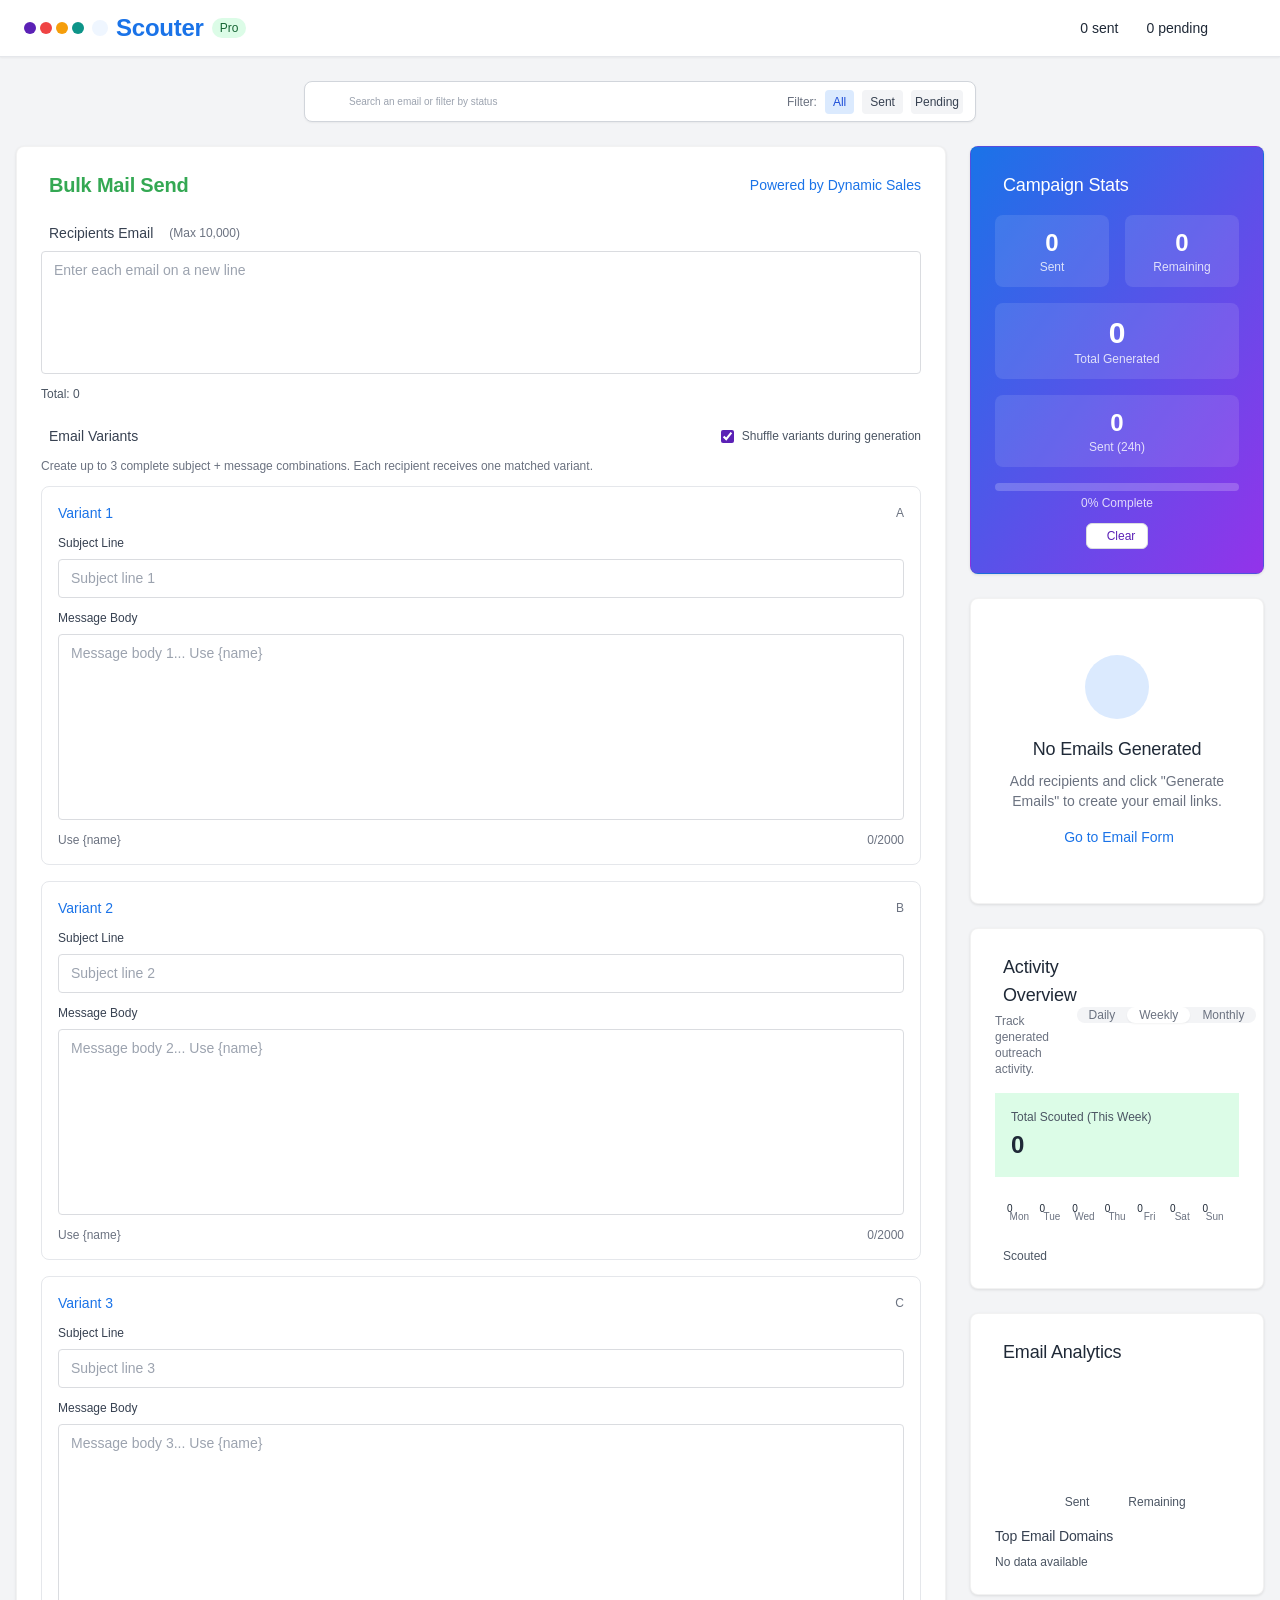
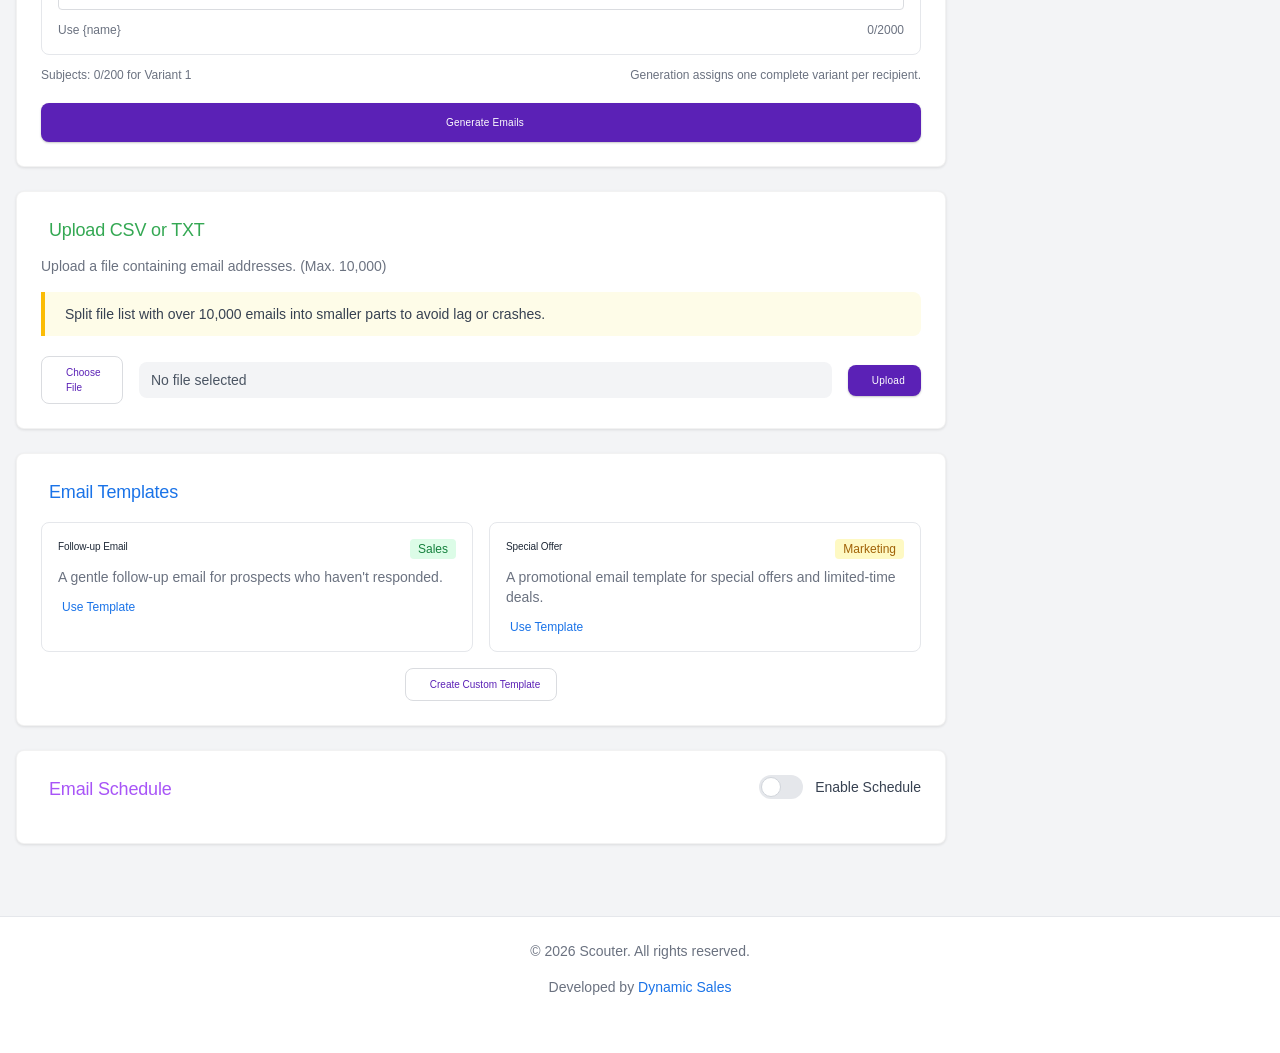
==== index.html @ 5fa35812 "Add files via upload" ====
<!DOCTYPE html>
<!-- saved from url=(0037)https://ecommark01.github.io/scouter/ -->
<html lang="en" class="dark"><!-- Mirrored from www.scoutier.com.ng/ by HTTrack Website Copier/3.x [XR&CO'2014], Tue, 22 Jul 2025 10:55:41 GMT --><!-- Added by HTTrack --><head><meta http-equiv="Content-Type" content="text/html; charset=UTF-8"><!-- /Added by HTTrack -->

    <!-- Meta Tags -->
    
    <meta name="viewport" content="width=device-width, initial-scale=1.0">
    <meta http-equiv="X-UA-Compatible" content="IE=edge">
  
    <!-- Google tag (gtag.js) -->
    <script async="" src="./Scoutier - Advanced Bulk Email Outreach Tool_files/js"></script>
    <script>
        window.dataLayer = window.dataLayer || [];
        function gtag(){dataLayer.push(arguments);}
        gtag('js', new Date());
        gtag('config', 'G-BGZ0365NTS');
    </script>
  
    <!-- Primary Meta Tags -->
    <title>Scoutier - Advanced Bulk Email Outreach Tool</title>
    <meta name="description" content="Scoutier is an easy-to-use email outreach tool that helps you send personalized emails in bulk. Efficient, fast, and user-friendly.">
    <meta name="keywords" content="Scoutier, email outreach, bulk emails, send emails, email tool, email management">
    <meta name="author" content="Scoutier Team">
    <meta name="robots" content="index, follow">
    
    <!-- Open Graph / Facebook Meta Tags -->
    <meta property="og:title" content="Scoutier - Bulk Email Outreach Tool">
    <meta property="og:description" content="Easily compose and send personalized emails in bulk with Scoutier. A tool built for fast and efficient email outreach.">
    <meta property="og:type" content="website">
    <meta property="og:url" content="https://www.scoutier.com.ng">
    <meta property="og:image" content="https://www.scoutier.com.ng/assets/images/scoutier-og-image.png">
    <meta property="og:site_name" content="Scoutier">
    
    <!-- Twitter Cards Meta Tags -->
    <meta name="twitter:card" content="summary_large_image">
    <meta name="twitter:title" content="Scoutier - Email Outreach Made Simple">
    <meta name="twitter:description" content="Manage and send emails to a list of recipients easily with Scoutier, your tool for bulk email outreach.">
    <meta name="twitter:image" content="https://www.scoutier.com.ng/assets/images/scoutier-twitter-image.png">
    <meta name="twitter:site" content="@scoutier">
    <meta name="twitter:creator" content="@scoutier">
    
    <!-- Canonical URL -->
    <link rel="canonical" href="https://ecommark01.github.io/scouter/index.html">

    <!-- Favicon -->
    <link rel="icon" href="https://ecommark01.github.io/res.cloudinary.com/dib5bkbsy/image/upload/v1732499785/icons8-mail-32_z9jaip.png" type="image/x-icon">

<!-- Remixicon -->
    <link href="./Scoutier - Advanced Bulk Email Outreach Tool_files/remixicon.css" rel="stylesheet">

  <!-- BR Cobane Font -->
    <link href="./Scoutier - Advanced Bulk Email Outreach Tool_files/br-cobane" rel="stylesheet">
   
    <!-- Tailwind CSS -->
    <script src="./Scoutier - Advanced Bulk Email Outreach Tool_files/saved_resource"></script>
    <script>
        tailwind.config = {
            darkMode: 'class',
            theme: {
                extend: {
                    colors: {
                        blue: {
                            500: '#1a73e8',
                            600: '#0d62d0'
                        },
                        green: {
                            500: '#34a853'
                        },
                        yellow: {
                            500: '#fbbc05'
                        },
                        red: {
                            500: '#ea4335'
                        }
                    },
                    fontFamily: {
                        ubuntu: ['Ubuntu', 'sans-serif'],
                        lato: ['Ubuntu', 'sans-serif']
                    }
                }
            }
        }
    </script>
    
    
                
    <!-- Structured Data (JSON-LD) -->
    <script type="application/ld+json">
    {
      "@context": "https://schema.org",
      "@type": "WebSite",
      "name": "Scoutier",
      "url": "https://www.scoutier.com.ng",
      "description": "Scoutier is a bulk email outreach tool designed to help users send personalized emails efficiently to multiple recipients.",
      "publisher": {
        "@type": "Organization",
        "name": "Scoutier",
        "logo": {
          "@type": "ImageObject",
          "url": "https://www.scoutier.com.ng/assets/images/scoutier-logo.png"
        }
      },
      "potentialAction": {
        "@type": "SearchAction",
        "target": "https://www.scoutier.com.ng/search?q={search_term_string}",
        "query-input": "required name=search_term_string"
      }
    }
    </script>
   <style>
    :root {
      --primary-500: #5b21b6;       /* Indigo-700 */
      --accent-500: #0d9488;        /* Teal-600 */
      --warning-500: #f59e0b;       /* Amber-500 */
      --error-500: #ef4444;         /* Red-500 */
      --gray-100: #f3f4f6;          /* Light gray */
      --gray-200: #e5e7eb;
      --gray-300: #d1d5db;
      --gray-700: #374151;
      --gray-800: #1f2937;
      --gray-900: #111827;
    }
    
    /* Base styling with optimized fonts */
    body {
      font-family: 'BR Cobane', sans-serif;
      font-size: 10px;
      line-height: 2;
      color: #202124;
      background-color: #f6f8fc;
    }

    h1, h2, h3, h4, h5, h6 {
      font-family: 'BR Cobane', sans-serif;
      letter-spacing: -0.01em;
      font-weight: 700;
    }
  
    .dark-custom-bg {
      background-color: #1a1c23;
    }

    .dark .bg-card {
      background-color: #1a1c23;
    }

    /* Optimized scrollbar */
    ::-webkit-scrollbar {
      width: 8px;
      height: 8px;
    }

    ::-webkit-scrollbar-track {
      background: #f1f1f1;
    }

    .dark ::-webkit-scrollbar-track {
      background: #252731;
    }

    ::-webkit-scrollbar-thumb {
      background: #c7d2fe;  /* Indigo-200 */
      border-radius: 4px;
    }

    ::-webkit-scrollbar-thumb:hover {
      background: #a5b4fc;  /* Indigo-400 */
    }
    
    /* Optimized email link styles */
    .email-link {
      padding: 4px 6px;
      border-radius: 4px;
      margin-bottom: 4px;
    }
      
    /* Optimized button styles */
    .gmail-btn {
      background-color: var(--primary-500); /* Indigo */
      color: white;
      border-radius: 4px;
      font-weight: 500;
      letter-spacing: 0.25px;
      text-transform: none;
      box-shadow: 0 1px 2px rgba(60, 64, 67, 0.3);
      transition: all 0.1s ease;
    }

    .gmail-btn:hover {
      background-color: #4c1d95; /* Darker indigo */
      box-shadow: 0 1px 3px rgba(60, 64, 67, 0.4);
    }
    
    .gmail-btn:disabled {
      background-color: #c7d2fe; /* Indigo-100 */
      cursor: not-allowed;
    }
    
    .gmail-btn-secondary {
      background-color: white;
      color: var(--primary-500); /* Indigo */
      border: 1px solid #dadce0;
      transition: all 0.1s ease;
    }
    
    .gmail-btn-secondary:hover {
      background-color: #f5f7fa;
      border-color: var(--primary-500); /* Indigo */
    }
    
    .dark .gmail-btn-secondary {
      background-color: #333;
      color: #a78bfa; /* Indigo-300 */
      border-color: #5f6368;
    }
    
    .dark .gmail-btn-secondary:hover {
      background-color: #444;
      border-color: #a78bfa;
    }
    
    /* Optimized focus effects */
    .focus-effect:focus {
      border-color: var(--primary-500) !important; /* Indigo */
      box-shadow: 0 0 0 2px rgba(91, 33, 182, 0.2);
    }

    /* Optimized theme switch */
    .slider {
      position: absolute;
      cursor: pointer;
      top: 0;
      left: 0;
      right: 0;
      bottom: 0;
      background-color: #ccc;
      transition: .1s;
      border-radius: 34px;
    }

    .slider:before {
      position: absolute;
      content: "";
      height: 22px;
      width: 22px;
      left: 4px;
      bottom: 4px;
      background-color: white;
      transition: .2s;
      border-radius: 50%;
    }

    input:checked + .slider {
      background-color: var(--accent-500); /* Teal */
    }

    input:checked + .slider:before {
      transform: translateX(30px);
    }

    #themeMenu {
      transition: opacity 0.1s ease-in-out, visibility 0.1s ease-in-out;
    }
   
    /* Optimized textarea scrollbars */
    textarea {
      scrollbar-width: thin;
      scrollbar-color: #dadce0 #f8f9fa;
    }

    .dark textarea {
      scrollbar-color: #5f6368 #202124;
    }
    
    /* Optimized card styling */
    .gmail-card {
      background-color: white;
      border-radius: 8px;
      border: 1px solid rgba(0, 0, 0, 0.05);
      box-shadow: 0 1px 3px rgba(0, 0, 0, 0.1);
      transition: box-shadow 0.1s ease;
    }
    
    .gmail-card:hover {
      box-shadow: 0 3px 6px rgba(0, 0, 0, 0.15);
    }
    
    .dark .gmail-card {
      background-color: #1f2430;
      border-color: rgba(255, 255, 255, 0.08);
    }

    /* Optimized input styling */
    .gmail-input {
      border-radius: 4px;
      border: 1px solid #dadce0;
      padding: 8px 12px;
      font-size: 14px;
      transition: all 0.1s ease;
    }
    
    .gmail-input:focus {
      border-color: var(--primary-500); /* Indigo */
      outline: none;
      box-shadow: 0 0 0 2px rgba(91, 33, 182, 0.2);
    }
    
    .dark .gmail-input {
      border-color: #5f6368;
      background-color: #252a38;
      color: #e8eaed;
    }
    
    .dark .gmail-input:focus {
      border-color: #a78bfa; /* Indigo-300 */
    }
    
    /* Color tags */
    .color-tag-blue {
      background-color: var(--primary-500); /* Indigo */
    }
    
    .color-tag-green {
      background-color: var(--accent-500); /* Teal */
    }
    
    .color-tag-yellow {
      background-color: var(--warning-500); /* Amber */
    }
    
    .color-tag-red {
      background-color: var(--error-500); /* Red */
    }
    
    /* Optimized template chips */
    .template-chip {
      display: inline-flex;
      align-items: center;
      padding: 4px 10px;
      background-color: #eef2ff; /* Indigo-50 */
      color: var(--primary-500); /* Indigo */
      border-radius: 16px;
      font-size: 12px;
      margin-right: 8px;
      margin-bottom: 8px;
      cursor: pointer;
      transition: all 0.1s ease;
      border: 1px solid transparent;
    }
    
    .template-chip:hover {
      background-color: #e0e7ff; /* Indigo-100 */
      border-color: var(--primary-500); /* Indigo */
    }
    
    .dark .template-chip {
      background-color: #312e81; /* Indigo-900 */
      color: #a5b4fc; /* Indigo-300 */
    }
    
    .dark .template-chip:hover {
      background-color: #3730a3; /* Indigo-800 */
      border-color: #818cf8; /* Indigo-400 */
    }
    
    /* Optimized floating button */
    .floating-btn {
      position: fixed;
      bottom: 20px;
      right: 20px;
      width: 50px;
      height: 50px;
      border-radius: 50%;
      background-color: var(--accent-500); /* Teal */
      color: white;
      display: flex;
      align-items: center;
      justify-content: center;
      box-shadow: 0 2px 10px rgba(0, 0, 0, 0.2);
      cursor: pointer;
      transition: all 0.2s ease;
      z-index: 100;
      opacity: 0;
      transform: scale(0);
    }
    
    .floating-btn.visible {
      opacity: 1;
      transform: scale(1);
    }
    
    .floating-btn:hover {
      background-color: #0f766e; /* Darker teal */
      box-shadow: 0 4px 12px rgba(0, 0, 0, 0.3);
      transform: scale(1.05);
    }
    
    /* Email validation indicators */
    .validation-indicator {
      display: inline-flex;
      align-items: center;
      padding: 2px 8px;
      border-radius: 12px;
      font-size: 12px;
      margin-right: 8px;
    }
    
    .validation-good {
      background-color: rgba(13, 148, 136, 0.1);
      color: var(--accent-500); /* Teal */
    }
    
    .validation-bad {
      background-color: rgba(239, 68, 68, 0.1);
      color: var(--error-500); /* Red */
    }
    
    .dark .validation-good {
      background-color: rgba(13, 148, 136, 0.25);
    }
    
    .dark .validation-bad {
      background-color: rgba(239, 68, 68, 0.25);
    }
    
    /* Performance optimized animations */
    @keyframes fadeIn {
      from { opacity: 0; }
      to { opacity: 1; }
    }
    
    .animate-fadeIn {
      animation: fadeIn 0.2s ease forwards;
    }
    
    /* Virtual scrolling optimization */
    .email-container {
      contain: layout style paint;
    }
    
    /* GPU acceleration for smooth scrolling */
    .smooth-scroll {
      transform: translateZ(0);
      will-change: transform;
    }

    #shuffleVariants { accent-color: var(--primary-500); }
    .activity-period { color: #6b7280; border: 0; cursor: pointer; }
    .activity-period:hover { color: #5b21b6; }
    .dark .activity-period { color: #d1d5db; }
</style>
<link rel="me" href="https://www.blogger.com/profile/03086539832299890802">
<meta name="google-adsense-platform-account" content="ca-host-pub-1556223355139109">
<meta name="google-adsense-platform-domain" content="blogspot.com">

<script type="text/javascript" language="javascript">
  // Supply ads personalization default for EEA readers
  // See https://www.blogger.com/go/adspersonalization
  adsbygoogle = window.adsbygoogle || [];
  if (typeof adsbygoogle.requestNonPersonalizedAds === 'undefined') {
    adsbygoogle.requestNonPersonalizedAds = 1;
  }
</script>

<style>*, ::before, ::after{--tw-border-spacing-x:0;--tw-border-spacing-y:0;--tw-translate-x:0;--tw-translate-y:0;--tw-rotate:0;--tw-skew-x:0;--tw-skew-y:0;--tw-scale-x:1;--tw-scale-y:1;--tw-pan-x: ;--tw-pan-y: ;--tw-pinch-zoom: ;--tw-scroll-snap-strictness:proximity;--tw-gradient-from-position: ;--tw-gradient-via-position: ;--tw-gradient-to-position: ;--tw-ordinal: ;--tw-slashed-zero: ;--tw-numeric-figure: ;--tw-numeric-spacing: ;--tw-numeric-fraction: ;--tw-ring-inset: ;--tw-ring-offset-width:0px;--tw-ring-offset-color:#fff;--tw-ring-color:rgb(26 115 232 / 0.5);--tw-ring-offset-shadow:0 0 #0000;--tw-ring-shadow:0 0 #0000;--tw-shadow:0 0 #0000;--tw-shadow-colored:0 0 #0000;--tw-blur: ;--tw-brightness: ;--tw-contrast: ;--tw-grayscale: ;--tw-hue-rotate: ;--tw-invert: ;--tw-saturate: ;--tw-sepia: ;--tw-drop-shadow: ;--tw-backdrop-blur: ;--tw-backdrop-brightness: ;--tw-backdrop-contrast: ;--tw-backdrop-grayscale: ;--tw-backdrop-hue-rotate: ;--tw-backdrop-invert: ;--tw-backdrop-opacity: ;--tw-backdrop-saturate: ;--tw-backdrop-sepia: ;--tw-contain-size: ;--tw-contain-layout: ;--tw-contain-paint: ;--tw-contain-style: }::backdrop{--tw-border-spacing-x:0;--tw-border-spacing-y:0;--tw-translate-x:0;--tw-translate-y:0;--tw-rotate:0;--tw-skew-x:0;--tw-skew-y:0;--tw-scale-x:1;--tw-scale-y:1;--tw-pan-x: ;--tw-pan-y: ;--tw-pinch-zoom: ;--tw-scroll-snap-strictness:proximity;--tw-gradient-from-position: ;--tw-gradient-via-position: ;--tw-gradient-to-position: ;--tw-ordinal: ;--tw-slashed-zero: ;--tw-numeric-figure: ;--tw-numeric-spacing: ;--tw-numeric-fraction: ;--tw-ring-inset: ;--tw-ring-offset-width:0px;--tw-ring-offset-color:#fff;--tw-ring-color:rgb(26 115 232 / 0.5);--tw-ring-offset-shadow:0 0 #0000;--tw-ring-shadow:0 0 #0000;--tw-shadow:0 0 #0000;--tw-shadow-colored:0 0 #0000;--tw-blur: ;--tw-brightness: ;--tw-contrast: ;--tw-grayscale: ;--tw-hue-rotate: ;--tw-invert: ;--tw-saturate: ;--tw-sepia: ;--tw-drop-shadow: ;--tw-backdrop-blur: ;--tw-backdrop-brightness: ;--tw-backdrop-contrast: ;--tw-backdrop-grayscale: ;--tw-backdrop-hue-rotate: ;--tw-backdrop-invert: ;--tw-backdrop-opacity: ;--tw-backdrop-saturate: ;--tw-backdrop-sepia: ;--tw-contain-size: ;--tw-contain-layout: ;--tw-contain-paint: ;--tw-contain-style: }/* ! tailwindcss v3.4.17 | MIT License | https://tailwindcss.com */*,::after,::before{box-sizing:border-box;border-width:0;border-style:solid;border-color:#e5e7eb}::after,::before{--tw-content:''}:host,html{line-height:1.5;-webkit-text-size-adjust:100%;-moz-tab-size:4;tab-size:4;font-family:ui-sans-serif, system-ui, sans-serif, "Apple Color Emoji", "Segoe UI Emoji", "Segoe UI Symbol", "Noto Color Emoji";font-feature-settings:normal;font-variation-settings:normal;-webkit-tap-highlight-color:transparent}body{margin:0;line-height:inherit}hr{height:0;color:inherit;border-top-width:1px}abbr:where([title]){-webkit-text-decoration:underline dotted;text-decoration:underline dotted}h1,h2,h3,h4,h5,h6{font-size:inherit;font-weight:inherit}a{color:inherit;text-decoration:inherit}b,strong{font-weight:bolder}code,kbd,pre,samp{font-family:ui-monospace, SFMono-Regular, Menlo, Monaco, Consolas, "Liberation Mono", "Courier New", monospace;font-feature-settings:normal;font-variation-settings:normal;font-size:1em}small{font-size:80%}sub,sup{font-size:75%;line-height:0;position:relative;vertical-align:baseline}sub{bottom:-.25em}sup{top:-.5em}table{text-indent:0;border-color:inherit;border-collapse:collapse}button,input,optgroup,select,textarea{font-family:inherit;font-feature-settings:inherit;font-variation-settings:inherit;font-size:100%;font-weight:inherit;line-height:inherit;letter-spacing:inherit;color:inherit;margin:0;padding:0}button,select{text-transform:none}button,input:where([type=button]),input:where([type=reset]),input:where([type=submit]){-webkit-appearance:button;background-color:transparent;background-image:none}:-moz-focusring{outline:auto}:-moz-ui-invalid{box-shadow:none}progress{vertical-align:baseline}::-webkit-inner-spin-button,::-webkit-outer-spin-button{height:auto}[type=search]{-webkit-appearance:textfield;outline-offset:-2px}::-webkit-search-decoration{-webkit-appearance:none}::-webkit-file-upload-button{-webkit-appearance:button;font:inherit}summary{display:list-item}blockquote,dd,dl,figure,h1,h2,h3,h4,h5,h6,hr,p,pre{margin:0}fieldset{margin:0;padding:0}legend{padding:0}menu,ol,ul{list-style:none;margin:0;padding:0}dialog{padding:0}textarea{resize:vertical}input::placeholder,textarea::placeholder{opacity:1;color:#9ca3af}[role=button],button{cursor:pointer}:disabled{cursor:default}audio,canvas,embed,iframe,img,object,svg,video{display:block;vertical-align:middle}img,video{max-width:100%;height:auto}[hidden]:where(:not([hidden=until-found])){display:none}.container{width:100%}@media (min-width: 640px){.container{max-width:640px}}@media (min-width: 768px){.container{max-width:768px}}@media (min-width: 1024px){.container{max-width:1024px}}@media (min-width: 1280px){.container{max-width:1280px}}@media (min-width: 1536px){.container{max-width:1536px}}.sr-only{position:absolute;width:1px;height:1px;padding:0;margin:-1px;overflow:hidden;clip:rect(0, 0, 0, 0);white-space:nowrap;border-width:0}.invisible{visibility:hidden}.fixed{position:fixed}.absolute{position:absolute}.relative{position:relative}.sticky{position:sticky}.inset-0{inset:0px}.top-0{top:0px}.right-0{right:0px}.top-11{top:2.75rem}.z-50{z-index:50}.z-10{z-index:10}.mx-auto{margin-left:auto;margin-right:auto}.mb-6{margin-bottom:1.5rem}.mr-4{margin-right:1rem}.mt-2{margin-top:0.5rem}.mb-1{margin-bottom:0.25rem}.mb-2{margin-bottom:0.5rem}.mb-3{margin-bottom:0.75rem}.mb-4{margin-bottom:1rem}.mb-5{margin-bottom:1.25rem}.ml-2{margin-left:0.5rem}.mr-1{margin-right:0.25rem}.mr-2{margin-right:0.5rem}.mt-1{margin-top:0.25rem}.ml-3{margin-left:0.75rem}.mt-0\.5{margin-top:0.125rem}.mt-4{margin-top:1rem}.mt-12{margin-top:3rem}.mt-3{margin-top:0.75rem}.line-clamp-2{overflow:hidden;display:-webkit-box;-webkit-box-orient:vertical;-webkit-line-clamp:2}.block{display:block}.flex{display:flex}.inline-flex{display:inline-flex}.grid{display:grid}.hidden{display:none}.h-3{height:0.75rem}.h-6{height:1.5rem}.h-16{height:4rem}.h-2{height:0.5rem}.h-32{height:8rem}.h-full{height:100%}.min-h-screen{min-height:100vh}.w-3{width:0.75rem}.w-48{width:12rem}.w-full{width:100%}.w-11{width:2.75rem}.w-16{width:4rem}.max-w-2xl{max-width:42rem}.max-w-md{max-width:28rem}.flex-1{flex:1 1 0%}.flex-grow{flex-grow:1}.cursor-pointer{cursor:pointer}.resize-none{resize:none}.list-inside{list-style-position:inside}.list-disc{list-style-type:disc}.grid-cols-1{grid-template-columns:repeat(1, minmax(0, 1fr))}.grid-cols-2{grid-template-columns:repeat(2, minmax(0, 1fr))}.flex-col{flex-direction:column}.flex-wrap{flex-wrap:wrap}.items-start{align-items:flex-start}.items-end{align-items:flex-end}.items-center{align-items:center}.justify-end{justify-content:flex-end}.justify-center{justify-content:center}.justify-between{justify-content:space-between}.gap-4{gap:1rem}.gap-2{gap:0.5rem}.gap-6{gap:1.5rem}.space-x-1 > :not([hidden]) ~ :not([hidden]){--tw-space-x-reverse:0;margin-right:calc(0.25rem * var(--tw-space-x-reverse));margin-left:calc(0.25rem * calc(1 - var(--tw-space-x-reverse)))}.space-x-2 > :not([hidden]) ~ :not([hidden]){--tw-space-x-reverse:0;margin-right:calc(0.5rem * var(--tw-space-x-reverse));margin-left:calc(0.5rem * calc(1 - var(--tw-space-x-reverse)))}.space-x-4 > :not([hidden]) ~ :not([hidden]){--tw-space-x-reverse:0;margin-right:calc(1rem * var(--tw-space-x-reverse));margin-left:calc(1rem * calc(1 - var(--tw-space-x-reverse)))}.space-x-6 > :not([hidden]) ~ :not([hidden]){--tw-space-x-reverse:0;margin-right:calc(1.5rem * var(--tw-space-x-reverse));margin-left:calc(1.5rem * calc(1 - var(--tw-space-x-reverse)))}.space-y-5 > :not([hidden]) ~ :not([hidden]){--tw-space-y-reverse:0;margin-top:calc(1.25rem * calc(1 - var(--tw-space-y-reverse)));margin-bottom:calc(1.25rem * var(--tw-space-y-reverse))}.space-y-6 > :not([hidden]) ~ :not([hidden]){--tw-space-y-reverse:0;margin-top:calc(1.5rem * calc(1 - var(--tw-space-y-reverse)));margin-bottom:calc(1.5rem * var(--tw-space-y-reverse))}.space-x-3 > :not([hidden]) ~ :not([hidden]){--tw-space-x-reverse:0;margin-right:calc(0.75rem * var(--tw-space-x-reverse));margin-left:calc(0.75rem * calc(1 - var(--tw-space-x-reverse)))}.space-y-1 > :not([hidden]) ~ :not([hidden]){--tw-space-y-reverse:0;margin-top:calc(0.25rem * calc(1 - var(--tw-space-y-reverse)));margin-bottom:calc(0.25rem * var(--tw-space-y-reverse))}.space-y-2 > :not([hidden]) ~ :not([hidden]){--tw-space-y-reverse:0;margin-top:calc(0.5rem * calc(1 - var(--tw-space-y-reverse)));margin-bottom:calc(0.5rem * var(--tw-space-y-reverse))}.space-y-4 > :not([hidden]) ~ :not([hidden]){--tw-space-y-reverse:0;margin-top:calc(1rem * calc(1 - var(--tw-space-y-reverse)));margin-bottom:calc(1rem * var(--tw-space-y-reverse))}.overflow-hidden{overflow:hidden}.truncate{overflow:hidden;text-overflow:ellipsis;white-space:nowrap}.rounded-full{border-radius:9999px}.rounded-lg{border-radius:0.5rem}.rounded{border-radius:0.25rem}.rounded-md{border-radius:0.375rem}.rounded-b-lg{border-bottom-right-radius:0.5rem;border-bottom-left-radius:0.5rem}.rounded-t-lg{border-top-left-radius:0.5rem;border-top-right-radius:0.5rem}.rounded-r-lg{border-top-right-radius:0.5rem;border-bottom-right-radius:0.5rem}.border{border-width:1px}.border-b{border-bottom-width:1px}.border-l-4{border-left-width:4px}.border-t{border-top-width:1px}.border-gray-200{--tw-border-opacity:1;border-color:rgb(229 231 235 / var(--tw-border-opacity, 1))}.border-gray-300{--tw-border-opacity:1;border-color:rgb(209 213 219 / var(--tw-border-opacity, 1))}.border-yellow-500{--tw-border-opacity:1;border-color:rgb(251 188 5 / var(--tw-border-opacity, 1))}.border-blue-200{--tw-border-opacity:1;border-color:rgb(191 219 254 / var(--tw-border-opacity, 1))}.bg-blue-50{--tw-bg-opacity:1;background-color:rgb(239 246 255 / var(--tw-bg-opacity, 1))}.bg-gray-100{--tw-bg-opacity:1;background-color:rgb(243 244 246 / var(--tw-bg-opacity, 1))}.bg-green-100{--tw-bg-opacity:1;background-color:rgb(220 252 231 / var(--tw-bg-opacity, 1))}.bg-white{--tw-bg-opacity:1;background-color:rgb(255 255 255 / var(--tw-bg-opacity, 1))}.bg-transparent{background-color:transparent}.bg-blue-100{--tw-bg-opacity:1;background-color:rgb(219 234 254 / var(--tw-bg-opacity, 1))}.bg-yellow-50{--tw-bg-opacity:1;background-color:rgb(254 252 232 / var(--tw-bg-opacity, 1))}.bg-gray-200{--tw-bg-opacity:1;background-color:rgb(229 231 235 / var(--tw-bg-opacity, 1))}.bg-yellow-100{--tw-bg-opacity:1;background-color:rgb(254 249 195 / var(--tw-bg-opacity, 1))}.bg-black{--tw-bg-opacity:1;background-color:rgb(0 0 0 / var(--tw-bg-opacity, 1))}.bg-blue-500{--tw-bg-opacity:1;background-color:rgb(26 115 232 / var(--tw-bg-opacity, 1))}.bg-green-500{--tw-bg-opacity:1;background-color:rgb(52 168 83 / var(--tw-bg-opacity, 1))}.bg-white\/10{background-color:rgb(255 255 255 / 0.1)}.bg-white\/20{background-color:rgb(255 255 255 / 0.2)}.bg-opacity-50{--tw-bg-opacity:0.5}.bg-gradient-to-br{background-image:linear-gradient(to bottom right, var(--tw-gradient-stops))}.from-blue-500{--tw-gradient-from:#1a73e8 var(--tw-gradient-from-position);--tw-gradient-to:rgb(26 115 232 / 0) var(--tw-gradient-to-position);--tw-gradient-stops:var(--tw-gradient-from), var(--tw-gradient-to)}.to-purple-600{--tw-gradient-to:#9333ea var(--tw-gradient-to-position)}.p-2{padding:0.5rem}.p-3{padding:0.75rem}.p-6{padding:1.5rem}.p-4{padding:1rem}.p-1\.5{padding:0.375rem}.px-2{padding-left:0.5rem;padding-right:0.5rem}.px-4{padding-left:1rem;padding-right:1rem}.py-0\.5{padding-top:0.125rem;padding-bottom:0.125rem}.py-3{padding-top:0.75rem;padding-bottom:0.75rem}.px-3{padding-left:0.75rem;padding-right:0.75rem}.py-6{padding-top:1.5rem;padding-bottom:1.5rem}.px-1{padding-left:0.25rem;padding-right:0.25rem}.px-6{padding-left:1.5rem;padding-right:1.5rem}.py-1{padding-top:0.25rem;padding-bottom:0.25rem}.py-2{padding-top:0.5rem;padding-bottom:0.5rem}.py-8{padding-top:2rem;padding-bottom:2rem}.text-left{text-align:left}.text-center{text-align:center}.text-2xl{font-size:1.5rem;line-height:2rem}.text-lg{font-size:1.125rem;line-height:1.75rem}.text-xs{font-size:0.75rem;line-height:1rem}.text-sm{font-size:0.875rem;line-height:1.25rem}.text-xl{font-size:1.25rem;line-height:1.75rem}.text-3xl{font-size:1.875rem;line-height:2.25rem}.font-bold{font-weight:700}.font-medium{font-weight:500}.text-black{--tw-text-opacity:1;color:rgb(0 0 0 / var(--tw-text-opacity, 1))}.text-blue-500{--tw-text-opacity:1;color:rgb(26 115 232 / var(--tw-text-opacity, 1))}.text-blue-600{--tw-text-opacity:1;color:rgb(13 98 208 / var(--tw-text-opacity, 1))}.text-gray-800{--tw-text-opacity:1;color:rgb(31 41 55 / var(--tw-text-opacity, 1))}.text-green-800{--tw-text-opacity:1;color:rgb(22 101 52 / var(--tw-text-opacity, 1))}.text-gray-400{--tw-text-opacity:1;color:rgb(156 163 175 / var(--tw-text-opacity, 1))}.text-gray-700{--tw-text-opacity:1;color:rgb(55 65 81 / var(--tw-text-opacity, 1))}.text-green-500{--tw-text-opacity:1;color:rgb(52 168 83 / var(--tw-text-opacity, 1))}.text-yellow-500{--tw-text-opacity:1;color:rgb(251 188 5 / var(--tw-text-opacity, 1))}.text-blue-700{--tw-text-opacity:1;color:rgb(29 78 216 / var(--tw-text-opacity, 1))}.text-gray-500{--tw-text-opacity:1;color:rgb(107 114 128 / var(--tw-text-opacity, 1))}.text-gray-600{--tw-text-opacity:1;color:rgb(75 85 99 / var(--tw-text-opacity, 1))}.text-red-500{--tw-text-opacity:1;color:rgb(234 67 53 / var(--tw-text-opacity, 1))}.text-green-700{--tw-text-opacity:1;color:rgb(21 128 61 / var(--tw-text-opacity, 1))}.text-purple-500{--tw-text-opacity:1;color:rgb(168 85 247 / var(--tw-text-opacity, 1))}.text-yellow-700{--tw-text-opacity:1;color:rgb(161 98 7 / var(--tw-text-opacity, 1))}.text-red-600{--tw-text-opacity:1;color:rgb(220 38 38 / var(--tw-text-opacity, 1))}.text-white{--tw-text-opacity:1;color:rgb(255 255 255 / var(--tw-text-opacity, 1))}.opacity-0{opacity:0}.opacity-80{opacity:0.8}.shadow-sm{--tw-shadow:0 1px 2px 0 rgb(0 0 0 / 0.05);--tw-shadow-colored:0 1px 2px 0 var(--tw-shadow-color);box-shadow:var(--tw-ring-offset-shadow, 0 0 #0000), var(--tw-ring-shadow, 0 0 #0000), var(--tw-shadow)}.shadow-lg{--tw-shadow:0 10px 15px -3px rgb(0 0 0 / 0.1), 0 4px 6px -4px rgb(0 0 0 / 0.1);--tw-shadow-colored:0 10px 15px -3px var(--tw-shadow-color), 0 4px 6px -4px var(--tw-shadow-color);box-shadow:var(--tw-ring-offset-shadow, 0 0 #0000), var(--tw-ring-shadow, 0 0 #0000), var(--tw-shadow)}.shadow-xl{--tw-shadow:0 20px 25px -5px rgb(0 0 0 / 0.1), 0 8px 10px -6px rgb(0 0 0 / 0.1);--tw-shadow-colored:0 20px 25px -5px var(--tw-shadow-color), 0 8px 10px -6px var(--tw-shadow-color);box-shadow:var(--tw-ring-offset-shadow, 0 0 #0000), var(--tw-ring-shadow, 0 0 #0000), var(--tw-shadow)}.transition-all{transition-property:all;transition-timing-function:cubic-bezier(0.4, 0, 0.2, 1);transition-duration:150ms}.transition-colors{transition-property:color, background-color, border-color, fill, stroke, -webkit-text-decoration-color;transition-property:color, background-color, border-color, text-decoration-color, fill, stroke;transition-property:color, background-color, border-color, text-decoration-color, fill, stroke, -webkit-text-decoration-color;transition-timing-function:cubic-bezier(0.4, 0, 0.2, 1);transition-duration:150ms}.duration-300{transition-duration:300ms}.after\:absolute::after{content:var(--tw-content);position:absolute}.after\:left-\[2px\]::after{content:var(--tw-content);left:2px}.after\:top-\[2px\]::after{content:var(--tw-content);top:2px}.after\:h-5::after{content:var(--tw-content);height:1.25rem}.after\:w-5::after{content:var(--tw-content);width:1.25rem}.after\:rounded-full::after{content:var(--tw-content);border-radius:9999px}.after\:border::after{content:var(--tw-content);border-width:1px}.after\:border-gray-300::after{content:var(--tw-content);--tw-border-opacity:1;border-color:rgb(209 213 219 / var(--tw-border-opacity, 1))}.after\:bg-white::after{content:var(--tw-content);--tw-bg-opacity:1;background-color:rgb(255 255 255 / var(--tw-bg-opacity, 1))}.after\:transition-all::after{content:var(--tw-content);transition-property:all;transition-timing-function:cubic-bezier(0.4, 0, 0.2, 1);transition-duration:150ms}.after\:content-\[\'\'\]::after{--tw-content:'';content:var(--tw-content)}.focus-within\:ring-2:focus-within{--tw-ring-offset-shadow:var(--tw-ring-inset) 0 0 0 var(--tw-ring-offset-width) var(--tw-ring-offset-color);--tw-ring-shadow:var(--tw-ring-inset) 0 0 0 calc(2px + var(--tw-ring-offset-width)) var(--tw-ring-color);box-shadow:var(--tw-ring-offset-shadow), var(--tw-ring-shadow), var(--tw-shadow, 0 0 #0000)}.focus-within\:ring-blue-500:focus-within{--tw-ring-opacity:1;--tw-ring-color:rgb(26 115 232 / var(--tw-ring-opacity, 1))}.hover\:border-blue-300:hover{--tw-border-opacity:1;border-color:rgb(147 197 253 / var(--tw-border-opacity, 1))}.hover\:bg-gray-100:hover{--tw-bg-opacity:1;background-color:rgb(243 244 246 / var(--tw-bg-opacity, 1))}.hover\:text-blue-500:hover{--tw-text-opacity:1;color:rgb(26 115 232 / var(--tw-text-opacity, 1))}.hover\:text-blue-600:hover{--tw-text-opacity:1;color:rgb(13 98 208 / var(--tw-text-opacity, 1))}.hover\:text-blue-700:hover{--tw-text-opacity:1;color:rgb(29 78 216 / var(--tw-text-opacity, 1))}.hover\:text-gray-700:hover{--tw-text-opacity:1;color:rgb(55 65 81 / var(--tw-text-opacity, 1))}.focus\:outline-none:focus{outline:2px solid transparent;outline-offset:2px}.focus\:ring-2:focus{--tw-ring-offset-shadow:var(--tw-ring-inset) 0 0 0 var(--tw-ring-offset-width) var(--tw-ring-offset-color);--tw-ring-shadow:var(--tw-ring-inset) 0 0 0 calc(2px + var(--tw-ring-offset-width)) var(--tw-ring-color);box-shadow:var(--tw-ring-offset-shadow), var(--tw-ring-shadow), var(--tw-shadow, 0 0 #0000)}.focus\:ring-blue-500:focus{--tw-ring-opacity:1;--tw-ring-color:rgb(26 115 232 / var(--tw-ring-opacity, 1))}.focus\:ring-offset-2:focus{--tw-ring-offset-width:2px}.peer:checked ~ .peer-checked\:bg-blue-600{--tw-bg-opacity:1;background-color:rgb(13 98 208 / var(--tw-bg-opacity, 1))}.peer:checked ~ .peer-checked\:after\:translate-x-full::after{content:var(--tw-content);--tw-translate-x:100%;transform:translate(var(--tw-translate-x), var(--tw-translate-y)) rotate(var(--tw-rotate)) skewX(var(--tw-skew-x)) skewY(var(--tw-skew-y)) scaleX(var(--tw-scale-x)) scaleY(var(--tw-scale-y))}.peer:checked ~ .peer-checked\:after\:border-white::after{content:var(--tw-content);--tw-border-opacity:1;border-color:rgb(255 255 255 / var(--tw-border-opacity, 1))}.peer:focus ~ .peer-focus\:outline-none{outline:2px solid transparent;outline-offset:2px}.peer:focus ~ .peer-focus\:ring-4{--tw-ring-offset-shadow:var(--tw-ring-inset) 0 0 0 var(--tw-ring-offset-width) var(--tw-ring-offset-color);--tw-ring-shadow:var(--tw-ring-inset) 0 0 0 calc(4px + var(--tw-ring-offset-width)) var(--tw-ring-color);box-shadow:var(--tw-ring-offset-shadow), var(--tw-ring-shadow), var(--tw-shadow, 0 0 #0000)}.peer:focus ~ .peer-focus\:ring-blue-300{--tw-ring-opacity:1;--tw-ring-color:rgb(147 197 253 / var(--tw-ring-opacity, 1))}.dark\:border-gray-700:is(.dark *){--tw-border-opacity:1;border-color:rgb(55 65 81 / var(--tw-border-opacity, 1))}.dark\:border-gray-600:is(.dark *){--tw-border-opacity:1;border-color:rgb(75 85 99 / var(--tw-border-opacity, 1))}.dark\:border-blue-800:is(.dark *){--tw-border-opacity:1;border-color:rgb(30 64 175 / var(--tw-border-opacity, 1))}.dark\:border-gray-800:is(.dark *){--tw-border-opacity:1;border-color:rgb(31 41 55 / var(--tw-border-opacity, 1))}.dark\:bg-blue-900\/30:is(.dark *){background-color:rgb(30 58 138 / 0.3)}.dark\:bg-gray-800:is(.dark *){--tw-bg-opacity:1;background-color:rgb(31 41 55 / var(--tw-bg-opacity, 1))}.dark\:bg-gray-900:is(.dark *){--tw-bg-opacity:1;background-color:rgb(17 24 39 / var(--tw-bg-opacity, 1))}.dark\:bg-green-900:is(.dark *){--tw-bg-opacity:1;background-color:rgb(20 83 45 / var(--tw-bg-opacity, 1))}.dark\:bg-gray-700:is(.dark *){--tw-bg-opacity:1;background-color:rgb(55 65 81 / var(--tw-bg-opacity, 1))}.dark\:bg-yellow-900\/20:is(.dark *){background-color:rgb(113 63 18 / 0.2)}.dark\:bg-yellow-900:is(.dark *){--tw-bg-opacity:1;background-color:rgb(113 63 18 / var(--tw-bg-opacity, 1))}.dark\:bg-blue-900\/20:is(.dark *){background-color:rgb(30 58 138 / 0.2)}.dark\:text-blue-400:is(.dark *){--tw-text-opacity:1;color:rgb(96 165 250 / var(--tw-text-opacity, 1))}.dark\:text-gray-200:is(.dark *){--tw-text-opacity:1;color:rgb(229 231 235 / var(--tw-text-opacity, 1))}.dark\:text-gray-400:is(.dark *){--tw-text-opacity:1;color:rgb(156 163 175 / var(--tw-text-opacity, 1))}.dark\:text-green-300:is(.dark *){--tw-text-opacity:1;color:rgb(134 239 172 / var(--tw-text-opacity, 1))}.dark\:text-gray-300:is(.dark *){--tw-text-opacity:1;color:rgb(209 213 219 / var(--tw-text-opacity, 1))}.dark\:text-gray-500:is(.dark *){--tw-text-opacity:1;color:rgb(107 114 128 / var(--tw-text-opacity, 1))}.dark\:text-blue-300:is(.dark *){--tw-text-opacity:1;color:rgb(147 197 253 / var(--tw-text-opacity, 1))}.dark\:text-gray-100:is(.dark *){--tw-text-opacity:1;color:rgb(243 244 246 / var(--tw-text-opacity, 1))}.dark\:text-red-400:is(.dark *){--tw-text-opacity:1;color:rgb(248 113 113 / var(--tw-text-opacity, 1))}.dark\:text-yellow-300:is(.dark *){--tw-text-opacity:1;color:rgb(253 224 71 / var(--tw-text-opacity, 1))}.dark\:hover\:border-blue-700:hover:is(.dark *){--tw-border-opacity:1;border-color:rgb(29 78 216 / var(--tw-border-opacity, 1))}.dark\:hover\:bg-gray-700:hover:is(.dark *){--tw-bg-opacity:1;background-color:rgb(55 65 81 / var(--tw-bg-opacity, 1))}.dark\:hover\:text-blue-400:hover:is(.dark *){--tw-text-opacity:1;color:rgb(96 165 250 / var(--tw-text-opacity, 1))}.dark\:hover\:text-blue-300:hover:is(.dark *){--tw-text-opacity:1;color:rgb(147 197 253 / var(--tw-text-opacity, 1))}.dark\:hover\:text-gray-300:hover:is(.dark *){--tw-text-opacity:1;color:rgb(209 213 219 / var(--tw-text-opacity, 1))}.peer:focus ~ .dark\:peer-focus\:ring-blue-800:is(.dark *){--tw-ring-opacity:1;--tw-ring-color:rgb(30 64 175 / var(--tw-ring-opacity, 1))}@media (min-width: 640px){.sm\:w-auto{width:auto}.sm\:flex-row{flex-direction:row}}@media (min-width: 768px){.md\:inline-block{display:inline-block}.md\:inline{display:inline}.md\:flex{display:flex}.md\:grid-cols-2{grid-template-columns:repeat(2, minmax(0, 1fr))}.md\:px-6{padding-left:1.5rem;padding-right:1.5rem}}@media (min-width: 1024px){.lg\:col-span-3{grid-column:span 3 / span 3}.lg\:col-span-1{grid-column:span 1 / span 1}.lg\:grid-cols-4{grid-template-columns:repeat(4, minmax(0, 1fr))}}</style></head>

<body class="bg-gray-100 dark:bg-gray-900 text-gray-800 dark:text-gray-200 min-h-screen flex flex-col dark-custom-bg text-white">

  <!-- Header Section -->
  <header class="bg-white dark:bg-gray-800 py-3 shadow-sm border-b border-gray-200 dark:border-gray-700 sticky top-0 z-50">
    <div class="container mx-auto flex justify-between items-center px-4 md:px-6">

      <!-- Branding Section -->
      <div class="flex items-center space-x-4">
        <div class="flex items-center space-x-2">
          <div class="flex space-x-1">
            <div class="w-3 h-3 rounded-full color-tag-blue"></div>
            <div class="w-3 h-3 rounded-full color-tag-red"></div>
            <div class="w-3 h-3 rounded-full color-tag-yellow"></div>
            <div class="w-3 h-3 rounded-full color-tag-green"></div>
          </div>
          <!-- Mail Icon -->
          <span class="bg-blue-50 dark:bg-blue-900/30 rounded-full p-2">
            <i class="ri-mail-line text-blue-600 dark:text-blue-400 text-lg"></i>
          </span>
          <h1 class="text-2xl font-bold text-blue-500 dark:text-blue-400">
            Scouter
          </h1>
          <span class="md:inline-block text-xs bg-green-100 text-green-800 dark:bg-green-900 dark:text-green-300 px-2 py-0.5 rounded-full">Pro</span>
        </div>
      </div>
 
      <!-- Social Links -->
      <div class="flex justify-center items-center gap-4">
        <a href="https://www.x.com/justeldev" class="text-black dark:text-gray-400 hover:text-blue-500 transition-all p-2 hover:bg-gray-100 dark:hover:bg-gray-700 rounded-full">
          <i class="ri-twitter-x-fill text-xl"></i>
        </a>
      </div>
      
      <!-- Stats & Theme Toggle -->
      <div class="flex items-center space-x-4">
        <!-- Quick Stats (Hidden on mobile) -->
        <div class="hidden md:flex items-center space-x-6 mr-4">
          <div class="flex items-center space-x-1">
            <i class="ri-check-double-line text-green-500"></i>
            <span class="text-sm"><span id="headerSentCount" class="font-medium">0</span> sent</span>
          </div>
          <div class="flex items-center space-x-1">
            <i class="ri-time-line text-blue-500"></i>
            <span class="text-sm"><span id="headerRemainingCount" class="font-medium">0</span> pending</span>
          </div>
        </div>

        <!-- Theme Toggle and Dropdown -->
        <div class="relative">
          <!-- Dark Mode Toggle -->
          <button id="darkModeToggle" class="text-blue-500 dark:text-gray-300 hover:text-blue-600 dark:hover:text-blue-400 transition-all p-2 rounded-full hover:bg-gray-100 dark:hover:bg-gray-700">
            <i class="ri-moon-line ri-lg" id="darkIcon"></i>
            <i class="ri-sun-line ri-lg hidden" id="lightIcon"></i>
          </button>

          <!-- Dropdown Menu -->
          <ul id="themeMenu" class="absolute right-0 top-11 mt-2 w-48 bg-white dark:bg-gray-800 text-gray-700 dark:text-gray-300 shadow-lg rounded-lg opacity-0 invisible transition-all duration-300 z-50 border border-gray-200 dark:border-gray-700">
            <li data-theme="system" class="p-3 hover:bg-gray-100 dark:hover:bg-gray-700 cursor-pointer rounded-t-lg flex items-center gap-2">
              <i class="ri-device-line text-green-500"></i> System
            </li>
            <li data-theme="light" class="p-3 hover:bg-gray-100 dark:hover:bg-gray-700 cursor-pointer flex items-center gap-2">
              <i class="ri-sun-line text-yellow-500"></i> Light
            </li>
            <li data-theme="dark" class="p-3 hover:bg-gray-100 dark:hover:bg-gray-700 cursor-pointer rounded-b-lg flex items-center gap-2">
              <i class="ri-moon-line text-blue-500"></i> Dark
            </li>
          </ul>
        </div>
      </div>
    </div>
  </header>

  <!-- Main Container -->
  <div class="container mx-auto px-4 flex-grow py-6">
    <!-- Search Bar Section -->
    <div id="searchSection" class="mb-6 flex justify-center">
      <div class="relative w-full max-w-2xl">
        <!-- Search Input -->
        <div class="flex items-center border border-gray-300 dark:border-gray-600 rounded-lg overflow-hidden shadow-sm focus-within:ring-2 focus-within:ring-blue-500 transition-all bg-white dark:bg-gray-800">
          <i class="ri-search-line px-4 text-gray-400 dark:text-gray-500 text-xl"></i>
          <input type="text" id="emailSearch" placeholder="Search an email or filter by status" class="flex-1 px-3 py-3 bg-transparent focus:outline-none text-gray-700 dark:text-gray-300 focus-effect">
          <div class="px-3 flex items-center space-x-2">
            <span class="text-xs text-gray-500 dark:text-gray-400 hidden md:inline">Filter:</span>
            <button id="filterAll" class="text-xs px-2 py-1 rounded bg-blue-100 text-blue-700 dark:bg-blue-900/30 dark:text-blue-300">All</button>
            <button id="filterSent" class="text-xs px-2 py-1 rounded bg-gray-100 text-gray-700 dark:bg-gray-700 dark:text-gray-300">Sent</button>
            <button id="filterPending" class="text-xs px-1 py-1 rounded bg-gray-100 text-gray-700 dark:bg-gray-700 dark:text-gray-300">Pending</button>
          </div>
        </div>

        <!-- Search Alert -->
        <small id="searchAlert" class="hidden block mt-2 text-sm text-red-500 dark:text-red-400 text-center">
          <i class="ri-alert-line"></i> Email not found!
        </small>
      </div>
    </div>

    <!-- Main Content Grid -->
    <div class="grid grid-cols-1 lg:grid-cols-4 gap-6">
      
      <!-- Left Column (3/4) -->
      <div class="lg:col-span-3 space-y-6">
        <!-- Main Tool Form -->
        <div class="gmail-card p-6">
          <!-- Bulk Outreach Section -->
          <div class="flex items-center justify-between mb-6">
            <h2 class="text-xl font-bold flex items-center gap-2 text-green-500 dark:text-gray-100">
              <i class="ri-send-plane-fill text-red-500"></i>
              Bulk Mail Send
            </h2>
            <span class="text-sm text-blue-500 dark:text-blue-400 font-medium">Powered by Dynamic Sales </span>
          </div>

          <!-- Form for composing bulk emails -->
          <form id="emailForm" class="space-y-5">
            <!-- Recipients Section -->
            <div>
              <label for="recipients" class="block text-sm font-medium flex items-center gap-2 text-gray-700 dark:text-gray-300 mb-2">
                <i class="ri-mail-line text-blue-500"></i>
                Recipients Email <small class="ml-2 text-xs text-gray-500 dark:text-gray-400">(Max 10,000)</small>
              </label>
              <textarea id="recipients" class="w-full gmail-input resize-none focus-effect" rows="5" placeholder="Enter each email on a new line" required=""></textarea>
              
              <!-- Email Validation Stats -->
              <div class="flex flex-wrap items-center mt-2 text-xs text-gray-600 dark:text-gray-400">
                <div id="validEmailsIndicator" class="validation-indicator validation-good mr-2 mb-1 hidden">
                  <i class="ri-checkbox-circle-line mr-1"></i>
                  <span>Valid: <span id="validEmails" class="font-medium">0</span></span>
                </div>
                <div id="invalidEmailsIndicator" class="validation-indicator validation-bad mr-2 mb-1 hidden">
                  <i class="ri-error-warning-line mr-1"></i>
                  <span>Invalid: <span id="invalidEmails" class="font-medium">0</span></span>
                </div>
                <div class="mr-2 mb-1">
                  <span>Total: <span id="totalEmails" class="font-medium">0</span></span>
                </div>
              </div>
            </div>

            <!-- Three Subject + Message Variants -->
            <div>
              <div class="flex items-center justify-between mb-3">
                <label class="block text-sm font-medium flex items-center gap-2 text-gray-700 dark:text-gray-300">
                  <i class="ri-stack-line text-yellow-500"></i>
                  Email Variants
                </label>
                <label class="inline-flex items-center gap-2 text-xs text-gray-600 dark:text-gray-400 cursor-pointer">
                  <input type="checkbox" id="shuffleVariants" checked>
                  <span>Shuffle variants during generation</span>
                </label>
              </div>
              <p class="text-xs text-gray-500 dark:text-gray-400 mb-3">Create up to 3 complete subject + message combinations. Each recipient receives one matched variant.</p>

              <div class="grid grid-cols-1 md:grid-cols-3 gap-4">
                <div class="border border-gray-200 dark:border-gray-700 rounded-lg p-4 bg-gray-50/50 dark:bg-gray-800/40">
                  <div class="flex justify-between items-center mb-3"><span class="font-semibold text-sm text-blue-500">Variant 1</span><span class="text-xs text-gray-500">A</span></div>
                  <label class="block text-xs font-medium text-gray-700 dark:text-gray-300 mb-2">Subject Line</label>
                  <input type="text" id="subject" class="w-full gmail-input focus-effect mb-3" maxlength="200" placeholder="Subject line 1">
                  <label class="block text-xs font-medium text-gray-700 dark:text-gray-300 mb-2">Message Body</label>
                  <textarea id="body" class="w-full gmail-input resize-none focus-effect" rows="8" maxlength="2000" placeholder="Message body 1... Use {name}"></textarea>
                  <div class="flex justify-between mt-2 text-xs text-gray-500"><span>Use {name}</span><span id="bodyCount">0/2000</span></div>
                </div>

                <div class="border border-gray-200 dark:border-gray-700 rounded-lg p-4 bg-gray-50/50 dark:bg-gray-800/40">
                  <div class="flex justify-between items-center mb-3"><span class="font-semibold text-sm text-blue-500">Variant 2</span><span class="text-xs text-gray-500">B</span></div>
                  <label class="block text-xs font-medium text-gray-700 dark:text-gray-300 mb-2">Subject Line</label>
                  <input type="text" id="subject2" class="w-full gmail-input focus-effect mb-3" maxlength="200" placeholder="Subject line 2">
                  <label class="block text-xs font-medium text-gray-700 dark:text-gray-300 mb-2">Message Body</label>
                  <textarea id="body2" class="w-full gmail-input resize-none focus-effect" rows="8" maxlength="2000" placeholder="Message body 2... Use {name}"></textarea>
                  <div class="flex justify-between mt-2 text-xs text-gray-500"><span>Use {name}</span><span id="bodyCount2">0/2000</span></div>
                </div>

                <div class="border border-gray-200 dark:border-gray-700 rounded-lg p-4 bg-gray-50/50 dark:bg-gray-800/40">
                  <div class="flex justify-between items-center mb-3"><span class="font-semibold text-sm text-blue-500">Variant 3</span><span class="text-xs text-gray-500">C</span></div>
                  <label class="block text-xs font-medium text-gray-700 dark:text-gray-300 mb-2">Subject Line</label>
                  <input type="text" id="subject3" class="w-full gmail-input focus-effect mb-3" maxlength="200" placeholder="Subject line 3">
                  <label class="block text-xs font-medium text-gray-700 dark:text-gray-300 mb-2">Message Body</label>
                  <textarea id="body3" class="w-full gmail-input resize-none focus-effect" rows="8" maxlength="2000" placeholder="Message body 3... Use {name}"></textarea>
                  <div class="flex justify-between mt-2 text-xs text-gray-500"><span>Use {name}</span><span id="bodyCount3">0/2000</span></div>
                </div>
              </div>
              <div class="flex justify-between mt-3 text-xs text-gray-500"><span>Subjects: <span id="subjectCount">0/200</span> for Variant 1</span><span>Generation assigns one complete variant per recipient.</span></div>
            </div>

            <!-- Submit Button -->
            <button type="submit" class="w-full gmail-btn py-3 px-6 rounded-lg focus:outline-none focus:ring-2 focus:ring-blue-500 focus:ring-offset-2 transition-all flex items-center justify-center gap-2">
              <i class="ri-send-plane-2-line"></i>
              Generate Emails
            </button>
          </form>
        </div>

        <!-- File Upload Section -->
        <div class="gmail-card p-6">
          <h4 class="text-lg font-medium flex items-center gap-2 mb-3 text-green-500 dark:text-gray-100">
            <i class="ri-upload-cloud-line text-red-500 text-xl"></i>
            Upload CSV or TXT
          </h4>

          <p class="text-sm text-gray-500 dark:text-gray-400 mb-4">
            Upload a file containing email addresses. (Max. 10,000)
          </p>

          <div class="flex items-start gap-2 text-sm text-gray-700 dark:text-gray-300 bg-yellow-50 dark:bg-yellow-900/20 border-l-4 border-yellow-500 rounded-r-lg p-3 mb-5">
            <i class="ri-lightbulb-flash-line text-lg mt-0.5 text-yellow-500"></i>
            <p>
              Split file list with over 10,000 emails into smaller parts to avoid lag or crashes.
            </p>
          </div>

          <!-- Upload Controls -->
          <div class="flex flex-col sm:flex-row items-center gap-4">
            <!-- File Selector -->
            <label for="csvUpload" class="cursor-pointer gmail-btn-secondary py-2 px-4 rounded-lg transition-all flex items-center gap-2 file-upload-btn w-full sm:w-auto justify-center">
              <i class="ri-file-add-line text-blue-500"></i> Choose File
            </label>
            <input type="file" id="csvUpload" class="hidden" accept=".csv, .txt">

            <!-- File Name Display -->
            <div id="fileName" class="text-sm truncate w-full text-gray-600 dark:text-gray-400 bg-gray-100 dark:bg-gray-700 px-3 py-2 rounded-lg">
              No file selected
            </div>

            <!-- Upload Button -->
            <button id="uploadCSV" class="gmail-btn py-2 px-4 rounded-lg transition-all flex items-center gap-2 w-full sm:w-auto justify-center">
              <i class="ri-upload-cloud-line"></i>
              Upload
            </button>
          </div>
        </div>
        
        <!-- Email Templates Section -->
        <div class="gmail-card p-6">
          <h4 class="text-lg font-medium flex items-center gap-2 mb-4 text-blue-500 dark:text-gray-100">
            <i class="ri-file-list-3-line text-blue-500"></i>
            Email Templates
          </h4>
          
          <div id="templatesContainer" class="grid grid-cols-1 md:grid-cols-2 gap-4">
            <!-- Default Templates -->
            <div class="border border-gray-200 dark:border-gray-700 rounded-lg p-4 hover:border-blue-300 dark:hover:border-blue-700 transition-all cursor-pointer" data-template-subject="Follow-up with {name}" data-template-body="Hello {name},

I hope you're doing well. I'm following up on our previous conversation about [topic].

I wanted to check if you've had a chance to review the information I sent and if you have any questions I can answer.

Looking forward to your response.

Best regards,
[Your Name]">
              <div class="flex justify-between items-start mb-2">
                <h5 class="font-medium text-gray-800 dark:text-gray-200">Follow-up Email</h5>
                <span class="text-xs bg-green-100 text-green-700 dark:bg-green-900 dark:text-green-300 px-2 py-0.5 rounded">Sales</span>
              </div>
              <p class="text-sm text-gray-500 dark:text-gray-400 mb-3 line-clamp-2">A gentle follow-up email for prospects who haven't responded.</p>
              <button class="text-xs text-blue-500 hover:text-blue-700 dark:hover:text-blue-300 flex items-center">
                <i class="ri-add-line mr-1"></i> Use Template
              </button>
            </div>
            
            <div class="border border-gray-200 dark:border-gray-700 rounded-lg p-4 hover:border-blue-300 dark:hover:border-blue-700 transition-all cursor-pointer" data-template-subject="Special offer for {name}" data-template-body="Dear {name},

I'm excited to share an exclusive offer with you!

For a limited time, we're offering [specific offer details] to our valued contacts.

To take advantage of this special offer, simply [action step].

This offer expires on [date], so don't miss out!

Best regards,
[Your Name]">
              <div class="flex justify-between items-start mb-2">
                <h5 class="font-medium text-gray-800 dark:text-gray-200">Special Offer</h5>
                <span class="text-xs bg-yellow-100 text-yellow-700 dark:bg-yellow-900 dark:text-yellow-300 px-2 py-0.5 rounded">Marketing</span>
              </div>
              <p class="text-sm text-gray-500 dark:text-gray-400 mb-3 line-clamp-2">A promotional email template for special offers and limited-time deals.</p>
              <button class="text-xs text-blue-500 hover:text-blue-700 dark:hover:text-blue-300 flex items-center">
                <i class="ri-add-line mr-1"></i> Use Template
              </button>
            </div>
          </div>
          
          <!-- Add Custom Template Button -->
          <div class="mt-4 flex justify-center">
            <button id="addTemplateBtn" class="gmail-btn-secondary py-2 px-4 rounded-lg flex items-center gap-2">
              <i class="ri-add-line"></i>
              Create Custom Template
            </button>
          </div>
        </div>
        
        <!-- Email Scheduling Section -->
        <div class="gmail-card p-6">
          <div class="flex items-center justify-between mb-4">
            <h4 class="text-lg font-medium flex items-center gap-2 text-purple-500 dark:text-gray-100">
              <i class="ri-time-line text-purple-500"></i>
              Email Schedule
            </h4>
            <div class="relative">
              <label class="inline-flex items-center cursor-pointer">
                <input type="checkbox" id="scheduleToggle" class="sr-only peer">
                <div class="w-11 h-6 bg-gray-200 peer-focus:outline-none peer-focus:ring-4 peer-focus:ring-blue-300 dark:peer-focus:ring-blue-800 rounded-full peer dark:bg-gray-700 peer-checked:after:translate-x-full peer-checked:after:border-white after:content-[''] after:absolute after:top-[2px] after:left-[2px] after:bg-white after:border-gray-300 after:border after:rounded-full after:h-5 after:w-5 after:transition-all dark:border-gray-600 peer-checked:bg-blue-600"></div>
                <span class="ml-3 text-sm font-medium text-gray-700 dark:text-gray-300">Enable Schedule</span>
              </label>
            </div>
          </div>
          
          <div id="schedulingOptions" class="hidden">
            <div class="grid grid-cols-1 md:grid-cols-2 gap-4 mb-4">
              <div>
                <label class="block text-sm font-medium text-gray-700 dark:text-gray-300 mb-2">Schedule Date</label>
                <input type="date" id="scheduleDate" class="w-full gmail-input focus-effect" min="2026-10-07">
              </div>
              <div>
                <label class="block text-sm font-medium text-gray-700 dark:text-gray-300 mb-2">Schedule Time</label>
                <input type="time" id="scheduleTime" class="w-full gmail-input focus-effect">
              </div>
            </div>
            
            <div class="bg-blue-50 dark:bg-blue-900/20 border border-blue-200 dark:border-blue-800 rounded-lg p-4">
              <div class="flex items-start space-x-3">
                <i class="ri-information-line text-blue-500 mt-0.5"></i>
                <div>
                  <p class="text-sm text-blue-700 dark:text-blue-300 font-medium">How scheduling works:</p>
                  <ul class="text-xs text-blue-600 dark:text-blue-400 mt-1 space-y-1 list-disc list-inside">
                    <li>Your browser must remain open for scheduled emails to send</li>
                    <li>You'll receive a notification when emails start sending</li>
                    <li>Scheduling is a beta feature and in development mode</li>
                  </ul>
                </div>
              </div>
            </div>
          </div>
        </div>
      </div>

      <!-- Right Column (1/4) -->
      <div class="lg:col-span-1 space-y-6">
        <!-- Campaign Stats Card -->
        <div class="gmail-card p-6 bg-gradient-to-br from-blue-500 to-purple-600 text-white">
          <h3 class="text-lg font-medium flex items-center gap-2 mb-4">
            <i class="ri-bar-chart-box-line"></i>
            Campaign Stats
          </h3>
          
          <div class="grid grid-cols-2 gap-4 mb-4">
            <div class="bg-white/10 rounded-lg p-3 text-center">
              <div class="text-2xl font-bold" id="sentCounter">0</div>
              <div class="text-xs opacity-80">Sent</div>
            </div>
            <div class="bg-white/10 rounded-lg p-3 text-center">
              <div class="text-2xl font-bold" id="remainingCounter">0</div>
              <div class="text-xs opacity-80">Remaining</div>
            </div>
          </div>
          
          <div class="grid grid-cols-1 gap-4 mb-4">
            <div class="bg-white/10 rounded-lg p-3 text-center">
              <div class="text-3xl font-bold" id="totalCounter">0</div>
              <div class="text-xs opacity-80">Total Generated</div>
            </div>
            <div class="bg-white/10 rounded-lg p-3 text-center">
              <div class="text-2xl font-bold" id="sent24hCounter">0</div>
              <div class="text-xs opacity-80">Sent (24h)</div>
            </div>
          </div>
          
          <div class="h-2 bg-white/20 rounded-full overflow-hidden mb-1">
            <div id="campaignProgress" class="h-full bg-white rounded-full" style="width: 0%"></div>
          </div>
          <div class="text-xs text-center opacity-80">
            <span id="campaignProgressText">0% Complete</span>
          </div>
          <div class="flex justify-center mt-3">
            <button id="clearHistoryBtn" title="Clear sent history" class="gmail-btn-secondary py-1 px-3 text-xs rounded-md flex items-center gap-2">
              <i class="ri-refresh-line text-red-500"></i>
              Clear
            </button>
          </div>
        </div>

        <!-- Generated Links Section -->
        <div class="gmail-card p-6">
          <div id="mailtoLinks" class="hidden flex flex-col h-full">
            <div class="flex items-center justify-between mb-3">
              <h3 class="text-lg font-medium flex items-center gap-2 text-gray-800 dark:text-gray-100">
                <i class="ri-links-line text-blue-500"></i>
                Generated Emails
              </h3>
              
              <!-- Action Buttons Dropdown -->
              <div class="relative">
                <button id="emailActionsBtn" class="p-1.5 rounded-full hover:bg-gray-100 dark:hover:bg-gray-700 transition-colors">
                  <i class="ri-more-2-fill text-gray-500 dark:text-gray-400"></i>
                </button>
                <div id="emailActionsMenu" class="absolute right-0 mt-2 w-48 bg-white dark:bg-gray-800 rounded-lg shadow-lg border border-gray-200 dark:border-gray-700 hidden z-10">
                  <button id="copyEmails" class="w-full text-left px-4 py-2 text-sm text-gray-700 dark:text-gray-300 hover:bg-gray-100 dark:hover:bg-gray-700 flex items-center rounded-t-lg">
                    <i class="ri-file-copy-line mr-2"></i> Copy All Emails
                  </button>
                  <button id="exportAll" class="w-full text-left px-4 py-2 text-sm text-gray-700 dark:text-gray-300 hover:bg-gray-100 dark:hover:bg-gray-700 flex items-center">
                    <i class="ri-download-line mr-2"></i> Export All
                  </button>
                  <button id="exportRemaining" class="w-full text-left px-4 py-2 text-sm text-gray-700 dark:text-gray-300 hover:bg-gray-100 dark:hover:bg-gray-700 flex items-center">
                    <i class="ri-download-line mr-2"></i> Export Remaining
                  </button>
                  <button id="clearHistory" class="w-full text-left px-4 py-2 text-sm text-red-600 dark:text-red-400 hover:bg-gray-100 dark:hover:bg-gray-700 flex items-center rounded-b-lg">
                    <i class="ri-refresh-line mr-2"></i> Clear Sent History
                  </button>
                </div>
              </div>
            </div>

            <p class="text-xs text-gray-500 dark:text-gray-400 mb-3">
              Click an email to open your default mail app. Orange emails = already clicked.
            </p>

            <!-- Generated Links Container with Virtual Scrolling -->
            <div id="generatedLinks" class="space-y-1 text-sm text-gray-800 dark:text-gray-200 email-container smooth-scroll"></div>
          </div>
          
          <!-- Empty State -->
          <div id="emptyState" class="flex flex-col items-center justify-center py-8 text-center">
            <div class="w-16 h-16 bg-blue-100 dark:bg-blue-900/30 rounded-full flex items-center justify-center mb-4">
              <i class="ri-mail-open-line text-blue-500 text-2xl"></i>
            </div>
            <h3 class="text-lg font-medium text-gray-800 dark:text-gray-200 mb-2">No Emails Generated</h3>
            <p class="text-sm text-gray-500 dark:text-gray-400 mb-4">
              Add recipients and click "Generate Emails" to create your email links.
            </p>
            <button id="scrollToForm" class="text-sm text-blue-500 hover:text-blue-700 dark:hover:text-blue-300 flex items-center">
              <i class="ri-arrow-up-line mr-1"></i> Go to Email Form
            </button>
          </div>
        </div>
        
        <!-- Activity Overview: Daily / Weekly / Monthly -->
        <div class="gmail-card p-6">
          <div class="flex items-center justify-between mb-4">
            <div>
              <h3 class="text-lg font-medium flex items-center gap-2 text-gray-800 dark:text-gray-100"><i class="ri-bar-chart-2-line text-purple-500"></i> Activity Overview</h3>
              <p class="text-xs text-gray-500 dark:text-gray-400 mt-1">Track generated outreach activity.</p>
            </div>
            <div class="flex rounded-full bg-gray-100 dark:bg-gray-700 p-1 text-xs">
              <button class="activity-period px-3 py-1.5 rounded-full" data-period="day">Daily</button>
              <button class="activity-period px-3 py-1.5 rounded-full bg-white dark:bg-gray-600 shadow-sm" data-period="week">Weekly</button>
              <button class="activity-period px-3 py-1.5 rounded-full" data-period="month">Monthly</button>
            </div>
          </div>
          <div class="bg-green-100 dark:bg-green-900/30 rounded-xl p-4 mb-3">
            <div class="text-xs text-gray-600 dark:text-gray-300" id="activityTotalLabel">Total Scouted (This Week)</div>
            <div class="text-2xl font-bold mt-1" id="activityTotal">0</div>
          </div>
          <div class="bg-gray-50 dark:bg-gray-800/60 rounded-xl p-3">
            <div id="activityChart" class="h-40 flex items-end justify-around gap-2"></div>
            <div id="activityLabels" class="flex justify-around gap-2 mt-2 text-[10px] text-gray-500"></div>
          </div>
          <div class="flex items-center gap-2 mt-3 text-xs text-gray-600 dark:text-gray-400"><span class="w-2.5 h-2.5 rounded-full bg-purple-600"></span>Scouted</div>
        </div>

        <!-- Email Analytics Section -->
        <div class="gmail-card p-6">
          <h3 class="text-lg font-medium flex items-center gap-2 mb-4 text-gray-800 dark:text-gray-100">
            <i class="ri-pie-chart-fill text-green-500"></i>
            Email Analytics
          </h3>
          
          <div class="space-y-4">
            <!-- Sent vs Remaining Chart -->
            <div class="h-32 flex items-end justify-center gap-4">
              <div class="w-16 flex flex-col items-center">
                <div class="bg-green-500 rounded-t-lg w-full" id="sentChart" style="height: 0%"></div>
                <div class="text-xs mt-2 text-gray-600 dark:text-gray-400">Sent</div>
              </div>
              <div class="w-16 flex flex-col items-center">
                <div class="bg-blue-500 rounded-t-lg w-full" id="remainingChart" style="height: 0%"></div>
                <div class="text-xs mt-2 text-gray-600 dark:text-gray-400">Remaining</div>
              </div>
            </div>
            
            <!-- Email Domain Stats -->
            <div>
              <h4 class="text-sm font-medium text-gray-700 dark:text-gray-300 mb-2">Top Email Domains</h4>
              <div id="domainStats" class="space-y-2">
                <div class="flex items-center justify-between text-xs">
                  <span class="text-gray-600 dark:text-gray-400">No data available</span>
                </div>
              </div>
            </div>
          </div>
        </div>
      </div>
    </div>
  </div>

  <!-- Footer Section -->
  <footer class="mt-12 py-6 border-t border-gray-200 dark:border-gray-800 text-center text-sm text-gray-500 dark:text-gray-400 bg-white dark:bg-gray-800">
    <div class="container mx-auto px-4 space-y-4">
      <!-- Copyright -->
      <p>© <span id="currentYear">2026</span> Scouter. All rights reserved.</p>


      <!-- Built with Love -->
      <p class="mt-1">Developed by <span class="font-medium text-blue-500">Dynamic Sales</span></p>

      <!-- Social Links -->
      <div class="flex justify-center items-center gap-4">
        <a href="https://www.x.com/justeldev" class="text-gray-600 dark:text-gray-400 hover:text-blue-500 transition-all p-2 hover:bg-gray-100 dark:hover:bg-gray-700 rounded-full">
          <i class="ri-twitter-x-fill text-xl"></i>
        </a>
      </div>
    </div>
  </footer>

  <!-- Floating Action Button -->
  <div id="scrollTopBtn" class="floating-btn">
    <i class="ri-arrow-up-line"></i>
  </div>

  <!-- Template Modal -->
  <div id="templateModal" class="fixed inset-0 bg-black bg-opacity-50 z-50 flex items-center justify-center hidden">
    <div class="bg-white dark:bg-gray-800 rounded-lg w-full max-w-md p-6 shadow-xl">
      <div class="flex justify-between items-center mb-4">
        <h3 class="text-lg font-medium text-gray-800 dark:text-gray-200">Create Custom Template</h3>
        <button id="closeTemplateModal" class="text-gray-500 hover:text-gray-700 dark:hover:text-gray-300">
          <i class="ri-close-line text-xl"></i>
        </button>
      </div>
      
      <div class="space-y-4">
        <div>
          <label class="block text-sm font-medium text-gray-700 dark:text-gray-300 mb-2">Template Name</label>
          <input type="text" id="templateName" class="w-full gmail-input focus-effect" placeholder="e.g., Follow-up Email">
        </div>
        
        <div>
          <label class="block text-sm font-medium text-gray-700 dark:text-gray-300 mb-2">Subject Line</label>
          <input type="text" id="templateSubject" class="w-full gmail-input focus-effect" placeholder="e.g., Following up with {name}">
        </div>
        
        <div>
          <label class="block text-sm font-medium text-gray-700 dark:text-gray-300 mb-2">Email Body</label>
          <textarea id="templateBody" class="w-full gmail-input resize-none focus-effect" rows="6" placeholder="e.g., Hi {name},

I hope this email finds you well..."></textarea>
        </div>
        
        <div>
          <label class="block text-sm font-medium text-gray-700 dark:text-gray-300 mb-2">Category</label>
          <select id="templateCategory" class="w-full gmail-input focus-effect">
            <option value="business">Business</option>
            <option value="sales">Sales</option>
            <option value="marketing">Marketing</option>
            <option value="relationship">Relationship</option>
            <option value="other">Other</option>
          </select>
        </div>
        
        <button id="saveTemplate" class="w-full gmail-btn py-2 px-4 rounded-lg flex items-center justify-center gap-2">
          <i class="ri-save-line"></i>
          Save Template
        </button>
      </div>
    </div>
  </div>

  <script src="./Scoutier - Advanced Bulk Email Outreach Tool_files/confetti.browser.min.js.download"></script>
  
  <script>
    // Performance optimized JavaScript
    document.getElementById("currentYear").textContent = new Date().getFullYear();

    // Cached DOM Elements for better performance
    const elements = {
      recipientsInput: document.getElementById('recipients'),
      subjectInput: document.getElementById('subject'),
      bodyInput: document.getElementById('body'),
      subjectInput2: document.getElementById('subject2'),
      bodyInput2: document.getElementById('body2'),
      subjectInput3: document.getElementById('subject3'),
      bodyInput3: document.getElementById('body3'),
      shuffleVariants: document.getElementById('shuffleVariants'),
      subjectCount: document.getElementById('subjectCount'),
      bodyCount: document.getElementById('bodyCount'),
      emailForm: document.getElementById('emailForm'),
      mailtoLinks: document.getElementById('mailtoLinks'),
      emptyState: document.getElementById('emptyState'),
      emailSearch: document.getElementById('emailSearch'),
      searchAlert: document.getElementById('searchAlert'),
      scrollTopBtn: document.getElementById('scrollTopBtn'),
      emailActionsBtn: document.getElementById('emailActionsBtn'),
      emailActionsMenu: document.getElementById('emailActionsMenu'),
      scheduleToggle: document.getElementById('scheduleToggle'),
      schedulingOptions: document.getElementById('schedulingOptions'),
      scheduleDate: document.getElementById('scheduleDate'),
      scheduleTime: document.getElementById('scheduleTime'),
      templateModal: document.getElementById('templateModal'),
      addTemplateBtn: document.getElementById('addTemplateBtn'),
      closeTemplateModal: document.getElementById('closeTemplateModal'),
      saveTemplate: document.getElementById('saveTemplate'),
      filterAll: document.getElementById('filterAll'),
      filterSent: document.getElementById('filterSent'),
      filterPending: document.getElementById('filterPending'),
      templatesContainer: document.getElementById('templatesContainer')
    };

    // Performance optimized data storage
    let emailData = JSON.parse(localStorage.getItem('scouterEmailData') || 'null') || {
      recipients: localStorage.getItem('recipients') || '',
      variants: [
        { subject: localStorage.getItem('subject') || '', body: localStorage.getItem('body') || '' },
        { subject: '', body: '' },
        { subject: '', body: '' }
      ]
    };
    emailData.variants = emailData.variants || [
      {subject: emailData.subject || '', body: emailData.body || ''}, {subject:'',body:''}, {subject:'',body:''}
    ];

    // Set initial values
    elements.recipientsInput.value = emailData.recipients || '';
    elements.subjectInput.value = emailData.variants[0].subject || '';
    elements.bodyInput.value = emailData.variants[0].body || '';
    elements.subjectInput2.value = emailData.variants[1].subject || '';
    elements.bodyInput2.value = emailData.variants[1].body || '';
    elements.subjectInput3.value = emailData.variants[2].subject || '';
    elements.bodyInput3.value = emailData.variants[2].body || '';

    // Set scheduling defaults
    const today = new Date().toISOString().split('T')[0];
    elements.scheduleDate.min = today;
    elements.scheduleDate.value = today;
    
    const now = new Date();
    now.setHours(now.getHours() + 1);
    const hours = String(now.getHours()).padStart(2, '0');
    const minutes = String(now.getMinutes()).padStart(2, '0');
    elements.scheduleTime.value = `${hours}:${minutes}`;

    // Global variables with performance optimization
    let clickedEmails = new Set(JSON.parse(localStorage.getItem('clickedEmails') || '[]'));
    let domainStats = {};
    let allGeneratedEmails = JSON.parse(localStorage.getItem('scouterGeneratedEmails') || '[]');
    if (!Array.isArray(allGeneratedEmails)) allGeneratedEmails = [];
    // Sent history for 24-hour metric: array of { email, ts }
    let sentHistory = JSON.parse(localStorage.getItem('sentHistory') || '[]');
    let isScheduled = false;
    let scheduleTimeout = null;
    let currentFilter = 'all';

    // Optimized character count function
    function updateCharacterCount() {
      const subjectLength = elements.subjectInput.value.length;
      const bodyLength = elements.bodyInput.value.length;

      elements.subjectCount.innerText = `${subjectLength}/200`;
      elements.bodyCount.innerText = `${bodyLength}/2000`;

      if (subjectLength > 200) elements.subjectInput.value = elements.subjectInput.value.slice(0, 200);
      if (bodyLength > 2000) elements.bodyInput.value = elements.bodyInput.value.slice(0, 2000);
    }

    elements.subjectInput.addEventListener('input', updateCharacterCount);
    elements.bodyInput.addEventListener('input', updateCharacterCount);
    updateCharacterCount();

    // Optimized email validation
    function isValidEmail(email) {
      const emailRegex = /^[a-zA-Z0-9._-]+@[a-zA-Z0-9.-]+\.[a-zA-Z]{2,}$/;
      return emailRegex.test(email);
    }

    // Throttled email validation for better performance
    let validationTimeout;
    elements.recipientsInput.addEventListener('input', function () {
      clearTimeout(validationTimeout);
      validationTimeout = setTimeout(() => {
        const emails = this.value.split('\n');
        let validEmailsCount = 0;
        let invalidEmailsCount = 0;

        emails.forEach(email => {
          email = email.trim();
          if (email && isValidEmail(email)) {
            validEmailsCount++;
          } else if (email) {
            invalidEmailsCount++;
          }
        });

        document.getElementById('invalidEmails').innerText = invalidEmailsCount;
        document.getElementById('validEmails').innerText = validEmailsCount;
        document.getElementById('totalEmails').innerText = emails.filter(email => email.trim()).length;
        
        const validIndicator = document.getElementById('validEmailsIndicator');
        const invalidIndicator = document.getElementById('invalidEmailsIndicator');
        
        validIndicator.classList.toggle('hidden', validEmailsCount === 0);
        invalidIndicator.classList.toggle('hidden', invalidEmailsCount === 0);
      }, 300);
    });

    // Optimized auto-save with throttling
    let saveTimeout;
    function autoSave() {
      clearTimeout(saveTimeout);
      saveTimeout = setTimeout(() => {
        localStorage.setItem('recipients', elements.recipientsInput.value);
        localStorage.setItem('subject', elements.subjectInput.value);
        localStorage.setItem('body', elements.bodyInput.value);
      }, 5000);
    }

    elements.recipientsInput.addEventListener('input', autoSave);
    elements.subjectInput.addEventListener('input', autoSave);
    elements.bodyInput.addEventListener('input', autoSave);

    // Template functionality with event delegation
    document.addEventListener('click', function(e) {
      if (e.target.closest('.template-chip')) {
        const chip = e.target.closest('.template-chip');
        const target = chip.dataset.target;
        const template = chip.dataset.template;
        
        if (target === 'subject') {
          elements.subjectInput.value = template;
        } else if (target === 'body') {
          elements.bodyInput.value = template.replace(/&#10;/g, '\n');
        }
        updateCharacterCount();
      }
      
      if (e.target.closest('[data-template-subject]')) {
        const template = e.target.closest('[data-template-subject]');
        const subject = template.dataset.templateSubject;
        const body = template.dataset.templateBody.replace(/&#10;/g, '\n');
        
        elements.subjectInput.value = subject;
        elements.bodyInput.value = body;
        updateCharacterCount();
        
        showAlert('Template applied successfully!');
      }
    });

    // Custom template management with localStorage persistence
    function loadCustomTemplates() {
      const customTemplates = JSON.parse(localStorage.getItem('customTemplates') || '[]');
      
      // Remove existing custom templates from DOM
      const existingCustom = elements.templatesContainer.querySelectorAll('.custom-template');
      existingCustom.forEach(template => template.remove());
      
      // Add custom templates (limit to 2)
      customTemplates.slice(0, 2).forEach(template => {
        const templateElement = document.createElement('div');
        templateElement.className = 'border border-gray-200 dark:border-gray-700 rounded-lg p-4 hover:border-blue-300 dark:hover:border-blue-700 transition-all cursor-pointer custom-template';
        templateElement.setAttribute('data-template-subject', template.subject);
        templateElement.setAttribute('data-template-body', template.body);
        
        templateElement.innerHTML = `
          <div class="flex justify-between items-start mb-2">
            <h5 class="font-medium text-gray-800 dark:text-gray-200">${template.name}</h5>
            <div class="flex items-center gap-2">
              <span class="text-xs bg-purple-100 text-purple-700 dark:bg-purple-900 dark:text-purple-300 px-2 py-0.5 rounded">${template.category}</span>
              <button class="delete-template text-red-500 hover:text-red-700 text-xs" data-template-id="${template.id}">
                <i class="ri-delete-bin-line"></i>
              </button>
            </div>
          </div>
          <p class="text-sm text-gray-500 dark:text-gray-400 mb-3 line-clamp-2">Custom template created by you</p>
          <button class="text-xs text-blue-500 hover:text-blue-700 dark:hover:text-blue-300 flex items-center">
            <i class="ri-add-line mr-1"></i> Use Template
          </button>
        `;
        
        elements.templatesContainer.appendChild(templateElement);
      });
    }

    // Delete custom template functionality
    document.addEventListener('click', function(e) {
      if (e.target.closest('.delete-template')) {
        e.stopPropagation();
        const templateId = e.target.closest('.delete-template').dataset.templateId;
        
        if (confirm('Are you sure you want to delete this template?')) {
          let customTemplates = JSON.parse(localStorage.getItem('customTemplates') || '[]');
          customTemplates = customTemplates.filter(template => template.id != templateId);
          localStorage.setItem('customTemplates', JSON.stringify(customTemplates));
          
          loadCustomTemplates();
          showAlert('Template deleted successfully!');
        }
      }
    });

    // Load custom templates on page load
    loadCustomTemplates();

    // Scheduling functionality
    elements.scheduleToggle.addEventListener('change', function() {
      if (this.checked) {
        elements.schedulingOptions.classList.remove('hidden');
        isScheduled = true;
      } else {
        elements.schedulingOptions.classList.add('hidden');
        isScheduled = false;
        if (scheduleTimeout) {
          clearTimeout(scheduleTimeout);
          scheduleTimeout = null;
        }
      }
    });

    // Optimized filter functionality
    function setActiveFilter(filter) {
      currentFilter = filter;
      
      // Update button styles efficiently
      [elements.filterAll, elements.filterSent, elements.filterPending].forEach(btn => {
        btn.classList.remove('bg-blue-100', 'text-blue-700', 'dark:bg-blue-900/30', 'dark:text-blue-300');
        btn.classList.add('bg-gray-100', 'text-gray-700', 'dark:bg-gray-700', 'dark:text-gray-300');
      });
      
      const activeBtn = filter === 'all' ? elements.filterAll : filter === 'sent' ? elements.filterSent : elements.filterPending;
      activeBtn.classList.remove('bg-gray-100', 'text-gray-700', 'dark:bg-gray-700', 'dark:text-gray-300');
      activeBtn.classList.add('bg-blue-100', 'text-blue-700', 'dark:bg-blue-900/30', 'dark:text-blue-300');
      
      applyEmailFilter();
    }

    elements.filterAll.addEventListener('click', () => setActiveFilter('all'));
    elements.filterSent.addEventListener('click', () => setActiveFilter('sent'));
    elements.filterPending.addEventListener('click', () => setActiveFilter('pending'));

    function applyEmailFilter() {
      const emailLinks = document.querySelectorAll('#generatedLinks a');
      
      emailLinks.forEach(link => {
        const email = link.textContent.split('. ')[1];
        const isSent = clickedEmails.has(email);
        
        let shouldShow = true;
        if (currentFilter === 'sent' && !isSent) shouldShow = false;
        if (currentFilter === 'pending' && isSent) shouldShow = false;
        
        link.style.display = shouldShow ? 'block' : 'none';
      });
    }

    // Variant-aware generation with optional shuffle.
    function getVariants() {
      return [
        { subject: elements.subjectInput.value.trim(), body: elements.bodyInput.value },
        { subject: elements.subjectInput2.value.trim(), body: elements.bodyInput2.value },
        { subject: elements.subjectInput3.value.trim(), body: elements.bodyInput3.value }
      ].filter(v => v.subject || v.body);
    }

    function persistComposer() {
      emailData = {
        recipients: elements.recipientsInput.value,
        variants: [
          {subject: elements.subjectInput.value, body: elements.bodyInput.value},
          {subject: elements.subjectInput2.value, body: elements.bodyInput2.value},
          {subject: elements.subjectInput3.value, body: elements.bodyInput3.value}
        ]
      };
      localStorage.setItem('scouterEmailData', JSON.stringify(emailData));
      localStorage.setItem('recipients', emailData.recipients);
      localStorage.setItem('subject', emailData.variants[0].subject);
      localStorage.setItem('body', emailData.variants[0].body);
    }

    [elements.subjectInput, elements.bodyInput, elements.subjectInput2, elements.bodyInput2, elements.subjectInput3, elements.bodyInput3].forEach(el => {
      el.addEventListener('input', () => { persistComposer(); updateVariantCounts(); });
    });

    function updateVariantCounts() {
      if (elements.subjectCount) elements.subjectCount.textContent = `${elements.subjectInput.value.length}/200`;
      const c2 = document.getElementById('bodyCount2');
      const c3 = document.getElementById('bodyCount3');
      if (elements.bodyCount) elements.bodyCount.textContent = `${elements.bodyInput.value.length}/2000`;
      if (c2) c2.textContent = `${elements.bodyInput2.value.length}/2000`;
      if (c3) c3.textContent = `${elements.bodyInput3.value.length}/2000`;
    }

    elements.emailForm.addEventListener('submit', function (event) {
      event.preventDefault();
      persistComposer();
      const recipients = elements.recipientsInput.value.split('\n').map(x => x.trim()).filter(Boolean);
      const variants = getVariants();
      if (!recipients.length) { showAlert('Please enter at least one recipient.', 'error'); return; }
      if (!variants.length || variants.some(v => !v.subject || !v.body)) {
        showAlert('Each enabled variant must have both a subject line and message body.', 'error'); return;
      }
      if (isScheduled) {
        const scheduleDateTime = new Date(`${elements.scheduleDate.value}T${elements.scheduleTime.value}`);
        if (scheduleDateTime <= new Date()) { showAlert('Please select a future date and time for scheduling.', 'error'); return; }
        showAlert(`Emails scheduled for ${scheduleDateTime.toLocaleString()}`, 'success');
        scheduleTimeout = setTimeout(() => processEmailsWithVariants(recipients, variants), scheduleDateTime.getTime() - Date.now());
      } else processEmailsWithVariants(recipients, variants);
    });

    function chooseVariant(variants, index) {
      if (elements.shuffleVariants.checked) return variants[Math.floor(Math.random() * variants.length)];
      return variants[index % variants.length];
    }

    function extractName(email) {
      const prefix = email.split('@')[0].replace(/[._-]+/g, ' ').trim();
      const ignored = ['info','contact','support','hello','sales','admin','team','shop','store','orders','noreply','newsletter','marketing','service','help','office','business','general'];
      const first = prefix.split(' ')[0];
      if (!first || ignored.includes(first.toLowerCase())) {
        const domain = (email.split('@')[1] || '').split('.')[0];
        return domain ? domain.charAt(0).toUpperCase()+domain.slice(1) : 'there';
      }
      return first.charAt(0).toUpperCase()+first.slice(1);
    }

    function personalize(text, name) {
      const email = arguments[2] || '';
      const domain = email.split('@')[1] || '';
      return text.replace(/{name}/gi,name).replace(/{email}/gi,email).replace(/{domain}/gi,domain);
    }

    function processEmailsWithVariants(recipients, variants) {
      const submitBtn = elements.emailForm.querySelector('button[type="submit"]');
      const originalBtnText = submitBtn.innerHTML;
      submitBtn.innerHTML = '<i class="ri-loader-4-line animate-spin"></i> Generating...';
      submitBtn.disabled = true;
      const mailtoLinksDiv = document.getElementById('generatedLinks');
      mailtoLinksDiv.innerHTML = '';
      allGeneratedEmails = [];
      domainStats = {};
      elements.mailtoLinks.classList.remove('hidden');
      elements.emptyState.classList.add('hidden');

      const validRecipients = recipients.filter(r => /^[^\s@]+@[^\s@]+\.[^\s@]+$/.test(r));
      const generated = validRecipients.map((email, index) => {
        const v = chooseVariant(variants, index);
        const name = extractName(email);
        const subject = personalize(v.subject, name, email);
        const body = personalize(v.body, name, email);
        const subjectEncoded = encodeURIComponent(subject);
        const bodyEncoded = encodeURIComponent(body);
        const result = {
          email, name, subject, body,
          mailto: `mailto:${email}?subject=${subjectEncoded}&body=${bodyEncoded}`,
          gmailWeb: `https://mail.google.com/mail/?view=cm&to=${encodeURIComponent(email)}&su=${subjectEncoded}&body=${bodyEncoded}`,
          gmailApp: `googlegmail://co?to=${encodeURIComponent(email)}&subject=${subjectEncoded}&body=${bodyEncoded}`,
          variant: variants.indexOf(v) + 1,
          generatedAt: Date.now()
        };
        const domain = email.split('@')[1] || 'unknown'; domainStats[domain]=(domainStats[domain]||0)+1;
        return result;
      });

      allGeneratedEmails = generated;
      localStorage.setItem('scouterGeneratedEmails', JSON.stringify(generated));
      updateCounters(); updateAnalytics(); updateDomainStats(); update24hSentCount();
      renderGeneratedLinks();
      recordActivity(generated.length);
      submitBtn.innerHTML = originalBtnText; submitBtn.disabled = false;
      showAlert(`Successfully generated ${generated.length} email links with ${variants.length} variant${variants.length===1?'':'s'}!`);
    }

    function openEmail(result) {
      const ua = navigator.userAgent || '';
      const isAndroid = /Android/i.test(ua);
      const isIOS = /iPhone|iPad|iPod/i.test(ua);
      const isChrome = /Chrome/i.test(ua) && !/Edg|OPR|SamsungBrowser/i.test(ua);
      const fallbackMailto = result.mailto;
      let fallbackTimer = null;
      const cleanup = () => {
        if (fallbackTimer) clearTimeout(fallbackTimer);
        document.removeEventListener('visibilitychange', onVisibility);
        window.removeEventListener('pagehide', cleanup);
        window.removeEventListener('blur', cleanup);
      };
      const onVisibility = () => { if (document.hidden) cleanup(); };
      const fallback = () => {
        fallbackTimer = setTimeout(() => {
          try { window.location.href = fallbackMailto; } catch(e) { window.open(fallbackMailto, '_blank'); }
        }, 900);
        document.addEventListener('visibilitychange', onVisibility);
        window.addEventListener('pagehide', cleanup);
        window.addEventListener('blur', cleanup);
      };
      if (isAndroid && isChrome) {
        const intentUri = `intent://compose?to=${encodeURIComponent(result.email)}&subject=${encodeURIComponent(result.subject)}&body=${encodeURIComponent(result.body)}#Intent;package=com.google.android.gm;scheme=mailto;end`;
        try { window.location.href = intentUri; } catch(e) {}
        fallback();
      } else if (isIOS || isAndroid) {
        try { window.location.href = result.gmailApp || fallbackMailto; } catch(e) {}
        fallback();
      } else {
        try { window.open(result.gmailWeb || fallbackMailto, '_blank'); } catch(e) { window.location.href = fallbackMailto; }
      }
    }

    function renderGeneratedLinks() {
      const container = document.getElementById('generatedLinks');
      const fragment = document.createDocumentFragment();
      allGeneratedEmails.forEach((result, index) => {
        const a=document.createElement('a');
        a.href=result.mailto; a.className='email-link block hover:bg-gray-100 dark:hover:bg-gray-700 transition-colors';
        a.dataset.email=result.email;
        a.innerHTML=`<div class="flex items-center justify-between gap-2"><span><span class="font-medium">${index+1}. ${result.email}</span><span class="ml-2 text-xs text-blue-500">V${result.variant}</span></span><span class="text-xs ${clickedEmails.has(result.email)?'text-orange-500':'text-gray-500'}">${clickedEmails.has(result.email)?'Clicked':'Pending'}</span></div><div class="text-xs text-gray-500 truncate">${result.subject}</div>`;
        a.addEventListener('click',e=>{e.preventDefault(); clickedEmails.add(result.email); sentHistory.push({email:result.email,ts:Date.now()}); localStorage.setItem('clickedEmails',JSON.stringify([...clickedEmails])); localStorage.setItem('sentHistory',JSON.stringify(sentHistory)); updateCounters();updateAnalytics();update24hSentCount();recordActivity(0,1);openEmail(result);});
        fragment.appendChild(a);
      });
      container.innerHTML=''; container.appendChild(fragment);
    }

    function recordActivity(generated, sent=0) {
      const today=new Date().toISOString().slice(0,10);
      const data=JSON.parse(localStorage.getItem('scouterActivity')||'{}');
      if(!data[today]) data[today]={generated:0,sent:0};
      data[today].generated += generated; data[today].sent += sent;
      localStorage.setItem('scouterActivity',JSON.stringify(data));
      renderActivityOverview();
    }

    function renderActivityOverview(period='week') {
      const data=JSON.parse(localStorage.getItem('scouterActivity')||'{}');
      const now=new Date(); let labels=[],values=[],total=0,label='';
      if(period==='day'){
        const d=now.toISOString().slice(0,10); total=(data[d]?.generated||0); labels=['Today']; values=[total]; label='Total Scouted (Today)';
      } else if(period==='month'){
        const y=now.getFullYear(),m=now.getMonth(),days=new Date(y,m+1,0).getDate(); const weeks=Math.ceil(days/7);
        for(let w=0;w<weeks;w++){let v=0;for(let day=w*7+1;day<=Math.min((w+1)*7,days);day++){const d=new Date(y,m,day).toISOString().slice(0,10);v+=data[d]?.generated||0}labels.push(`W${w+1}`);values.push(v);total+=v}label='Total Scouted (This Month)';
      } else {
        const monday=new Date(now); const dow=monday.getDay()||7; monday.setDate(monday.getDate()-dow+1); const names=['Mon','Tue','Wed','Thu','Fri','Sat','Sun'];
        for(let i=0;i<7;i++){const d=new Date(monday);d.setDate(monday.getDate()+i);const key=d.toISOString().slice(0,10);const v=data[key]?.generated||0;labels.push(names[i]);values.push(v);total+=v}label='Total Scouted (This Week)';
      }
      document.getElementById('activityTotalLabel').textContent=label;document.getElementById('activityTotal').textContent=total;
      const max=Math.max(...values,1);document.getElementById('activityChart').innerHTML=values.map(v=>`<div class="flex-1 max-w-[50px] h-full flex items-end justify-center"><div class="relative w-full bg-purple-600 rounded-t-md" style="height:${Math.max(v?8:2,(v/max)*100)}%" title="${v}"><span class="absolute -top-4 left-1/2 -translate-x-1/2 text-[9px]">${v}</span></div></div>`).join('');document.getElementById('activityLabels').innerHTML=labels.map(l=>`<span class="flex-1 text-center">${l}</span>`).join('');
    }
    document.querySelectorAll('.activity-period').forEach(btn=>btn.addEventListener('click',()=>{document.querySelectorAll('.activity-period').forEach(x=>x.classList.remove('bg-white','dark:bg-gray-600','shadow-sm'));btn.classList.add('bg-white','dark:bg-gray-600','shadow-sm');renderActivityOverview(btn.dataset.period)}));
    renderActivityOverview('week');

    // Optimized counter updates
    function updateCounters() {
      const total = allGeneratedEmails.length;
      const sent = clickedEmails.size;
      const remaining = total - sent;
      
      // Batch DOM updates
      requestAnimationFrame(() => {
        document.getElementById('totalCounter').textContent = total;
        document.getElementById('sentCounter').textContent = sent;
        document.getElementById('remainingCounter').textContent = remaining;
        document.getElementById('headerSentCount').textContent = sent;
        document.getElementById('headerRemainingCount').textContent = remaining;
        
        const progress = total > 0 ? (sent / total) * 100 : 0;
        document.getElementById('campaignProgress').style.width = `${progress}%`;
        document.getElementById('campaignProgressText').textContent = `${Math.round(progress)}% Complete`;
      });
    }

    // Optimized analytics updates
    function updateAnalytics() {
      const total = allGeneratedEmails.length;
      const sent = clickedEmails.size;
      const remaining = total - sent;
      
      if (total > 0) {
        const sentPercent = (sent / total) * 100;
        const remainingPercent = (remaining / total) * 100;
        
        requestAnimationFrame(() => {
          document.getElementById('sentChart').style.height = `${sentPercent}%`;
          document.getElementById('remainingChart').style.height = `${remainingPercent}%`;
        });
      }
    }

    // Optimized domain stats
    function updateDomainStats() {
      const domainStatsContainer = document.getElementById('domainStats');
      
      const sortedDomains = Object.entries(domainStats)
        .sort(([,a], [,b]) => b - a)
        .slice(0, 5);
      
      if (sortedDomains.length === 0) {
        domainStatsContainer.innerHTML = '<div class="flex items-center justify-between text-xs"><span class="text-gray-600 dark:text-gray-400">No data available</span></div>';
        return;
      }
      
      const fragment = document.createDocumentFragment();
      sortedDomains.forEach(([domain, count]) => {
        const domainElement = document.createElement('div');
        domainElement.className = 'flex items-center justify-between text-xs';
        domainElement.innerHTML = `
          <span class="text-gray-700 dark:text-gray-300">${domain}</span>
          <span class="font-medium text-blue-500">${count}</span>
        `;
        fragment.appendChild(domainElement);
      });
      
      domainStatsContainer.innerHTML = '';
      domainStatsContainer.appendChild(fragment);
    }

    // Update and prune sentHistory for 24-hour sent metric
    function update24hSentCount() {
      try {
        sentHistory = JSON.parse(localStorage.getItem('sentHistory') || '[]');
      } catch (err) {
        sentHistory = [];
      }

      const now = Date.now();
      const threshold = now - 24 * 60 * 60 * 1000; // 24 hours

      // Keep only entries within last 24 hours
      const recent = sentHistory.filter(item => item && item.ts && item.ts >= threshold);
      // Persist pruned list
      localStorage.setItem('sentHistory', JSON.stringify(recent));
      sentHistory = recent;

      // Update UI
      const el = document.getElementById('sent24hCounter');
      if (el) el.textContent = String(recent.length || 0);
    }

    // Periodically prune and update 24h count every minute
    setInterval(update24hSentCount, 60 * 1000);

    // Optimized search with better debouncing
    function debounce(func, delay) {
      let timeout;
      return function (...args) {
        clearTimeout(timeout);
        timeout = setTimeout(() => func.apply(this, args), delay);
      };
    }

    const performSearch = debounce(function (query) {
      const emailLinks = document.querySelectorAll('#generatedLinks a');
      const lowerQuery = query.toLowerCase();
      let foundAny = false;

      emailLinks.forEach(link => {
        const text = link.innerText.toLowerCase();
        const match = text.includes(lowerQuery);
        foundAny = foundAny || match;
        
        const email = link.textContent.split('. ')[1];
        const isSent = clickedEmails.has(email);
        
        let shouldShow = match;
        if (currentFilter === 'sent' && !isSent) shouldShow = false;
        if (currentFilter === 'pending' && isSent) shouldShow = false;
        
        link.style.display = shouldShow ? 'block' : 'none';
        link.style.backgroundColor = match && lowerQuery ? 'rgba(74, 222, 128, 0.1)' : '';
      });

      elements.searchAlert.classList.toggle('hidden', foundAny || !lowerQuery);
    }, 150); // Reduced debounce time

    elements.emailSearch.addEventListener('input', function () {
      performSearch(this.value);
    });

    // Optimized notification system
    function showAlert(message, type = 'success') {
      const alertBox = document.createElement('div');
      
      let bgColor = 'bg-green-500';
      let icon = 'ri-check-line';
      
      if (type === 'error') {
        bgColor = 'bg-red-500';
        icon = 'ri-error-warning-line';
      } else if (type === 'warning') {
        bgColor = 'bg-yellow-500';
        icon = 'ri-alert-line';
      }
      
      alertBox.className = `alert-box fixed top-5 right-5 left-5 ${bgColor} text-white py-3 px-4 rounded-lg shadow-lg transform transition-all opacity-0 animate-fadeIn z-50`;
      alertBox.innerHTML = `
        <div class="flex items-center space-x-2">
          <i class="${icon}"></i>
          <span>${message}</span>
        </div>
      `;

      document.body.appendChild(alertBox);

      // Faster animations
      requestAnimationFrame(() => {
        alertBox.classList.remove('opacity-0');
        alertBox.classList.add('opacity-100');
      });

      setTimeout(() => {
        alertBox.classList.add('opacity-0');
        setTimeout(() => {
          if (alertBox.parentNode) {
            alertBox.remove();
          }
        }, 200);
      }, 2500); // Reduced display time
    }

    // Optimized file upload
    document.getElementById('csvUpload').addEventListener('change', function () {
      const fileInput = this;
      const fileNameDisplay = document.getElementById('fileName');
      
      if (fileInput.files.length > 0) {
        fileNameDisplay.textContent = fileInput.files[0].name;
      } else {
        fileNameDisplay.textContent = "No file selected";
      }
    });

    document.getElementById('uploadCSV').addEventListener('click', function() {
      const fileInput = document.getElementById('csvUpload');
      const file = fileInput.files[0];
      
      if (!file) {
        showAlert('Please select a file to upload.', 'error');
        return;
      }
      
      const fileExtension = file.name.split('.').pop().toLowerCase();
      if (fileExtension !== 'csv' && fileExtension !== 'txt') {
        showAlert('Please upload a valid .csv or .txt file.', 'error');
        return;
      }
      
      const uploadBtn = this;
      const originalBtnText = uploadBtn.innerHTML;
      uploadBtn.innerHTML = '<i class="ri-loader-4-line animate-spin"></i> Processing...';
      uploadBtn.disabled = true;
      
      const progressContainer = document.createElement('div');
      progressContainer.className = 'mt-4 bg-gray-200 dark:bg-gray-700 rounded-full h-2.5 overflow-hidden';
      progressContainer.innerHTML = '<div id="uploadProgress" class="bg-green-500 h-2.5 rounded-full transition-all duration-100" style="width: 0%"></div>';
      uploadBtn.parentNode.appendChild(progressContainer);
      
      const progressBar = document.getElementById('uploadProgress');
      
      const reader = new FileReader();
      reader.onload = function(event) {
        const contents = event.target.result;
        
        const worker = new Worker(URL.createObjectURL(new Blob([`
          self.onmessage = function(e) {
            const contents = e.data;
            const emailPattern = /([a-zA-Z0-9._%+-]+@[a-zA-Z0-9.-]+\\.[a-zA-Z]{2,})/g;
            const emailList = [];
            let match;
            
            while ((match = emailPattern.exec(contents)) !== null) {
              emailList.push(match[0]);
              
              if (emailList.length % 1000 === 0) {
                self.postMessage({
                  type: 'progress',
                  count: emailList.length
                });
              }
            }
            
            self.postMessage({
              type: 'complete',
              emailList: emailList
            });
          }
        `], {type: 'text/javascript'})));
        
        worker.onmessage = function(e) {
          const data = e.data;
          
          if (data.type === 'progress') {
            const progressPercent = Math.min((data.count / 10000) * 100, 90);
            progressBar.style.width = `${progressPercent}%`;
          } else if (data.type === 'complete') {
            const emailList = data.emailList;
            
            if (emailList.length > 0) {
              elements.recipientsInput.value = emailList.slice(0, 20000).join('\n');
              elements.recipientsInput.dispatchEvent(new Event('input'));
              showAlert(`Successfully extracted ${emailList.length} email addresses.`);
            } else {
              showAlert('No valid email addresses found in the file.', 'error');
            }
            
            progressBar.style.width = '100%';
            
            setTimeout(() => {
              uploadBtn.innerHTML = originalBtnText;
              uploadBtn.disabled = false;
              progressContainer.remove();
              worker.terminate();
            }, 300); // Faster cleanup
          }
        };
        
        worker.postMessage(contents);
      };
      
      reader.readAsText(file);
    });

    // Optimized theme management
    const darkModeToggle = document.getElementById('darkModeToggle');
    const themeMenu = document.getElementById('themeMenu');
    const darkIcon = document.getElementById('darkIcon');
    const lightIcon = document.getElementById('lightIcon');

    function applyTheme(theme) {
      if (theme === 'dark') {
        document.documentElement.classList.add('dark');
        document.body.classList.add('dark-custom-bg', 'text-white');
        darkIcon.classList.remove('hidden');
        lightIcon.classList.add('hidden');
      } else if (theme === 'light') {
        document.documentElement.classList.remove('dark');
        document.body.classList.remove('dark-custom-bg', 'text-white');
        darkIcon.classList.add('hidden');
        lightIcon.classList.remove('hidden');
      } else {
        const prefersDark = window.matchMedia('(prefers-color-scheme: dark)').matches;
        applyTheme(prefersDark ? 'dark' : 'light');
      }
    }

    function saveTheme(theme) {
      localStorage.setItem('theme', theme);
    }

    function loadTheme() {
      const savedTheme = localStorage.getItem('theme') || 'system';
      applyTheme(savedTheme);
    }

    darkModeToggle.addEventListener('click', () => {
      const isVisible = themeMenu.classList.contains('opacity-100');
      themeMenu.classList.toggle('opacity-100', !isVisible);
      themeMenu.classList.toggle('invisible', isVisible);
    });

    themeMenu.addEventListener('click', (e) => {
      const selectedTheme = e.target.closest('[data-theme]')?.getAttribute('data-theme');
      if (selectedTheme) {
        saveTheme(selectedTheme);
        applyTheme(selectedTheme);
        themeMenu.classList.add('invisible');
        themeMenu.classList.remove('opacity-100');
      }
    });

    loadTheme();

    window.matchMedia('(prefers-color-scheme: dark)').addEventListener('change', () => {
      const savedTheme = localStorage.getItem('theme');
      if (savedTheme === 'system') {
        applyTheme('system');
      }
    });

    document.addEventListener('click', (e) => {
      if (!e.target.closest('#darkModeToggle') && !e.target.closest('#themeMenu')) {
        themeMenu.classList.add('invisible');
        themeMenu.classList.remove('opacity-100');
      }
    });

    // Email actions menu
    elements.emailActionsBtn.addEventListener('click', function() {
      elements.emailActionsMenu.classList.toggle('hidden');
    });

    document.addEventListener('click', function(e) {
      if (!elements.emailActionsBtn.contains(e.target) && !elements.emailActionsMenu.contains(e.target)) {
        elements.emailActionsMenu.classList.add('hidden');
      }
    });

    // Wire visible clear button to the same clear history handler (delegates to dropdown clear)
    const visibleClearBtn = document.getElementById('clearHistoryBtn');
    if (visibleClearBtn) {
      visibleClearBtn.addEventListener('click', function() {
        const hiddenClear = document.getElementById('clearHistory');
        if (hiddenClear) hiddenClear.click();
      });
    }

    // Optimized action button functionality
    document.getElementById('clearHistory').addEventListener('click', function() {
      if (confirm('Are you sure you want to clear your sent email history?')) {
        localStorage.removeItem('clickedEmails');
        clickedEmails.clear();
        // Also clear 24-hour sent history and reset metric
        localStorage.removeItem('sentHistory');
        sentHistory = [];
        update24hSentCount();
        
        const emailLinks = document.querySelectorAll('#generatedLinks a');
        emailLinks.forEach(link => {
          link.style.color = '';
        });
        
        updateCounters();
        updateAnalytics();
        showAlert('Sent email history has been cleared!');
        elements.emailActionsMenu.classList.add('hidden');
      }
    });

    document.getElementById('copyEmails').addEventListener('click', function() {
      const emailLinks = document.querySelectorAll('#generatedLinks a');
      const emails = Array.from(emailLinks).map(link => {
        return link.innerText.split('. ')[1];
      });
      
      if (emails.length > 0) {
        navigator.clipboard.writeText(emails.join('\n'))
          .then(() => {
            showAlert(`Copied ${emails.length} email addresses to clipboard!`);
          })
          .catch(err => {
            showAlert('Failed to copy emails. Please try again.', 'error');
          });
      } else {
        showAlert('No emails to copy!', 'warning');
      }
      elements.emailActionsMenu.classList.add('hidden');
    });

    function exportEmails(onlySent) {
      const emailLinks = document.querySelectorAll('#generatedLinks a');
      const emails = [];
      
      emailLinks.forEach(link => {
        const email = link.innerText.split('. ')[1];
        const isSent = link.style.color === 'orange';
        
        if ((onlySent && isSent) || (!onlySent && !isSent) || onlySent === null) {
          emails.push(email);
        }
      });
      
      if (emails.length > 0) {
        const blob = new Blob([emails.join('\n')], { type: 'text/plain' });
        const url = URL.createObjectURL(blob);
        const a = document.createElement('a');
        a.href = url;
        a.download = onlySent === null ? 'all-emails.txt' : 
                    onlySent ? 'sent-emails.txt' : 'remaining-emails.txt';
        document.body.appendChild(a);
        a.click();
        document.body.removeChild(a);
        URL.revokeObjectURL(url);
        
        showAlert(`Exported ${emails.length} email addresses!`);
      } else {
        showAlert('No emails to export!', 'warning');
      }
      elements.emailActionsMenu.classList.add('hidden');
    }

    document.getElementById('exportAll').addEventListener('click', function() {
      exportEmails(null);
    });

    document.getElementById('exportRemaining').addEventListener('click', function() {
      exportEmails(false);
    });

    // Optimized scroll functionality
    let scrollTimeout;
    window.addEventListener('scroll', function() {
      clearTimeout(scrollTimeout);
      scrollTimeout = setTimeout(() => {
        elements.scrollTopBtn.classList.toggle('visible', window.pageYOffset > 300);
      }, 100);
    });

    elements.scrollTopBtn.addEventListener('click', function() {
      window.scrollTo({ top: 0, behavior: 'smooth' });
    });

    document.getElementById('scrollToForm').addEventListener('click', function() {
      elements.emailForm.scrollIntoView({ behavior: 'smooth' });
    });

    // Template modal functionality
    elements.addTemplateBtn.addEventListener('click', function() {
      const customTemplates = JSON.parse(localStorage.getItem('customTemplates') || '[]');
      if (customTemplates.length >= 2) {
        showAlert('You can only create up to 2 custom templates. Delete an existing template to create a new one.', 'warning');
        return;
      }
      elements.templateModal.classList.remove('hidden');
    });

    elements.closeTemplateModal.addEventListener('click', function() {
      elements.templateModal.classList.add('hidden');
    });

    elements.templateModal.addEventListener('click', function(e) {
      if (e.target === elements.templateModal) {
        elements.templateModal.classList.add('hidden');
      }
    });

    // Fixed custom template saving functionality
    elements.saveTemplate.addEventListener('click', function() {
      const name = document.getElementById('templateName').value;
      const subject = document.getElementById('templateSubject').value;
      const body = document.getElementById('templateBody').value;
      const category = document.getElementById('templateCategory').value;
      
      if (!name || !subject || !body) {
        showAlert('Please fill in all template fields.', 'error');
        return;
      }
      
      // Get existing templates and check limit
      const templates = JSON.parse(localStorage.getItem('customTemplates') || '[]');
      if (templates.length >= 2) {
        showAlert('Maximum of 2 custom templates allowed. Delete an existing template first.', 'error');
        return;
      }
      
      // Save new template
      templates.push({ name, subject, body, category, id: Date.now() });
      localStorage.setItem('customTemplates', JSON.stringify(templates));
      
      // Reload templates display
      loadCustomTemplates();
      
      showAlert('Template saved successfully!');
      elements.templateModal.classList.add('hidden');
      
      // Clear form
      document.getElementById('templateName').value = '';
      document.getElementById('templateSubject').value = '';
      document.getElementById('templateBody').value = '';
    });

    // Initialize everything
    updateCounters();
    updateAnalytics();
    update24hSentCount();
    elements.recipientsInput.dispatchEvent(new Event('input'));
  </script>


<!-- 'It is your responsibility to notify your visitors about cookies used and data collected on your blog. Blogger makes a standard notification available for you to use on your blog, and you can customise it or replace it with your own notice. See http://www.blogger.com/go/cookiechoices for more details.' -->
<script src="./Scoutier - Advanced Bulk Email Outreach Tool_files/cookienotice.js.download" defer=""></script>
<script>
  document.addEventListener('DOMContentLoaded', function(event) {
    window.cookieChoices && cookieChoices.showCookieConsentBar && cookieChoices.showCookieConsentBar(
        (window.cookieOptions && cookieOptions.msg) || 'This site uses cookies from Google to deliver its services and to analyse traffic. Your IP address and user agent are shared with Google, together with performance and security metrics, to ensure quality of service, generate usage statistics and to detect and address abuse.',
        (window.cookieOptions && cookieOptions.close) || 'Got it',
        (window.cookieOptions && cookieOptions.learn) || 'Learn more',
        (window.cookieOptions && cookieOptions.link) || 'https://www.blogger.com/go/blogspot-cookies');
  });
</script>

<script defer="" src="./Scoutier - Advanced Bulk Email Outreach Tool_files/vcd15cbe7772f49c399c6a5babf22c1241717689176015" integrity="sha512-ZpsOmlRQV6y907TI0dKBHq9Md29nnaEIPlkf84rnaERnq6zvWvPUqr2ft8M1aS28oN72PdrCzSjY4U6VaAw1EQ==" data-cf-beacon="{&quot;version&quot;:&quot;2024.11.0&quot;,&quot;token&quot;:&quot;3c444da3cd804f848f99706ed426dbf6&quot;,&quot;r&quot;:1,&quot;server_timing&quot;:{&quot;name&quot;:{&quot;cfCacheStatus&quot;:true,&quot;cfEdge&quot;:true,&quot;cfExtPri&quot;:true,&quot;cfL4&quot;:true,&quot;cfOrigin&quot;:true,&quot;cfSpeedBrain&quot;:true},&quot;location_startswith&quot;:null}}" crossorigin="anonymous"></script>




</body><!-- Mirrored from www.scoutier.com.ng/ by HTTrack Website Copier/3.x [XR&CO'2014], Tue, 22 Jul 2025 10:55:45 GMT --></html>
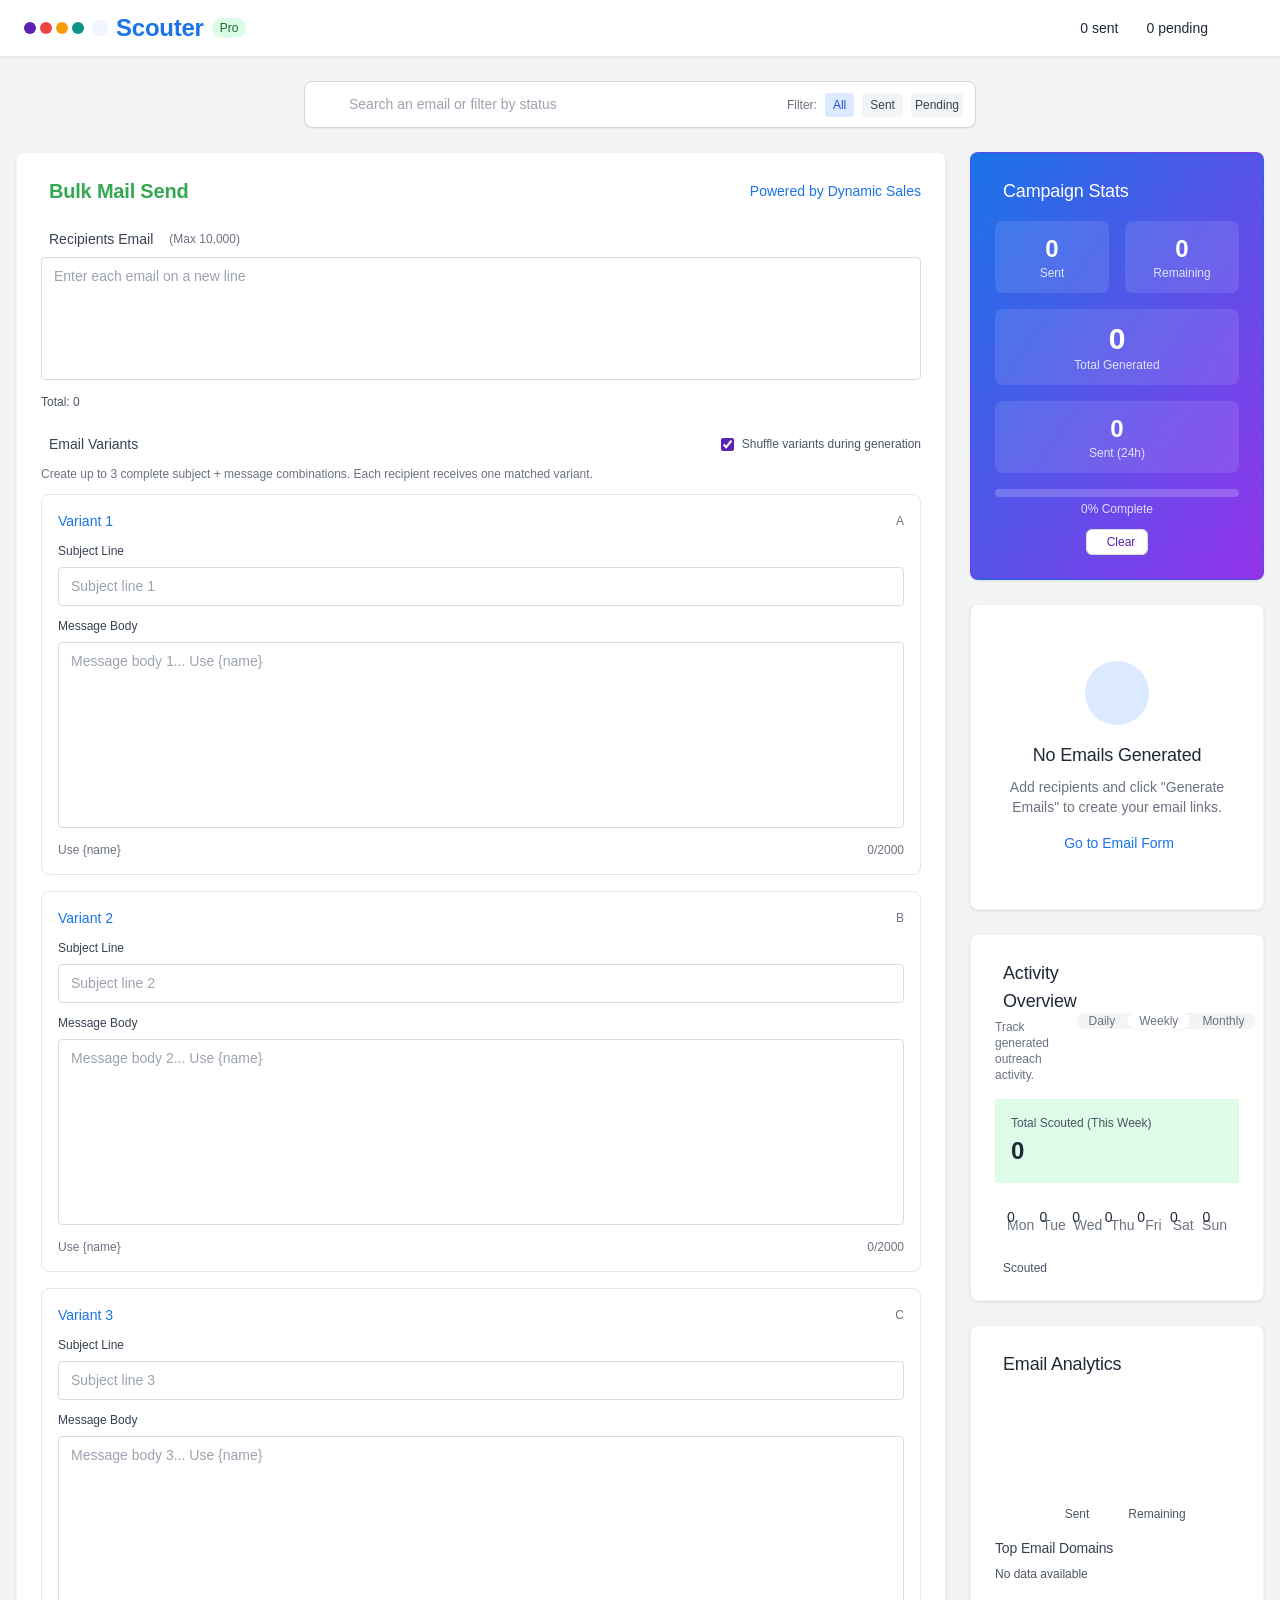
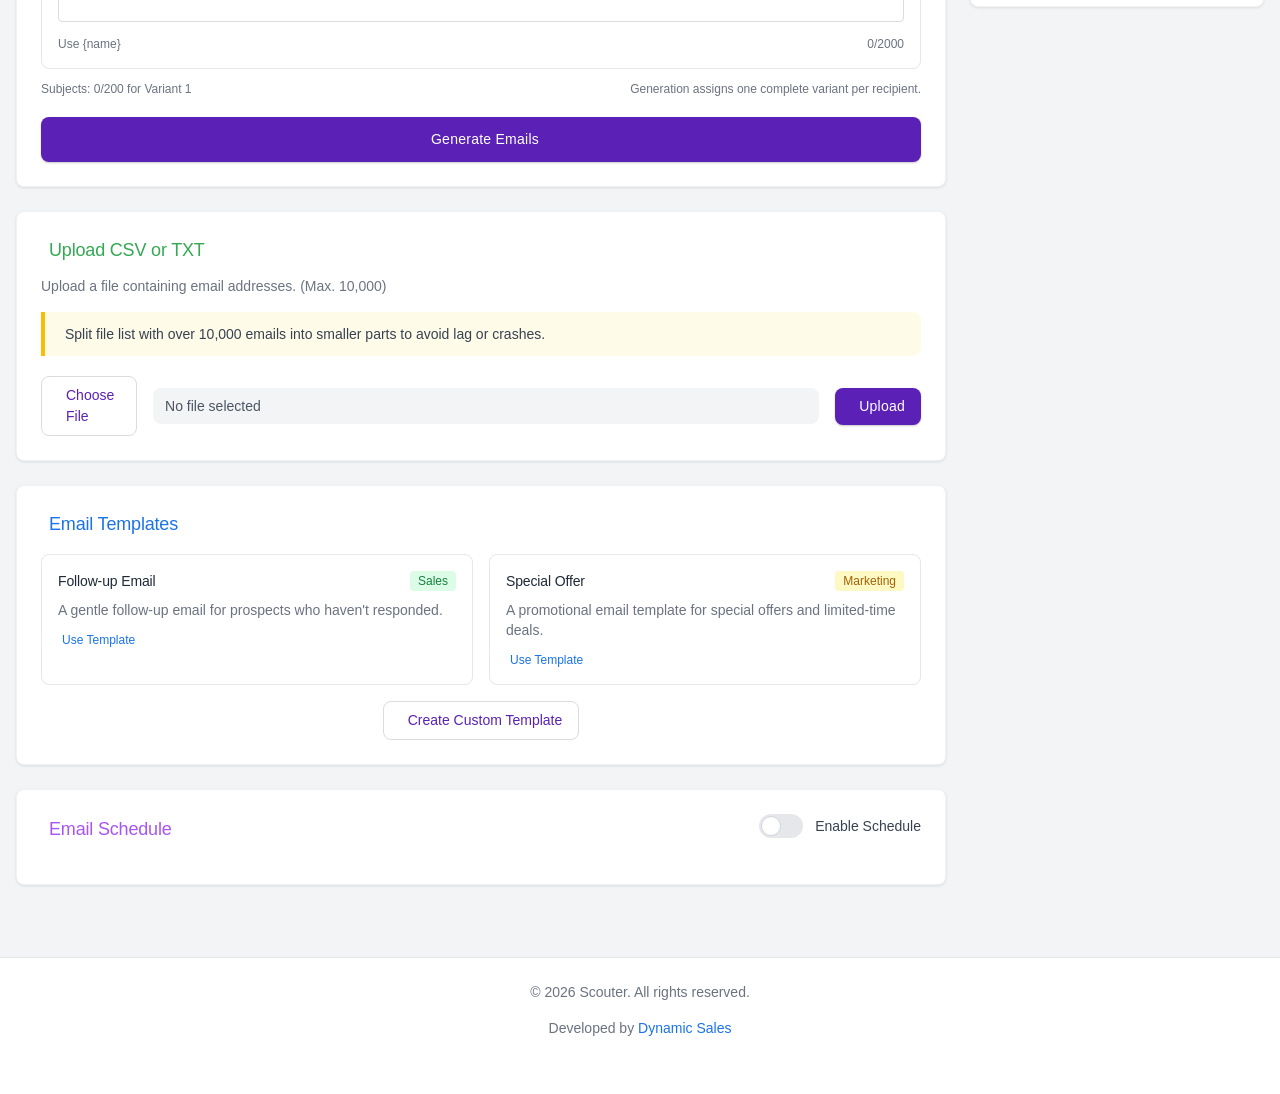
==== commit b625d4ea: "Add files via upload" ====
--- a/index.html
+++ b/index.html
@@ -448,6 +448,79 @@
     .activity-period { color: #6b7280; border: 0; cursor: pointer; }
     .activity-period:hover { color: #5b21b6; }
     .dark .activity-period { color: #d1d5db; }
+
+    /* Scoutier workspace layout improvements */
+    body {
+      font-size: 14px;
+      line-height: 1.6;
+    }
+
+    .scoutier-main-grid {
+      grid-template-columns: minmax(0, 1.8fr) minmax(320px, 1fr);
+      align-items: start;
+    }
+
+    .scoutier-main-grid > * {
+      min-width: 0;
+    }
+
+    .scoutier-output-card {
+      min-width: 0;
+    }
+
+    .scoutier-output-card #generatedLinks {
+      min-height: 180px;
+      max-height: 420px;
+      overflow-y: auto;
+      padding-right: 4px;
+    }
+
+    .scoutier-output-card #emailPreview {
+      min-width: 0;
+    }
+
+    .scoutier-output-card #previewBody {
+      max-height: 330px;
+      overflow-y: auto;
+    }
+
+    @media (min-width: 1100px) {
+      .scoutier-output-card:has(#mailtoLinks:not(.hidden)) {
+        display: grid;
+        grid-template-columns: minmax(0, 0.9fr) minmax(0, 1.1fr);
+        gap: 20px;
+        align-items: start;
+      }
+
+      .scoutier-output-card:has(#mailtoLinks:not(.hidden)) #mailtoLinks {
+        min-width: 0;
+      }
+
+      .scoutier-output-card:has(#mailtoLinks:not(.hidden)) #emailPreview {
+        grid-column: 2;
+        grid-row: 1;
+        margin-top: 0;
+      }
+
+      .scoutier-output-card:has(#mailtoLinks:not(.hidden)) #emptyState {
+        grid-column: 1 / -1;
+      }
+    }
+
+    @media (max-width: 1099px) {
+      .scoutier-main-grid {
+        grid-template-columns: 1fr;
+      }
+    }
+
+    @media (max-width: 640px) {
+      .gmail-card {
+        border-radius: 10px;
+      }
+      .scoutier-output-card #generatedLinks {
+        max-height: 320px;
+      }
+    }
 </style>
 <link rel="me" href="https://www.blogger.com/profile/03086539832299890802">
 <meta name="google-adsense-platform-account" content="ca-host-pub-1556223355139109">
@@ -561,9 +634,9 @@
     </div>
 
     <!-- Main Content Grid -->
-    <div class="grid grid-cols-1 lg:grid-cols-4 gap-6">
-      
-      <!-- Left Column (3/4) -->
+    <div class="scoutier-main-grid grid grid-cols-1 lg:grid-cols-4 gap-6">
+      
+      <!-- Primary Workspace -->
       <div class="lg:col-span-3 space-y-6">
         <!-- Main Tool Form -->
         <div class="gmail-card p-6">
@@ -800,7 +873,7 @@
         </div>
       </div>
 
-      <!-- Right Column (1/4) -->
+      <!-- Insights & Results -->
       <div class="lg:col-span-1 space-y-6">
         <!-- Campaign Stats Card -->
         <div class="gmail-card p-6 bg-gradient-to-br from-blue-500 to-purple-600 text-white">
@@ -845,8 +918,8 @@
           </div>
         </div>
 
-        <!-- Generated Links Section -->
-        <div class="gmail-card p-6">
+        <!-- Generated Links + Email Preview Workspace -->
+        <div class="gmail-card p-6 scoutier-output-card">
           <div id="mailtoLinks" class="hidden flex flex-col h-full">
             <div class="flex items-center justify-between mb-3">
               <h3 class="text-lg font-medium flex items-center gap-2 text-gray-800 dark:text-gray-100">
@@ -884,6 +957,19 @@
             <div id="generatedLinks" class="space-y-1 text-sm text-gray-800 dark:text-gray-200 email-container smooth-scroll"></div>
           </div>
           
+          <!-- Email Preview -->
+          <div id="emailPreview" class="hidden mt-5 border border-gray-200 dark:border-gray-700 rounded-lg overflow-hidden bg-white dark:bg-gray-800">
+            <div class="flex items-center justify-between px-4 py-3 border-b border-gray-200 dark:border-gray-700">
+              <div class="flex items-center gap-2"><i class="ri-eye-line text-purple-500"></i><h3 class="text-sm font-semibold text-gray-800 dark:text-gray-100">Email Preview</h3></div>
+              <span id="previewVariant" class="text-xs text-blue-500"></span>
+            </div>
+            <div class="p-4 space-y-3">
+              <div class="text-xs text-gray-500 dark:text-gray-400">To</div><div id="previewTo" class="text-sm text-gray-800 dark:text-gray-200 break-all"></div>
+              <div class="text-xs text-gray-500 dark:text-gray-400">Subject</div><div id="previewSubject" class="text-sm font-medium text-gray-900 dark:text-gray-100"></div>
+              <div class="text-xs text-gray-500 dark:text-gray-400">Message</div><div id="previewBody" class="text-sm leading-6 text-gray-700 dark:text-gray-300 whitespace-pre-wrap bg-gray-50 dark:bg-gray-900/50 rounded-lg p-4 min-h-[120px]"></div>
+            </div>
+          </div>
+
           <!-- Empty State -->
           <div id="emptyState" class="flex flex-col items-center justify-center py-8 text-center">
             <div class="w-16 h-16 bg-blue-100 dark:bg-blue-900/30 rounded-full flex items-center justify-center mb-4">
@@ -1033,7 +1119,8 @@
   
   <script>
     // Performance optimized JavaScript
-    document.getElementById("currentYear").textContent = new Date().getFullYear();
+    const currentYearEl = document.getElementById("currentYear");
+    if (currentYearEl) currentYearEl.textContent = new Date().getFullYear();
 
     // Cached DOM Elements for better performance
     const elements = {
@@ -1050,6 +1137,11 @@
       emailForm: document.getElementById('emailForm'),
       mailtoLinks: document.getElementById('mailtoLinks'),
       emptyState: document.getElementById('emptyState'),
+      emailPreview: document.getElementById('emailPreview'),
+      previewTo: document.getElementById('previewTo'),
+      previewSubject: document.getElementById('previewSubject'),
+      previewBody: document.getElementById('previewBody'),
+      previewVariant: document.getElementById('previewVariant'),
       emailSearch: document.getElementById('emailSearch'),
       searchAlert: document.getElementById('searchAlert'),
       scrollTopBtn: document.getElementById('scrollTopBtn'),
@@ -1401,6 +1493,7 @@
       domainStats = {};
       elements.mailtoLinks.classList.remove('hidden');
       elements.emptyState.classList.add('hidden');
+      if (elements.emailPreview) elements.emailPreview.classList.remove('hidden');
 
       const validRecipients = recipients.filter(r => /^[^\s@]+@[^\s@]+\.[^\s@]+$/.test(r));
       const generated = validRecipients.map((email, index) => {
@@ -1465,18 +1558,29 @@
       }
     }
 
+    function renderEmailPreview(result) {
+      if (!result || !elements.emailPreview) return;
+      elements.previewTo.textContent = result.email || '';
+      elements.previewSubject.textContent = result.subject || '';
+      elements.previewBody.textContent = result.body || '';
+      elements.previewVariant.textContent = result.variant ? `Variant ${result.variant}` : '';
+      elements.emailPreview.classList.remove('hidden');
+    }
+
     function renderGeneratedLinks() {
       const container = document.getElementById('generatedLinks');
+      if (!container) return;
       const fragment = document.createDocumentFragment();
       allGeneratedEmails.forEach((result, index) => {
         const a=document.createElement('a');
         a.href=result.mailto; a.className='email-link block hover:bg-gray-100 dark:hover:bg-gray-700 transition-colors';
         a.dataset.email=result.email;
         a.innerHTML=`<div class="flex items-center justify-between gap-2"><span><span class="font-medium">${index+1}. ${result.email}</span><span class="ml-2 text-xs text-blue-500">V${result.variant}</span></span><span class="text-xs ${clickedEmails.has(result.email)?'text-orange-500':'text-gray-500'}">${clickedEmails.has(result.email)?'Clicked':'Pending'}</span></div><div class="text-xs text-gray-500 truncate">${result.subject}</div>`;
-        a.addEventListener('click',e=>{e.preventDefault(); clickedEmails.add(result.email); sentHistory.push({email:result.email,ts:Date.now()}); localStorage.setItem('clickedEmails',JSON.stringify([...clickedEmails])); localStorage.setItem('sentHistory',JSON.stringify(sentHistory)); updateCounters();updateAnalytics();update24hSentCount();recordActivity(0,1);openEmail(result);});
+        a.addEventListener('click',e=>{e.preventDefault(); renderEmailPreview(result); clickedEmails.add(result.email); sentHistory.push({email:result.email,ts:Date.now()}); localStorage.setItem('clickedEmails',JSON.stringify([...clickedEmails])); localStorage.setItem('sentHistory',JSON.stringify(sentHistory)); updateCounters();updateAnalytics();update24hSentCount();recordActivity(0,1);openEmail(result);});
         fragment.appendChild(a);
       });
       container.innerHTML=''; container.appendChild(fragment);
+      if (allGeneratedEmails.length) renderEmailPreview(allGeneratedEmails[0]);
     }
 
     function recordActivity(generated, sent=0) {
@@ -2014,6 +2118,17 @@
       document.getElementById('templateBody').value = '';
     });
 
+    // Restore generated results and preview after refresh
+    if (allGeneratedEmails.length > 0) {
+      elements.mailtoLinks.classList.remove('hidden');
+      elements.emptyState.classList.add('hidden');
+      renderGeneratedLinks();
+    } else {
+      elements.mailtoLinks.classList.add('hidden');
+      elements.emptyState.classList.remove('hidden');
+      if (elements.emailPreview) elements.emailPreview.classList.add('hidden');
+    }
+
     // Initialize everything
     updateCounters();
     updateAnalytics();
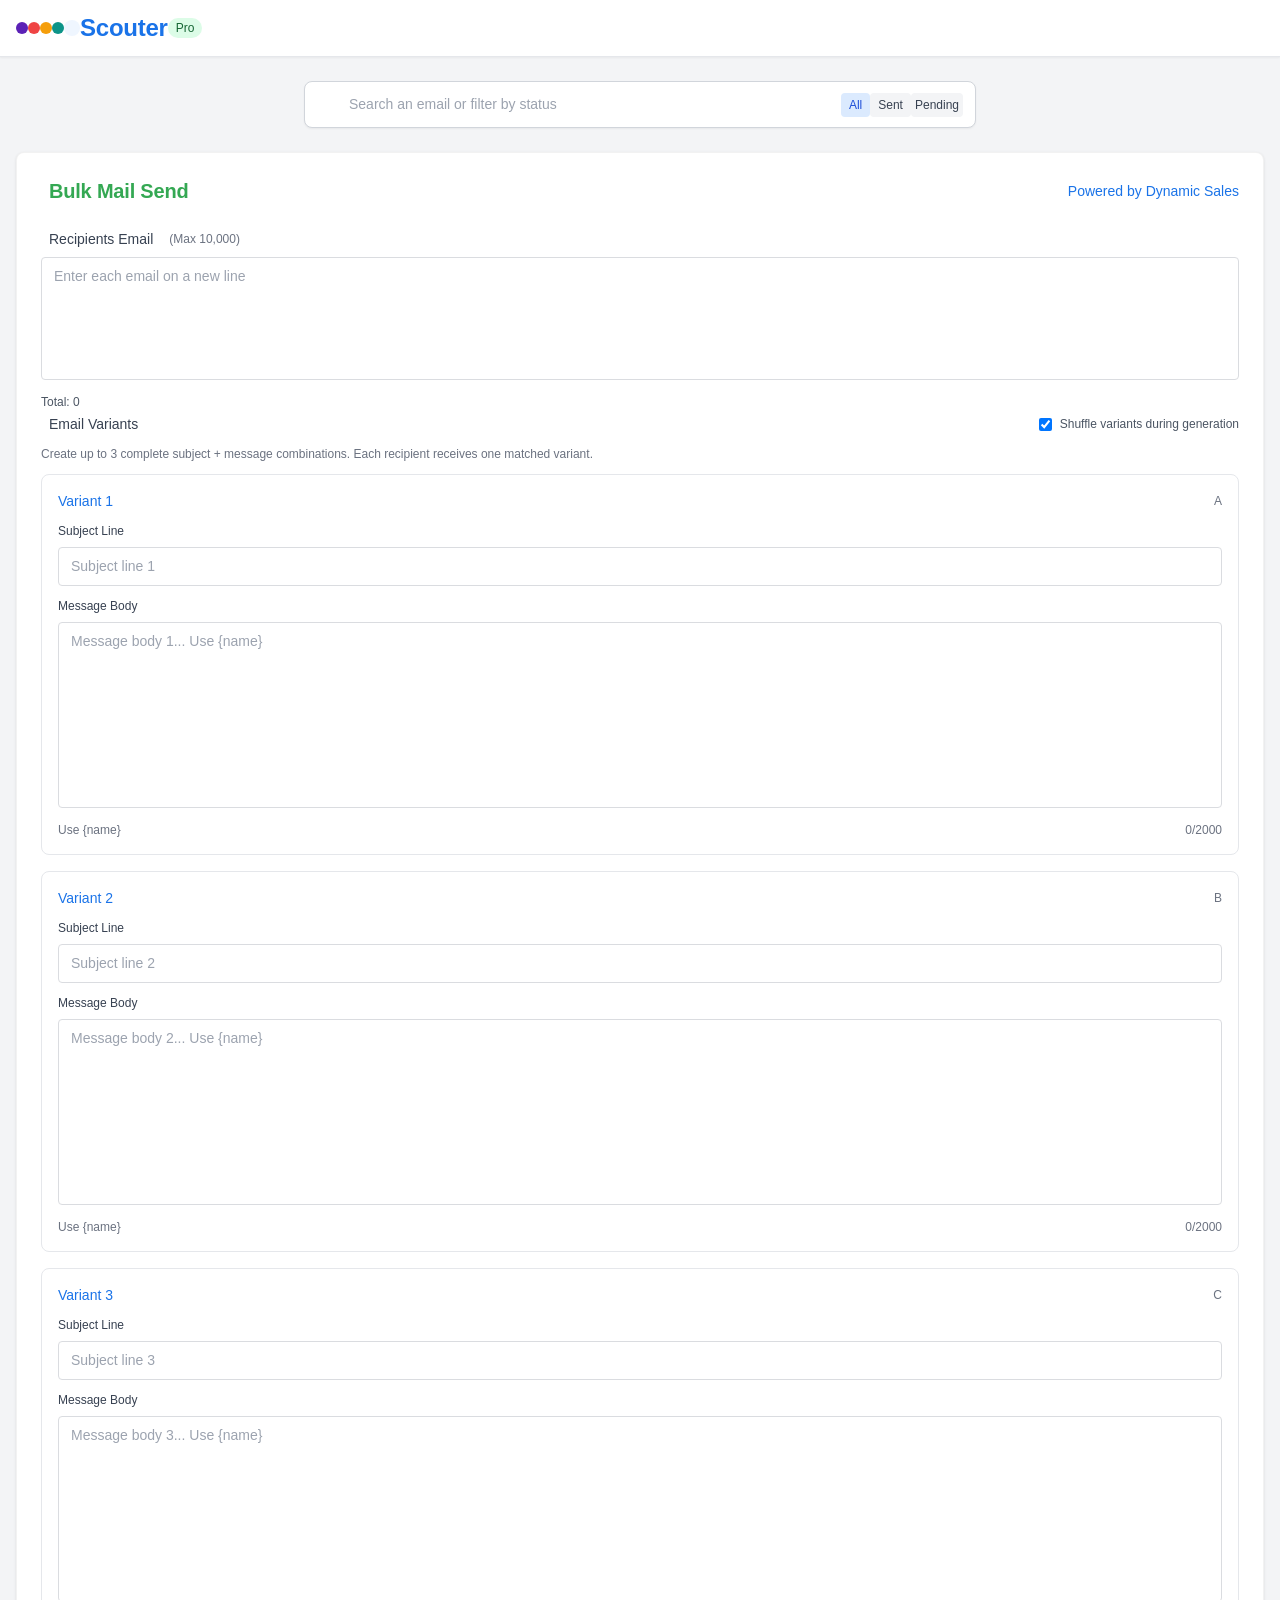
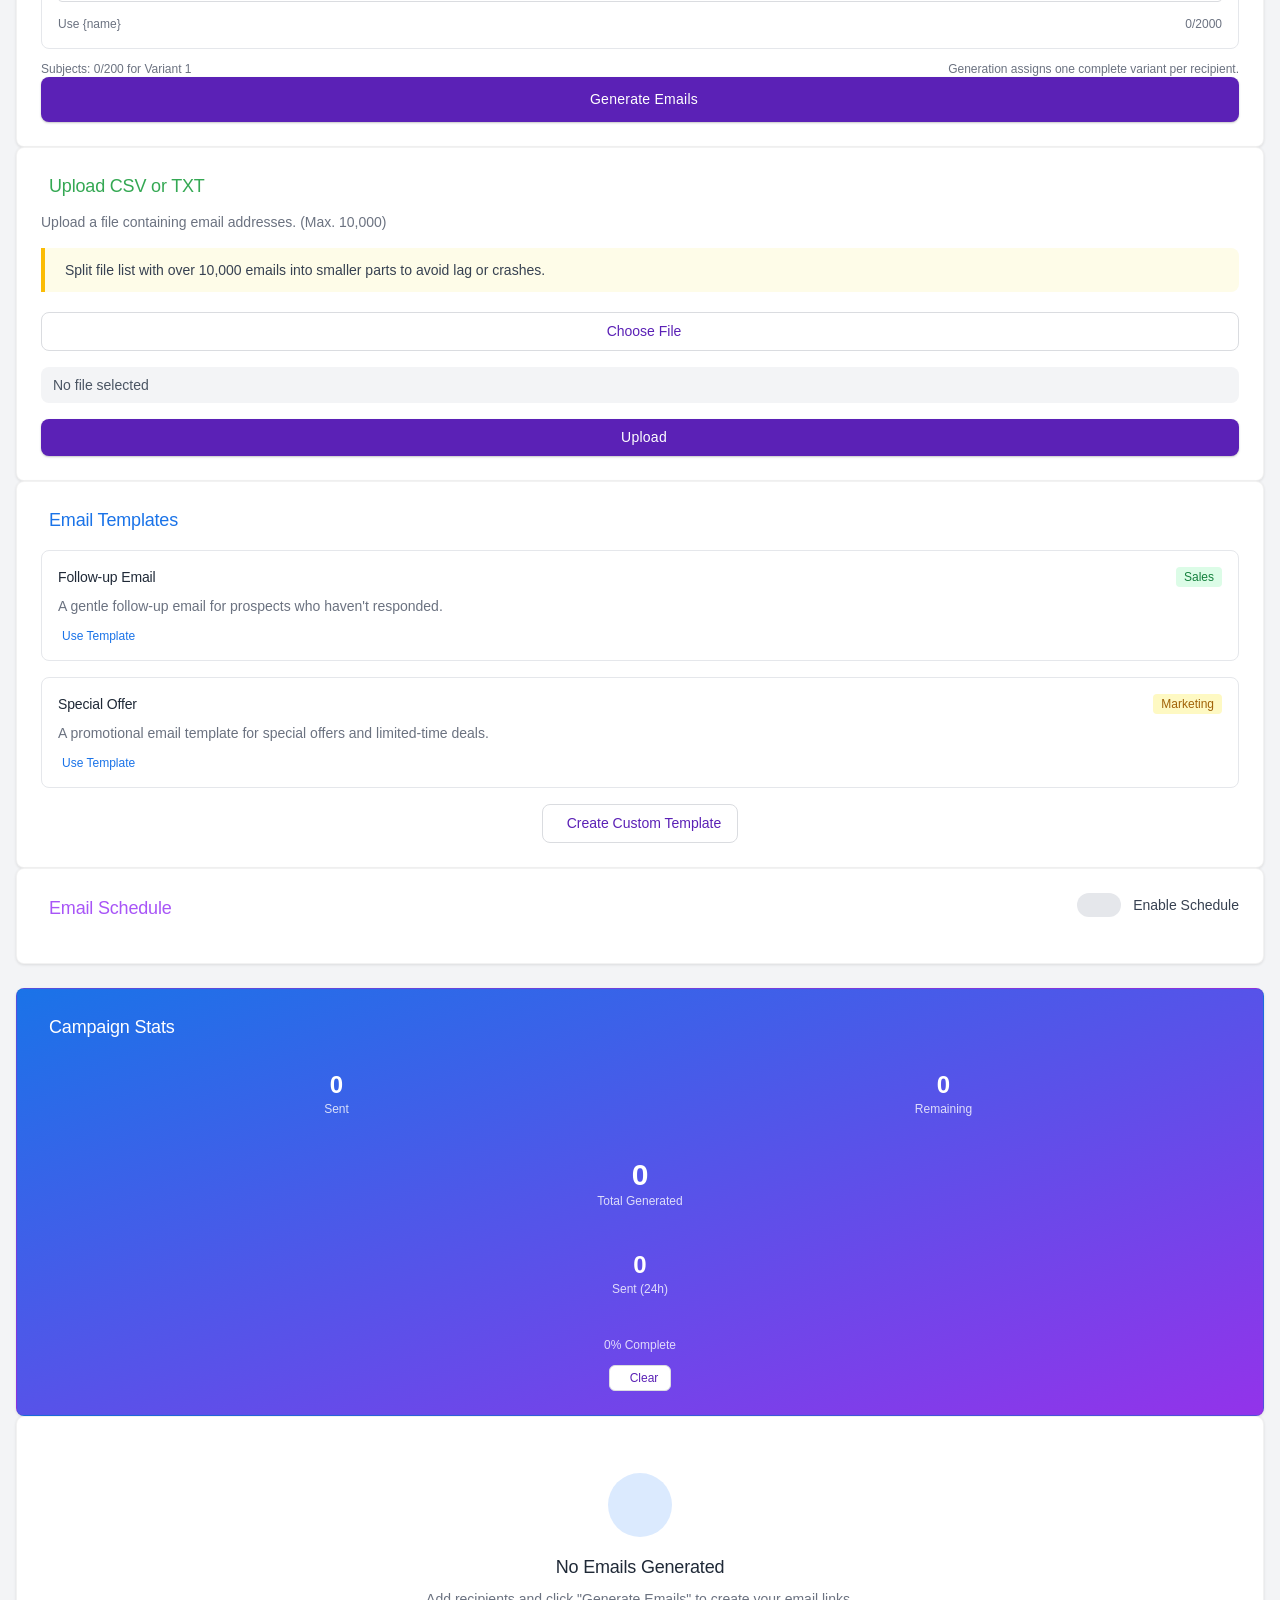
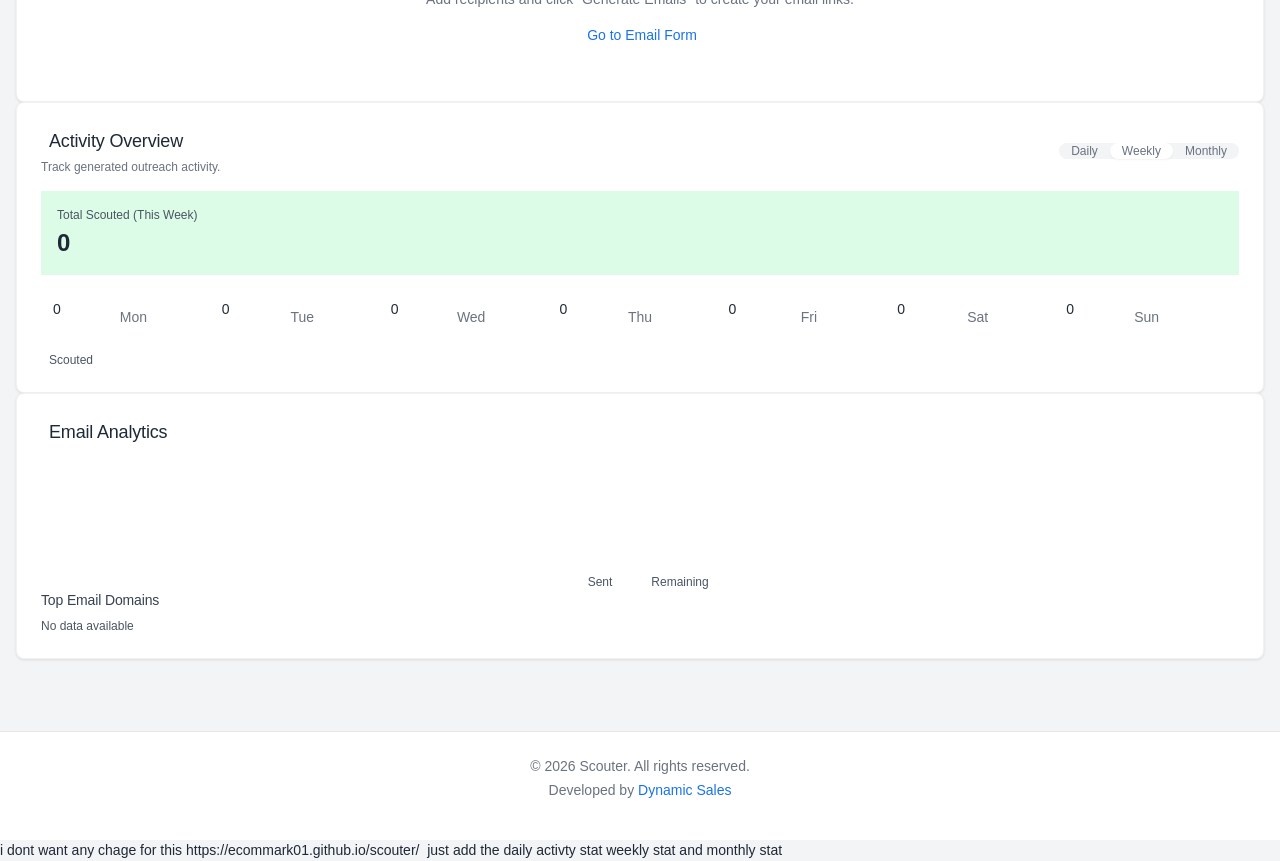
==== commit 7eccb274: "index.html" ====
--- a/index.html
+++ b/index.html
@@ -1,7 +1,6 @@
 <!DOCTYPE html>
 <!-- saved from url=(0037)https://ecommark01.github.io/scouter/ -->
 <html lang="en" class="dark"><!-- Mirrored from www.scoutier.com.ng/ by HTTrack Website Copier/3.x [XR&CO'2014], Tue, 22 Jul 2025 10:55:41 GMT --><!-- Added by HTTrack --><head><meta http-equiv="Content-Type" content="text/html; charset=UTF-8"><!-- /Added by HTTrack -->
-
     <!-- Meta Tags -->
     
     <meta name="viewport" content="width=device-width, initial-scale=1.0">
@@ -41,13 +40,10 @@
     
     <!-- Canonical URL -->
     <link rel="canonical" href="https://ecommark01.github.io/scouter/index.html">
-
     <!-- Favicon -->
     <link rel="icon" href="https://ecommark01.github.io/res.cloudinary.com/dib5bkbsy/image/upload/v1732499785/icons8-mail-32_z9jaip.png" type="image/x-icon">
-
 <!-- Remixicon -->
     <link href="./Scoutier - Advanced Bulk Email Outreach Tool_files/remixicon.css" rel="stylesheet">
-
   <!-- BR Cobane Font -->
     <link href="./Scoutier - Advanced Bulk Email Outreach Tool_files/br-cobane" rel="stylesheet">
    
@@ -109,16 +105,16 @@
     </script>
    <style>
     :root {
-      --primary-500: #5b21b6;       /* Indigo-700 */
-      --accent-500: #0d9488;        /* Teal-600 */
-      --warning-500: #f59e0b;       /* Amber-500 */
-      --error-500: #ef4444;         /* Red-500 */
-      --gray-100: #f3f4f6;          /* Light gray */
-      --gray-200: #e5e7eb;
-      --gray-300: #d1d5db;
-      --gray-700: #374151;
-      --gray-800: #1f2937;
-      --gray-900: #111827;
+      \--primary-500: #5b21b6;       /* Indigo-700 */
+      \--accent-500: #0d9488;        /* Teal-600 */
+      \--warning-500: #f59e0b;       /* Amber-500 */
+      \--error-500: #ef4444;         /* Red-500 */
+      \--gray-100: #f3f4f6;          /* Light gray */
+      \--gray-200: #e5e7eb;
+      \--gray-300: #d1d5db;
+      \--gray-700: #374151;
+      \--gray-800: #1f2937;
+      \--gray-900: #111827;
     }
     
     /* Base styling with optimized fonts */
@@ -129,7 +125,6 @@
       color: #202124;
       background-color: #f6f8fc;
     }
-
     h1, h2, h3, h4, h5, h6 {
       font-family: 'BR Cobane', sans-serif;
       letter-spacing: -0.01em;
@@ -139,30 +134,24 @@
     .dark-custom-bg {
       background-color: #1a1c23;
     }
-
     .dark .bg-card {
       background-color: #1a1c23;
     }
-
     /* Optimized scrollbar */
     ::-webkit-scrollbar {
       width: 8px;
       height: 8px;
     }
-
     ::-webkit-scrollbar-track {
       background: #f1f1f1;
     }
-
     .dark ::-webkit-scrollbar-track {
       background: #252731;
     }
-
     ::-webkit-scrollbar-thumb {
       background: #c7d2fe;  /* Indigo-200 */
       border-radius: 4px;
     }
-
     ::-webkit-scrollbar-thumb:hover {
       background: #a5b4fc;  /* Indigo-400 */
     }
@@ -185,7 +174,6 @@
       box-shadow: 0 1px 2px rgba(60, 64, 67, 0.3);
       transition: all 0.1s ease;
     }
-
     .gmail-btn:hover {
       background-color: #4c1d95; /* Darker indigo */
       box-shadow: 0 1px 3px rgba(60, 64, 67, 0.4);
@@ -224,7 +212,6 @@
       border-color: var(--primary-500) !important; /* Indigo */
       box-shadow: 0 0 0 2px rgba(91, 33, 182, 0.2);
     }
-
     /* Optimized theme switch */
     .slider {
       position: absolute;
@@ -237,7 +224,6 @@
       transition: .1s;
       border-radius: 34px;
     }
-
     .slider:before {
       position: absolute;
       content: "";
@@ -249,16 +235,13 @@
       transition: .2s;
       border-radius: 50%;
     }
-
     input:checked + .slider {
       background-color: var(--accent-500); /* Teal */
     }
-
     input:checked + .slider:before {
       transform: translateX(30px);
     }
-
-    #themeMenu {
+    \#themeMenu {
       transition: opacity 0.1s ease-in-out, visibility 0.1s ease-in-out;
     }
    
@@ -267,7 +250,6 @@
       scrollbar-width: thin;
       scrollbar-color: #dadce0 #f8f9fa;
     }
-
     .dark textarea {
       scrollbar-color: #5f6368 #202124;
     }
@@ -289,7 +271,6 @@
       background-color: #1f2430;
       border-color: rgba(255, 255, 255, 0.08);
     }
-
     /* Optimized input styling */
     .gmail-input {
       border-radius: 4px;
@@ -443,47 +424,38 @@
       transform: translateZ(0);
       will-change: transform;
     }
-
-    #shuffleVariants { accent-color: var(--primary-500); }
+    \#shuffleVariants { accent-color: var(--primary-500); }
     .activity-period { color: #6b7280; border: 0; cursor: pointer; }
     .activity-period:hover { color: #5b21b6; }
     .dark .activity-period { color: #d1d5db; }
-
     /* Scoutier workspace layout improvements */
     body {
       font-size: 14px;
       line-height: 1.6;
     }
-
     .scoutier-main-grid {
       grid-template-columns: minmax(0, 1.8fr) minmax(320px, 1fr);
       align-items: start;
     }
-
     .scoutier-main-grid > * {
       min-width: 0;
     }
-
     .scoutier-output-card {
       min-width: 0;
     }
-
     .scoutier-output-card #generatedLinks {
       min-height: 180px;
       max-height: 420px;
       overflow-y: auto;
       padding-right: 4px;
     }
-
     .scoutier-output-card #emailPreview {
       min-width: 0;
     }
-
     .scoutier-output-card #previewBody {
       max-height: 330px;
       overflow-y: auto;
     }
-
     @media (min-width: 1100px) {
       .scoutier-output-card:has(#mailtoLinks:not(.hidden)) {
         display: grid;
@@ -491,28 +463,23 @@
         gap: 20px;
         align-items: start;
       }
-
       .scoutier-output-card:has(#mailtoLinks:not(.hidden)) #mailtoLinks {
         min-width: 0;
       }
-
       .scoutier-output-card:has(#mailtoLinks:not(.hidden)) #emailPreview {
         grid-column: 2;
         grid-row: 1;
         margin-top: 0;
       }
-
       .scoutier-output-card:has(#mailtoLinks:not(.hidden)) #emptyState {
         grid-column: 1 / -1;
       }
     }
-
     @media (max-width: 1099px) {
       .scoutier-main-grid {
         grid-template-columns: 1fr;
       }
     }
-
     @media (max-width: 640px) {
       .gmail-card {
         border-radius: 10px;
@@ -525,7 +492,6 @@
 <link rel="me" href="https://www.blogger.com/profile/03086539832299890802">
 <meta name="google-adsense-platform-account" content="ca-host-pub-1556223355139109">
 <meta name="google-adsense-platform-domain" content="blogspot.com">
-
 <script type="text/javascript" language="javascript">
   // Supply ads personalization default for EEA readers
   // See https://www.blogger.com/go/adspersonalization
@@ -534,15 +500,11 @@
     adsbygoogle.requestNonPersonalizedAds = 1;
   }
 </script>
-
-<style>*, ::before, ::after{--tw-border-spacing-x:0;--tw-border-spacing-y:0;--tw-translate-x:0;--tw-translate-y:0;--tw-rotate:0;--tw-skew-x:0;--tw-skew-y:0;--tw-scale-x:1;--tw-scale-y:1;--tw-pan-x: ;--tw-pan-y: ;--tw-pinch-zoom: ;--tw-scroll-snap-strictness:proximity;--tw-gradient-from-position: ;--tw-gradient-via-position: ;--tw-gradient-to-position: ;--tw-ordinal: ;--tw-slashed-zero: ;--tw-numeric-figure: ;--tw-numeric-spacing: ;--tw-numeric-fraction: ;--tw-ring-inset: ;--tw-ring-offset-width:0px;--tw-ring-offset-color:#fff;--tw-ring-color:rgb(26 115 232 / 0.5);--tw-ring-offset-shadow:0 0 #0000;--tw-ring-shadow:0 0 #0000;--tw-shadow:0 0 #0000;--tw-shadow-colored:0 0 #0000;--tw-blur: ;--tw-brightness: ;--tw-contrast: ;--tw-grayscale: ;--tw-hue-rotate: ;--tw-invert: ;--tw-saturate: ;--tw-sepia: ;--tw-drop-shadow: ;--tw-backdrop-blur: ;--tw-backdrop-brightness: ;--tw-backdrop-contrast: ;--tw-backdrop-grayscale: ;--tw-backdrop-hue-rotate: ;--tw-backdrop-invert: ;--tw-backdrop-opacity: ;--tw-backdrop-saturate: ;--tw-backdrop-sepia: ;--tw-contain-size: ;--tw-contain-layout: ;--tw-contain-paint: ;--tw-contain-style: }::backdrop{--tw-border-spacing-x:0;--tw-border-spacing-y:0;--tw-translate-x:0;--tw-translate-y:0;--tw-rotate:0;--tw-skew-x:0;--tw-skew-y:0;--tw-scale-x:1;--tw-scale-y:1;--tw-pan-x: ;--tw-pan-y: ;--tw-pinch-zoom: ;--tw-scroll-snap-strictness:proximity;--tw-gradient-from-position: ;--tw-gradient-via-position: ;--tw-gradient-to-position: ;--tw-ordinal: ;--tw-slashed-zero: ;--tw-numeric-figure: ;--tw-numeric-spacing: ;--tw-numeric-fraction: ;--tw-ring-inset: ;--tw-ring-offset-width:0px;--tw-ring-offset-color:#fff;--tw-ring-color:rgb(26 115 232 / 0.5);--tw-ring-offset-shadow:0 0 #0000;--tw-ring-shadow:0 0 #0000;--tw-shadow:0 0 #0000;--tw-shadow-colored:0 0 #0000;--tw-blur: ;--tw-brightness: ;--tw-contrast: ;--tw-grayscale: ;--tw-hue-rotate: ;--tw-invert: ;--tw-saturate: ;--tw-sepia: ;--tw-drop-shadow: ;--tw-backdrop-blur: ;--tw-backdrop-brightness: ;--tw-backdrop-contrast: ;--tw-backdrop-grayscale: ;--tw-backdrop-hue-rotate: ;--tw-backdrop-invert: ;--tw-backdrop-opacity: ;--tw-backdrop-saturate: ;--tw-backdrop-sepia: ;--tw-contain-size: ;--tw-contain-layout: ;--tw-contain-paint: ;--tw-contain-style: }/* ! tailwindcss v3.4.17 | MIT License | https://tailwindcss.com */*,::after,::before{box-sizing:border-box;border-width:0;border-style:solid;border-color:#e5e7eb}::after,::before{--tw-content:''}:host,html{line-height:1.5;-webkit-text-size-adjust:100%;-moz-tab-size:4;tab-size:4;font-family:ui-sans-serif, system-ui, sans-serif, "Apple Color Emoji", "Segoe UI Emoji", "Segoe UI Symbol", "Noto Color Emoji";font-feature-settings:normal;font-variation-settings:normal;-webkit-tap-highlight-color:transparent}body{margin:0;line-height:inherit}hr{height:0;color:inherit;border-top-width:1px}abbr:where([title]){-webkit-text-decoration:underline dotted;text-decoration:underline dotted}h1,h2,h3,h4,h5,h6{font-size:inherit;font-weight:inherit}a{color:inherit;text-decoration:inherit}b,strong{font-weight:bolder}code,kbd,pre,samp{font-family:ui-monospace, SFMono-Regular, Menlo, Monaco, Consolas, "Liberation Mono", "Courier New", monospace;font-feature-settings:normal;font-variation-settings:normal;font-size:1em}small{font-size:80%}sub,sup{font-size:75%;line-height:0;position:relative;vertical-align:baseline}sub{bottom:-.25em}sup{top:-.5em}table{text-indent:0;border-color:inherit;border-collapse:collapse}button,input,optgroup,select,textarea{font-family:inherit;font-feature-settings:inherit;font-variation-settings:inherit;font-size:100%;font-weight:inherit;line-height:inherit;letter-spacing:inherit;color:inherit;margin:0;padding:0}button,select{text-transform:none}button,input:where([type=button]),input:where([type=reset]),input:where([type=submit]){-webkit-appearance:button;background-color:transparent;background-image:none}:-moz-focusring{outline:auto}:-moz-ui-invalid{box-shadow:none}progress{vertical-align:baseline}::-webkit-inner-spin-button,::-webkit-outer-spin-button{height:auto}[type=search]{-webkit-appearance:textfield;outline-offset:-2px}::-webkit-search-decoration{-webkit-appearance:none}::-webkit-file-upload-button{-webkit-appearance:button;font:inherit}summary{display:list-item}blockquote,dd,dl,figure,h1,h2,h3,h4,h5,h6,hr,p,pre{margin:0}fieldset{margin:0;padding:0}legend{padding:0}menu,ol,ul{list-style:none;margin:0;padding:0}dialog{padding:0}textarea{resize:vertical}input::placeholder,textarea::placeholder{opacity:1;color:#9ca3af}[role=button],button{cursor:pointer}:disabled{cursor:default}audio,canvas,embed,iframe,img,object,svg,video{display:block;vertical-align:middle}img,video{max-width:100%;height:auto}[hidden]:where(:not([hidden=until-found])){display:none}.container{width:100%}@media (min-width: 640px){.container{max-width:640px}}@media (min-width: 768px){.container{max-width:768px}}@media (min-width: 1024px){.container{max-width:1024px}}@media (min-width: 1280px){.container{max-width:1280px}}@media (min-width: 1536px){.container{max-width:1536px}}.sr-only{position:absolute;width:1px;height:1px;padding:0;margin:-1px;overflow:hidden;clip:rect(0, 0, 0, 0);white-space:nowrap;border-width:0}.invisible{visibility:hidden}.fixed{position:fixed}.absolute{position:absolute}.relative{position:relative}.sticky{position:sticky}.inset-0{inset:0px}.top-0{top:0px}.right-0{right:0px}.top-11{top:2.75rem}.z-50{z-index:50}.z-10{z-index:10}.mx-auto{margin-left:auto;margin-right:auto}.mb-6{margin-bottom:1.5rem}.mr-4{margin-right:1rem}.mt-2{margin-top:0.5rem}.mb-1{margin-bottom:0.25rem}.mb-2{margin-bottom:0.5rem}.mb-3{margin-bottom:0.75rem}.mb-4{margin-bottom:1rem}.mb-5{margin-bottom:1.25rem}.ml-2{margin-left:0.5rem}.mr-1{margin-right:0.25rem}.mr-2{margin-right:0.5rem}.mt-1{margin-top:0.25rem}.ml-3{margin-left:0.75rem}.mt-0\.5{margin-top:0.125rem}.mt-4{margin-top:1rem}.mt-12{margin-top:3rem}.mt-3{margin-top:0.75rem}.line-clamp-2{overflow:hidden;display:-webkit-box;-webkit-box-orient:vertical;-webkit-line-clamp:2}.block{display:block}.flex{display:flex}.inline-flex{display:inline-flex}.grid{display:grid}.hidden{display:none}.h-3{height:0.75rem}.h-6{height:1.5rem}.h-16{height:4rem}.h-2{height:0.5rem}.h-32{height:8rem}.h-full{height:100%}.min-h-screen{min-height:100vh}.w-3{width:0.75rem}.w-48{width:12rem}.w-full{width:100%}.w-11{width:2.75rem}.w-16{width:4rem}.max-w-2xl{max-width:42rem}.max-w-md{max-width:28rem}.flex-1{flex:1 1 0%}.flex-grow{flex-grow:1}.cursor-pointer{cursor:pointer}.resize-none{resize:none}.list-inside{list-style-position:inside}.list-disc{list-style-type:disc}.grid-cols-1{grid-template-columns:repeat(1, minmax(0, 1fr))}.grid-cols-2{grid-template-columns:repeat(2, minmax(0, 1fr))}.flex-col{flex-direction:column}.flex-wrap{flex-wrap:wrap}.items-start{align-items:flex-start}.items-end{align-items:flex-end}.items-center{align-items:center}.justify-end{justify-content:flex-end}.justify-center{justify-content:center}.justify-between{justify-content:space-between}.gap-4{gap:1rem}.gap-2{gap:0.5rem}.gap-6{gap:1.5rem}.space-x-1 > :not([hidden]) ~ :not([hidden]){--tw-space-x-reverse:0;margin-right:calc(0.25rem * var(--tw-space-x-reverse));margin-left:calc(0.25rem * calc(1 - var(--tw-space-x-reverse)))}.space-x-2 > :not([hidden]) ~ :not([hidden]){--tw-space-x-reverse:0;margin-right:calc(0.5rem * var(--tw-space-x-reverse));margin-left:calc(0.5rem * calc(1 - var(--tw-space-x-reverse)))}.space-x-4 > :not([hidden]) ~ :not([hidden]){--tw-space-x-reverse:0;margin-right:calc(1rem * var(--tw-space-x-reverse));margin-left:calc(1rem * calc(1 - var(--tw-space-x-reverse)))}.space-x-6 > :not([hidden]) ~ :not([hidden]){--tw-space-x-reverse:0;margin-right:calc(1.5rem * var(--tw-space-x-reverse));margin-left:calc(1.5rem * calc(1 - var(--tw-space-x-reverse)))}.space-y-5 > :not([hidden]) ~ :not([hidden]){--tw-space-y-reverse:0;margin-top:calc(1.25rem * calc(1 - var(--tw-space-y-reverse)));margin-bottom:calc(1.25rem * var(--tw-space-y-reverse))}.space-y-6 > :not([hidden]) ~ :not([hidden]){--tw-space-y-reverse:0;margin-top:calc(1.5rem * calc(1 - var(--tw-space-y-reverse)));margin-bottom:calc(1.5rem * var(--tw-space-y-reverse))}.space-x-3 > :not([hidden]) ~ :not([hidden]){--tw-space-x-reverse:0;margin-right:calc(0.75rem * var(--tw-space-x-reverse));margin-left:calc(0.75rem * calc(1 - var(--tw-space-x-reverse)))}.space-y-1 > :not([hidden]) ~ :not([hidden]){--tw-space-y-reverse:0;margin-top:calc(0.25rem * calc(1 - var(--tw-space-y-reverse)));margin-bottom:calc(0.25rem * var(--tw-space-y-reverse))}.space-y-2 > :not([hidden]) ~ :not([hidden]){--tw-space-y-reverse:0;margin-top:calc(0.5rem * calc(1 - var(--tw-space-y-reverse)));margin-bottom:calc(0.5rem * var(--tw-space-y-reverse))}.space-y-4 > :not([hidden]) ~ :not([hidden]){--tw-space-y-reverse:0;margin-top:calc(1rem * calc(1 - var(--tw-space-y-reverse)));margin-bottom:calc(1rem * var(--tw-space-y-reverse))}.overflow-hidden{overflow:hidden}.truncate{overflow:hidden;text-overflow:ellipsis;white-space:nowrap}.rounded-full{border-radius:9999px}.rounded-lg{border-radius:0.5rem}.rounded{border-radius:0.25rem}.rounded-md{border-radius:0.375rem}.rounded-b-lg{border-bottom-right-radius:0.5rem;border-bottom-left-radius:0.5rem}.rounded-t-lg{border-top-left-radius:0.5rem;border-top-right-radius:0.5rem}.rounded-r-lg{border-top-right-radius:0.5rem;border-bottom-right-radius:0.5rem}.border{border-width:1px}.border-b{border-bottom-width:1px}.border-l-4{border-left-width:4px}.border-t{border-top-width:1px}.border-gray-200{--tw-border-opacity:1;border-color:rgb(229 231 235 / var(--tw-border-opacity, 1))}.border-gray-300{--tw-border-opacity:1;border-color:rgb(209 213 219 / var(--tw-border-opacity, 1))}.border-yellow-500{--tw-border-opacity:1;border-color:rgb(251 188 5 / var(--tw-border-opacity, 1))}.border-blue-200{--tw-border-opacity:1;border-color:rgb(191 219 254 / var(--tw-border-opacity, 1))}.bg-blue-50{--tw-bg-opacity:1;background-color:rgb(239 246 255 / var(--tw-bg-opacity, 1))}.bg-gray-100{--tw-bg-opacity:1;background-color:rgb(243 244 246 / var(--tw-bg-opacity, 1))}.bg-green-100{--tw-bg-opacity:1;background-color:rgb(220 252 231 / var(--tw-bg-opacity, 1))}.bg-white{--tw-bg-opacity:1;background-color:rgb(255 255 255 / var(--tw-bg-opacity, 1))}.bg-transparent{background-color:transparent}.bg-blue-100{--tw-bg-opacity:1;background-color:rgb(219 234 254 / var(--tw-bg-opacity, 1))}.bg-yellow-50{--tw-bg-opacity:1;background-color:rgb(254 252 232 / var(--tw-bg-opacity, 1))}.bg-gray-200{--tw-bg-opacity:1;background-color:rgb(229 231 235 / var(--tw-bg-opacity, 1))}.bg-yellow-100{--tw-bg-opacity:1;background-color:rgb(254 249 195 / var(--tw-bg-opacity, 1))}.bg-black{--tw-bg-opacity:1;background-color:rgb(0 0 0 / var(--tw-bg-opacity, 1))}.bg-blue-500{--tw-bg-opacity:1;background-color:rgb(26 115 232 / var(--tw-bg-opacity, 1))}.bg-green-500{--tw-bg-opacity:1;background-color:rgb(52 168 83 / var(--tw-bg-opacity, 1))}.bg-white\/10{background-color:rgb(255 255 255 / 0.1)}.bg-white\/20{background-color:rgb(255 255 255 / 0.2)}.bg-opacity-50{--tw-bg-opacity:0.5}.bg-gradient-to-br{background-image:linear-gradient(to bottom right, var(--tw-gradient-stops))}.from-blue-500{--tw-gradient-from:#1a73e8 var(--tw-gradient-from-position);--tw-gradient-to:rgb(26 115 232 / 0) var(--tw-gradient-to-position);--tw-gradient-stops:var(--tw-gradient-from), var(--tw-gradient-to)}.to-purple-600{--tw-gradient-to:#9333ea var(--tw-gradient-to-position)}.p-2{padding:0.5rem}.p-3{padding:0.75rem}.p-6{padding:1.5rem}.p-4{padding:1rem}.p-1\.5{padding:0.375rem}.px-2{padding-left:0.5rem;padding-right:0.5rem}.px-4{padding-left:1rem;padding-right:1rem}.py-0\.5{padding-top:0.125rem;padding-bottom:0.125rem}.py-3{padding-top:0.75rem;padding-bottom:0.75rem}.px-3{padding-left:0.75rem;padding-right:0.75rem}.py-6{padding-top:1.5rem;padding-bottom:1.5rem}.px-1{padding-left:0.25rem;padding-right:0.25rem}.px-6{padding-left:1.5rem;padding-right:1.5rem}.py-1{padding-top:0.25rem;padding-bottom:0.25rem}.py-2{padding-top:0.5rem;padding-bottom:0.5rem}.py-8{padding-top:2rem;padding-bottom:2rem}.text-left{text-align:left}.text-center{text-align:center}.text-2xl{font-size:1.5rem;line-height:2rem}.text-lg{font-size:1.125rem;line-height:1.75rem}.text-xs{font-size:0.75rem;line-height:1rem}.text-sm{font-size:0.875rem;line-height:1.25rem}.text-xl{font-size:1.25rem;line-height:1.75rem}.text-3xl{font-size:1.875rem;line-height:2.25rem}.font-bold{font-weight:700}.font-medium{font-weight:500}.text-black{--tw-text-opacity:1;color:rgb(0 0 0 / var(--tw-text-opacity, 1))}.text-blue-500{--tw-text-opacity:1;color:rgb(26 115 232 / var(--tw-text-opacity, 1))}.text-blue-600{--tw-text-opacity:1;color:rgb(13 98 208 / var(--tw-text-opacity, 1))}.text-gray-800{--tw-text-opacity:1;color:rgb(31 41 55 / var(--tw-text-opacity, 1))}.text-green-800{--tw-text-opacity:1;color:rgb(22 101 52 / var(--tw-text-opacity, 1))}.text-gray-400{--tw-text-opacity:1;color:rgb(156 163 175 / var(--tw-text-opacity, 1))}.text-gray-700{--tw-text-opacity:1;color:rgb(55 65 81 / var(--tw-text-opacity, 1))}.text-green-500{--tw-text-opacity:1;color:rgb(52 168 83 / var(--tw-text-opacity, 1))}.text-yellow-500{--tw-text-opacity:1;color:rgb(251 188 5 / var(--tw-text-opacity, 1))}.text-blue-700{--tw-text-opacity:1;color:rgb(29 78 216 / var(--tw-text-opacity, 1))}.text-gray-500{--tw-text-opacity:1;color:rgb(107 114 128 / var(--tw-text-opacity, 1))}.text-gray-600{--tw-text-opacity:1;color:rgb(75 85 99 / var(--tw-text-opacity, 1))}.text-red-500{--tw-text-opacity:1;color:rgb(234 67 53 / var(--tw-text-opacity, 1))}.text-green-700{--tw-text-opacity:1;color:rgb(21 128 61 / var(--tw-text-opacity, 1))}.text-purple-500{--tw-text-opacity:1;color:rgb(168 85 247 / var(--tw-text-opacity, 1))}.text-yellow-700{--tw-text-opacity:1;color:rgb(161 98 7 / var(--tw-text-opacity, 1))}.text-red-600{--tw-text-opacity:1;color:rgb(220 38 38 / var(--tw-text-opacity, 1))}.text-white{--tw-text-opacity:1;color:rgb(255 255 255 / var(--tw-text-opacity, 1))}.opacity-0{opacity:0}.opacity-80{opacity:0.8}.shadow-sm{--tw-shadow:0 1px 2px 0 rgb(0 0 0 / 0.05);--tw-shadow-colored:0 1px 2px 0 var(--tw-shadow-color);box-shadow:var(--tw-ring-offset-shadow, 0 0 #0000), var(--tw-ring-shadow, 0 0 #0000), var(--tw-shadow)}.shadow-lg{--tw-shadow:0 10px 15px -3px rgb(0 0 0 / 0.1), 0 4px 6px -4px rgb(0 0 0 / 0.1);--tw-shadow-colored:0 10px 15px -3px var(--tw-shadow-color), 0 4px 6px -4px var(--tw-shadow-color);box-shadow:var(--tw-ring-offset-shadow, 0 0 #0000), var(--tw-ring-shadow, 0 0 #0000), var(--tw-shadow)}.shadow-xl{--tw-shadow:0 20px 25px -5px rgb(0 0 0 / 0.1), 0 8px 10px -6px rgb(0 0 0 / 0.1);--tw-shadow-colored:0 20px 25px -5px var(--tw-shadow-color), 0 8px 10px -6px var(--tw-shadow-color);box-shadow:var(--tw-ring-offset-shadow, 0 0 #0000), var(--tw-ring-shadow, 0 0 #0000), var(--tw-shadow)}.transition-all{transition-property:all;transition-timing-function:cubic-bezier(0.4, 0, 0.2, 1);transition-duration:150ms}.transition-colors{transition-property:color, background-color, border-color, fill, stroke, -webkit-text-decoration-color;transition-property:color, background-color, border-color, text-decoration-color, fill, stroke;transition-property:color, background-color, border-color, text-decoration-color, fill, stroke, -webkit-text-decoration-color;transition-timing-function:cubic-bezier(0.4, 0, 0.2, 1);transition-duration:150ms}.duration-300{transition-duration:300ms}.after\:absolute::after{content:var(--tw-content);position:absolute}.after\:left-\[2px\]::after{content:var(--tw-content);left:2px}.after\:top-\[2px\]::after{content:var(--tw-content);top:2px}.after\:h-5::after{content:var(--tw-content);height:1.25rem}.after\:w-5::after{content:var(--tw-content);width:1.25rem}.after\:rounded-full::after{content:var(--tw-content);border-radius:9999px}.after\:border::after{content:var(--tw-content);border-width:1px}.after\:border-gray-300::after{content:var(--tw-content);--tw-border-opacity:1;border-color:rgb(209 213 219 / var(--tw-border-opacity, 1))}.after\:bg-white::after{content:var(--tw-content);--tw-bg-opacity:1;background-color:rgb(255 255 255 / var(--tw-bg-opacity, 1))}.after\:transition-all::after{content:var(--tw-content);transition-property:all;transition-timing-function:cubic-bezier(0.4, 0, 0.2, 1);transition-duration:150ms}.after\:content-\[\'\'\]::after{--tw-content:'';content:var(--tw-content)}.focus-within\:ring-2:focus-within{--tw-ring-offset-shadow:var(--tw-ring-inset) 0 0 0 var(--tw-ring-offset-width) var(--tw-ring-offset-color);--tw-ring-shadow:var(--tw-ring-inset) 0 0 0 calc(2px + var(--tw-ring-offset-width)) var(--tw-ring-color);box-shadow:var(--tw-ring-offset-shadow), var(--tw-ring-shadow), var(--tw-shadow, 0 0 #0000)}.focus-within\:ring-blue-500:focus-within{--tw-ring-opacity:1;--tw-ring-color:rgb(26 115 232 / var(--tw-ring-opacity, 1))}.hover\:border-blue-300:hover{--tw-border-opacity:1;border-color:rgb(147 197 253 / var(--tw-border-opacity, 1))}.hover\:bg-gray-100:hover{--tw-bg-opacity:1;background-color:rgb(243 244 246 / var(--tw-bg-opacity, 1))}.hover\:text-blue-500:hover{--tw-text-opacity:1;color:rgb(26 115 232 / var(--tw-text-opacity, 1))}.hover\:text-blue-600:hover{--tw-text-opacity:1;color:rgb(13 98 208 / var(--tw-text-opacity, 1))}.hover\:text-blue-700:hover{--tw-text-opacity:1;color:rgb(29 78 216 / var(--tw-text-opacity, 1))}.hover\:text-gray-700:hover{--tw-text-opacity:1;color:rgb(55 65 81 / var(--tw-text-opacity, 1))}.focus\:outline-none:focus{outline:2px solid transparent;outline-offset:2px}.focus\:ring-2:focus{--tw-ring-offset-shadow:var(--tw-ring-inset) 0 0 0 var(--tw-ring-offset-width) var(--tw-ring-offset-color);--tw-ring-shadow:var(--tw-ring-inset) 0 0 0 calc(2px + var(--tw-ring-offset-width)) var(--tw-ring-color);box-shadow:var(--tw-ring-offset-shadow), var(--tw-ring-shadow), var(--tw-shadow, 0 0 #0000)}.focus\:ring-blue-500:focus{--tw-ring-opacity:1;--tw-ring-color:rgb(26 115 232 / var(--tw-ring-opacity, 1))}.focus\:ring-offset-2:focus{--tw-ring-offset-width:2px}.peer:checked ~ .peer-checked\:bg-blue-600{--tw-bg-opacity:1;background-color:rgb(13 98 208 / var(--tw-bg-opacity, 1))}.peer:checked ~ .peer-checked\:after\:translate-x-full::after{content:var(--tw-content);--tw-translate-x:100%;transform:translate(var(--tw-translate-x), var(--tw-translate-y)) rotate(var(--tw-rotate)) skewX(var(--tw-skew-x)) skewY(var(--tw-skew-y)) scaleX(var(--tw-scale-x)) scaleY(var(--tw-scale-y))}.peer:checked ~ .peer-checked\:after\:border-white::after{content:var(--tw-content);--tw-border-opacity:1;border-color:rgb(255 255 255 / var(--tw-border-opacity, 1))}.peer:focus ~ .peer-focus\:outline-none{outline:2px solid transparent;outline-offset:2px}.peer:focus ~ .peer-focus\:ring-4{--tw-ring-offset-shadow:var(--tw-ring-inset) 0 0 0 var(--tw-ring-offset-width) var(--tw-ring-offset-color);--tw-ring-shadow:var(--tw-ring-inset) 0 0 0 calc(4px + var(--tw-ring-offset-width)) var(--tw-ring-color);box-shadow:var(--tw-ring-offset-shadow), var(--tw-ring-shadow), var(--tw-shadow, 0 0 #0000)}.peer:focus ~ .peer-focus\:ring-blue-300{--tw-ring-opacity:1;--tw-ring-color:rgb(147 197 253 / var(--tw-ring-opacity, 1))}.dark\:border-gray-700:is(.dark *){--tw-border-opacity:1;border-color:rgb(55 65 81 / var(--tw-border-opacity, 1))}.dark\:border-gray-600:is(.dark *){--tw-border-opacity:1;border-color:rgb(75 85 99 / var(--tw-border-opacity, 1))}.dark\:border-blue-800:is(.dark *){--tw-border-opacity:1;border-color:rgb(30 64 175 / var(--tw-border-opacity, 1))}.dark\:border-gray-800:is(.dark *){--tw-border-opacity:1;border-color:rgb(31 41 55 / var(--tw-border-opacity, 1))}.dark\:bg-blue-900\/30:is(.dark *){background-color:rgb(30 58 138 / 0.3)}.dark\:bg-gray-800:is(.dark *){--tw-bg-opacity:1;background-color:rgb(31 41 55 / var(--tw-bg-opacity, 1))}.dark\:bg-gray-900:is(.dark *){--tw-bg-opacity:1;background-color:rgb(17 24 39 / var(--tw-bg-opacity, 1))}.dark\:bg-green-900:is(.dark *){--tw-bg-opacity:1;background-color:rgb(20 83 45 / var(--tw-bg-opacity, 1))}.dark\:bg-gray-700:is(.dark *){--tw-bg-opacity:1;background-color:rgb(55 65 81 / var(--tw-bg-opacity, 1))}.dark\:bg-yellow-900\/20:is(.dark *){background-color:rgb(113 63 18 / 0.2)}.dark\:bg-yellow-900:is(.dark *){--tw-bg-opacity:1;background-color:rgb(113 63 18 / var(--tw-bg-opacity, 1))}.dark\:bg-blue-900\/20:is(.dark *){background-color:rgb(30 58 138 / 0.2)}.dark\:text-blue-400:is(.dark *){--tw-text-opacity:1;color:rgb(96 165 250 / var(--tw-text-opacity, 1))}.dark\:text-gray-200:is(.dark *){--tw-text-opacity:1;color:rgb(229 231 235 / var(--tw-text-opacity, 1))}.dark\:text-gray-400:is(.dark *){--tw-text-opacity:1;color:rgb(156 163 175 / var(--tw-text-opacity, 1))}.dark\:text-green-300:is(.dark *){--tw-text-opacity:1;color:rgb(134 239 172 / var(--tw-text-opacity, 1))}.dark\:text-gray-300:is(.dark *){--tw-text-opacity:1;color:rgb(209 213 219 / var(--tw-text-opacity, 1))}.dark\:text-gray-500:is(.dark *){--tw-text-opacity:1;color:rgb(107 114 128 / var(--tw-text-opacity, 1))}.dark\:text-blue-300:is(.dark *){--tw-text-opacity:1;color:rgb(147 197 253 / var(--tw-text-opacity, 1))}.dark\:text-gray-100:is(.dark *){--tw-text-opacity:1;color:rgb(243 244 246 / var(--tw-text-opacity, 1))}.dark\:text-red-400:is(.dark *){--tw-text-opacity:1;color:rgb(248 113 113 / var(--tw-text-opacity, 1))}.dark\:text-yellow-300:is(.dark *){--tw-text-opacity:1;color:rgb(253 224 71 / var(--tw-text-opacity, 1))}.dark\:hover\:border-blue-700:hover:is(.dark *){--tw-border-opacity:1;border-color:rgb(29 78 216 / var(--tw-border-opacity, 1))}.dark\:hover\:bg-gray-700:hover:is(.dark *){--tw-bg-opacity:1;background-color:rgb(55 65 81 / var(--tw-bg-opacity, 1))}.dark\:hover\:text-blue-400:hover:is(.dark *){--tw-text-opacity:1;color:rgb(96 165 250 / var(--tw-text-opacity, 1))}.dark\:hover\:text-blue-300:hover:is(.dark *){--tw-text-opacity:1;color:rgb(147 197 253 / var(--tw-text-opacity, 1))}.dark\:hover\:text-gray-300:hover:is(.dark *){--tw-text-opacity:1;color:rgb(209 213 219 / var(--tw-text-opacity, 1))}.peer:focus ~ .dark\:peer-focus\:ring-blue-800:is(.dark *){--tw-ring-opacity:1;--tw-ring-color:rgb(30 64 175 / var(--tw-ring-opacity, 1))}@media (min-width: 640px){.sm\:w-auto{width:auto}.sm\:flex-row{flex-direction:row}}@media (min-width: 768px){.md\:inline-block{display:inline-block}.md\:inline{display:inline}.md\:flex{display:flex}.md\:grid-cols-2{grid-template-columns:repeat(2, minmax(0, 1fr))}.md\:px-6{padding-left:1.5rem;padding-right:1.5rem}}@media (min-width: 1024px){.lg\:col-span-3{grid-column:span 3 / span 3}.lg\:col-span-1{grid-column:span 1 / span 1}.lg\:grid-cols-4{grid-template-columns:repeat(4, minmax(0, 1fr))}}</style></head>
-
+<style>*, ::before, ::after{--tw-border-spacing-x:0;--tw-border-spacing-y:0;--tw-translate-x:0;--tw-translate-y:0;--tw-rotate:0;--tw-skew-x:0;--tw-skew-y:0;--tw-scale-x:1;--tw-scale-y:1;--tw-pan-x: ;--tw-pan-y: ;--tw-pinch-zoom: ;--tw-scroll-snap-strictness:proximity;--tw-gradient-from-position: ;--tw-gradient-via-position: ;--tw-gradient-to-position: ;--tw-ordinal: ;--tw-slashed-zero: ;--tw-numeric-figure: ;--tw-numeric-spacing: ;--tw-numeric-fraction: ;--tw-ring-inset: ;--tw-ring-offset-width:0px;--tw-ring-offset-color:#fff;--tw-ring-color:rgb(26 115 232 / 0.5);--tw-ring-offset-shadow:0 0 #0000;--tw-ring-shadow:0 0 #0000;--tw-shadow:0 0 #0000;--tw-shadow-colored:0 0 #0000;--tw-blur: ;--tw-brightness: ;--tw-contrast: ;--tw-grayscale: ;--tw-hue-rotate: ;--tw-invert: ;--tw-saturate: ;--tw-sepia: ;--tw-drop-shadow: ;--tw-backdrop-blur: ;--tw-backdrop-brightness: ;--tw-backdrop-contrast: ;--tw-backdrop-grayscale: ;--tw-backdrop-hue-rotate: ;--tw-backdrop-invert: ;--tw-backdrop-opacity: ;--tw-backdrop-saturate: ;--tw-backdrop-sepia: ;--tw-contain-size: ;--tw-contain-layout: ;--tw-contain-paint: ;--tw-contain-style: }::backdrop{--tw-border-spacing-x:0;--tw-border-spacing-y:0;--tw-translate-x:0;--tw-translate-y:0;--tw-rotate:0;--tw-skew-x:0;--tw-skew-y:0;--tw-scale-x:1;--tw-scale-y:1;--tw-pan-x: ;--tw-pan-y: ;--tw-pinch-zoom: ;--tw-scroll-snap-strictness:proximity;--tw-gradient-from-position: ;--tw-gradient-via-position: ;--tw-gradient-to-position: ;--tw-ordinal: ;--tw-slashed-zero: ;--tw-numeric-figure: ;--tw-numeric-spacing: ;--tw-numeric-fraction: ;--tw-ring-inset: ;--tw-ring-offset-width:0px;--tw-ring-offset-color:#fff;--tw-ring-color:rgb(26 115 232 / 0.5);--tw-ring-offset-shadow:0 0 #0000;--tw-ring-shadow:0 0 #0000;--tw-shadow:0 0 #0000;--tw-shadow-colored:0 0 #0000;--tw-blur: ;--tw-brightness: ;--tw-contrast: ;--tw-grayscale: ;--tw-hue-rotate: ;--tw-invert: ;--tw-saturate: ;--tw-sepia: ;--tw-drop-shadow: ;--tw-backdrop-blur: ;--tw-backdrop-brightness: ;--tw-backdrop-contrast: ;--tw-backdrop-grayscale: ;--tw-backdrop-hue-rotate: ;--tw-backdrop-invert: ;--tw-backdrop-opacity: ;--tw-backdrop-saturate: ;--tw-backdrop-sepia: ;--tw-contain-size: ;--tw-contain-layout: ;--tw-contain-paint: ;--tw-contain-style: }/* ! tailwindcss v3.4.17 | MIT License | https://tailwindcss.com */*,::after,::before{box-sizing:border-box;border-width:0;border-style:solid;border-color:#e5e7eb}::after,::before{--tw-content:''}:host,html{line-height:1.5;-webkit-text-size-adjust:100%;-moz-tab-size:4;tab-size:4;font-family:ui-sans-serif, system-ui, sans-serif, "Apple Color Emoji", "Segoe UI Emoji", "Segoe UI Symbol", "Noto Color Emoji";font-feature-settings:normal;font-variation-settings:normal;-webkit-tap-highlight-color:transparent}body{margin:0;line-height:inherit}hr{height:0;color:inherit;border-top-width:1px}abbr:where([title]){-webkit-text-decoration:underline dotted;text-decoration:underline dotted}h1,h2,h3,h4,h5,h6{font-size:inherit;font-weight:inherit}a{color:inherit;text-decoration:inherit}b,strong{font-weight:bolder}code,kbd,pre,samp{font-family:ui-monospace, SFMono-Regular, Menlo, Monaco, Consolas, "Liberation Mono", "Courier New", monospace;font-feature-settings:normal;font-variation-settings:normal;font-size:1em}small{font-size:80%}sub,sup{font-size:75%;line-height:0;position:relative;vertical-align:baseline}sub{bottom:-.25em}sup{top:-.5em}table{text-indent:0;border-color:inherit;border-collapse:collapse}button,input,optgroup,select,textarea{font-family:inherit;font-feature-settings:inherit;font-variation-settings:inherit;font-size:100%;font-weight:inherit;line-height:inherit;letter-spacing:inherit;color:inherit;margin:0;padding:0}button,select{text-transform:none}button,input:where([type=button]),input:where([type=reset]),input:where([type=submit]){-webkit-appearance:button;background-color:transparent;background-image:none}:-moz-focusring{outline:auto}:-moz-ui-invalid{box-shadow:none}progress{vertical-align:baseline}::-webkit-inner-spin-button,::-webkit-outer-spin-button{height:auto}[type=search]{-webkit-appearance:textfield;outline-offset:-2px}::-webkit-search-decoration{-webkit-appearance:none}::-webkit-file-upload-button{-webkit-appearance:button;font:inherit}summary{display:list-item}blockquote,dd,dl,figure,h1,h2,h3,h4,h5,h6,hr,p,pre{margin:0}fieldset{margin:0;padding:0}legend{padding:0}menu,ol,ul{list-style:none;margin:0;padding:0}dialog{padding:0}textarea{resize:vertical}input::placeholder,textarea::placeholder{opacity:1;color:#9ca3af}[role=button],button{cursor:pointer}:disabled{cursor:default}audio,canvas,embed,iframe,img,object,svg,video{display:block;vertical-align:middle}img,video{max-width:100%;height:auto}[hidden]:where(:not([hidden=until-found])){display:none}.container{width:100%}@media (min-width: 640px){.container{max-width:640px}}@media (min-width: 768px){.container{max-width:768px}}@media (min-width: 1024px){.container{max-width:1024px}}@media (min-width: 1280px){.container{max-width:1280px}}@media (min-width: 1536px){.container{max-width:1536px}}.sr-only{position:absolute;width:1px;height:1px;padding:0;margin:-1px;overflow:hidden;clip:rect(0, 0, 0, 0);white-space:nowrap;border-width:0}.invisible{visibility:hidden}.fixed{position:fixed}.absolute{position:absolute}.relative{position:relative}.sticky{position:sticky}.inset-0{inset:0px}.top-0{top:0px}.right-0{right:0px}.top-11{top:2.75rem}.z-50{z-index:50}.z-10{z-index:10}.mx-auto{margin-left:auto;margin-right:auto}.mb-6{margin-bottom:1.5rem}.mr-4{margin-right:1rem}.mt-2{margin-top:0.5rem}.mb-1{margin-bottom:0.25rem}.mb-2{margin-bottom:0.5rem}.mb-3{margin-bottom:0.75rem}.mb-4{margin-bottom:1rem}.mb-5{margin-bottom:1.25rem}.ml-2{margin-left:0.5rem}.mr-1{margin-right:0.25rem}.mr-2{margin-right:0.5rem}.mt-1{margin-top:0.25rem}.ml-3{margin-left:0.75rem}.mt-0\.5{margin-top:0.125rem}.mt-4{margin-top:1rem}.mt-12{margin-top:3rem}.mt-3{margin-top:0.75rem}.line-clamp-2{overflow:hidden;display:-webkit-box;-webkit-box-orient:vertical;-webkit-line-clamp:2}.block{display:block}.flex{display:flex}.inline-flex{display:inline-flex}.grid{display:grid}.hidden{display:none}.h-3{height:0.75rem}.h-6{height:1.5rem}.h-16{height:4rem}.h-2{height:0.5rem}.h-32{height:8rem}.h-full{height:100%}.min-h-screen{min-height:100vh}.w-3{width:0.75rem}.w-48{width:12rem}.w-full{width:100%}.w-11{width:2.75rem}.w-16{width:4rem}.max-w-2xl{max-width:42rem}.max-w-md{max-width:28rem}.flex-1{flex:1 1 0%}.flex-grow{flex-grow:1}.cursor-pointer{cursor:pointer}.resize-none{resize:none}.list-inside{list-style-position:inside}.list-disc{list-style-type:disc}.grid-cols-1{grid-template-columns:repeat(1, minmax(0, 1fr))}.grid-cols-2{grid-template-columns:repeat(2, minmax(0, 1fr))}.flex-col{flex-direction:column}.flex-wrap{flex-wrap:wrap}.items-start{align-items:flex-start}.items-end{align-items:flex-end}.items-center{align-items:center}.justify-end{justify-content:flex-end}.justify-center{justify-content:center}.justify-between{justify-content:space-between}.gap-4{gap:1rem}.gap-2{gap:0.5rem}.gap-6{gap:1.5rem}.space-x-1 > :not([hidden]) \~ :not([hidden]){--tw-space-x-reverse:0;margin-right:calc(0.25rem * var(--tw-space-x-reverse));margin-left:calc(0.25rem * calc(1 - var(--tw-space-x-reverse)))}.space-x-2 > :not([hidden]) \~ :not([hidden]){--tw-space-x-reverse:0;margin-right:calc(0.5rem * var(--tw-space-x-reverse));margin-left:calc(0.5rem * calc(1 - var(--tw-space-x-reverse)))}.space-x-4 > :not([hidden]) \~ :not([hidden]){--tw-space-x-reverse:0;margin-right:calc(1rem * var(--tw-space-x-reverse));margin-left:calc(1rem * calc(1 - var(--tw-space-x-reverse)))}.space-x-6 > :not([hidden]) \~ :not([hidden]){--tw-space-x-reverse:0;margin-right:calc(1.5rem * var(--tw-space-x-reverse));margin-left:calc(1.5rem * calc(1 - var(--tw-space-x-reverse)))}.space-y-5 > :not([hidden]) \~ :not([hidden]){--tw-space-y-reverse:0;margin-top:calc(1.25rem * calc(1 - var(--tw-space-y-reverse)));margin-bottom:calc(1.25rem * var(--tw-space-y-reverse))}.space-y-6 > :not([hidden]) \~ :not([hidden]){--tw-space-y-reverse:0;margin-top:calc(1.5rem * calc(1 - var(--tw-space-y-reverse)));margin-bottom:calc(1.5rem * var(--tw-space-y-reverse))}.space-x-3 > :not([hidden]) \~ :not([hidden]){--tw-space-x-reverse:0;margin-right:calc(0.75rem * var(--tw-space-x-reverse));margin-left:calc(0.75rem * calc(1 - var(--tw-space-x-reverse)))}.space-y-1 > :not([hidden]) \~ :not([hidden]){--tw-space-y-reverse:0;margin-top:calc(0.25rem * calc(1 - var(--tw-space-y-reverse)));margin-bottom:calc(0.25rem * var(--tw-space-y-reverse))}.space-y-2 > :not([hidden]) \~ :not([hidden]){--tw-space-y-reverse:0;margin-top:calc(0.5rem * calc(1 - var(--tw-space-y-reverse)));margin-bottom:calc(0.5rem * var(--tw-space-y-reverse))}.space-y-4 > :not([hidden]) \~ :not([hidden]){--tw-space-y-reverse:0;margin-top:calc(1rem * calc(1 - var(--tw-space-y-reverse)));margin-bottom:calc(1rem * var(--tw-space-y-reverse))}.overflow-hidden{overflow:hidden}.truncate{overflow:hidden;text-overflow:ellipsis;white-space:nowrap}.rounded-full{border-radius:9999px}.rounded-lg{border-radius:0.5rem}.rounded{border-radius:0.25rem}.rounded-md{border-radius:0.375rem}.rounded-b-lg{border-bottom-right-radius:0.5rem;border-bottom-left-radius:0.5rem}.rounded-t-lg{border-top-left-radius:0.5rem;border-top-right-radius:0.5rem}.rounded-r-lg{border-top-right-radius:0.5rem;border-bottom-right-radius:0.5rem}.border{border-width:1px}.border-b{border-bottom-width:1px}.border-l-4{border-left-width:4px}.border-t{border-top-width:1px}.border-gray-200{--tw-border-opacity:1;border-color:rgb(229 231 235 / var(--tw-border-opacity, 1))}.border-gray-300{--tw-border-opacity:1;border-color:rgb(209 213 219 / var(--tw-border-opacity, 1))}.border-yellow-500{--tw-border-opacity:1;border-color:rgb(251 188 5 / var(--tw-border-opacity, 1))}.border-blue-200{--tw-border-opacity:1;border-color:rgb(191 219 254 / var(--tw-border-opacity, 1))}.bg-blue-50{--tw-bg-opacity:1;background-color:rgb(239 246 255 / var(--tw-bg-opacity, 1))}.bg-gray-100{--tw-bg-opacity:1;background-color:rgb(243 244 246 / var(--tw-bg-opacity, 1))}.bg-green-100{--tw-bg-opacity:1;background-color:rgb(220 252 231 / var(--tw-bg-opacity, 1))}.bg-white{--tw-bg-opacity:1;background-color:rgb(255 255 255 / var(--tw-bg-opacity, 1))}.bg-transparent{background-color:transparent}.bg-blue-100{--tw-bg-opacity:1;background-color:rgb(219 234 254 / var(--tw-bg-opacity, 1))}.bg-yellow-50{--tw-bg-opacity:1;background-color:rgb(254 252 232 / var(--tw-bg-opacity, 1))}.bg-gray-200{--tw-bg-opacity:1;background-color:rgb(229 231 235 / var(--tw-bg-opacity, 1))}.bg-yellow-100{--tw-bg-opacity:1;background-color:rgb(254 249 195 / var(--tw-bg-opacity, 1))}.bg-black{--tw-bg-opacity:1;background-color:rgb(0 0 0 / var(--tw-bg-opacity, 1))}.bg-blue-500{--tw-bg-opacity:1;background-color:rgb(26 115 232 / var(--tw-bg-opacity, 1))}.bg-green-500{--tw-bg-opacity:1;background-color:rgb(52 168 83 / var(--tw-bg-opacity, 1))}.bg-white\\/10{background-color:rgb(255 255 255 / 0.1)}.bg-white\\/20{background-color:rgb(255 255 255 / 0.2)}.bg-opacity-50{--tw-bg-opacity:0.5}.bg-gradient-to-br{background-image:linear-gradient(to bottom right, var(--tw-gradient-stops))}.from-blue-500{--tw-gradient-from:#1a73e8 var(--tw-gradient-from-position);--tw-gradient-to:rgb(26 115 232 / 0) var(--tw-gradient-to-position);--tw-gradient-stops:var(--tw-gradient-from), var(--tw-gradient-to)}.to-purple-600{--tw-gradient-to:#9333ea var(--tw-gradient-to-position)}.p-2{padding:0.5rem}.p-3{padding:0.75rem}.p-6{padding:1.5rem}.p-4{padding:1rem}.p-1\.5{padding:0.375rem}.px-2{padding-left:0.5rem;padding-right:0.5rem}.px-4{padding-left:1rem;padding-right:1rem}.py-0\.5{padding-top:0.125rem;padding-bottom:0.125rem}.py-3{padding-top:0.75rem;padding-bottom:0.75rem}.px-3{padding-left:0.75rem;padding-right:0.75rem}.py-6{padding-top:1.5rem;padding-bottom:1.5rem}.px-1{padding-left:0.25rem;padding-right:0.25rem}.px-6{padding-left:1.5rem;padding-right:1.5rem}.py-1{padding-top:0.25rem;padding-bottom:0.25rem}.py-2{padding-top:0.5rem;padding-bottom:0.5rem}.py-8{padding-top:2rem;padding-bottom:2rem}.text-left{text-align:left}.text-center{text-align:center}.text-2xl{font-size:1.5rem;line-height:2rem}.text-lg{font-size:1.125rem;line-height:1.75rem}.text-xs{font-size:0.75rem;line-height:1rem}.text-sm{font-size:0.875rem;line-height:1.25rem}.text-xl{font-size:1.25rem;line-height:1.75rem}.text-3xl{font-size:1.875rem;line-height:2.25rem}.font-bold{font-weight:700}.font-medium{font-weight:500}.text-black{--tw-text-opacity:1;color:rgb(0 0 0 / var(--tw-text-opacity, 1))}.text-blue-500{--tw-text-opacity:1;color:rgb(26 115 232 / var(--tw-text-opacity, 1))}.text-blue-600{--tw-text-opacity:1;color:rgb(13 98 208 / var(--tw-text-opacity, 1))}.text-gray-800{--tw-text-opacity:1;color:rgb(31 41 55 / var(--tw-text-opacity, 1))}.text-green-800{--tw-text-opacity:1;color:rgb(22 101 52 / var(--tw-text-opacity, 1))}.text-gray-400{--tw-text-opacity:1;color:rgb(156 163 175 / var(--tw-text-opacity, 1))}.text-gray-700{--tw-text-opacity:1;color:rgb(55 65 81 / var(--tw-text-opacity, 1))}.text-green-500{--tw-text-opacity:1;color:rgb(52 168 83 / var(--tw-text-opacity, 1))}.text-yellow-500{--tw-text-opacity:1;color:rgb(251 188 5 / var(--tw-text-opacity, 1))}.text-blue-700{--tw-text-opacity:1;color:rgb(29 78 216 / var(--tw-text-opacity, 1))}.text-gray-500{--tw-text-opacity:1;color:rgb(107 114 128 / var(--tw-text-opacity, 1))}.text-gray-600{--tw-text-opacity:1;color:rgb(75 85 99 / var(--tw-text-opacity, 1))}.text-red-500{--tw-text-opacity:1;color:rgb(234 67 53 / var(--tw-text-opacity, 1))}.text-green-700{--tw-text-opacity:1;color:rgb(21 128 61 / var(--tw-text-opacity, 1))}.text-purple-500{--tw-text-opacity:1;color:rgb(168 85 247 / var(--tw-text-opacity, 1))}.text-yellow-700{--tw-text-opacity:1;color:rgb(161 98 7 / var(--tw-text-opacity, 1))}.text-red-600{--tw-text-opacity:1;color:rgb(220 38 38 / var(--tw-text-opacity, 1))}.text-white{--tw-text-opacity:1;color:rgb(255 255 255 / var(--tw-text-opacity, 1))}.opacity-0{opacity:0}.opacity-80{opacity:0.8}.shadow-sm{--tw-shadow:0 1px 2px 0 rgb(0 0 0 / 0.05);--tw-shadow-colored:0 1px 2px 0 var(--tw-shadow-color);box-shadow:var(--tw-ring-offset-shadow, 0 0 #0000), var(--tw-ring-shadow, 0 0 #0000), var(--tw-shadow)}.shadow-lg{--tw-shadow:0 10px 15px -3px rgb(0 0 0 / 0.1), 0 4px 6px -4px rgb(0 0 0 / 0.1);--tw-shadow-colored:0 10px 15px -3px var(--tw-shadow-color), 0 4px 6px -4px var(--tw-shadow-color);box-shadow:var(--tw-ring-offset-shadow, 0 0 #0000), var(--tw-ring-shadow, 0 0 #0000), var(--tw-shadow)}.shadow-xl{--tw-shadow:0 20px 25px -5px rgb(0 0 0 / 0.1), 0 8px 10px -6px rgb(0 0 0 / 0.1);--tw-shadow-colored:0 20px 25px -5px var(--tw-shadow-color), 0 8px 10px -6px var(--tw-shadow-color);box-shadow:var(--tw-ring-offset-shadow, 0 0 #0000), var(--tw-ring-shadow, 0 0 #0000), var(--tw-shadow)}.transition-all{transition-property:all;transition-timing-function:cubic-bezier(0.4, 0, 0.2, 1);transition-duration:150ms}.transition-colors{transition-property:color, background-color, border-color, fill, stroke, -webkit-text-decoration-color;transition-property:color, background-color, border-color, text-decoration-color, fill, stroke;transition-property:color, background-color, border-color, text-decoration-color, fill, stroke, -webkit-text-decoration-color;transition-timing-function:cubic-bezier(0.4, 0, 0.2, 1);transition-duration:150ms}.duration-300{transition-duration:300ms}.after\\:absolute::after{content:var(--tw-content);position:absolute}.after\\:left-\\[2px\\]::after{content:var(--tw-content);left:2px}.after\\:top-\\[2px\\]::after{content:var(--tw-content);top:2px}.after\\:h-5::after{content:var(--tw-content);height:1.25rem}.after\\:w-5::after{content:var(--tw-content);width:1.25rem}.after\\:rounded-full::after{content:var(--tw-content);border-radius:9999px}.after\\:border::after{content:var(--tw-content);border-width:1px}.after\\:border-gray-300::after{content:var(--tw-content);--tw-border-opacity:1;border-color:rgb(209 213 219 / var(--tw-border-opacity, 1))}.after\\:bg-white::after{content:var(--tw-content);--tw-bg-opacity:1;background-color:rgb(255 255 255 / var(--tw-bg-opacity, 1))}.after\\:transition-all::after{content:var(--tw-content);transition-property:all;transition-timing-function:cubic-bezier(0.4, 0, 0.2, 1);transition-duration:150ms}.after\\:content-\\[\\'\\'\\]::after{--tw-content:'';content:var(--tw-content)}.focus-within\\:ring-2:focus-within{--tw-ring-offset-shadow:var(--tw-ring-inset) 0 0 0 var(--tw-ring-offset-width) var(--tw-ring-offset-color);--tw-ring-shadow:var(--tw-ring-inset) 0 0 0 calc(2px + var(--tw-ring-offset-width)) var(--tw-ring-color);box-shadow:var(--tw-ring-offset-shadow), var(--tw-ring-shadow), var(--tw-shadow, 0 0 #0000)}.focus-within\\:ring-blue-500:focus-within{--tw-ring-opacity:1;--tw-ring-color:rgb(26 115 232 / var(--tw-ring-opacity, 1))}.hover\\:border-blue-300:hover{--tw-border-opacity:1;border-color:rgb(147 197 253 / var(--tw-border-opacity, 1))}.hover\\:bg-gray-100:hover{--tw-bg-opacity:1;background-color:rgb(243 244 246 / var(--tw-bg-opacity, 1))}.hover\\:text-blue-500:hover{--tw-text-opacity:1;color:rgb(26 115 232 / var(--tw-text-opacity, 1))}.hover\\:text-blue-600:hover{--tw-text-opacity:1;color:rgb(13 98 208 / var(--tw-text-opacity, 1))}.hover\\:text-blue-700:hover{--tw-text-opacity:1;color:rgb(29 78 216 / var(--tw-text-opacity, 1))}.hover\\:text-gray-700:hover{--tw-text-opacity:1;color:rgb(55 65 81 / var(--tw-text-opacity, 1))}.focus\\:outline-none:focus{outline:2px solid transparent;outline-offset:2px}.focus\\:ring-2:focus{--tw-ring-offset-shadow:var(--tw-ring-inset) 0 0 0 var(--tw-ring-offset-width) var(--tw-ring-offset-color);--tw-ring-shadow:var(--tw-ring-inset) 0 0 0 calc(2px + var(--tw-ring-offset-width)) var(--tw-ring-color);box-shadow:var(--tw-ring-offset-shadow), var(--tw-ring-shadow), var(--tw-shadow, 0 0 #0000)}.focus\\:ring-blue-500:focus{--tw-ring-opacity:1;--tw-ring-color:rgb(26 115 232 / var(--tw-ring-opacity, 1))}.focus\\:ring-offset-2:focus{--tw-ring-offset-width:2px}.peer:checked \~ .peer-checked\\:bg-blue-600{--tw-bg-opacity:1;background-color:rgb(13 98 208 / var(--tw-bg-opacity, 1))}.peer:checked \~ .peer-checked\\:after\\:translate-x-full::after{content:var(--tw-content);--tw-translate-x:100%;transform:translate(var(--tw-translate-x), var(--tw-translate-y)) rotate(var(--tw-rotate)) skewX(var(--tw-skew-x)) skewY(var(--tw-skew-y)) scaleX(var(--tw-scale-x)) scaleY(var(--tw-scale-y))}.peer:checked \~ .peer-checked\\:after\\:border-white::after{content:var(--tw-content);--tw-border-opacity:1;border-color:rgb(255 255 255 / var(--tw-border-opacity, 1))}.peer:focus \~ .peer-focus\\:outline-none{outline:2px solid transparent;outline-offset:2px}.peer:focus \~ .peer-focus\\:ring-4{--tw-ring-offset-shadow:var(--tw-ring-inset) 0 0 0 var(--tw-ring-offset-width) var(--tw-ring-offset-color);--tw-ring-shadow:var(--tw-ring-inset) 0 0 0 calc(4px + var(--tw-ring-offset-width)) var(--tw-ring-color);box-shadow:var(--tw-ring-offset-shadow), var(--tw-ring-shadow), var(--tw-shadow, 0 0 #0000)}.peer:focus \~ .peer-focus\\:ring-blue-300{--tw-ring-opacity:1;--tw-ring-color:rgb(147 197 253 / var(--tw-ring-opacity, 1))}.dark\\:border-gray-700:is(.dark *){--tw-border-opacity:1;border-color:rgb(55 65 81 / var(--tw-border-opacity, 1))}.dark\\:border-gray-600:is(.dark *){--tw-border-opacity:1;border-color:rgb(75 85 99 / var(--tw-border-opacity, 1))}.dark\\:border-blue-800:is(.dark *){--tw-border-opacity:1;border-color:rgb(30 64 175 / var(--tw-border-opacity, 1))}.dark\\:border-gray-800:is(.dark *){--tw-border-opacity:1;border-color:rgb(31 41 55 / var(--tw-border-opacity, 1))}.dark\\:bg-blue-900\\/30:is(.dark *){background-color:rgb(30 58 138 / 0.3)}.dark\\:bg-gray-800:is(.dark *){--tw-bg-opacity:1;background-color:rgb(31 41 55 / var(--tw-bg-opacity, 1))}.dark\\:bg-gray-900:is(.dark *){--tw-bg-opacity:1;background-color:rgb(17 24 39 / var(--tw-bg-opacity, 1))}.dark\\:bg-green-900:is(.dark *){--tw-bg-opacity:1;background-color:rgb(20 83 45 / var(--tw-bg-opacity, 1))}.dark\\:bg-gray-700:is(.dark *){--tw-bg-opacity:1;background-color:rgb(55 65 81 / var(--tw-bg-opacity, 1))}.dark\\:bg-yellow-900\\/20:is(.dark *){background-color:rgb(113 63 18 / 0.2)}.dark\\:bg-yellow-900:is(.dark *){--tw-bg-opacity:1;background-color:rgb(113 63 18 / var(--tw-bg-opacity, 1))}.dark\\:bg-blue-900\\/20:is(.dark *){background-color:rgb(30 58 138 / 0.2)}.dark\\:text-blue-400:is(.dark *){--tw-text-opacity:1;color:rgb(96 165 250 / var(--tw-text-opacity, 1))}.dark\\:text-gray-200:is(.dark *){--tw-text-opacity:1;color:rgb(229 231 235 / var(--tw-text-opacity, 1))}.dark\\:text-gray-400:is(.dark *){--tw-text-opacity:1;color:rgb(156 163 175 / var(--tw-text-opacity, 1))}.dark\\:text-green-300:is(.dark *){--tw-text-opacity:1;color:rgb(134 239 172 / var(--tw-text-opacity, 1))}.dark\\:text-gray-300:is(.dark *){--tw-text-opacity:1;color:rgb(209 213 219 / var(--tw-text-opacity, 1))}.dark\\:text-gray-500:is(.dark *){--tw-text-opacity:1;color:rgb(107 114 128 / var(--tw-text-opacity, 1))}.dark\\:text-blue-300:is(.dark *){--tw-text-opacity:1;color:rgb(147 197 253 / var(--tw-text-opacity, 1))}.dark\\:text-gray-100:is(.dark *){--tw-text-opacity:1;color:rgb(243 244 246 / var(--tw-text-opacity, 1))}.dark\\:text-red-400:is(.dark *){--tw-text-opacity:1;color:rgb(248 113 113 / var(--tw-text-opacity, 1))}.dark\\:text-yellow-300:is(.dark *){--tw-text-opacity:1;color:rgb(253 224 71 / var(--tw-text-opacity, 1))}.dark\\:hover\\:border-blue-700:hover:is(.dark *){--tw-border-opacity:1;border-color:rgb(29 78 216 / var(--tw-border-opacity, 1))}.dark\\:hover\\:bg-gray-700:hover:is(.dark *){--tw-bg-opacity:1;background-color:rgb(55 65 81 / var(--tw-bg-opacity, 1))}.dark\\:hover\\:text-blue-400:hover:is(.dark *){--tw-text-opacity:1;color:rgb(96 165 250 / var(--tw-text-opacity, 1))}.dark\\:hover\\:text-blue-300:hover:is(.dark *){--tw-text-opacity:1;color:rgb(147 197 253 / var(--tw-text-opacity, 1))}.dark\\:hover\\:text-gray-300:hover:is(.dark *){--tw-text-opacity:1;color:rgb(209 213 219 / var(--tw-text-opacity, 1))}.peer:focus \~ .dark\\:peer-focus\\:ring-blue-800:is(.dark *){--tw-ring-opacity:1;--tw-ring-color:rgb(30 64 175 / var(--tw-ring-opacity, 1))}@media (min-width: 640px){.sm\\:w-auto{width:auto}.sm\\:flex-row{flex-direction:row}}@media (min-width: 768px){.md\\:inline-block{display:inline-block}.md\\:inline{display:inline}.md\\:flex{display:flex}.md\\:grid-cols-2{grid-template-columns:repeat(2, minmax(0, 1fr))}.md\\:px-6{padding-left:1.5rem;padding-right:1.5rem}}@media (min-width: 1024px){.lg\\:col-span-3{grid-column:span 3 / span 3}.lg\\:col-span-1{grid-column:span 1 / span 1}.lg\\:grid-cols-4{grid-template-columns:repeat(4, minmax(0, 1fr))}}</style></head>
 <body class="bg-gray-100 dark:bg-gray-900 text-gray-800 dark:text-gray-200 min-h-screen flex flex-col dark-custom-bg text-white">
-
   <!-- Header Section -->
   <header class="bg-white dark:bg-gray-800 py-3 shadow-sm border-b border-gray-200 dark:border-gray-700 sticky top-0 z-50">
     <div class="container mx-auto flex justify-between items-center px-4 md:px-6">
-
       <!-- Branding Section -->
       <div class="flex items-center space-x-4">
         <div class="flex items-center space-x-2">
@@ -583,7 +545,6 @@
             <span class="text-sm"><span id="headerRemainingCount" class="font-medium">0</span> pending</span>
           </div>
         </div>
-
         <!-- Theme Toggle and Dropdown -->
         <div class="relative">
           <!-- Dark Mode Toggle -->
@@ -591,7 +552,6 @@
             <i class="ri-moon-line ri-lg" id="darkIcon"></i>
             <i class="ri-sun-line ri-lg hidden" id="lightIcon"></i>
           </button>
-
           <!-- Dropdown Menu -->
           <ul id="themeMenu" class="absolute right-0 top-11 mt-2 w-48 bg-white dark:bg-gray-800 text-gray-700 dark:text-gray-300 shadow-lg rounded-lg opacity-0 invisible transition-all duration-300 z-50 border border-gray-200 dark:border-gray-700">
             <li data-theme="system" class="p-3 hover:bg-gray-100 dark:hover:bg-gray-700 cursor-pointer rounded-t-lg flex items-center gap-2">
@@ -608,7 +568,6 @@
       </div>
     </div>
   </header>
-
   <!-- Main Container -->
   <div class="container mx-auto px-4 flex-grow py-6">
     <!-- Search Bar Section -->
@@ -625,14 +584,12 @@
             <button id="filterPending" class="text-xs px-1 py-1 rounded bg-gray-100 text-gray-700 dark:bg-gray-700 dark:text-gray-300">Pending</button>
           </div>
         </div>
-
         <!-- Search Alert -->
         <small id="searchAlert" class="hidden block mt-2 text-sm text-red-500 dark:text-red-400 text-center">
           <i class="ri-alert-line"></i> Email not found!
         </small>
       </div>
     </div>
-
     <!-- Main Content Grid -->
     <div class="scoutier-main-grid grid grid-cols-1 lg:grid-cols-4 gap-6">
       
@@ -648,7 +605,6 @@
             </h2>
             <span class="text-sm text-blue-500 dark:text-blue-400 font-medium">Powered by Dynamic Sales </span>
           </div>
-
           <!-- Form for composing bulk emails -->
           <form id="emailForm" class="space-y-5">
             <!-- Recipients Section -->
@@ -674,7 +630,6 @@
                 </div>
               </div>
             </div>
-
             <!-- Three Subject + Message Variants -->
             <div>
               <div class="flex items-center justify-between mb-3">
@@ -688,7 +643,6 @@
                 </label>
               </div>
               <p class="text-xs text-gray-500 dark:text-gray-400 mb-3">Create up to 3 complete subject + message combinations. Each recipient receives one matched variant.</p>
-
               <div class="grid grid-cols-1 md:grid-cols-3 gap-4">
                 <div class="border border-gray-200 dark:border-gray-700 rounded-lg p-4 bg-gray-50/50 dark:bg-gray-800/40">
                   <div class="flex justify-between items-center mb-3"><span class="font-semibold text-sm text-blue-500">Variant 1</span><span class="text-xs text-gray-500">A</span></div>
@@ -698,7 +652,6 @@
                   <textarea id="body" class="w-full gmail-input resize-none focus-effect" rows="8" maxlength="2000" placeholder="Message body 1... Use {name}"></textarea>
                   <div class="flex justify-between mt-2 text-xs text-gray-500"><span>Use {name}</span><span id="bodyCount">0/2000</span></div>
                 </div>
-
                 <div class="border border-gray-200 dark:border-gray-700 rounded-lg p-4 bg-gray-50/50 dark:bg-gray-800/40">
                   <div class="flex justify-between items-center mb-3"><span class="font-semibold text-sm text-blue-500">Variant 2</span><span class="text-xs text-gray-500">B</span></div>
                   <label class="block text-xs font-medium text-gray-700 dark:text-gray-300 mb-2">Subject Line</label>
@@ -707,7 +660,6 @@
                   <textarea id="body2" class="w-full gmail-input resize-none focus-effect" rows="8" maxlength="2000" placeholder="Message body 2... Use {name}"></textarea>
                   <div class="flex justify-between mt-2 text-xs text-gray-500"><span>Use {name}</span><span id="bodyCount2">0/2000</span></div>
                 </div>
-
                 <div class="border border-gray-200 dark:border-gray-700 rounded-lg p-4 bg-gray-50/50 dark:bg-gray-800/40">
                   <div class="flex justify-between items-center mb-3"><span class="font-semibold text-sm text-blue-500">Variant 3</span><span class="text-xs text-gray-500">C</span></div>
                   <label class="block text-xs font-medium text-gray-700 dark:text-gray-300 mb-2">Subject Line</label>
@@ -719,7 +671,6 @@
               </div>
               <div class="flex justify-between mt-3 text-xs text-gray-500"><span>Subjects: <span id="subjectCount">0/200</span> for Variant 1</span><span>Generation assigns one complete variant per recipient.</span></div>
             </div>
-
             <!-- Submit Button -->
             <button type="submit" class="w-full gmail-btn py-3 px-6 rounded-lg focus:outline-none focus:ring-2 focus:ring-blue-500 focus:ring-offset-2 transition-all flex items-center justify-center gap-2">
               <i class="ri-send-plane-2-line"></i>
@@ -727,25 +678,21 @@
             </button>
           </form>
         </div>
-
         <!-- File Upload Section -->
         <div class="gmail-card p-6">
           <h4 class="text-lg font-medium flex items-center gap-2 mb-3 text-green-500 dark:text-gray-100">
             <i class="ri-upload-cloud-line text-red-500 text-xl"></i>
             Upload CSV or TXT
           </h4>
-
           <p class="text-sm text-gray-500 dark:text-gray-400 mb-4">
             Upload a file containing email addresses. (Max. 10,000)
           </p>
-
           <div class="flex items-start gap-2 text-sm text-gray-700 dark:text-gray-300 bg-yellow-50 dark:bg-yellow-900/20 border-l-4 border-yellow-500 rounded-r-lg p-3 mb-5">
             <i class="ri-lightbulb-flash-line text-lg mt-0.5 text-yellow-500"></i>
             <p>
               Split file list with over 10,000 emails into smaller parts to avoid lag or crashes.
             </p>
           </div>
-
           <!-- Upload Controls -->
           <div class="flex flex-col sm:flex-row items-center gap-4">
             <!-- File Selector -->
@@ -753,12 +700,10 @@
               <i class="ri-file-add-line text-blue-500"></i> Choose File
             </label>
             <input type="file" id="csvUpload" class="hidden" accept=".csv, .txt">
-
             <!-- File Name Display -->
             <div id="fileName" class="text-sm truncate w-full text-gray-600 dark:text-gray-400 bg-gray-100 dark:bg-gray-700 px-3 py-2 rounded-lg">
               No file selected
             </div>
-
             <!-- Upload Button -->
             <button id="uploadCSV" class="gmail-btn py-2 px-4 rounded-lg transition-all flex items-center gap-2 w-full sm:w-auto justify-center">
               <i class="ri-upload-cloud-line"></i>
@@ -777,13 +722,9 @@
           <div id="templatesContainer" class="grid grid-cols-1 md:grid-cols-2 gap-4">
             <!-- Default Templates -->
             <div class="border border-gray-200 dark:border-gray-700 rounded-lg p-4 hover:border-blue-300 dark:hover:border-blue-700 transition-all cursor-pointer" data-template-subject="Follow-up with {name}" data-template-body="Hello {name},
-
 I hope you're doing well. I'm following up on our previous conversation about [topic].
-
 I wanted to check if you've had a chance to review the information I sent and if you have any questions I can answer.
-
 Looking forward to your response.
-
 Best regards,
 [Your Name]">
               <div class="flex justify-between items-start mb-2">
@@ -797,15 +738,10 @@
             </div>
             
             <div class="border border-gray-200 dark:border-gray-700 rounded-lg p-4 hover:border-blue-300 dark:hover:border-blue-700 transition-all cursor-pointer" data-template-subject="Special offer for {name}" data-template-body="Dear {name},
-
 I'm excited to share an exclusive offer with you!
-
 For a limited time, we're offering [specific offer details] to our valued contacts.
-
 To take advantage of this special offer, simply [action step].
-
 This offer expires on [date], so don't miss out!
-
 Best regards,
 [Your Name]">
               <div class="flex justify-between items-start mb-2">
@@ -872,7 +808,6 @@
           </div>
         </div>
       </div>
-
       <!-- Insights & Results -->
       <div class="lg:col-span-1 space-y-6">
         <!-- Campaign Stats Card -->
@@ -917,7 +852,6 @@
             </button>
           </div>
         </div>
-
         <!-- Generated Links + Email Preview Workspace -->
         <div class="gmail-card p-6 scoutier-output-card">
           <div id="mailtoLinks" class="hidden flex flex-col h-full">
@@ -948,11 +882,9 @@
                 </div>
               </div>
             </div>
-
             <p class="text-xs text-gray-500 dark:text-gray-400 mb-3">
               Click an email to open your default mail app. Orange emails = already clicked.
             </p>
-
             <!-- Generated Links Container with Virtual Scrolling -->
             <div id="generatedLinks" class="space-y-1 text-sm text-gray-800 dark:text-gray-200 email-container smooth-scroll"></div>
           </div>
@@ -969,7 +901,6 @@
               <div class="text-xs text-gray-500 dark:text-gray-400">Message</div><div id="previewBody" class="text-sm leading-6 text-gray-700 dark:text-gray-300 whitespace-pre-wrap bg-gray-50 dark:bg-gray-900/50 rounded-lg p-4 min-h-[120px]"></div>
             </div>
           </div>
-
           <!-- Empty State -->
           <div id="emptyState" class="flex flex-col items-center justify-center py-8 text-center">
             <div class="w-16 h-16 bg-blue-100 dark:bg-blue-900/30 rounded-full flex items-center justify-center mb-4">
@@ -1008,7 +939,6 @@
           </div>
           <div class="flex items-center gap-2 mt-3 text-xs text-gray-600 dark:text-gray-400"><span class="w-2.5 h-2.5 rounded-full bg-purple-600"></span>Scouted</div>
         </div>
-
         <!-- Email Analytics Section -->
         <div class="gmail-card p-6">
           <h3 class="text-lg font-medium flex items-center gap-2 mb-4 text-gray-800 dark:text-gray-100">
@@ -1043,17 +973,13 @@
       </div>
     </div>
   </div>
-
   <!-- Footer Section -->
   <footer class="mt-12 py-6 border-t border-gray-200 dark:border-gray-800 text-center text-sm text-gray-500 dark:text-gray-400 bg-white dark:bg-gray-800">
     <div class="container mx-auto px-4 space-y-4">
       <!-- Copyright -->
       <p>© <span id="currentYear">2026</span> Scouter. All rights reserved.</p>
-
-
       <!-- Built with Love -->
       <p class="mt-1">Developed by <span class="font-medium text-blue-500">Dynamic Sales</span></p>
-
       <!-- Social Links -->
       <div class="flex justify-center items-center gap-4">
         <a href="https://www.x.com/justeldev" class="text-gray-600 dark:text-gray-400 hover:text-blue-500 transition-all p-2 hover:bg-gray-100 dark:hover:bg-gray-700 rounded-full">
@@ -1062,12 +988,10 @@
       </div>
     </div>
   </footer>
-
   <!-- Floating Action Button -->
   <div id="scrollTopBtn" class="floating-btn">
     <i class="ri-arrow-up-line"></i>
   </div>
-
   <!-- Template Modal -->
   <div id="templateModal" class="fixed inset-0 bg-black bg-opacity-50 z-50 flex items-center justify-center hidden">
     <div class="bg-white dark:bg-gray-800 rounded-lg w-full max-w-md p-6 shadow-xl">
@@ -1092,7 +1016,6 @@
         <div>
           <label class="block text-sm font-medium text-gray-700 dark:text-gray-300 mb-2">Email Body</label>
           <textarea id="templateBody" class="w-full gmail-input resize-none focus-effect" rows="6" placeholder="e.g., Hi {name},
-
 I hope this email finds you well..."></textarea>
         </div>
         
@@ -1114,14 +1037,12 @@
       </div>
     </div>
   </div>
-
   <script src="./Scoutier - Advanced Bulk Email Outreach Tool_files/confetti.browser.min.js.download"></script>
   
   <script>
     // Performance optimized JavaScript
     const currentYearEl = document.getElementById("currentYear");
     if (currentYearEl) currentYearEl.textContent = new Date().getFullYear();
-
     // Cached DOM Elements for better performance
     const elements = {
       recipientsInput: document.getElementById('recipients'),
@@ -1160,7 +1081,6 @@
       filterPending: document.getElementById('filterPending'),
       templatesContainer: document.getElementById('templatesContainer')
     };
-
     // Performance optimized data storage
     let emailData = JSON.parse(localStorage.getItem('scouterEmailData') || 'null') || {
       recipients: localStorage.getItem('recipients') || '',
@@ -1173,7 +1093,6 @@
     emailData.variants = emailData.variants || [
       {subject: emailData.subject || '', body: emailData.body || ''}, {subject:'',body:''}, {subject:'',body:''}
     ];
-
     // Set initial values
     elements.recipientsInput.value = emailData.recipients || '';
     elements.subjectInput.value = emailData.variants[0].subject || '';
@@ -1182,7 +1101,6 @@
     elements.bodyInput2.value = emailData.variants[1].body || '';
     elements.subjectInput3.value = emailData.variants[2].subject || '';
     elements.bodyInput3.value = emailData.variants[2].body || '';
-
     // Set scheduling defaults
     const today = new Date().toISOString().split('T')[0];
     elements.scheduleDate.min = today;
@@ -1193,7 +1111,6 @@
     const hours = String(now.getHours()).padStart(2, '0');
     const minutes = String(now.getMinutes()).padStart(2, '0');
     elements.scheduleTime.value = `${hours}:${minutes}`;
-
     // Global variables with performance optimization
     let clickedEmails = new Set(JSON.parse(localStorage.getItem('clickedEmails') || '[]'));
     let domainStats = {};
@@ -1204,29 +1121,23 @@
     let isScheduled = false;
     let scheduleTimeout = null;
     let currentFilter = 'all';
-
     // Optimized character count function
     function updateCharacterCount() {
       const subjectLength = elements.subjectInput.value.length;
       const bodyLength = elements.bodyInput.value.length;
-
       elements.subjectCount.innerText = `${subjectLength}/200`;
       elements.bodyCount.innerText = `${bodyLength}/2000`;
-
       if (subjectLength > 200) elements.subjectInput.value = elements.subjectInput.value.slice(0, 200);
       if (bodyLength > 2000) elements.bodyInput.value = elements.bodyInput.value.slice(0, 2000);
     }
-
     elements.subjectInput.addEventListener('input', updateCharacterCount);
     elements.bodyInput.addEventListener('input', updateCharacterCount);
     updateCharacterCount();
-
     // Optimized email validation
     function isValidEmail(email) {
-      const emailRegex = /^[a-zA-Z0-9._-]+@[a-zA-Z0-9.-]+\.[a-zA-Z]{2,}$/;
+      const emailRegex = /^[a-zA-Z0-9.\_-]+@[a-zA-Z0-9.-]+\.[a-zA-Z]{2,}$/;
       return emailRegex.test(email);
     }
-
     // Throttled email validation for better performance
     let validationTimeout;
     elements.recipientsInput.addEventListener('input', function () {
@@ -1235,7 +1146,6 @@
         const emails = this.value.split('\n');
         let validEmailsCount = 0;
         let invalidEmailsCount = 0;
-
         emails.forEach(email => {
           email = email.trim();
           if (email && isValidEmail(email)) {
@@ -1244,7 +1154,6 @@
             invalidEmailsCount++;
           }
         });
-
         document.getElementById('invalidEmails').innerText = invalidEmailsCount;
         document.getElementById('validEmails').innerText = validEmailsCount;
         document.getElementById('totalEmails').innerText = emails.filter(email => email.trim()).length;
@@ -1256,7 +1165,6 @@
         invalidIndicator.classList.toggle('hidden', invalidEmailsCount === 0);
       }, 300);
     });
-
     // Optimized auto-save with throttling
     let saveTimeout;
     function autoSave() {
@@ -1267,11 +1175,9 @@
         localStorage.setItem('body', elements.bodyInput.value);
       }, 5000);
     }
-
     elements.recipientsInput.addEventListener('input', autoSave);
     elements.subjectInput.addEventListener('input', autoSave);
     elements.bodyInput.addEventListener('input', autoSave);
-
     // Template functionality with event delegation
     document.addEventListener('click', function(e) {
       if (e.target.closest('.template-chip')) {
@@ -1282,7 +1188,7 @@
         if (target === 'subject') {
           elements.subjectInput.value = template;
         } else if (target === 'body') {
-          elements.bodyInput.value = template.replace(/&#10;/g, '\n');
+          elements.bodyInput.value = template.replace(/\n/g, '\n');
         }
         updateCharacterCount();
       }
@@ -1290,7 +1196,7 @@
       if (e.target.closest('[data-template-subject]')) {
         const template = e.target.closest('[data-template-subject]');
         const subject = template.dataset.templateSubject;
-        const body = template.dataset.templateBody.replace(/&#10;/g, '\n');
+        const body = template.dataset.templateBody.replace(/\n/g, '\n');
         
         elements.subjectInput.value = subject;
         elements.bodyInput.value = body;
@@ -1299,7 +1205,6 @@
         showAlert('Template applied successfully!');
       }
     });
-
     // Custom template management with localStorage persistence
     function loadCustomTemplates() {
       const customTemplates = JSON.parse(localStorage.getItem('customTemplates') || '[]');
@@ -1334,7 +1239,6 @@
         elements.templatesContainer.appendChild(templateElement);
       });
     }
-
     // Delete custom template functionality
     document.addEventListener('click', function(e) {
       if (e.target.closest('.delete-template')) {
@@ -1351,10 +1255,8 @@
         }
       }
     });
-
     // Load custom templates on page load
     loadCustomTemplates();
-
     // Scheduling functionality
     elements.scheduleToggle.addEventListener('change', function() {
       if (this.checked) {
@@ -1369,7 +1271,6 @@
         }
       }
     });
-
     // Optimized filter functionality
     function setActiveFilter(filter) {
       currentFilter = filter;
@@ -1386,11 +1287,9 @@
       
       applyEmailFilter();
     }
-
     elements.filterAll.addEventListener('click', () => setActiveFilter('all'));
     elements.filterSent.addEventListener('click', () => setActiveFilter('sent'));
     elements.filterPending.addEventListener('click', () => setActiveFilter('pending'));
-
     function applyEmailFilter() {
       const emailLinks = document.querySelectorAll('#generatedLinks a');
       
@@ -1405,7 +1304,6 @@
         link.style.display = shouldShow ? 'block' : 'none';
       });
     }
-
     // Variant-aware generation with optional shuffle.
     function getVariants() {
       return [
@@ -1414,7 +1312,6 @@
         { subject: elements.subjectInput3.value.trim(), body: elements.bodyInput3.value }
       ].filter(v => v.subject || v.body);
     }
-
     function persistComposer() {
       emailData = {
         recipients: elements.recipientsInput.value,
@@ -1429,11 +1326,9 @@
       localStorage.setItem('subject', emailData.variants[0].subject);
       localStorage.setItem('body', emailData.variants[0].body);
     }
-
     [elements.subjectInput, elements.bodyInput, elements.subjectInput2, elements.bodyInput2, elements.subjectInput3, elements.bodyInput3].forEach(el => {
       el.addEventListener('input', () => { persistComposer(); updateVariantCounts(); });
     });
-
     function updateVariantCounts() {
       if (elements.subjectCount) elements.subjectCount.textContent = `${elements.subjectInput.value.length}/200`;
       const c2 = document.getElementById('bodyCount2');
@@ -1442,7 +1337,6 @@
       if (c2) c2.textContent = `${elements.bodyInput2.value.length}/2000`;
       if (c3) c3.textContent = `${elements.bodyInput3.value.length}/2000`;
     }
-
     elements.emailForm.addEventListener('submit', function (event) {
       event.preventDefault();
       persistComposer();
@@ -1459,14 +1353,12 @@
         scheduleTimeout = setTimeout(() => processEmailsWithVariants(recipients, variants), scheduleDateTime.getTime() - Date.now());
       } else processEmailsWithVariants(recipients, variants);
     });
-
     function chooseVariant(variants, index) {
       if (elements.shuffleVariants.checked) return variants[Math.floor(Math.random() * variants.length)];
       return variants[index % variants.length];
     }
-
     function extractName(email) {
-      const prefix = email.split('@')[0].replace(/[._-]+/g, ' ').trim();
+      const prefix = email.split('@')[0].replace(/[.\_-]+/g, ' ').trim();
       const ignored = ['info','contact','support','hello','sales','admin','team','shop','store','orders','noreply','newsletter','marketing','service','help','office','business','general'];
       const first = prefix.split(' ')[0];
       if (!first || ignored.includes(first.toLowerCase())) {
@@ -1475,13 +1367,11 @@
       }
       return first.charAt(0).toUpperCase()+first.slice(1);
     }
-
     function personalize(text, name) {
       const email = arguments[2] || '';
       const domain = email.split('@')[1] || '';
       return text.replace(/{name}/gi,name).replace(/{email}/gi,email).replace(/{domain}/gi,domain);
     }
-
     function processEmailsWithVariants(recipients, variants) {
       const submitBtn = elements.emailForm.querySelector('button[type="submit"]');
       const originalBtnText = submitBtn.innerHTML;
@@ -1494,7 +1384,6 @@
       elements.mailtoLinks.classList.remove('hidden');
       elements.emptyState.classList.add('hidden');
       if (elements.emailPreview) elements.emailPreview.classList.remove('hidden');
-
       const validRecipients = recipients.filter(r => /^[^\s@]+@[^\s@]+\.[^\s@]+$/.test(r));
       const generated = validRecipients.map((email, index) => {
         const v = chooseVariant(variants, index);
@@ -1514,7 +1403,6 @@
         const domain = email.split('@')[1] || 'unknown'; domainStats[domain]=(domainStats[domain]||0)+1;
         return result;
       });
-
       allGeneratedEmails = generated;
       localStorage.setItem('scouterGeneratedEmails', JSON.stringify(generated));
       updateCounters(); updateAnalytics(); updateDomainStats(); update24hSentCount();
@@ -1523,7 +1411,6 @@
       submitBtn.innerHTML = originalBtnText; submitBtn.disabled = false;
       showAlert(`Successfully generated ${generated.length} email links with ${variants.length} variant${variants.length===1?'':'s'}!`);
     }
-
     function openEmail(result) {
       const ua = navigator.userAgent || '';
       const isAndroid = /Android/i.test(ua);
@@ -1540,7 +1427,7 @@
       const onVisibility = () => { if (document.hidden) cleanup(); };
       const fallback = () => {
         fallbackTimer = setTimeout(() => {
-          try { window.location.href = fallbackMailto; } catch(e) { window.open(fallbackMailto, '_blank'); }
+          try { window.location.href = fallbackMailto; } catch(e) { window.open(fallbackMailto, '\_blank'); }
         }, 900);
         document.addEventListener('visibilitychange', onVisibility);
         window.addEventListener('pagehide', cleanup);
@@ -1554,10 +1441,9 @@
         try { window.location.href = result.gmailApp || fallbackMailto; } catch(e) {}
         fallback();
       } else {
-        try { window.open(result.gmailWeb || fallbackMailto, '_blank'); } catch(e) { window.location.href = fallbackMailto; }
-      }
-    }
-
+        try { window.open(result.gmailWeb || fallbackMailto, '\_blank'); } catch(e) { window.location.href = fallbackMailto; }
+      }
+    }
     function renderEmailPreview(result) {
       if (!result || !elements.emailPreview) return;
       elements.previewTo.textContent = result.email || '';
@@ -1566,7 +1452,6 @@
       elements.previewVariant.textContent = result.variant ? `Variant ${result.variant}` : '';
       elements.emailPreview.classList.remove('hidden');
     }
-
     function renderGeneratedLinks() {
       const container = document.getElementById('generatedLinks');
       if (!container) return;
@@ -1582,34 +1467,76 @@
       container.innerHTML=''; container.appendChild(fragment);
       if (allGeneratedEmails.length) renderEmailPreview(allGeneratedEmails[0]);
     }
-
-    function recordActivity(generated, sent=0) {
-      const today=new Date().toISOString().slice(0,10);
-      const data=JSON.parse(localStorage.getItem('scouterActivity')||'{}');
-      if(!data[today]) data[today]={generated:0,sent:0};
-      data[today].generated += generated; data[today].sent += sent;
-      localStorage.setItem('scouterActivity',JSON.stringify(data));
-      renderActivityOverview();
-    }
-
-    function renderActivityOverview(period='week') {
-      const data=JSON.parse(localStorage.getItem('scouterActivity')||'{}');
-      const now=new Date(); let labels=[],values=[],total=0,label='';
-      if(period==='day'){
-        const d=now.toISOString().slice(0,10); total=(data[d]?.generated||0); labels=['Today']; values=[total]; label='Total Scouted (Today)';
-      } else if(period==='month'){
-        const y=now.getFullYear(),m=now.getMonth(),days=new Date(y,m+1,0).getDate(); const weeks=Math.ceil(days/7);
-        for(let w=0;w<weeks;w++){let v=0;for(let day=w*7+1;day<=Math.min((w+1)*7,days);day++){const d=new Date(y,m,day).toISOString().slice(0,10);v+=data[d]?.generated||0}labels.push(`W${w+1}`);values.push(v);total+=v}label='Total Scouted (This Month)';
-      } else {
-        const monday=new Date(now); const dow=monday.getDay()||7; monday.setDate(monday.getDate()-dow+1); const names=['Mon','Tue','Wed','Thu','Fri','Sat','Sun'];
-        for(let i=0;i<7;i++){const d=new Date(monday);d.setDate(monday.getDate()+i);const key=d.toISOString().slice(0,10);const v=data[key]?.generated||0;labels.push(names[i]);values.push(v);total+=v}label='Total Scouted (This Week)';
-      }
-      document.getElementById('activityTotalLabel').textContent=label;document.getElementById('activityTotal').textContent=total;
-      const max=Math.max(...values,1);document.getElementById('activityChart').innerHTML=values.map(v=>`<div class="flex-1 max-w-[50px] h-full flex items-end justify-center"><div class="relative w-full bg-purple-600 rounded-t-md" style="height:${Math.max(v?8:2,(v/max)*100)}%" title="${v}"><span class="absolute -top-4 left-1/2 -translate-x-1/2 text-[9px]">${v}</span></div></div>`).join('');document.getElementById('activityLabels').innerHTML=labels.map(l=>`<span class="flex-1 text-center">${l}</span>`).join('');
-    }
-    document.querySelectorAll('.activity-period').forEach(btn=>btn.addEventListener('click',()=>{document.querySelectorAll('.activity-period').forEach(x=>x.classList.remove('bg-white','dark:bg-gray-600','shadow-sm'));btn.classList.add('bg-white','dark:bg-gray-600','shadow-sm');renderActivityOverview(btn.dataset.period)}));
+    function localDateKey(date) {
+     const y = date.getFullYear();
+     const m = String(date.getMonth() + 1).padStart(2, '0');
+     const d = String(date.getDate()).padStart(2, '0');
+     return `${y}-${m}-${d}`;
+   }
+   function recordActivity(generated, sent=0) {
+     const today = localDateKey(new Date());
+     const data = JSON.parse(localStorage.getItem('scouterActivity') || '{}');
+     if (!data[today] || typeof data[today] !== 'object') data[today] = { generated: 0, sent: 0 };
+     data[today].generated = (Number(data[today].generated) || 0) + (Number(generated) || 0);
+     data[today].sent = (Number(data[today].sent) || 0) + (Number(sent) || 0);
+     localStorage.setItem('scouterActivity', JSON.stringify(data));
+     renderActivityOverview();
+   }
+   function renderActivityOverview(period='week') {
+     const data = JSON.parse(localStorage.getItem('scouterActivity') || '{}');
+     const now = new Date();
+     let labels = [], values = [], total = 0, label = '';
+     const countFor = date => {
+       const entry = data[localDateKey(date)];
+       return entry && Number.isFinite(Number(entry.generated)) ? Number(entry.generated) : 0;
+     };
+     if (period === 'day') {
+       total = countFor(now);
+       labels = ['Today'];
+       values = [total];
+       label = 'Total Scouted (Today)';
+     } else if (period === 'month') {
+       const year = now.getFullYear(), month = now.getMonth();
+       const days = new Date(year, month + 1, 0).getDate();
+       const buckets = Math.ceil(days / 7);
+       for (let w = 0; w < buckets; w++) {
+         let value = 0;
+         const firstDay = w * 7 + 1;
+         const lastDay = Math.min((w + 1) * 7, days);
+         for (let day = firstDay; day <= lastDay; day++) value += countFor(new Date(year, month, day));
+         labels.push(`W${w + 1}`);
+         values.push(value);
+         total += value;
+       }
+       label = 'Total Scouted (This Month)';
+     } else {
+       const monday = new Date(now.getFullYear(), now.getMonth(), now.getDate());
+       const dayOfWeek = monday.getDay() || 7;
+       monday.setDate(monday.getDate() - dayOfWeek + 1);
+       const names = ['Mon', 'Tue', 'Wed', 'Thu', 'Fri', 'Sat', 'Sun'];
+       for (let i = 0; i < 7; i++) {
+         const date = new Date(monday);
+         date.setDate(monday.getDate() + i);
+         const value = countFor(date);
+         labels.push(names[i]);
+         values.push(value);
+         total += value;
+       }
+       label = 'Total Scouted (This Week)';
+     }
+     const totalLabel = document.getElementById('activityTotalLabel');
+     const totalValue = document.getElementById('activityTotal');
+     const chart = document.getElementById('activityChart');
+     const chartLabels = document.getElementById('activityLabels');
+     if (!totalLabel || !totalValue || !chart || !chartLabels) return;
+     totalLabel.textContent = label;
+     totalValue.textContent = total.toLocaleString();
+     const max = Math.max(...values, 1);
+     chart.innerHTML = values.map(value => `<div class="flex-1 max-w-[50px] h-full flex items-end justify-center"><div class="relative w-full bg-purple-600 rounded-t-md" style="height:${Math.max(value ? 8 : 2, (value / max) * 100)}%" title="${value}"><span class="absolute -top-4 left-1/2 -translate-x-1/2 text-[9px]">${value}</span></div></div>`).join('');
+     chartLabels.innerHTML = labels.map(item => `<span class="flex-1 text-center">${item}</span>`).join('');
+   }
+   document.querySelectorAll('.activity-period').forEach(btn=>btn.addEventListener('click',()=>{document.querySelectorAll('.activity-period').forEach(x=>x.classList.remove('bg-white','dark:bg-gray-600','shadow-sm'));btn.classList.add('bg-white','dark:bg-gray-600','shadow-sm');renderActivityOverview(btn.dataset.period)}));
     renderActivityOverview('week');
-
     // Optimized counter updates
     function updateCounters() {
       const total = allGeneratedEmails.length;
@@ -1629,7 +1556,6 @@
         document.getElementById('campaignProgressText').textContent = `${Math.round(progress)}% Complete`;
       });
     }
-
     // Optimized analytics updates
     function updateAnalytics() {
       const total = allGeneratedEmails.length;
@@ -1646,7 +1572,6 @@
         });
       }
     }
-
     // Optimized domain stats
     function updateDomainStats() {
       const domainStatsContainer = document.getElementById('domainStats');
@@ -1674,7 +1599,6 @@
       domainStatsContainer.innerHTML = '';
       domainStatsContainer.appendChild(fragment);
     }
-
     // Update and prune sentHistory for 24-hour sent metric
     function update24hSentCount() {
       try {
@@ -1682,24 +1606,19 @@
       } catch (err) {
         sentHistory = [];
       }
-
       const now = Date.now();
       const threshold = now - 24 * 60 * 60 * 1000; // 24 hours
-
       // Keep only entries within last 24 hours
       const recent = sentHistory.filter(item => item && item.ts && item.ts >= threshold);
       // Persist pruned list
       localStorage.setItem('sentHistory', JSON.stringify(recent));
       sentHistory = recent;
-
       // Update UI
       const el = document.getElementById('sent24hCounter');
       if (el) el.textContent = String(recent.length || 0);
     }
-
     // Periodically prune and update 24h count every minute
     setInterval(update24hSentCount, 60 * 1000);
-
     // Optimized search with better debouncing
     function debounce(func, delay) {
       let timeout;
@@ -1708,12 +1627,10 @@
         timeout = setTimeout(() => func.apply(this, args), delay);
       };
     }
-
     const performSearch = debounce(function (query) {
       const emailLinks = document.querySelectorAll('#generatedLinks a');
       const lowerQuery = query.toLowerCase();
       let foundAny = false;
-
       emailLinks.forEach(link => {
         const text = link.innerText.toLowerCase();
         const match = text.includes(lowerQuery);
@@ -1729,14 +1646,11 @@
         link.style.display = shouldShow ? 'block' : 'none';
         link.style.backgroundColor = match && lowerQuery ? 'rgba(74, 222, 128, 0.1)' : '';
       });
-
       elements.searchAlert.classList.toggle('hidden', foundAny || !lowerQuery);
     }, 150); // Reduced debounce time
-
     elements.emailSearch.addEventListener('input', function () {
       performSearch(this.value);
     });
-
     // Optimized notification system
     function showAlert(message, type = 'success') {
       const alertBox = document.createElement('div');
@@ -1759,15 +1673,12 @@
           <span>${message}</span>
         </div>
       `;
-
       document.body.appendChild(alertBox);
-
       // Faster animations
       requestAnimationFrame(() => {
         alertBox.classList.remove('opacity-0');
         alertBox.classList.add('opacity-100');
       });
-
       setTimeout(() => {
         alertBox.classList.add('opacity-0');
         setTimeout(() => {
@@ -1777,7 +1688,6 @@
         }, 200);
       }, 2500); // Reduced display time
     }
-
     // Optimized file upload
     document.getElementById('csvUpload').addEventListener('change', function () {
       const fileInput = this;
@@ -1789,7 +1699,6 @@
         fileNameDisplay.textContent = "No file selected";
       }
     });
-
     document.getElementById('uploadCSV').addEventListener('click', function() {
       const fileInput = document.getElementById('csvUpload');
       const file = fileInput.files[0];
@@ -1824,7 +1733,7 @@
         const worker = new Worker(URL.createObjectURL(new Blob([`
           self.onmessage = function(e) {
             const contents = e.data;
-            const emailPattern = /([a-zA-Z0-9._%+-]+@[a-zA-Z0-9.-]+\\.[a-zA-Z]{2,})/g;
+            const emailPattern = /([a-zA-Z0-9.\_%+-]+@[a-zA-Z0-9.-]+\\\.[a-zA-Z]{2,})/g;
             const emailList = [];
             let match;
             
@@ -1879,13 +1788,11 @@
       
       reader.readAsText(file);
     });
-
     // Optimized theme management
     const darkModeToggle = document.getElementById('darkModeToggle');
     const themeMenu = document.getElementById('themeMenu');
     const darkIcon = document.getElementById('darkIcon');
     const lightIcon = document.getElementById('lightIcon');
-
     function applyTheme(theme) {
       if (theme === 'dark') {
         document.documentElement.classList.add('dark');
@@ -1902,22 +1809,18 @@
         applyTheme(prefersDark ? 'dark' : 'light');
       }
     }
-
     function saveTheme(theme) {
       localStorage.setItem('theme', theme);
     }
-
     function loadTheme() {
       const savedTheme = localStorage.getItem('theme') || 'system';
       applyTheme(savedTheme);
     }
-
     darkModeToggle.addEventListener('click', () => {
       const isVisible = themeMenu.classList.contains('opacity-100');
       themeMenu.classList.toggle('opacity-100', !isVisible);
       themeMenu.classList.toggle('invisible', isVisible);
     });
-
     themeMenu.addEventListener('click', (e) => {
       const selectedTheme = e.target.closest('[data-theme]')?.getAttribute('data-theme');
       if (selectedTheme) {
@@ -1927,34 +1830,28 @@
         themeMenu.classList.remove('opacity-100');
       }
     });
-
     loadTheme();
-
     window.matchMedia('(prefers-color-scheme: dark)').addEventListener('change', () => {
       const savedTheme = localStorage.getItem('theme');
       if (savedTheme === 'system') {
         applyTheme('system');
       }
     });
-
     document.addEventListener('click', (e) => {
       if (!e.target.closest('#darkModeToggle') && !e.target.closest('#themeMenu')) {
         themeMenu.classList.add('invisible');
         themeMenu.classList.remove('opacity-100');
       }
     });
-
     // Email actions menu
     elements.emailActionsBtn.addEventListener('click', function() {
       elements.emailActionsMenu.classList.toggle('hidden');
     });
-
     document.addEventListener('click', function(e) {
       if (!elements.emailActionsBtn.contains(e.target) && !elements.emailActionsMenu.contains(e.target)) {
         elements.emailActionsMenu.classList.add('hidden');
       }
     });
-
     // Wire visible clear button to the same clear history handler (delegates to dropdown clear)
     const visibleClearBtn = document.getElementById('clearHistoryBtn');
     if (visibleClearBtn) {
@@ -1963,7 +1860,6 @@
         if (hiddenClear) hiddenClear.click();
       });
     }
-
     // Optimized action button functionality
     document.getElementById('clearHistory').addEventListener('click', function() {
       if (confirm('Are you sure you want to clear your sent email history?')) {
@@ -1985,7 +1881,6 @@
         elements.emailActionsMenu.classList.add('hidden');
       }
     });
-
     document.getElementById('copyEmails').addEventListener('click', function() {
       const emailLinks = document.querySelectorAll('#generatedLinks a');
       const emails = Array.from(emailLinks).map(link => {
@@ -2005,7 +1900,6 @@
       }
       elements.emailActionsMenu.classList.add('hidden');
     });
-
     function exportEmails(onlySent) {
       const emailLinks = document.querySelectorAll('#generatedLinks a');
       const emails = [];
@@ -2037,15 +1931,12 @@
       }
       elements.emailActionsMenu.classList.add('hidden');
     }
-
     document.getElementById('exportAll').addEventListener('click', function() {
       exportEmails(null);
     });
-
     document.getElementById('exportRemaining').addEventListener('click', function() {
       exportEmails(false);
     });
-
     // Optimized scroll functionality
     let scrollTimeout;
     window.addEventListener('scroll', function() {
@@ -2054,15 +1945,12 @@
         elements.scrollTopBtn.classList.toggle('visible', window.pageYOffset > 300);
       }, 100);
     });
-
     elements.scrollTopBtn.addEventListener('click', function() {
       window.scrollTo({ top: 0, behavior: 'smooth' });
     });
-
     document.getElementById('scrollToForm').addEventListener('click', function() {
       elements.emailForm.scrollIntoView({ behavior: 'smooth' });
     });
-
     // Template modal functionality
     elements.addTemplateBtn.addEventListener('click', function() {
       const customTemplates = JSON.parse(localStorage.getItem('customTemplates') || '[]');
@@ -2072,17 +1960,14 @@
       }
       elements.templateModal.classList.remove('hidden');
     });
-
     elements.closeTemplateModal.addEventListener('click', function() {
       elements.templateModal.classList.add('hidden');
     });
-
     elements.templateModal.addEventListener('click', function(e) {
       if (e.target === elements.templateModal) {
         elements.templateModal.classList.add('hidden');
       }
     });
-
     // Fixed custom template saving functionality
     elements.saveTemplate.addEventListener('click', function() {
       const name = document.getElementById('templateName').value;
@@ -2117,7 +2002,6 @@
       document.getElementById('templateSubject').value = '';
       document.getElementById('templateBody').value = '';
     });
-
     // Restore generated results and preview after refresh
     if (allGeneratedEmails.length > 0) {
       elements.mailtoLinks.classList.remove('hidden');
@@ -2128,15 +2012,12 @@
       elements.emptyState.classList.remove('hidden');
       if (elements.emailPreview) elements.emailPreview.classList.add('hidden');
     }
-
     // Initialize everything
     updateCounters();
     updateAnalytics();
     update24hSentCount();
     elements.recipientsInput.dispatchEvent(new Event('input'));
   </script>
-
-
 <!-- 'It is your responsibility to notify your visitors about cookies used and data collected on your blog. Blogger makes a standard notification available for you to use on your blog, and you can customise it or replace it with your own notice. See http://www.blogger.com/go/cookiechoices for more details.' -->
 <script src="./Scoutier - Advanced Bulk Email Outreach Tool_files/cookienotice.js.download" defer=""></script>
 <script>
@@ -2148,10 +2029,7 @@
         (window.cookieOptions && cookieOptions.link) || 'https://www.blogger.com/go/blogspot-cookies');
   });
 </script>
+<script defer="" src="./Scoutier - Advanced Bulk Email Outreach Tool_files/vcd15cbe7772f49c399c6a5babf22c1241717689176015" integrity="sha512-ZpsOmlRQV6y907TI0dKBHq9Md29nnaEIPlkf84rnaERnq6zvWvPUqr2ft8M1aS28oN72PdrCzSjY4U6VaAw1EQ==" data-cf-beacon="{"version":"2024.11.0","token":"3c444da3cd804f848f99706ed426dbf6","r":1,"server_timing":{"name":{"cfCacheStatus":true,"cfEdge":true,"cfExtPri":true,"cfL4":true,"cfOrigin":true,"cfSpeedBrain":true},"location_startswith":null}}" crossorigin="anonymous"></script>
 
-<script defer="" src="./Scoutier - Advanced Bulk Email Outreach Tool_files/vcd15cbe7772f49c399c6a5babf22c1241717689176015" integrity="sha512-ZpsOmlRQV6y907TI0dKBHq9Md29nnaEIPlkf84rnaERnq6zvWvPUqr2ft8M1aS28oN72PdrCzSjY4U6VaAw1EQ==" data-cf-beacon="{&quot;version&quot;:&quot;2024.11.0&quot;,&quot;token&quot;:&quot;3c444da3cd804f848f99706ed426dbf6&quot;,&quot;r&quot;:1,&quot;server_timing&quot;:{&quot;name&quot;:{&quot;cfCacheStatus&quot;:true,&quot;cfEdge&quot;:true,&quot;cfExtPri&quot;:true,&quot;cfL4&quot;:true,&quot;cfOrigin&quot;:true,&quot;cfSpeedBrain&quot;:true},&quot;location_startswith&quot;:null}}" crossorigin="anonymous"></script>
-
-
-
-
-</body><!-- Mirrored from www.scoutier.com.ng/ by HTTrack Website Copier/3.x [XR&CO'2014], Tue, 22 Jul 2025 10:55:45 GMT --></html>+</body><!-- Mirrored from www.scoutier.com.ng/ by HTTrack Website Copier/3.x [XR&CO'2014], Tue, 22 Jul 2025 10:55:45 GMT --></html>
+i dont want any chage for  this https://ecommark01.github.io/scouter/   just add the daily activty stat weekly stat and  monthly stat
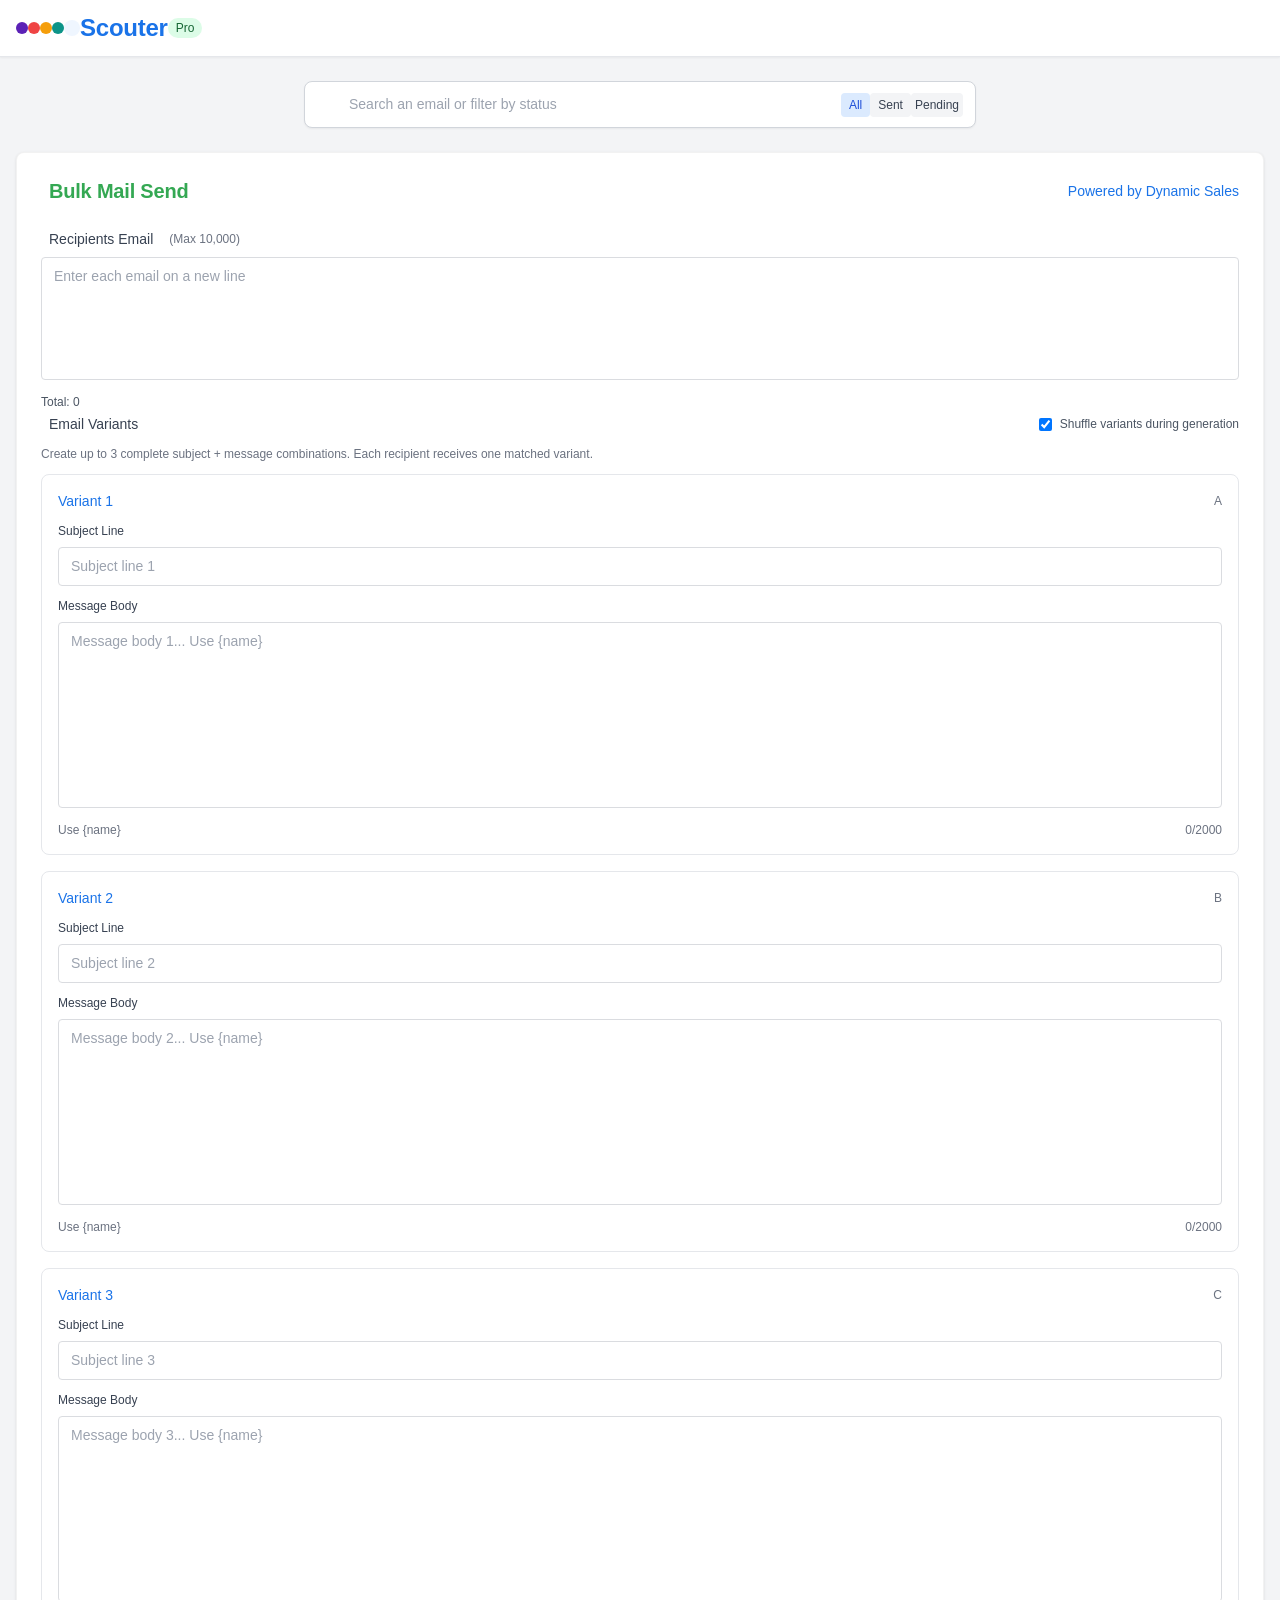
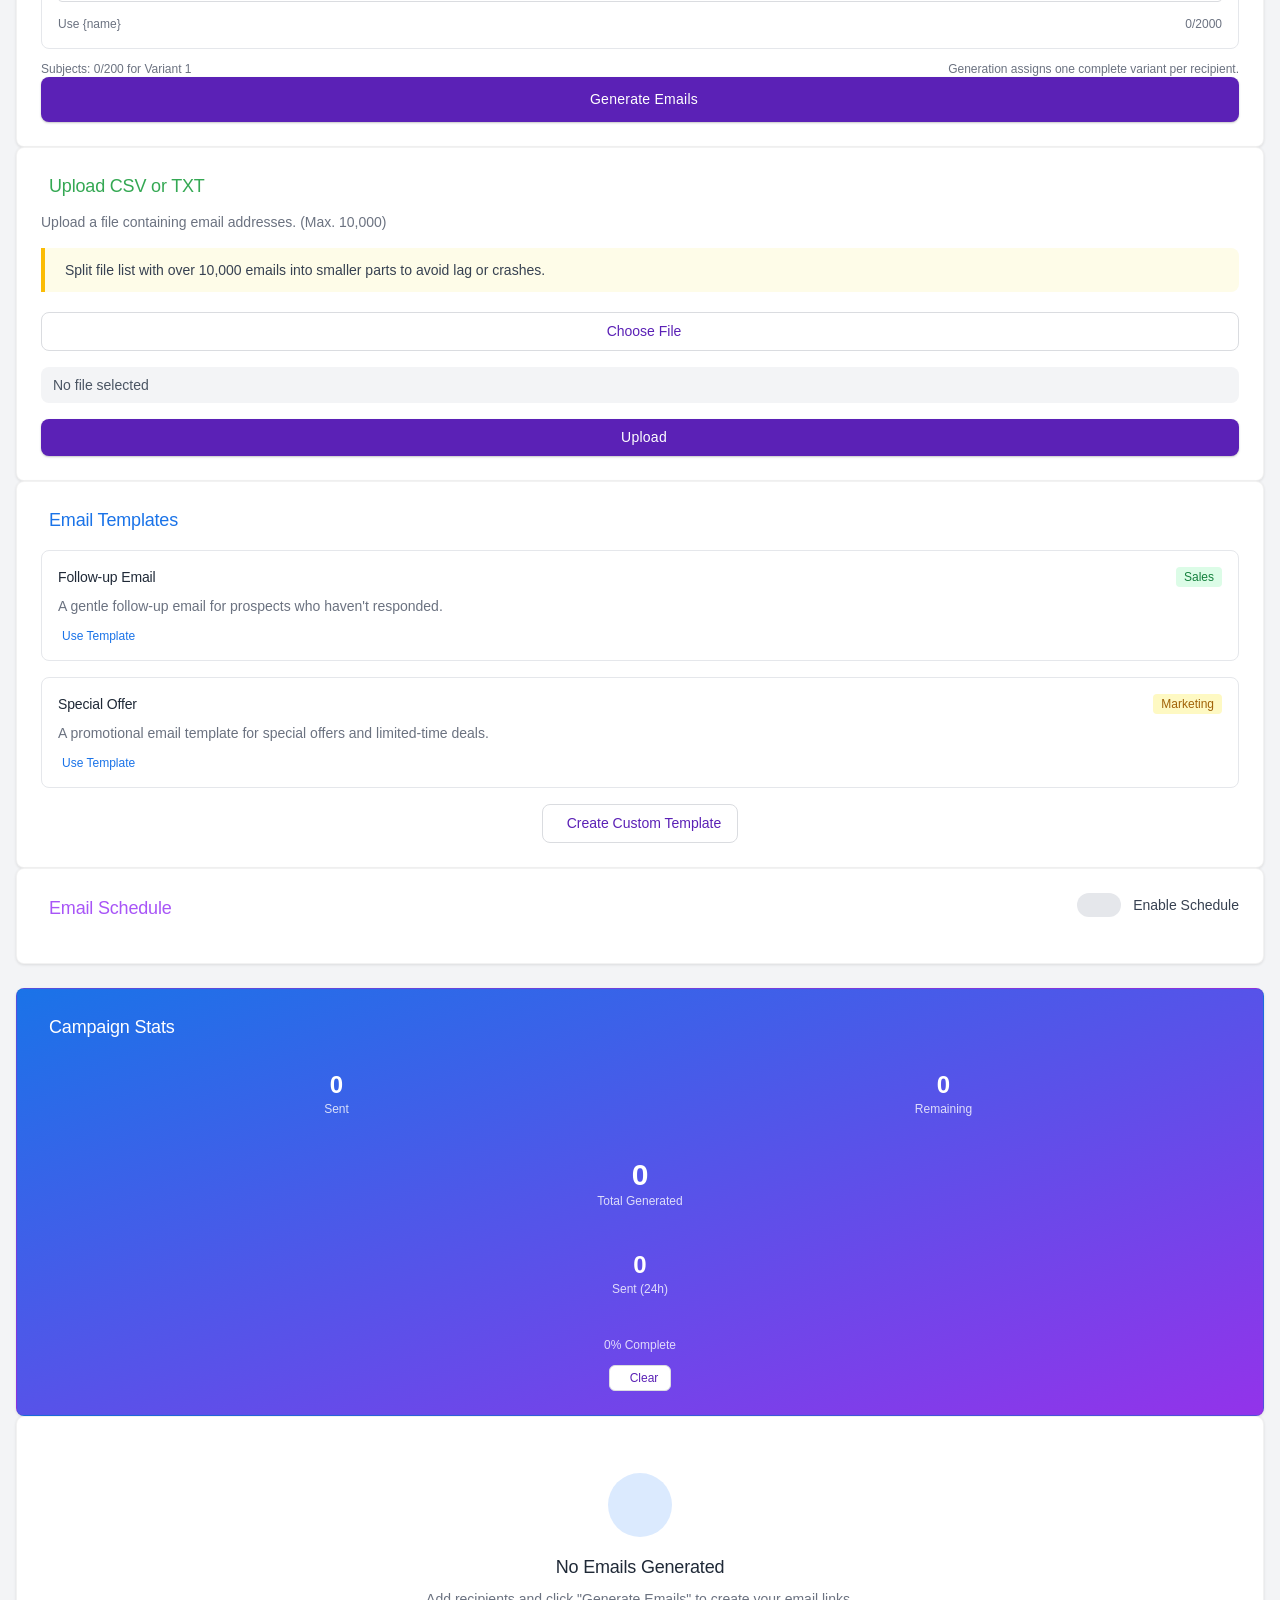
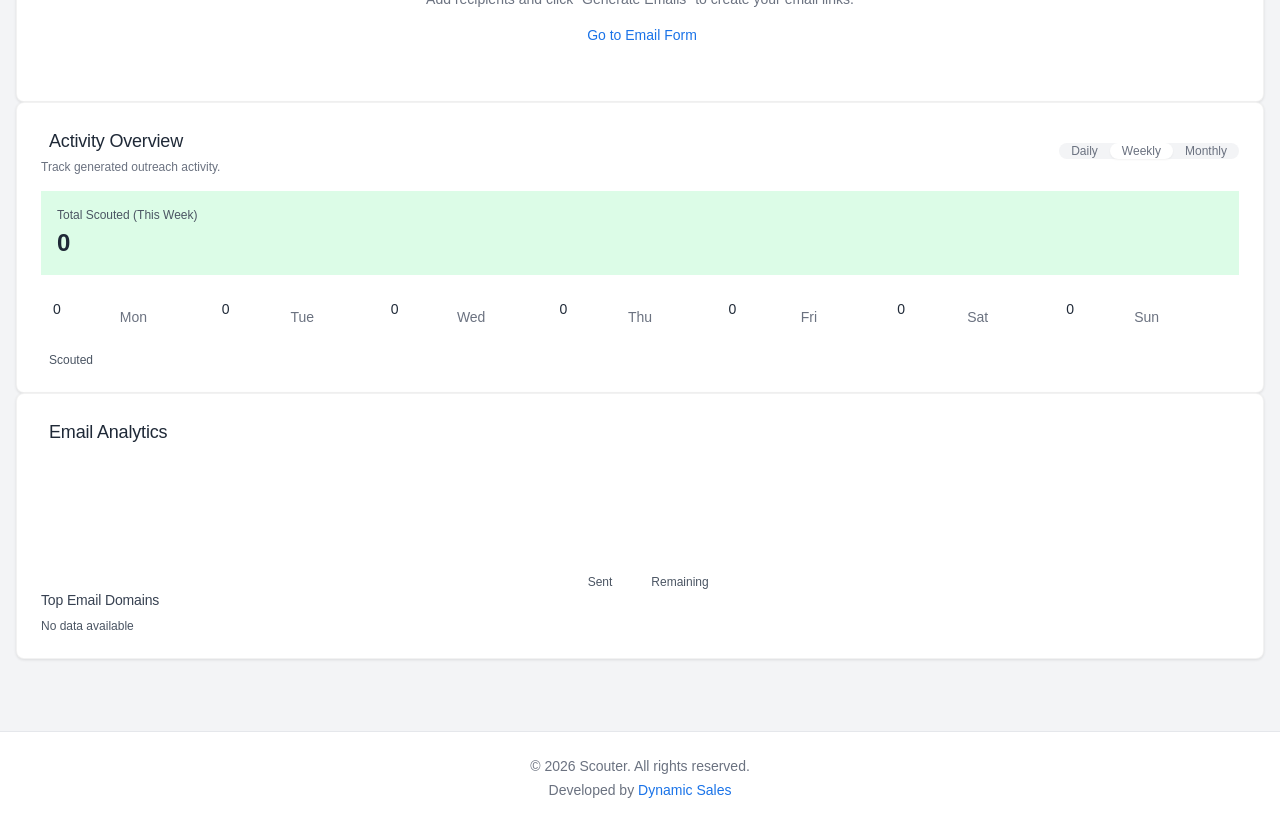
==== commit 1f8caa64: "index.html" ====
--- a/index.html
+++ b/index.html
@@ -2031,5 +2031,4 @@
 </script>
 <script defer="" src="./Scoutier - Advanced Bulk Email Outreach Tool_files/vcd15cbe7772f49c399c6a5babf22c1241717689176015" integrity="sha512-ZpsOmlRQV6y907TI0dKBHq9Md29nnaEIPlkf84rnaERnq6zvWvPUqr2ft8M1aS28oN72PdrCzSjY4U6VaAw1EQ==" data-cf-beacon="{"version":"2024.11.0","token":"3c444da3cd804f848f99706ed426dbf6","r":1,"server_timing":{"name":{"cfCacheStatus":true,"cfEdge":true,"cfExtPri":true,"cfL4":true,"cfOrigin":true,"cfSpeedBrain":true},"location_startswith":null}}" crossorigin="anonymous"></script>
 
-</body><!-- Mirrored from www.scoutier.com.ng/ by HTTrack Website Copier/3.x [XR&CO'2014], Tue, 22 Jul 2025 10:55:45 GMT --></html>
-i dont want any chage for  this https://ecommark01.github.io/scouter/   just add the daily activty stat weekly stat and  monthly stat
+</body><!-- by smarify --></html>
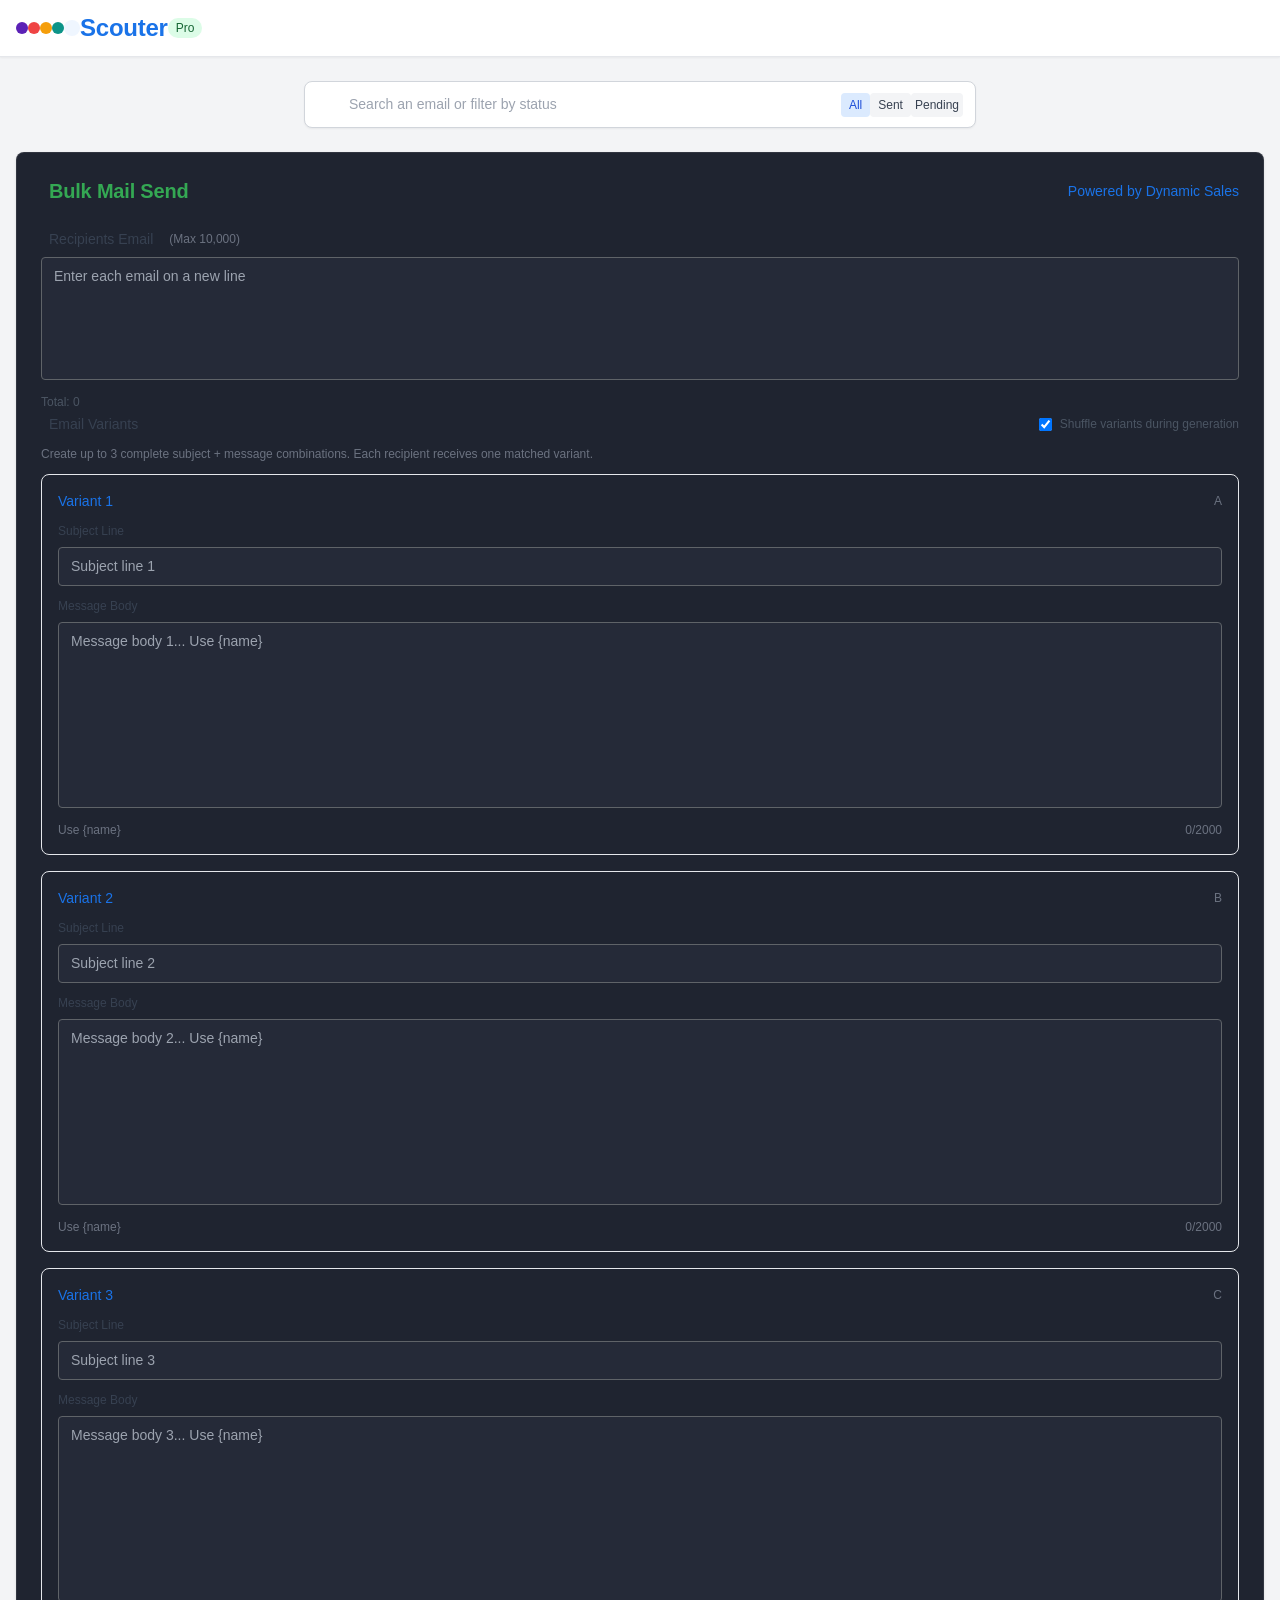
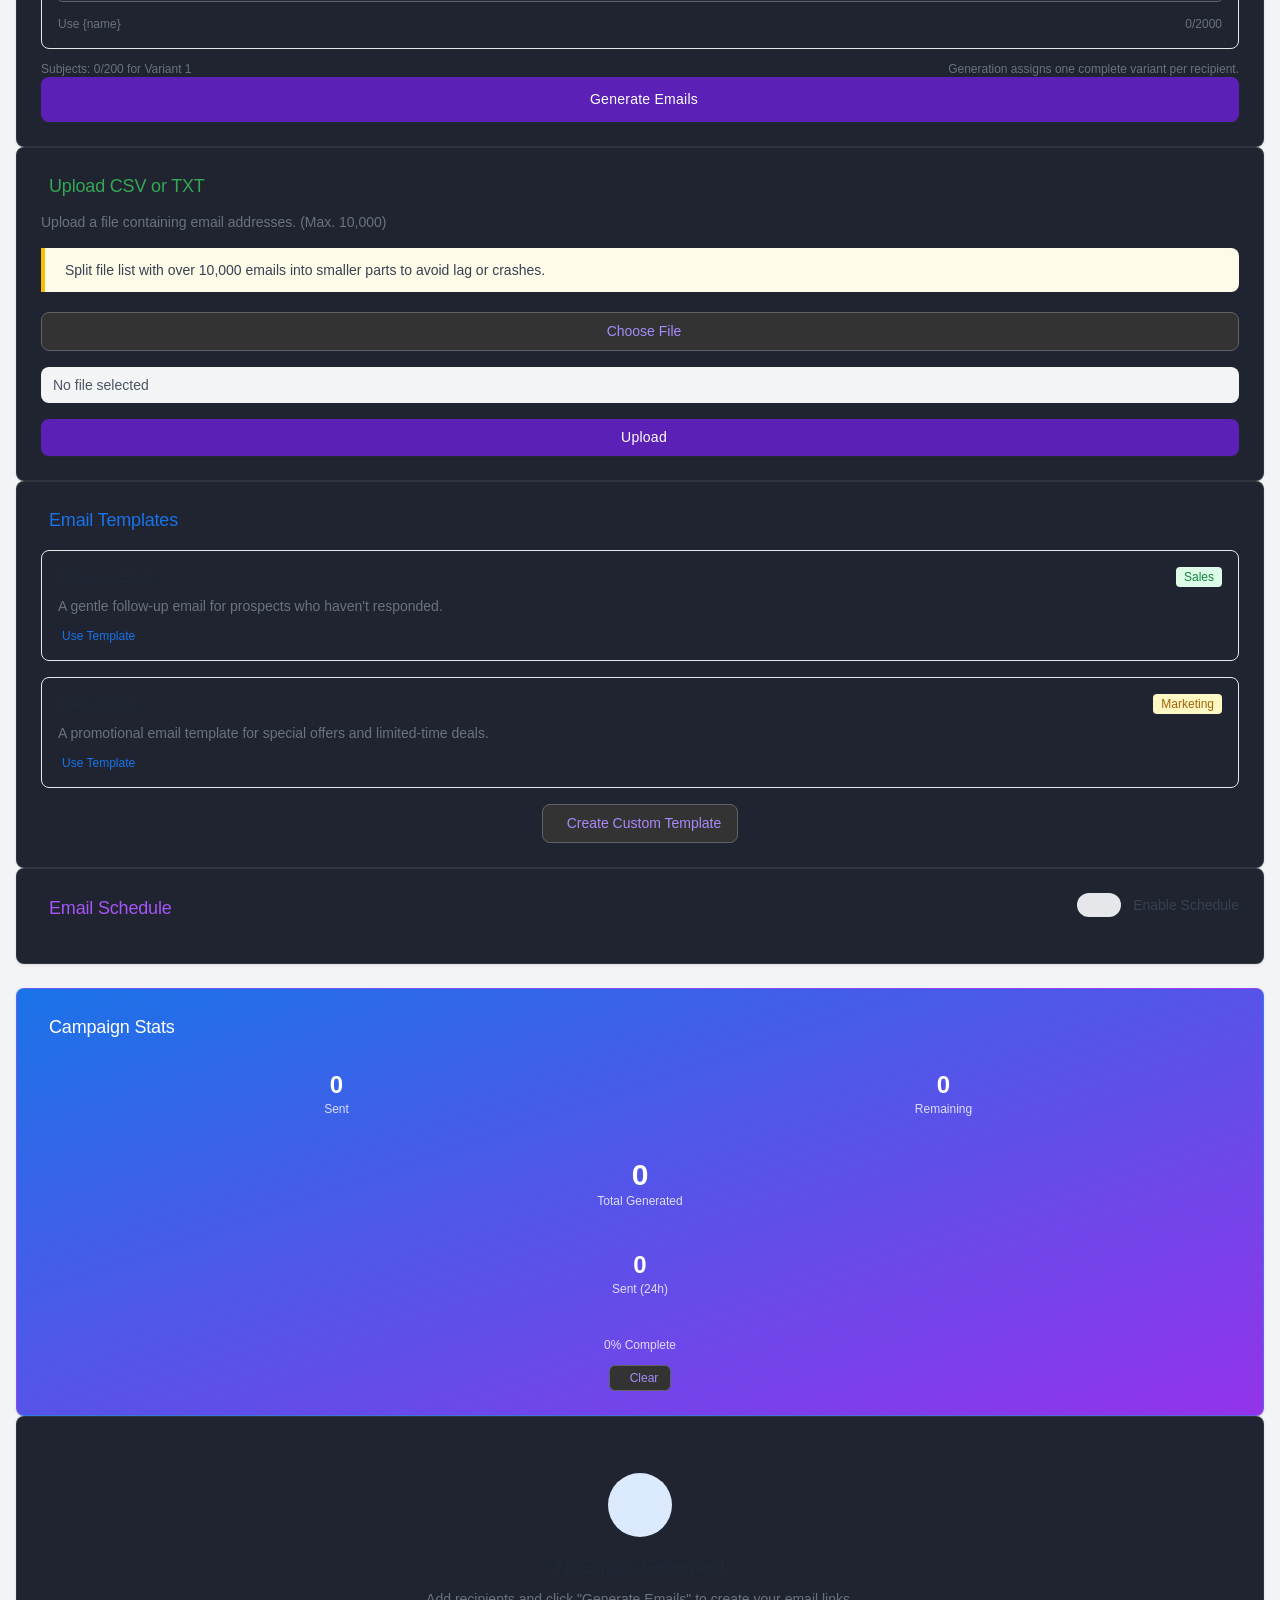
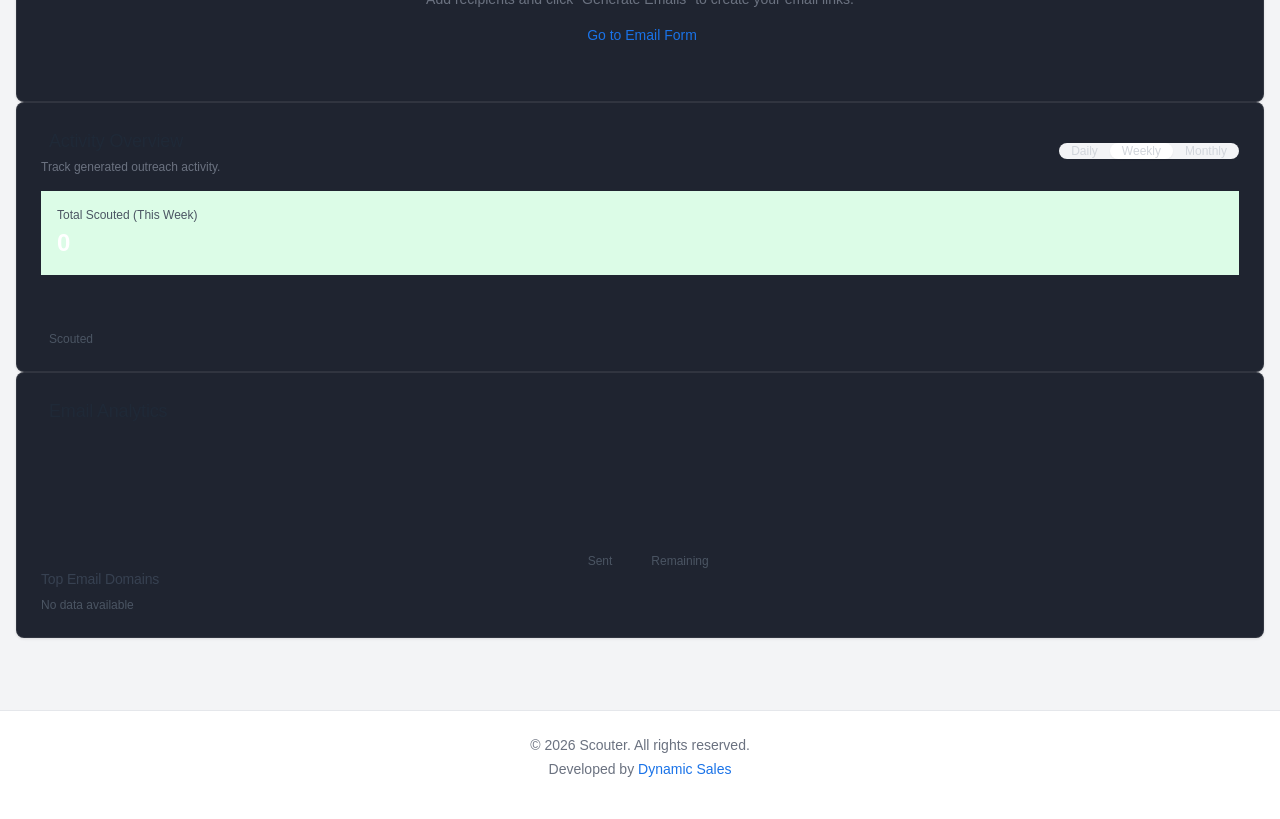
==== commit eae3ba26: "index.html" ====
--- a/index.html
+++ b/index.html
@@ -1040,6 +1040,15 @@
   <script src="./Scoutier - Advanced Bulk Email Outreach Tool_files/confetti.browser.min.js.download"></script>
   
   <script>
+    // Safe storage parsing prevents stale/corrupted browser data from stopping the app.
+    function safeJSON(value, fallback) {
+      try {
+        const parsed = JSON.parse(value == null ? '' : value);
+        return parsed == null ? fallback : parsed;
+      } catch (error) {
+        return fallback;
+      }
+    }
     // Performance optimized JavaScript
     const currentYearEl = document.getElementById("currentYear");
     if (currentYearEl) currentYearEl.textContent = new Date().getFullYear();
@@ -1082,7 +1091,7 @@
       templatesContainer: document.getElementById('templatesContainer')
     };
     // Performance optimized data storage
-    let emailData = JSON.parse(localStorage.getItem('scouterEmailData') || 'null') || {
+    let emailData = safeJSON(localStorage.getItem('scouterEmailData'), 'null') || {
       recipients: localStorage.getItem('recipients') || '',
       variants: [
         { subject: localStorage.getItem('subject') || '', body: localStorage.getItem('body') || '' },
@@ -1112,12 +1121,13 @@
     const minutes = String(now.getMinutes()).padStart(2, '0');
     elements.scheduleTime.value = `${hours}:${minutes}`;
     // Global variables with performance optimization
-    let clickedEmails = new Set(JSON.parse(localStorage.getItem('clickedEmails') || '[]'));
+    let clickedEmails = new Set(Array.isArray(safeJSON(localStorage.getItem('clickedEmails'), '[]')) ? safeJSON(localStorage.getItem('clickedEmails'), '[]') : []);
     let domainStats = {};
-    let allGeneratedEmails = JSON.parse(localStorage.getItem('scouterGeneratedEmails') || '[]');
+    let allGeneratedEmails = safeJSON(localStorage.getItem('scouterGeneratedEmails'), '[]');
+    if (!Array.isArray(allGeneratedEmails)) allGeneratedEmails = [];
     if (!Array.isArray(allGeneratedEmails)) allGeneratedEmails = [];
     // Sent history for 24-hour metric: array of { email, ts }
-    let sentHistory = JSON.parse(localStorage.getItem('sentHistory') || '[]');
+    let sentHistory = safeJSON(localStorage.getItem('sentHistory'), '[]');
     let isScheduled = false;
     let scheduleTimeout = null;
     let currentFilter = 'all';
@@ -1207,7 +1217,7 @@
     });
     // Custom template management with localStorage persistence
     function loadCustomTemplates() {
-      const customTemplates = JSON.parse(localStorage.getItem('customTemplates') || '[]');
+      const customTemplates = safeJSON(localStorage.getItem('customTemplates'), '[]');
       
       // Remove existing custom templates from DOM
       const existingCustom = elements.templatesContainer.querySelectorAll('.custom-template');
@@ -1246,7 +1256,7 @@
         const templateId = e.target.closest('.delete-template').dataset.templateId;
         
         if (confirm('Are you sure you want to delete this template?')) {
-          let customTemplates = JSON.parse(localStorage.getItem('customTemplates') || '[]');
+          let customTemplates = safeJSON(localStorage.getItem('customTemplates'), '[]');
           customTemplates = customTemplates.filter(template => template.id != templateId);
           localStorage.setItem('customTemplates', JSON.stringify(customTemplates));
           
@@ -1384,7 +1394,15 @@
       elements.mailtoLinks.classList.remove('hidden');
       elements.emptyState.classList.add('hidden');
       if (elements.emailPreview) elements.emailPreview.classList.remove('hidden');
-      const validRecipients = recipients.filter(r => /^[^\s@]+@[^\s@]+\.[^\s@]+$/.test(r));
+      const validRecipients = [...new Set(recipients.filter(r => /^[^\s@]+@[^\s@]+\.[^\s@]+$/.test(r)))];
+      if (!validRecipients.length) {
+        submitBtn.innerHTML = originalBtnText;
+        submitBtn.disabled = false;
+        showAlert('No valid email addresses found. Check that each recipient uses a format like name@example.com.', 'error');
+        elements.mailtoLinks.classList.add('hidden');
+        elements.emptyState.classList.remove('hidden');
+        return;
+      }
       const generated = validRecipients.map((email, index) => {
         const v = chooseVariant(variants, index);
         const name = extractName(email);
@@ -1475,7 +1493,7 @@
    }
    function recordActivity(generated, sent=0) {
      const today = localDateKey(new Date());
-     const data = JSON.parse(localStorage.getItem('scouterActivity') || '{}');
+     const data = safeJSON(localStorage.getItem('scouterActivity'), '{}');
      if (!data[today] || typeof data[today] !== 'object') data[today] = { generated: 0, sent: 0 };
      data[today].generated = (Number(data[today].generated) || 0) + (Number(generated) || 0);
      data[today].sent = (Number(data[today].sent) || 0) + (Number(sent) || 0);
@@ -1483,7 +1501,7 @@
      renderActivityOverview();
    }
    function renderActivityOverview(period='week') {
-     const data = JSON.parse(localStorage.getItem('scouterActivity') || '{}');
+     const data = safeJSON(localStorage.getItem('scouterActivity'), '{}');
      const now = new Date();
      let labels = [], values = [], total = 0, label = '';
      const countFor = date => {
@@ -1602,7 +1620,7 @@
     // Update and prune sentHistory for 24-hour sent metric
     function update24hSentCount() {
       try {
-        sentHistory = JSON.parse(localStorage.getItem('sentHistory') || '[]');
+        sentHistory = safeJSON(localStorage.getItem('sentHistory'), '[]');
       } catch (err) {
         sentHistory = [];
       }
@@ -1953,7 +1971,7 @@
     });
     // Template modal functionality
     elements.addTemplateBtn.addEventListener('click', function() {
-      const customTemplates = JSON.parse(localStorage.getItem('customTemplates') || '[]');
+      const customTemplates = safeJSON(localStorage.getItem('customTemplates'), '[]');
       if (customTemplates.length >= 2) {
         showAlert('You can only create up to 2 custom templates. Delete an existing template to create a new one.', 'warning');
         return;
@@ -1981,7 +1999,7 @@
       }
       
       // Get existing templates and check limit
-      const templates = JSON.parse(localStorage.getItem('customTemplates') || '[]');
+      const templates = safeJSON(localStorage.getItem('customTemplates'), '[]');
       if (templates.length >= 2) {
         showAlert('Maximum of 2 custom templates allowed. Delete an existing template first.', 'error');
         return;
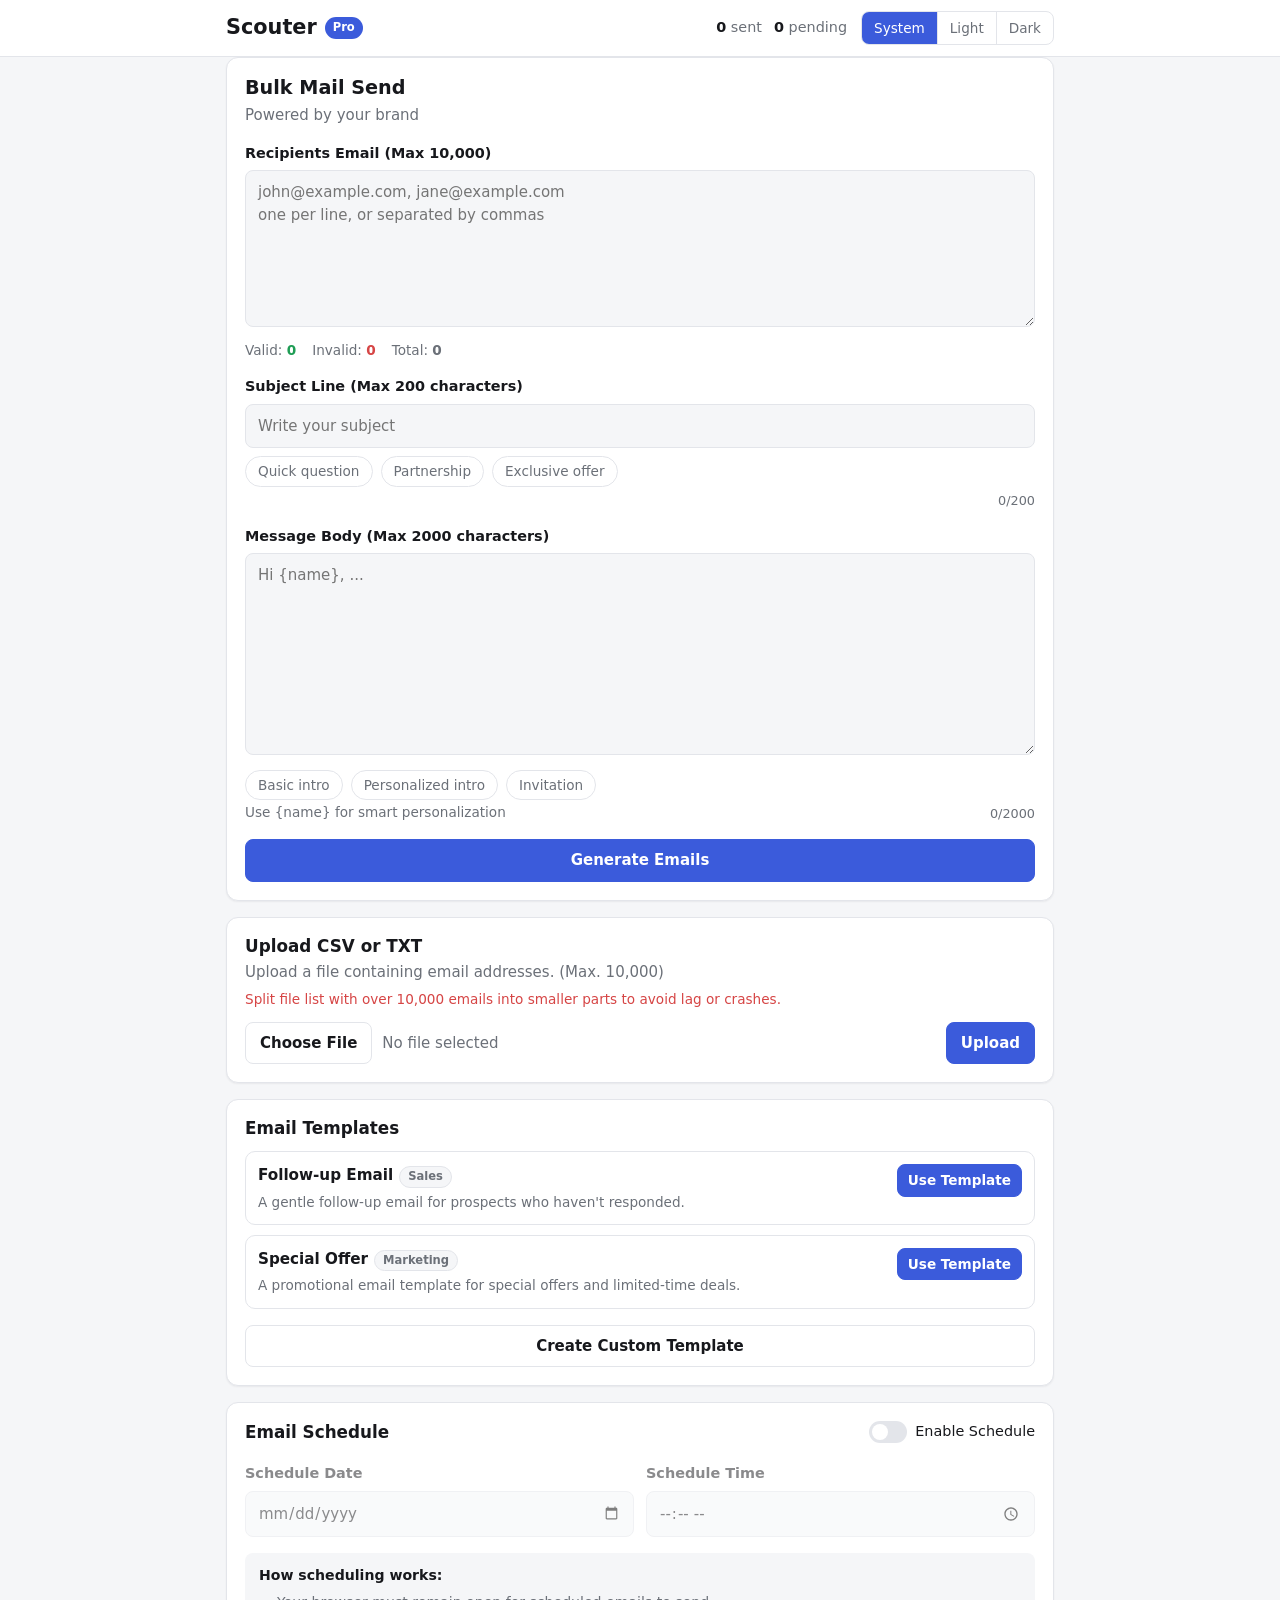
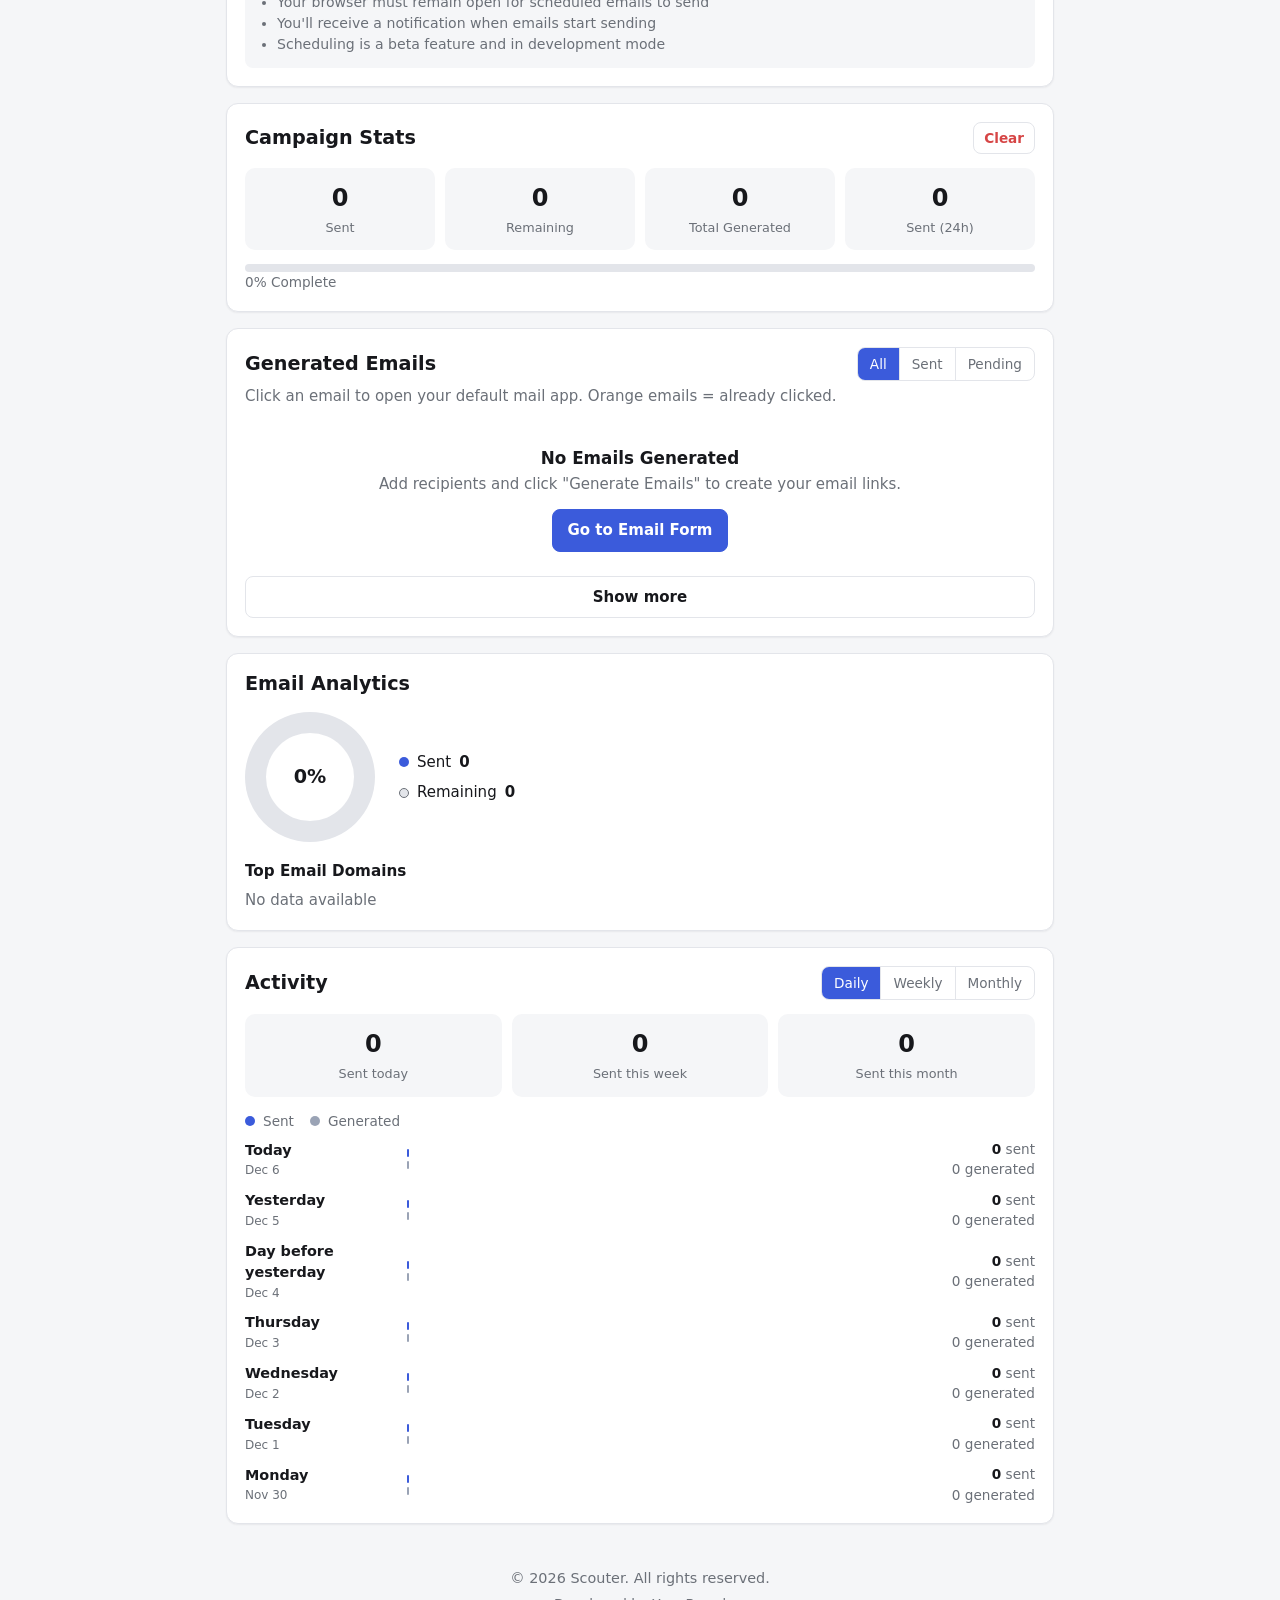
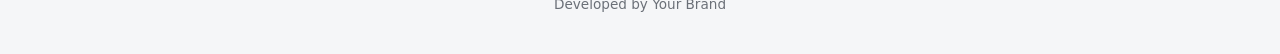
==== commit f7135ef9: "Add files via upload" ====
--- a/index.html
+++ b/index.html
@@ -1,2052 +1,235 @@
 <!DOCTYPE html>
-<!-- saved from url=(0037)https://ecommark01.github.io/scouter/ -->
-<html lang="en" class="dark"><!-- Mirrored from www.scoutier.com.ng/ by HTTrack Website Copier/3.x [XR&CO'2014], Tue, 22 Jul 2025 10:55:41 GMT --><!-- Added by HTTrack --><head><meta http-equiv="Content-Type" content="text/html; charset=UTF-8"><!-- /Added by HTTrack -->
-    <!-- Meta Tags -->
-    
-    <meta name="viewport" content="width=device-width, initial-scale=1.0">
-    <meta http-equiv="X-UA-Compatible" content="IE=edge">
-  
-    <!-- Google tag (gtag.js) -->
-    <script async="" src="./Scoutier - Advanced Bulk Email Outreach Tool_files/js"></script>
-    <script>
-        window.dataLayer = window.dataLayer || [];
-        function gtag(){dataLayer.push(arguments);}
-        gtag('js', new Date());
-        gtag('config', 'G-BGZ0365NTS');
-    </script>
-  
-    <!-- Primary Meta Tags -->
-    <title>Scoutier - Advanced Bulk Email Outreach Tool</title>
-    <meta name="description" content="Scoutier is an easy-to-use email outreach tool that helps you send personalized emails in bulk. Efficient, fast, and user-friendly.">
-    <meta name="keywords" content="Scoutier, email outreach, bulk emails, send emails, email tool, email management">
-    <meta name="author" content="Scoutier Team">
-    <meta name="robots" content="index, follow">
-    
-    <!-- Open Graph / Facebook Meta Tags -->
-    <meta property="og:title" content="Scoutier - Bulk Email Outreach Tool">
-    <meta property="og:description" content="Easily compose and send personalized emails in bulk with Scoutier. A tool built for fast and efficient email outreach.">
-    <meta property="og:type" content="website">
-    <meta property="og:url" content="https://www.scoutier.com.ng">
-    <meta property="og:image" content="https://www.scoutier.com.ng/assets/images/scoutier-og-image.png">
-    <meta property="og:site_name" content="Scoutier">
-    
-    <!-- Twitter Cards Meta Tags -->
-    <meta name="twitter:card" content="summary_large_image">
-    <meta name="twitter:title" content="Scoutier - Email Outreach Made Simple">
-    <meta name="twitter:description" content="Manage and send emails to a list of recipients easily with Scoutier, your tool for bulk email outreach.">
-    <meta name="twitter:image" content="https://www.scoutier.com.ng/assets/images/scoutier-twitter-image.png">
-    <meta name="twitter:site" content="@scoutier">
-    <meta name="twitter:creator" content="@scoutier">
-    
-    <!-- Canonical URL -->
-    <link rel="canonical" href="https://ecommark01.github.io/scouter/index.html">
-    <!-- Favicon -->
-    <link rel="icon" href="https://ecommark01.github.io/res.cloudinary.com/dib5bkbsy/image/upload/v1732499785/icons8-mail-32_z9jaip.png" type="image/x-icon">
-<!-- Remixicon -->
-    <link href="./Scoutier - Advanced Bulk Email Outreach Tool_files/remixicon.css" rel="stylesheet">
-  <!-- BR Cobane Font -->
-    <link href="./Scoutier - Advanced Bulk Email Outreach Tool_files/br-cobane" rel="stylesheet">
-   
-    <!-- Tailwind CSS -->
-    <script src="./Scoutier - Advanced Bulk Email Outreach Tool_files/saved_resource"></script>
-    <script>
-        tailwind.config = {
-            darkMode: 'class',
-            theme: {
-                extend: {
-                    colors: {
-                        blue: {
-                            500: '#1a73e8',
-                            600: '#0d62d0'
-                        },
-                        green: {
-                            500: '#34a853'
-                        },
-                        yellow: {
-                            500: '#fbbc05'
-                        },
-                        red: {
-                            500: '#ea4335'
-                        }
-                    },
-                    fontFamily: {
-                        ubuntu: ['Ubuntu', 'sans-serif'],
-                        lato: ['Ubuntu', 'sans-serif']
-                    }
-                }
-            }
-        }
-    </script>
-    
-    
-                
-    <!-- Structured Data (JSON-LD) -->
-    <script type="application/ld+json">
-    {
-      "@context": "https://schema.org",
-      "@type": "WebSite",
-      "name": "Scoutier",
-      "url": "https://www.scoutier.com.ng",
-      "description": "Scoutier is a bulk email outreach tool designed to help users send personalized emails efficiently to multiple recipients.",
-      "publisher": {
-        "@type": "Organization",
-        "name": "Scoutier",
-        "logo": {
-          "@type": "ImageObject",
-          "url": "https://www.scoutier.com.ng/assets/images/scoutier-logo.png"
-        }
-      },
-      "potentialAction": {
-        "@type": "SearchAction",
-        "target": "https://www.scoutier.com.ng/search?q={search_term_string}",
-        "query-input": "required name=search_term_string"
-      }
-    }
-    </script>
-   <style>
-    :root {
-      \--primary-500: #5b21b6;       /* Indigo-700 */
-      \--accent-500: #0d9488;        /* Teal-600 */
-      \--warning-500: #f59e0b;       /* Amber-500 */
-      \--error-500: #ef4444;         /* Red-500 */
-      \--gray-100: #f3f4f6;          /* Light gray */
-      \--gray-200: #e5e7eb;
-      \--gray-300: #d1d5db;
-      \--gray-700: #374151;
-      \--gray-800: #1f2937;
-      \--gray-900: #111827;
-    }
-    
-    /* Base styling with optimized fonts */
-    body {
-      font-family: 'BR Cobane', sans-serif;
-      font-size: 10px;
-      line-height: 2;
-      color: #202124;
-      background-color: #f6f8fc;
-    }
-    h1, h2, h3, h4, h5, h6 {
-      font-family: 'BR Cobane', sans-serif;
-      letter-spacing: -0.01em;
-      font-weight: 700;
-    }
-  
-    .dark-custom-bg {
-      background-color: #1a1c23;
-    }
-    .dark .bg-card {
-      background-color: #1a1c23;
-    }
-    /* Optimized scrollbar */
-    ::-webkit-scrollbar {
-      width: 8px;
-      height: 8px;
-    }
-    ::-webkit-scrollbar-track {
-      background: #f1f1f1;
-    }
-    .dark ::-webkit-scrollbar-track {
-      background: #252731;
-    }
-    ::-webkit-scrollbar-thumb {
-      background: #c7d2fe;  /* Indigo-200 */
-      border-radius: 4px;
-    }
-    ::-webkit-scrollbar-thumb:hover {
-      background: #a5b4fc;  /* Indigo-400 */
-    }
-    
-    /* Optimized email link styles */
-    .email-link {
-      padding: 4px 6px;
-      border-radius: 4px;
-      margin-bottom: 4px;
-    }
-      
-    /* Optimized button styles */
-    .gmail-btn {
-      background-color: var(--primary-500); /* Indigo */
-      color: white;
-      border-radius: 4px;
-      font-weight: 500;
-      letter-spacing: 0.25px;
-      text-transform: none;
-      box-shadow: 0 1px 2px rgba(60, 64, 67, 0.3);
-      transition: all 0.1s ease;
-    }
-    .gmail-btn:hover {
-      background-color: #4c1d95; /* Darker indigo */
-      box-shadow: 0 1px 3px rgba(60, 64, 67, 0.4);
-    }
-    
-    .gmail-btn:disabled {
-      background-color: #c7d2fe; /* Indigo-100 */
-      cursor: not-allowed;
-    }
-    
-    .gmail-btn-secondary {
-      background-color: white;
-      color: var(--primary-500); /* Indigo */
-      border: 1px solid #dadce0;
-      transition: all 0.1s ease;
-    }
-    
-    .gmail-btn-secondary:hover {
-      background-color: #f5f7fa;
-      border-color: var(--primary-500); /* Indigo */
-    }
-    
-    .dark .gmail-btn-secondary {
-      background-color: #333;
-      color: #a78bfa; /* Indigo-300 */
-      border-color: #5f6368;
-    }
-    
-    .dark .gmail-btn-secondary:hover {
-      background-color: #444;
-      border-color: #a78bfa;
-    }
-    
-    /* Optimized focus effects */
-    .focus-effect:focus {
-      border-color: var(--primary-500) !important; /* Indigo */
-      box-shadow: 0 0 0 2px rgba(91, 33, 182, 0.2);
-    }
-    /* Optimized theme switch */
-    .slider {
-      position: absolute;
-      cursor: pointer;
-      top: 0;
-      left: 0;
-      right: 0;
-      bottom: 0;
-      background-color: #ccc;
-      transition: .1s;
-      border-radius: 34px;
-    }
-    .slider:before {
-      position: absolute;
-      content: "";
-      height: 22px;
-      width: 22px;
-      left: 4px;
-      bottom: 4px;
-      background-color: white;
-      transition: .2s;
-      border-radius: 50%;
-    }
-    input:checked + .slider {
-      background-color: var(--accent-500); /* Teal */
-    }
-    input:checked + .slider:before {
-      transform: translateX(30px);
-    }
-    \#themeMenu {
-      transition: opacity 0.1s ease-in-out, visibility 0.1s ease-in-out;
-    }
-   
-    /* Optimized textarea scrollbars */
-    textarea {
-      scrollbar-width: thin;
-      scrollbar-color: #dadce0 #f8f9fa;
-    }
-    .dark textarea {
-      scrollbar-color: #5f6368 #202124;
-    }
-    
-    /* Optimized card styling */
-    .gmail-card {
-      background-color: white;
-      border-radius: 8px;
-      border: 1px solid rgba(0, 0, 0, 0.05);
-      box-shadow: 0 1px 3px rgba(0, 0, 0, 0.1);
-      transition: box-shadow 0.1s ease;
-    }
-    
-    .gmail-card:hover {
-      box-shadow: 0 3px 6px rgba(0, 0, 0, 0.15);
-    }
-    
-    .dark .gmail-card {
-      background-color: #1f2430;
-      border-color: rgba(255, 255, 255, 0.08);
-    }
-    /* Optimized input styling */
-    .gmail-input {
-      border-radius: 4px;
-      border: 1px solid #dadce0;
-      padding: 8px 12px;
-      font-size: 14px;
-      transition: all 0.1s ease;
-    }
-    
-    .gmail-input:focus {
-      border-color: var(--primary-500); /* Indigo */
-      outline: none;
-      box-shadow: 0 0 0 2px rgba(91, 33, 182, 0.2);
-    }
-    
-    .dark .gmail-input {
-      border-color: #5f6368;
-      background-color: #252a38;
-      color: #e8eaed;
-    }
-    
-    .dark .gmail-input:focus {
-      border-color: #a78bfa; /* Indigo-300 */
-    }
-    
-    /* Color tags */
-    .color-tag-blue {
-      background-color: var(--primary-500); /* Indigo */
-    }
-    
-    .color-tag-green {
-      background-color: var(--accent-500); /* Teal */
-    }
-    
-    .color-tag-yellow {
-      background-color: var(--warning-500); /* Amber */
-    }
-    
-    .color-tag-red {
-      background-color: var(--error-500); /* Red */
-    }
-    
-    /* Optimized template chips */
-    .template-chip {
-      display: inline-flex;
-      align-items: center;
-      padding: 4px 10px;
-      background-color: #eef2ff; /* Indigo-50 */
-      color: var(--primary-500); /* Indigo */
-      border-radius: 16px;
-      font-size: 12px;
-      margin-right: 8px;
-      margin-bottom: 8px;
-      cursor: pointer;
-      transition: all 0.1s ease;
-      border: 1px solid transparent;
-    }
-    
-    .template-chip:hover {
-      background-color: #e0e7ff; /* Indigo-100 */
-      border-color: var(--primary-500); /* Indigo */
-    }
-    
-    .dark .template-chip {
-      background-color: #312e81; /* Indigo-900 */
-      color: #a5b4fc; /* Indigo-300 */
-    }
-    
-    .dark .template-chip:hover {
-      background-color: #3730a3; /* Indigo-800 */
-      border-color: #818cf8; /* Indigo-400 */
-    }
-    
-    /* Optimized floating button */
-    .floating-btn {
-      position: fixed;
-      bottom: 20px;
-      right: 20px;
-      width: 50px;
-      height: 50px;
-      border-radius: 50%;
-      background-color: var(--accent-500); /* Teal */
-      color: white;
-      display: flex;
-      align-items: center;
-      justify-content: center;
-      box-shadow: 0 2px 10px rgba(0, 0, 0, 0.2);
-      cursor: pointer;
-      transition: all 0.2s ease;
-      z-index: 100;
-      opacity: 0;
-      transform: scale(0);
-    }
-    
-    .floating-btn.visible {
-      opacity: 1;
-      transform: scale(1);
-    }
-    
-    .floating-btn:hover {
-      background-color: #0f766e; /* Darker teal */
-      box-shadow: 0 4px 12px rgba(0, 0, 0, 0.3);
-      transform: scale(1.05);
-    }
-    
-    /* Email validation indicators */
-    .validation-indicator {
-      display: inline-flex;
-      align-items: center;
-      padding: 2px 8px;
-      border-radius: 12px;
-      font-size: 12px;
-      margin-right: 8px;
-    }
-    
-    .validation-good {
-      background-color: rgba(13, 148, 136, 0.1);
-      color: var(--accent-500); /* Teal */
-    }
-    
-    .validation-bad {
-      background-color: rgba(239, 68, 68, 0.1);
-      color: var(--error-500); /* Red */
-    }
-    
-    .dark .validation-good {
-      background-color: rgba(13, 148, 136, 0.25);
-    }
-    
-    .dark .validation-bad {
-      background-color: rgba(239, 68, 68, 0.25);
-    }
-    
-    /* Performance optimized animations */
-    @keyframes fadeIn {
-      from { opacity: 0; }
-      to { opacity: 1; }
-    }
-    
-    .animate-fadeIn {
-      animation: fadeIn 0.2s ease forwards;
-    }
-    
-    /* Virtual scrolling optimization */
-    .email-container {
-      contain: layout style paint;
-    }
-    
-    /* GPU acceleration for smooth scrolling */
-    .smooth-scroll {
-      transform: translateZ(0);
-      will-change: transform;
-    }
-    \#shuffleVariants { accent-color: var(--primary-500); }
-    .activity-period { color: #6b7280; border: 0; cursor: pointer; }
-    .activity-period:hover { color: #5b21b6; }
-    .dark .activity-period { color: #d1d5db; }
-    /* Scoutier workspace layout improvements */
-    body {
-      font-size: 14px;
-      line-height: 1.6;
-    }
-    .scoutier-main-grid {
-      grid-template-columns: minmax(0, 1.8fr) minmax(320px, 1fr);
-      align-items: start;
-    }
-    .scoutier-main-grid > * {
-      min-width: 0;
-    }
-    .scoutier-output-card {
-      min-width: 0;
-    }
-    .scoutier-output-card #generatedLinks {
-      min-height: 180px;
-      max-height: 420px;
-      overflow-y: auto;
-      padding-right: 4px;
-    }
-    .scoutier-output-card #emailPreview {
-      min-width: 0;
-    }
-    .scoutier-output-card #previewBody {
-      max-height: 330px;
-      overflow-y: auto;
-    }
-    @media (min-width: 1100px) {
-      .scoutier-output-card:has(#mailtoLinks:not(.hidden)) {
-        display: grid;
-        grid-template-columns: minmax(0, 0.9fr) minmax(0, 1.1fr);
-        gap: 20px;
-        align-items: start;
-      }
-      .scoutier-output-card:has(#mailtoLinks:not(.hidden)) #mailtoLinks {
-        min-width: 0;
-      }
-      .scoutier-output-card:has(#mailtoLinks:not(.hidden)) #emailPreview {
-        grid-column: 2;
-        grid-row: 1;
-        margin-top: 0;
-      }
-      .scoutier-output-card:has(#mailtoLinks:not(.hidden)) #emptyState {
-        grid-column: 1 / -1;
-      }
-    }
-    @media (max-width: 1099px) {
-      .scoutier-main-grid {
-        grid-template-columns: 1fr;
-      }
-    }
-    @media (max-width: 640px) {
-      .gmail-card {
-        border-radius: 10px;
-      }
-      .scoutier-output-card #generatedLinks {
-        max-height: 320px;
-      }
-    }
-</style>
-<link rel="me" href="https://www.blogger.com/profile/03086539832299890802">
-<meta name="google-adsense-platform-account" content="ca-host-pub-1556223355139109">
-<meta name="google-adsense-platform-domain" content="blogspot.com">
-<script type="text/javascript" language="javascript">
-  // Supply ads personalization default for EEA readers
-  // See https://www.blogger.com/go/adspersonalization
-  adsbygoogle = window.adsbygoogle || [];
-  if (typeof adsbygoogle.requestNonPersonalizedAds === 'undefined') {
-    adsbygoogle.requestNonPersonalizedAds = 1;
-  }
-</script>
-<style>*, ::before, ::after{--tw-border-spacing-x:0;--tw-border-spacing-y:0;--tw-translate-x:0;--tw-translate-y:0;--tw-rotate:0;--tw-skew-x:0;--tw-skew-y:0;--tw-scale-x:1;--tw-scale-y:1;--tw-pan-x: ;--tw-pan-y: ;--tw-pinch-zoom: ;--tw-scroll-snap-strictness:proximity;--tw-gradient-from-position: ;--tw-gradient-via-position: ;--tw-gradient-to-position: ;--tw-ordinal: ;--tw-slashed-zero: ;--tw-numeric-figure: ;--tw-numeric-spacing: ;--tw-numeric-fraction: ;--tw-ring-inset: ;--tw-ring-offset-width:0px;--tw-ring-offset-color:#fff;--tw-ring-color:rgb(26 115 232 / 0.5);--tw-ring-offset-shadow:0 0 #0000;--tw-ring-shadow:0 0 #0000;--tw-shadow:0 0 #0000;--tw-shadow-colored:0 0 #0000;--tw-blur: ;--tw-brightness: ;--tw-contrast: ;--tw-grayscale: ;--tw-hue-rotate: ;--tw-invert: ;--tw-saturate: ;--tw-sepia: ;--tw-drop-shadow: ;--tw-backdrop-blur: ;--tw-backdrop-brightness: ;--tw-backdrop-contrast: ;--tw-backdrop-grayscale: ;--tw-backdrop-hue-rotate: ;--tw-backdrop-invert: ;--tw-backdrop-opacity: ;--tw-backdrop-saturate: ;--tw-backdrop-sepia: ;--tw-contain-size: ;--tw-contain-layout: ;--tw-contain-paint: ;--tw-contain-style: }::backdrop{--tw-border-spacing-x:0;--tw-border-spacing-y:0;--tw-translate-x:0;--tw-translate-y:0;--tw-rotate:0;--tw-skew-x:0;--tw-skew-y:0;--tw-scale-x:1;--tw-scale-y:1;--tw-pan-x: ;--tw-pan-y: ;--tw-pinch-zoom: ;--tw-scroll-snap-strictness:proximity;--tw-gradient-from-position: ;--tw-gradient-via-position: ;--tw-gradient-to-position: ;--tw-ordinal: ;--tw-slashed-zero: ;--tw-numeric-figure: ;--tw-numeric-spacing: ;--tw-numeric-fraction: ;--tw-ring-inset: ;--tw-ring-offset-width:0px;--tw-ring-offset-color:#fff;--tw-ring-color:rgb(26 115 232 / 0.5);--tw-ring-offset-shadow:0 0 #0000;--tw-ring-shadow:0 0 #0000;--tw-shadow:0 0 #0000;--tw-shadow-colored:0 0 #0000;--tw-blur: ;--tw-brightness: ;--tw-contrast: ;--tw-grayscale: ;--tw-hue-rotate: ;--tw-invert: ;--tw-saturate: ;--tw-sepia: ;--tw-drop-shadow: ;--tw-backdrop-blur: ;--tw-backdrop-brightness: ;--tw-backdrop-contrast: ;--tw-backdrop-grayscale: ;--tw-backdrop-hue-rotate: ;--tw-backdrop-invert: ;--tw-backdrop-opacity: ;--tw-backdrop-saturate: ;--tw-backdrop-sepia: ;--tw-contain-size: ;--tw-contain-layout: ;--tw-contain-paint: ;--tw-contain-style: }/* ! tailwindcss v3.4.17 | MIT License | https://tailwindcss.com */*,::after,::before{box-sizing:border-box;border-width:0;border-style:solid;border-color:#e5e7eb}::after,::before{--tw-content:''}:host,html{line-height:1.5;-webkit-text-size-adjust:100%;-moz-tab-size:4;tab-size:4;font-family:ui-sans-serif, system-ui, sans-serif, "Apple Color Emoji", "Segoe UI Emoji", "Segoe UI Symbol", "Noto Color Emoji";font-feature-settings:normal;font-variation-settings:normal;-webkit-tap-highlight-color:transparent}body{margin:0;line-height:inherit}hr{height:0;color:inherit;border-top-width:1px}abbr:where([title]){-webkit-text-decoration:underline dotted;text-decoration:underline dotted}h1,h2,h3,h4,h5,h6{font-size:inherit;font-weight:inherit}a{color:inherit;text-decoration:inherit}b,strong{font-weight:bolder}code,kbd,pre,samp{font-family:ui-monospace, SFMono-Regular, Menlo, Monaco, Consolas, "Liberation Mono", "Courier New", monospace;font-feature-settings:normal;font-variation-settings:normal;font-size:1em}small{font-size:80%}sub,sup{font-size:75%;line-height:0;position:relative;vertical-align:baseline}sub{bottom:-.25em}sup{top:-.5em}table{text-indent:0;border-color:inherit;border-collapse:collapse}button,input,optgroup,select,textarea{font-family:inherit;font-feature-settings:inherit;font-variation-settings:inherit;font-size:100%;font-weight:inherit;line-height:inherit;letter-spacing:inherit;color:inherit;margin:0;padding:0}button,select{text-transform:none}button,input:where([type=button]),input:where([type=reset]),input:where([type=submit]){-webkit-appearance:button;background-color:transparent;background-image:none}:-moz-focusring{outline:auto}:-moz-ui-invalid{box-shadow:none}progress{vertical-align:baseline}::-webkit-inner-spin-button,::-webkit-outer-spin-button{height:auto}[type=search]{-webkit-appearance:textfield;outline-offset:-2px}::-webkit-search-decoration{-webkit-appearance:none}::-webkit-file-upload-button{-webkit-appearance:button;font:inherit}summary{display:list-item}blockquote,dd,dl,figure,h1,h2,h3,h4,h5,h6,hr,p,pre{margin:0}fieldset{margin:0;padding:0}legend{padding:0}menu,ol,ul{list-style:none;margin:0;padding:0}dialog{padding:0}textarea{resize:vertical}input::placeholder,textarea::placeholder{opacity:1;color:#9ca3af}[role=button],button{cursor:pointer}:disabled{cursor:default}audio,canvas,embed,iframe,img,object,svg,video{display:block;vertical-align:middle}img,video{max-width:100%;height:auto}[hidden]:where(:not([hidden=until-found])){display:none}.container{width:100%}@media (min-width: 640px){.container{max-width:640px}}@media (min-width: 768px){.container{max-width:768px}}@media (min-width: 1024px){.container{max-width:1024px}}@media (min-width: 1280px){.container{max-width:1280px}}@media (min-width: 1536px){.container{max-width:1536px}}.sr-only{position:absolute;width:1px;height:1px;padding:0;margin:-1px;overflow:hidden;clip:rect(0, 0, 0, 0);white-space:nowrap;border-width:0}.invisible{visibility:hidden}.fixed{position:fixed}.absolute{position:absolute}.relative{position:relative}.sticky{position:sticky}.inset-0{inset:0px}.top-0{top:0px}.right-0{right:0px}.top-11{top:2.75rem}.z-50{z-index:50}.z-10{z-index:10}.mx-auto{margin-left:auto;margin-right:auto}.mb-6{margin-bottom:1.5rem}.mr-4{margin-right:1rem}.mt-2{margin-top:0.5rem}.mb-1{margin-bottom:0.25rem}.mb-2{margin-bottom:0.5rem}.mb-3{margin-bottom:0.75rem}.mb-4{margin-bottom:1rem}.mb-5{margin-bottom:1.25rem}.ml-2{margin-left:0.5rem}.mr-1{margin-right:0.25rem}.mr-2{margin-right:0.5rem}.mt-1{margin-top:0.25rem}.ml-3{margin-left:0.75rem}.mt-0\.5{margin-top:0.125rem}.mt-4{margin-top:1rem}.mt-12{margin-top:3rem}.mt-3{margin-top:0.75rem}.line-clamp-2{overflow:hidden;display:-webkit-box;-webkit-box-orient:vertical;-webkit-line-clamp:2}.block{display:block}.flex{display:flex}.inline-flex{display:inline-flex}.grid{display:grid}.hidden{display:none}.h-3{height:0.75rem}.h-6{height:1.5rem}.h-16{height:4rem}.h-2{height:0.5rem}.h-32{height:8rem}.h-full{height:100%}.min-h-screen{min-height:100vh}.w-3{width:0.75rem}.w-48{width:12rem}.w-full{width:100%}.w-11{width:2.75rem}.w-16{width:4rem}.max-w-2xl{max-width:42rem}.max-w-md{max-width:28rem}.flex-1{flex:1 1 0%}.flex-grow{flex-grow:1}.cursor-pointer{cursor:pointer}.resize-none{resize:none}.list-inside{list-style-position:inside}.list-disc{list-style-type:disc}.grid-cols-1{grid-template-columns:repeat(1, minmax(0, 1fr))}.grid-cols-2{grid-template-columns:repeat(2, minmax(0, 1fr))}.flex-col{flex-direction:column}.flex-wrap{flex-wrap:wrap}.items-start{align-items:flex-start}.items-end{align-items:flex-end}.items-center{align-items:center}.justify-end{justify-content:flex-end}.justify-center{justify-content:center}.justify-between{justify-content:space-between}.gap-4{gap:1rem}.gap-2{gap:0.5rem}.gap-6{gap:1.5rem}.space-x-1 > :not([hidden]) \~ :not([hidden]){--tw-space-x-reverse:0;margin-right:calc(0.25rem * var(--tw-space-x-reverse));margin-left:calc(0.25rem * calc(1 - var(--tw-space-x-reverse)))}.space-x-2 > :not([hidden]) \~ :not([hidden]){--tw-space-x-reverse:0;margin-right:calc(0.5rem * var(--tw-space-x-reverse));margin-left:calc(0.5rem * calc(1 - var(--tw-space-x-reverse)))}.space-x-4 > :not([hidden]) \~ :not([hidden]){--tw-space-x-reverse:0;margin-right:calc(1rem * var(--tw-space-x-reverse));margin-left:calc(1rem * calc(1 - var(--tw-space-x-reverse)))}.space-x-6 > :not([hidden]) \~ :not([hidden]){--tw-space-x-reverse:0;margin-right:calc(1.5rem * var(--tw-space-x-reverse));margin-left:calc(1.5rem * calc(1 - var(--tw-space-x-reverse)))}.space-y-5 > :not([hidden]) \~ :not([hidden]){--tw-space-y-reverse:0;margin-top:calc(1.25rem * calc(1 - var(--tw-space-y-reverse)));margin-bottom:calc(1.25rem * var(--tw-space-y-reverse))}.space-y-6 > :not([hidden]) \~ :not([hidden]){--tw-space-y-reverse:0;margin-top:calc(1.5rem * calc(1 - var(--tw-space-y-reverse)));margin-bottom:calc(1.5rem * var(--tw-space-y-reverse))}.space-x-3 > :not([hidden]) \~ :not([hidden]){--tw-space-x-reverse:0;margin-right:calc(0.75rem * var(--tw-space-x-reverse));margin-left:calc(0.75rem * calc(1 - var(--tw-space-x-reverse)))}.space-y-1 > :not([hidden]) \~ :not([hidden]){--tw-space-y-reverse:0;margin-top:calc(0.25rem * calc(1 - var(--tw-space-y-reverse)));margin-bottom:calc(0.25rem * var(--tw-space-y-reverse))}.space-y-2 > :not([hidden]) \~ :not([hidden]){--tw-space-y-reverse:0;margin-top:calc(0.5rem * calc(1 - var(--tw-space-y-reverse)));margin-bottom:calc(0.5rem * var(--tw-space-y-reverse))}.space-y-4 > :not([hidden]) \~ :not([hidden]){--tw-space-y-reverse:0;margin-top:calc(1rem * calc(1 - var(--tw-space-y-reverse)));margin-bottom:calc(1rem * var(--tw-space-y-reverse))}.overflow-hidden{overflow:hidden}.truncate{overflow:hidden;text-overflow:ellipsis;white-space:nowrap}.rounded-full{border-radius:9999px}.rounded-lg{border-radius:0.5rem}.rounded{border-radius:0.25rem}.rounded-md{border-radius:0.375rem}.rounded-b-lg{border-bottom-right-radius:0.5rem;border-bottom-left-radius:0.5rem}.rounded-t-lg{border-top-left-radius:0.5rem;border-top-right-radius:0.5rem}.rounded-r-lg{border-top-right-radius:0.5rem;border-bottom-right-radius:0.5rem}.border{border-width:1px}.border-b{border-bottom-width:1px}.border-l-4{border-left-width:4px}.border-t{border-top-width:1px}.border-gray-200{--tw-border-opacity:1;border-color:rgb(229 231 235 / var(--tw-border-opacity, 1))}.border-gray-300{--tw-border-opacity:1;border-color:rgb(209 213 219 / var(--tw-border-opacity, 1))}.border-yellow-500{--tw-border-opacity:1;border-color:rgb(251 188 5 / var(--tw-border-opacity, 1))}.border-blue-200{--tw-border-opacity:1;border-color:rgb(191 219 254 / var(--tw-border-opacity, 1))}.bg-blue-50{--tw-bg-opacity:1;background-color:rgb(239 246 255 / var(--tw-bg-opacity, 1))}.bg-gray-100{--tw-bg-opacity:1;background-color:rgb(243 244 246 / var(--tw-bg-opacity, 1))}.bg-green-100{--tw-bg-opacity:1;background-color:rgb(220 252 231 / var(--tw-bg-opacity, 1))}.bg-white{--tw-bg-opacity:1;background-color:rgb(255 255 255 / var(--tw-bg-opacity, 1))}.bg-transparent{background-color:transparent}.bg-blue-100{--tw-bg-opacity:1;background-color:rgb(219 234 254 / var(--tw-bg-opacity, 1))}.bg-yellow-50{--tw-bg-opacity:1;background-color:rgb(254 252 232 / var(--tw-bg-opacity, 1))}.bg-gray-200{--tw-bg-opacity:1;background-color:rgb(229 231 235 / var(--tw-bg-opacity, 1))}.bg-yellow-100{--tw-bg-opacity:1;background-color:rgb(254 249 195 / var(--tw-bg-opacity, 1))}.bg-black{--tw-bg-opacity:1;background-color:rgb(0 0 0 / var(--tw-bg-opacity, 1))}.bg-blue-500{--tw-bg-opacity:1;background-color:rgb(26 115 232 / var(--tw-bg-opacity, 1))}.bg-green-500{--tw-bg-opacity:1;background-color:rgb(52 168 83 / var(--tw-bg-opacity, 1))}.bg-white\\/10{background-color:rgb(255 255 255 / 0.1)}.bg-white\\/20{background-color:rgb(255 255 255 / 0.2)}.bg-opacity-50{--tw-bg-opacity:0.5}.bg-gradient-to-br{background-image:linear-gradient(to bottom right, var(--tw-gradient-stops))}.from-blue-500{--tw-gradient-from:#1a73e8 var(--tw-gradient-from-position);--tw-gradient-to:rgb(26 115 232 / 0) var(--tw-gradient-to-position);--tw-gradient-stops:var(--tw-gradient-from), var(--tw-gradient-to)}.to-purple-600{--tw-gradient-to:#9333ea var(--tw-gradient-to-position)}.p-2{padding:0.5rem}.p-3{padding:0.75rem}.p-6{padding:1.5rem}.p-4{padding:1rem}.p-1\.5{padding:0.375rem}.px-2{padding-left:0.5rem;padding-right:0.5rem}.px-4{padding-left:1rem;padding-right:1rem}.py-0\.5{padding-top:0.125rem;padding-bottom:0.125rem}.py-3{padding-top:0.75rem;padding-bottom:0.75rem}.px-3{padding-left:0.75rem;padding-right:0.75rem}.py-6{padding-top:1.5rem;padding-bottom:1.5rem}.px-1{padding-left:0.25rem;padding-right:0.25rem}.px-6{padding-left:1.5rem;padding-right:1.5rem}.py-1{padding-top:0.25rem;padding-bottom:0.25rem}.py-2{padding-top:0.5rem;padding-bottom:0.5rem}.py-8{padding-top:2rem;padding-bottom:2rem}.text-left{text-align:left}.text-center{text-align:center}.text-2xl{font-size:1.5rem;line-height:2rem}.text-lg{font-size:1.125rem;line-height:1.75rem}.text-xs{font-size:0.75rem;line-height:1rem}.text-sm{font-size:0.875rem;line-height:1.25rem}.text-xl{font-size:1.25rem;line-height:1.75rem}.text-3xl{font-size:1.875rem;line-height:2.25rem}.font-bold{font-weight:700}.font-medium{font-weight:500}.text-black{--tw-text-opacity:1;color:rgb(0 0 0 / var(--tw-text-opacity, 1))}.text-blue-500{--tw-text-opacity:1;color:rgb(26 115 232 / var(--tw-text-opacity, 1))}.text-blue-600{--tw-text-opacity:1;color:rgb(13 98 208 / var(--tw-text-opacity, 1))}.text-gray-800{--tw-text-opacity:1;color:rgb(31 41 55 / var(--tw-text-opacity, 1))}.text-green-800{--tw-text-opacity:1;color:rgb(22 101 52 / var(--tw-text-opacity, 1))}.text-gray-400{--tw-text-opacity:1;color:rgb(156 163 175 / var(--tw-text-opacity, 1))}.text-gray-700{--tw-text-opacity:1;color:rgb(55 65 81 / var(--tw-text-opacity, 1))}.text-green-500{--tw-text-opacity:1;color:rgb(52 168 83 / var(--tw-text-opacity, 1))}.text-yellow-500{--tw-text-opacity:1;color:rgb(251 188 5 / var(--tw-text-opacity, 1))}.text-blue-700{--tw-text-opacity:1;color:rgb(29 78 216 / var(--tw-text-opacity, 1))}.text-gray-500{--tw-text-opacity:1;color:rgb(107 114 128 / var(--tw-text-opacity, 1))}.text-gray-600{--tw-text-opacity:1;color:rgb(75 85 99 / var(--tw-text-opacity, 1))}.text-red-500{--tw-text-opacity:1;color:rgb(234 67 53 / var(--tw-text-opacity, 1))}.text-green-700{--tw-text-opacity:1;color:rgb(21 128 61 / var(--tw-text-opacity, 1))}.text-purple-500{--tw-text-opacity:1;color:rgb(168 85 247 / var(--tw-text-opacity, 1))}.text-yellow-700{--tw-text-opacity:1;color:rgb(161 98 7 / var(--tw-text-opacity, 1))}.text-red-600{--tw-text-opacity:1;color:rgb(220 38 38 / var(--tw-text-opacity, 1))}.text-white{--tw-text-opacity:1;color:rgb(255 255 255 / var(--tw-text-opacity, 1))}.opacity-0{opacity:0}.opacity-80{opacity:0.8}.shadow-sm{--tw-shadow:0 1px 2px 0 rgb(0 0 0 / 0.05);--tw-shadow-colored:0 1px 2px 0 var(--tw-shadow-color);box-shadow:var(--tw-ring-offset-shadow, 0 0 #0000), var(--tw-ring-shadow, 0 0 #0000), var(--tw-shadow)}.shadow-lg{--tw-shadow:0 10px 15px -3px rgb(0 0 0 / 0.1), 0 4px 6px -4px rgb(0 0 0 / 0.1);--tw-shadow-colored:0 10px 15px -3px var(--tw-shadow-color), 0 4px 6px -4px var(--tw-shadow-color);box-shadow:var(--tw-ring-offset-shadow, 0 0 #0000), var(--tw-ring-shadow, 0 0 #0000), var(--tw-shadow)}.shadow-xl{--tw-shadow:0 20px 25px -5px rgb(0 0 0 / 0.1), 0 8px 10px -6px rgb(0 0 0 / 0.1);--tw-shadow-colored:0 20px 25px -5px var(--tw-shadow-color), 0 8px 10px -6px var(--tw-shadow-color);box-shadow:var(--tw-ring-offset-shadow, 0 0 #0000), var(--tw-ring-shadow, 0 0 #0000), var(--tw-shadow)}.transition-all{transition-property:all;transition-timing-function:cubic-bezier(0.4, 0, 0.2, 1);transition-duration:150ms}.transition-colors{transition-property:color, background-color, border-color, fill, stroke, -webkit-text-decoration-color;transition-property:color, background-color, border-color, text-decoration-color, fill, stroke;transition-property:color, background-color, border-color, text-decoration-color, fill, stroke, -webkit-text-decoration-color;transition-timing-function:cubic-bezier(0.4, 0, 0.2, 1);transition-duration:150ms}.duration-300{transition-duration:300ms}.after\\:absolute::after{content:var(--tw-content);position:absolute}.after\\:left-\\[2px\\]::after{content:var(--tw-content);left:2px}.after\\:top-\\[2px\\]::after{content:var(--tw-content);top:2px}.after\\:h-5::after{content:var(--tw-content);height:1.25rem}.after\\:w-5::after{content:var(--tw-content);width:1.25rem}.after\\:rounded-full::after{content:var(--tw-content);border-radius:9999px}.after\\:border::after{content:var(--tw-content);border-width:1px}.after\\:border-gray-300::after{content:var(--tw-content);--tw-border-opacity:1;border-color:rgb(209 213 219 / var(--tw-border-opacity, 1))}.after\\:bg-white::after{content:var(--tw-content);--tw-bg-opacity:1;background-color:rgb(255 255 255 / var(--tw-bg-opacity, 1))}.after\\:transition-all::after{content:var(--tw-content);transition-property:all;transition-timing-function:cubic-bezier(0.4, 0, 0.2, 1);transition-duration:150ms}.after\\:content-\\[\\'\\'\\]::after{--tw-content:'';content:var(--tw-content)}.focus-within\\:ring-2:focus-within{--tw-ring-offset-shadow:var(--tw-ring-inset) 0 0 0 var(--tw-ring-offset-width) var(--tw-ring-offset-color);--tw-ring-shadow:var(--tw-ring-inset) 0 0 0 calc(2px + var(--tw-ring-offset-width)) var(--tw-ring-color);box-shadow:var(--tw-ring-offset-shadow), var(--tw-ring-shadow), var(--tw-shadow, 0 0 #0000)}.focus-within\\:ring-blue-500:focus-within{--tw-ring-opacity:1;--tw-ring-color:rgb(26 115 232 / var(--tw-ring-opacity, 1))}.hover\\:border-blue-300:hover{--tw-border-opacity:1;border-color:rgb(147 197 253 / var(--tw-border-opacity, 1))}.hover\\:bg-gray-100:hover{--tw-bg-opacity:1;background-color:rgb(243 244 246 / var(--tw-bg-opacity, 1))}.hover\\:text-blue-500:hover{--tw-text-opacity:1;color:rgb(26 115 232 / var(--tw-text-opacity, 1))}.hover\\:text-blue-600:hover{--tw-text-opacity:1;color:rgb(13 98 208 / var(--tw-text-opacity, 1))}.hover\\:text-blue-700:hover{--tw-text-opacity:1;color:rgb(29 78 216 / var(--tw-text-opacity, 1))}.hover\\:text-gray-700:hover{--tw-text-opacity:1;color:rgb(55 65 81 / var(--tw-text-opacity, 1))}.focus\\:outline-none:focus{outline:2px solid transparent;outline-offset:2px}.focus\\:ring-2:focus{--tw-ring-offset-shadow:var(--tw-ring-inset) 0 0 0 var(--tw-ring-offset-width) var(--tw-ring-offset-color);--tw-ring-shadow:var(--tw-ring-inset) 0 0 0 calc(2px + var(--tw-ring-offset-width)) var(--tw-ring-color);box-shadow:var(--tw-ring-offset-shadow), var(--tw-ring-shadow), var(--tw-shadow, 0 0 #0000)}.focus\\:ring-blue-500:focus{--tw-ring-opacity:1;--tw-ring-color:rgb(26 115 232 / var(--tw-ring-opacity, 1))}.focus\\:ring-offset-2:focus{--tw-ring-offset-width:2px}.peer:checked \~ .peer-checked\\:bg-blue-600{--tw-bg-opacity:1;background-color:rgb(13 98 208 / var(--tw-bg-opacity, 1))}.peer:checked \~ .peer-checked\\:after\\:translate-x-full::after{content:var(--tw-content);--tw-translate-x:100%;transform:translate(var(--tw-translate-x), var(--tw-translate-y)) rotate(var(--tw-rotate)) skewX(var(--tw-skew-x)) skewY(var(--tw-skew-y)) scaleX(var(--tw-scale-x)) scaleY(var(--tw-scale-y))}.peer:checked \~ .peer-checked\\:after\\:border-white::after{content:var(--tw-content);--tw-border-opacity:1;border-color:rgb(255 255 255 / var(--tw-border-opacity, 1))}.peer:focus \~ .peer-focus\\:outline-none{outline:2px solid transparent;outline-offset:2px}.peer:focus \~ .peer-focus\\:ring-4{--tw-ring-offset-shadow:var(--tw-ring-inset) 0 0 0 var(--tw-ring-offset-width) var(--tw-ring-offset-color);--tw-ring-shadow:var(--tw-ring-inset) 0 0 0 calc(4px + var(--tw-ring-offset-width)) var(--tw-ring-color);box-shadow:var(--tw-ring-offset-shadow), var(--tw-ring-shadow), var(--tw-shadow, 0 0 #0000)}.peer:focus \~ .peer-focus\\:ring-blue-300{--tw-ring-opacity:1;--tw-ring-color:rgb(147 197 253 / var(--tw-ring-opacity, 1))}.dark\\:border-gray-700:is(.dark *){--tw-border-opacity:1;border-color:rgb(55 65 81 / var(--tw-border-opacity, 1))}.dark\\:border-gray-600:is(.dark *){--tw-border-opacity:1;border-color:rgb(75 85 99 / var(--tw-border-opacity, 1))}.dark\\:border-blue-800:is(.dark *){--tw-border-opacity:1;border-color:rgb(30 64 175 / var(--tw-border-opacity, 1))}.dark\\:border-gray-800:is(.dark *){--tw-border-opacity:1;border-color:rgb(31 41 55 / var(--tw-border-opacity, 1))}.dark\\:bg-blue-900\\/30:is(.dark *){background-color:rgb(30 58 138 / 0.3)}.dark\\:bg-gray-800:is(.dark *){--tw-bg-opacity:1;background-color:rgb(31 41 55 / var(--tw-bg-opacity, 1))}.dark\\:bg-gray-900:is(.dark *){--tw-bg-opacity:1;background-color:rgb(17 24 39 / var(--tw-bg-opacity, 1))}.dark\\:bg-green-900:is(.dark *){--tw-bg-opacity:1;background-color:rgb(20 83 45 / var(--tw-bg-opacity, 1))}.dark\\:bg-gray-700:is(.dark *){--tw-bg-opacity:1;background-color:rgb(55 65 81 / var(--tw-bg-opacity, 1))}.dark\\:bg-yellow-900\\/20:is(.dark *){background-color:rgb(113 63 18 / 0.2)}.dark\\:bg-yellow-900:is(.dark *){--tw-bg-opacity:1;background-color:rgb(113 63 18 / var(--tw-bg-opacity, 1))}.dark\\:bg-blue-900\\/20:is(.dark *){background-color:rgb(30 58 138 / 0.2)}.dark\\:text-blue-400:is(.dark *){--tw-text-opacity:1;color:rgb(96 165 250 / var(--tw-text-opacity, 1))}.dark\\:text-gray-200:is(.dark *){--tw-text-opacity:1;color:rgb(229 231 235 / var(--tw-text-opacity, 1))}.dark\\:text-gray-400:is(.dark *){--tw-text-opacity:1;color:rgb(156 163 175 / var(--tw-text-opacity, 1))}.dark\\:text-green-300:is(.dark *){--tw-text-opacity:1;color:rgb(134 239 172 / var(--tw-text-opacity, 1))}.dark\\:text-gray-300:is(.dark *){--tw-text-opacity:1;color:rgb(209 213 219 / var(--tw-text-opacity, 1))}.dark\\:text-gray-500:is(.dark *){--tw-text-opacity:1;color:rgb(107 114 128 / var(--tw-text-opacity, 1))}.dark\\:text-blue-300:is(.dark *){--tw-text-opacity:1;color:rgb(147 197 253 / var(--tw-text-opacity, 1))}.dark\\:text-gray-100:is(.dark *){--tw-text-opacity:1;color:rgb(243 244 246 / var(--tw-text-opacity, 1))}.dark\\:text-red-400:is(.dark *){--tw-text-opacity:1;color:rgb(248 113 113 / var(--tw-text-opacity, 1))}.dark\\:text-yellow-300:is(.dark *){--tw-text-opacity:1;color:rgb(253 224 71 / var(--tw-text-opacity, 1))}.dark\\:hover\\:border-blue-700:hover:is(.dark *){--tw-border-opacity:1;border-color:rgb(29 78 216 / var(--tw-border-opacity, 1))}.dark\\:hover\\:bg-gray-700:hover:is(.dark *){--tw-bg-opacity:1;background-color:rgb(55 65 81 / var(--tw-bg-opacity, 1))}.dark\\:hover\\:text-blue-400:hover:is(.dark *){--tw-text-opacity:1;color:rgb(96 165 250 / var(--tw-text-opacity, 1))}.dark\\:hover\\:text-blue-300:hover:is(.dark *){--tw-text-opacity:1;color:rgb(147 197 253 / var(--tw-text-opacity, 1))}.dark\\:hover\\:text-gray-300:hover:is(.dark *){--tw-text-opacity:1;color:rgb(209 213 219 / var(--tw-text-opacity, 1))}.peer:focus \~ .dark\\:peer-focus\\:ring-blue-800:is(.dark *){--tw-ring-opacity:1;--tw-ring-color:rgb(30 64 175 / var(--tw-ring-opacity, 1))}@media (min-width: 640px){.sm\\:w-auto{width:auto}.sm\\:flex-row{flex-direction:row}}@media (min-width: 768px){.md\\:inline-block{display:inline-block}.md\\:inline{display:inline}.md\\:flex{display:flex}.md\\:grid-cols-2{grid-template-columns:repeat(2, minmax(0, 1fr))}.md\\:px-6{padding-left:1.5rem;padding-right:1.5rem}}@media (min-width: 1024px){.lg\\:col-span-3{grid-column:span 3 / span 3}.lg\\:col-span-1{grid-column:span 1 / span 1}.lg\\:grid-cols-4{grid-template-columns:repeat(4, minmax(0, 1fr))}}</style></head>
-<body class="bg-gray-100 dark:bg-gray-900 text-gray-800 dark:text-gray-200 min-h-screen flex flex-col dark-custom-bg text-white">
-  <!-- Header Section -->
-  <header class="bg-white dark:bg-gray-800 py-3 shadow-sm border-b border-gray-200 dark:border-gray-700 sticky top-0 z-50">
-    <div class="container mx-auto flex justify-between items-center px-4 md:px-6">
-      <!-- Branding Section -->
-      <div class="flex items-center space-x-4">
-        <div class="flex items-center space-x-2">
-          <div class="flex space-x-1">
-            <div class="w-3 h-3 rounded-full color-tag-blue"></div>
-            <div class="w-3 h-3 rounded-full color-tag-red"></div>
-            <div class="w-3 h-3 rounded-full color-tag-yellow"></div>
-            <div class="w-3 h-3 rounded-full color-tag-green"></div>
-          </div>
-          <!-- Mail Icon -->
-          <span class="bg-blue-50 dark:bg-blue-900/30 rounded-full p-2">
-            <i class="ri-mail-line text-blue-600 dark:text-blue-400 text-lg"></i>
-          </span>
-          <h1 class="text-2xl font-bold text-blue-500 dark:text-blue-400">
-            Scouter
-          </h1>
-          <span class="md:inline-block text-xs bg-green-100 text-green-800 dark:bg-green-900 dark:text-green-300 px-2 py-0.5 rounded-full">Pro</span>
-        </div>
-      </div>
- 
-      <!-- Social Links -->
-      <div class="flex justify-center items-center gap-4">
-        <a href="https://www.x.com/justeldev" class="text-black dark:text-gray-400 hover:text-blue-500 transition-all p-2 hover:bg-gray-100 dark:hover:bg-gray-700 rounded-full">
-          <i class="ri-twitter-x-fill text-xl"></i>
-        </a>
-      </div>
-      
-      <!-- Stats & Theme Toggle -->
-      <div class="flex items-center space-x-4">
-        <!-- Quick Stats (Hidden on mobile) -->
-        <div class="hidden md:flex items-center space-x-6 mr-4">
-          <div class="flex items-center space-x-1">
-            <i class="ri-check-double-line text-green-500"></i>
-            <span class="text-sm"><span id="headerSentCount" class="font-medium">0</span> sent</span>
-          </div>
-          <div class="flex items-center space-x-1">
-            <i class="ri-time-line text-blue-500"></i>
-            <span class="text-sm"><span id="headerRemainingCount" class="font-medium">0</span> pending</span>
-          </div>
-        </div>
-        <!-- Theme Toggle and Dropdown -->
-        <div class="relative">
-          <!-- Dark Mode Toggle -->
-          <button id="darkModeToggle" class="text-blue-500 dark:text-gray-300 hover:text-blue-600 dark:hover:text-blue-400 transition-all p-2 rounded-full hover:bg-gray-100 dark:hover:bg-gray-700">
-            <i class="ri-moon-line ri-lg" id="darkIcon"></i>
-            <i class="ri-sun-line ri-lg hidden" id="lightIcon"></i>
-          </button>
-          <!-- Dropdown Menu -->
-          <ul id="themeMenu" class="absolute right-0 top-11 mt-2 w-48 bg-white dark:bg-gray-800 text-gray-700 dark:text-gray-300 shadow-lg rounded-lg opacity-0 invisible transition-all duration-300 z-50 border border-gray-200 dark:border-gray-700">
-            <li data-theme="system" class="p-3 hover:bg-gray-100 dark:hover:bg-gray-700 cursor-pointer rounded-t-lg flex items-center gap-2">
-              <i class="ri-device-line text-green-500"></i> System
-            </li>
-            <li data-theme="light" class="p-3 hover:bg-gray-100 dark:hover:bg-gray-700 cursor-pointer flex items-center gap-2">
-              <i class="ri-sun-line text-yellow-500"></i> Light
-            </li>
-            <li data-theme="dark" class="p-3 hover:bg-gray-100 dark:hover:bg-gray-700 cursor-pointer rounded-b-lg flex items-center gap-2">
-              <i class="ri-moon-line text-blue-500"></i> Dark
-            </li>
-          </ul>
-        </div>
+<html lang="en">
+<head>
+  <meta charset="UTF-8">
+  <meta name="viewport" content="width=device-width, initial-scale=1.0">
+  <title>Scouter - Bulk Email Outreach Tool</title>
+  <meta name="description" content="Compose and send personalized emails in bulk, and track your daily, weekly and monthly activity.">
+  <link rel="stylesheet" href="style.css">
+</head>
+<body>
+
+  <!-- ========== HEADER ========== -->
+  <header class="topbar">
+    <div class="wrap topbar-inner">
+      <div class="brand">
+        <h1>Scouter</h1>
+        <span class="pro">Pro</span>
+      </div>
+      <div class="top-counts">
+        <span><b id="topSent">0</b> sent</span>
+        <span><b id="topPending">0</b> pending</span>
+      </div>
+      <div class="seg" id="themeSeg" role="group" aria-label="Theme">
+        <button type="button" data-theme="system">System</button>
+        <button type="button" data-theme="light">Light</button>
+        <button type="button" data-theme="dark">Dark</button>
       </div>
     </div>
   </header>
-  <!-- Main Container -->
-  <div class="container mx-auto px-4 flex-grow py-6">
-    <!-- Search Bar Section -->
-    <div id="searchSection" class="mb-6 flex justify-center">
-      <div class="relative w-full max-w-2xl">
-        <!-- Search Input -->
-        <div class="flex items-center border border-gray-300 dark:border-gray-600 rounded-lg overflow-hidden shadow-sm focus-within:ring-2 focus-within:ring-blue-500 transition-all bg-white dark:bg-gray-800">
-          <i class="ri-search-line px-4 text-gray-400 dark:text-gray-500 text-xl"></i>
-          <input type="text" id="emailSearch" placeholder="Search an email or filter by status" class="flex-1 px-3 py-3 bg-transparent focus:outline-none text-gray-700 dark:text-gray-300 focus-effect">
-          <div class="px-3 flex items-center space-x-2">
-            <span class="text-xs text-gray-500 dark:text-gray-400 hidden md:inline">Filter:</span>
-            <button id="filterAll" class="text-xs px-2 py-1 rounded bg-blue-100 text-blue-700 dark:bg-blue-900/30 dark:text-blue-300">All</button>
-            <button id="filterSent" class="text-xs px-2 py-1 rounded bg-gray-100 text-gray-700 dark:bg-gray-700 dark:text-gray-300">Sent</button>
-            <button id="filterPending" class="text-xs px-1 py-1 rounded bg-gray-100 text-gray-700 dark:bg-gray-700 dark:text-gray-300">Pending</button>
-          </div>
-        </div>
-        <!-- Search Alert -->
-        <small id="searchAlert" class="hidden block mt-2 text-sm text-red-500 dark:text-red-400 text-center">
-          <i class="ri-alert-line"></i> Email not found!
-        </small>
-      </div>
+
+  <main class="wrap">
+
+    <!-- ========== BULK MAIL SEND ========== -->
+    <section class="card" id="formSection">
+      <div class="card-head">
+        <h2>Bulk Mail Send</h2>
+        <p class="muted">Powered by your brand</p>
+      </div>
+
+      <label class="label" for="recipients">Recipients Email (Max 10,000)</label>
+      <textarea id="recipients" rows="6" placeholder="john@example.com, jane@example.com&#10;one per line, or separated by commas"></textarea>
+      <div class="counts">
+        <span class="ok">Valid: <b id="cValid">0</b></span>
+        <span class="bad">Invalid: <b id="cInvalid">0</b></span>
+        <span>Total: <b id="cTotal">0</b></span>
+      </div>
+
+      <label class="label" for="subject">Subject Line (Max 200 characters)</label>
+      <input type="text" id="subject" maxlength="200" placeholder="Write your subject">
+      <div class="chips" data-target="subject">
+        <button type="button" class="chip" data-chip="quick">Quick question</button>
+        <button type="button" class="chip" data-chip="partner">Partnership</button>
+        <button type="button" class="chip" data-chip="offer">Exclusive offer</button>
+      </div>
+      <div class="counter"><span id="subjectCount">0</span>/200</div>
+
+      <label class="label" for="body">Message Body (Max 2000 characters)</label>
+      <textarea id="body" rows="8" maxlength="2000" placeholder="Hi {name}, ..."></textarea>
+      <div class="chips" data-target="body">
+        <button type="button" class="chip" data-chip="basic">Basic intro</button>
+        <button type="button" class="chip" data-chip="personal">Personalized intro</button>
+        <button type="button" class="chip" data-chip="invite">Invitation</button>
+      </div>
+      <div class="row-between">
+        <span class="hint">Use {name} for smart personalization</span>
+        <div class="counter"><span id="bodyCount">0</span>/2000</div>
+      </div>
+
+      <button type="button" class="btn primary block" id="generateBtn">Generate Emails</button>
+    </section>
+
+    <!-- ========== UPLOAD ========== -->
+    <section class="card">
+      <h3>Upload CSV or TXT</h3>
+      <p class="muted">Upload a file containing email addresses. (Max. 10,000)</p>
+      <p class="note">Split file list with over 10,000 emails into smaller parts to avoid lag or crashes.</p>
+      <div class="upload-row">
+        <input type="file" id="fileInput" accept=".csv,.txt,text/csv,text/plain" hidden>
+        <button type="button" class="btn" id="chooseBtn">Choose File</button>
+        <span class="muted" id="fileName">No file selected</span>
+        <button type="button" class="btn primary" id="uploadBtn">Upload</button>
+      </div>
+    </section>
+
+    <!-- ========== TEMPLATES ========== -->
+    <section class="card">
+      <h3>Email Templates</h3>
+      <div class="templates" id="templateList"></div>
+      <button type="button" class="btn block" id="newTemplateBtn">Create Custom Template</button>
+    </section>
+
+    <!-- ========== SCHEDULE ========== -->
+    <section class="card">
+      <div class="row-between">
+        <h3>Email Schedule</h3>
+        <label class="switch">
+          <input type="checkbox" id="schedEnabled">
+          <span class="slider"></span>
+          <span class="switch-text">Enable Schedule</span>
+        </label>
+      </div>
+      <div class="grid-2" id="schedFields">
+        <div>
+          <label class="label" for="schedDate">Schedule Date</label>
+          <input type="date" id="schedDate">
+        </div>
+        <div>
+          <label class="label" for="schedTime">Schedule Time</label>
+          <input type="time" id="schedTime">
+        </div>
+      </div>
+      <div class="info">
+        <b>How scheduling works:</b>
+        <ul>
+          <li>Your browser must remain open for scheduled emails to send</li>
+          <li>You'll receive a notification when emails start sending</li>
+          <li>Scheduling is a beta feature and in development mode</li>
+        </ul>
+      </div>
+    </section>
+
+    <!-- ========== CAMPAIGN STATS ========== -->
+    <section class="card" id="statsSection">
+      <div class="row-between">
+        <h2>Campaign Stats</h2>
+        <button type="button" class="btn small danger" id="clearBtn">Clear</button>
+      </div>
+      <div class="stat-grid">
+        <div class="stat"><b id="stSent">0</b><span>Sent</span></div>
+        <div class="stat"><b id="stRemaining">0</b><span>Remaining</span></div>
+        <div class="stat"><b id="stTotal">0</b><span>Total Generated</span></div>
+        <div class="stat"><b id="st24h">0</b><span>Sent (24h)</span></div>
+      </div>
+      <div class="progress"><div class="bar" id="progressBar"></div></div>
+      <div class="muted small"><span id="progressText">0</span>% Complete</div>
+    </section>
+
+    <!-- ========== GENERATED EMAILS (filter lives here) ========== -->
+    <section class="card" id="generatedSection">
+      <div class="row-between wrap-mobile">
+        <h2>Generated Emails</h2>
+        <div class="seg" id="filterSeg" role="group" aria-label="Filter emails">
+          <button type="button" data-filter="all" class="active">All</button>
+          <button type="button" data-filter="sent">Sent</button>
+          <button type="button" data-filter="pending">Pending</button>
+        </div>
+      </div>
+      <p class="muted">Click an email to open your default mail app. Orange emails = already clicked.</p>
+
+      <div id="emailList" class="email-list"></div>
+
+      <div class="empty" id="emptyState">
+        <h3>No Emails Generated</h3>
+        <p class="muted">Add recipients and click "Generate Emails" to create your email links.</p>
+        <button type="button" class="btn primary" id="gotoFormBtn">Go to Email Form</button>
+      </div>
+
+      <button type="button" class="btn block" id="moreBtn" hidden>Show more</button>
+    </section>
+
+    <!-- ========== EMAIL ANALYTICS ========== -->
+    <section class="card">
+      <h2>Email Analytics</h2>
+      <div class="analytics">
+        <div class="donut" id="donut"><div class="donut-hole" id="donutText">0%</div></div>
+        <ul class="legend">
+          <li><i class="dot sent"></i>Sent <b id="anSent">0</b></li>
+          <li><i class="dot rem"></i>Remaining <b id="anRem">0</b></li>
+        </ul>
+      </div>
+      <h4>Top Email Domains</h4>
+      <div id="domainList"></div>
+    </section>
+
+    <!-- ========== ACTIVITY (new) ========== -->
+    <section class="card" id="activitySection">
+      <div class="row-between wrap-mobile">
+        <h2>Activity</h2>
+        <div class="seg" id="activitySeg" role="group" aria-label="Activity range">
+          <button type="button" data-range="daily" class="active">Daily</button>
+          <button type="button" data-range="weekly">Weekly</button>
+          <button type="button" data-range="monthly">Monthly</button>
+        </div>
+      </div>
+      <div class="stat-grid three">
+        <div class="stat"><b id="actToday">0</b><span>Sent today</span></div>
+        <div class="stat"><b id="actWeek">0</b><span>Sent this week</span></div>
+        <div class="stat"><b id="actMonth">0</b><span>Sent this month</span></div>
+      </div>
+      <div class="legend-inline">
+        <span><i class="dot sent"></i>Sent</span>
+        <span><i class="dot gen"></i>Generated</span>
+      </div>
+      <div id="activityList" class="activity-list"></div>
+    </section>
+
+  </main>
+
+  <footer class="footer">
+    <div class="wrap">
+      <p>&copy; <span id="year"></span> Scouter. All rights reserved.</p>
+      <p class="muted small">Developed by Your Brand</p>
     </div>
-    <!-- Main Content Grid -->
-    <div class="scoutier-main-grid grid grid-cols-1 lg:grid-cols-4 gap-6">
-      
-      <!-- Primary Workspace -->
-      <div class="lg:col-span-3 space-y-6">
-        <!-- Main Tool Form -->
-        <div class="gmail-card p-6">
-          <!-- Bulk Outreach Section -->
-          <div class="flex items-center justify-between mb-6">
-            <h2 class="text-xl font-bold flex items-center gap-2 text-green-500 dark:text-gray-100">
-              <i class="ri-send-plane-fill text-red-500"></i>
-              Bulk Mail Send
-            </h2>
-            <span class="text-sm text-blue-500 dark:text-blue-400 font-medium">Powered by Dynamic Sales </span>
-          </div>
-          <!-- Form for composing bulk emails -->
-          <form id="emailForm" class="space-y-5">
-            <!-- Recipients Section -->
-            <div>
-              <label for="recipients" class="block text-sm font-medium flex items-center gap-2 text-gray-700 dark:text-gray-300 mb-2">
-                <i class="ri-mail-line text-blue-500"></i>
-                Recipients Email <small class="ml-2 text-xs text-gray-500 dark:text-gray-400">(Max 10,000)</small>
-              </label>
-              <textarea id="recipients" class="w-full gmail-input resize-none focus-effect" rows="5" placeholder="Enter each email on a new line" required=""></textarea>
-              
-              <!-- Email Validation Stats -->
-              <div class="flex flex-wrap items-center mt-2 text-xs text-gray-600 dark:text-gray-400">
-                <div id="validEmailsIndicator" class="validation-indicator validation-good mr-2 mb-1 hidden">
-                  <i class="ri-checkbox-circle-line mr-1"></i>
-                  <span>Valid: <span id="validEmails" class="font-medium">0</span></span>
-                </div>
-                <div id="invalidEmailsIndicator" class="validation-indicator validation-bad mr-2 mb-1 hidden">
-                  <i class="ri-error-warning-line mr-1"></i>
-                  <span>Invalid: <span id="invalidEmails" class="font-medium">0</span></span>
-                </div>
-                <div class="mr-2 mb-1">
-                  <span>Total: <span id="totalEmails" class="font-medium">0</span></span>
-                </div>
-              </div>
-            </div>
-            <!-- Three Subject + Message Variants -->
-            <div>
-              <div class="flex items-center justify-between mb-3">
-                <label class="block text-sm font-medium flex items-center gap-2 text-gray-700 dark:text-gray-300">
-                  <i class="ri-stack-line text-yellow-500"></i>
-                  Email Variants
-                </label>
-                <label class="inline-flex items-center gap-2 text-xs text-gray-600 dark:text-gray-400 cursor-pointer">
-                  <input type="checkbox" id="shuffleVariants" checked>
-                  <span>Shuffle variants during generation</span>
-                </label>
-              </div>
-              <p class="text-xs text-gray-500 dark:text-gray-400 mb-3">Create up to 3 complete subject + message combinations. Each recipient receives one matched variant.</p>
-              <div class="grid grid-cols-1 md:grid-cols-3 gap-4">
-                <div class="border border-gray-200 dark:border-gray-700 rounded-lg p-4 bg-gray-50/50 dark:bg-gray-800/40">
-                  <div class="flex justify-between items-center mb-3"><span class="font-semibold text-sm text-blue-500">Variant 1</span><span class="text-xs text-gray-500">A</span></div>
-                  <label class="block text-xs font-medium text-gray-700 dark:text-gray-300 mb-2">Subject Line</label>
-                  <input type="text" id="subject" class="w-full gmail-input focus-effect mb-3" maxlength="200" placeholder="Subject line 1">
-                  <label class="block text-xs font-medium text-gray-700 dark:text-gray-300 mb-2">Message Body</label>
-                  <textarea id="body" class="w-full gmail-input resize-none focus-effect" rows="8" maxlength="2000" placeholder="Message body 1... Use {name}"></textarea>
-                  <div class="flex justify-between mt-2 text-xs text-gray-500"><span>Use {name}</span><span id="bodyCount">0/2000</span></div>
-                </div>
-                <div class="border border-gray-200 dark:border-gray-700 rounded-lg p-4 bg-gray-50/50 dark:bg-gray-800/40">
-                  <div class="flex justify-between items-center mb-3"><span class="font-semibold text-sm text-blue-500">Variant 2</span><span class="text-xs text-gray-500">B</span></div>
-                  <label class="block text-xs font-medium text-gray-700 dark:text-gray-300 mb-2">Subject Line</label>
-                  <input type="text" id="subject2" class="w-full gmail-input focus-effect mb-3" maxlength="200" placeholder="Subject line 2">
-                  <label class="block text-xs font-medium text-gray-700 dark:text-gray-300 mb-2">Message Body</label>
-                  <textarea id="body2" class="w-full gmail-input resize-none focus-effect" rows="8" maxlength="2000" placeholder="Message body 2... Use {name}"></textarea>
-                  <div class="flex justify-between mt-2 text-xs text-gray-500"><span>Use {name}</span><span id="bodyCount2">0/2000</span></div>
-                </div>
-                <div class="border border-gray-200 dark:border-gray-700 rounded-lg p-4 bg-gray-50/50 dark:bg-gray-800/40">
-                  <div class="flex justify-between items-center mb-3"><span class="font-semibold text-sm text-blue-500">Variant 3</span><span class="text-xs text-gray-500">C</span></div>
-                  <label class="block text-xs font-medium text-gray-700 dark:text-gray-300 mb-2">Subject Line</label>
-                  <input type="text" id="subject3" class="w-full gmail-input focus-effect mb-3" maxlength="200" placeholder="Subject line 3">
-                  <label class="block text-xs font-medium text-gray-700 dark:text-gray-300 mb-2">Message Body</label>
-                  <textarea id="body3" class="w-full gmail-input resize-none focus-effect" rows="8" maxlength="2000" placeholder="Message body 3... Use {name}"></textarea>
-                  <div class="flex justify-between mt-2 text-xs text-gray-500"><span>Use {name}</span><span id="bodyCount3">0/2000</span></div>
-                </div>
-              </div>
-              <div class="flex justify-between mt-3 text-xs text-gray-500"><span>Subjects: <span id="subjectCount">0/200</span> for Variant 1</span><span>Generation assigns one complete variant per recipient.</span></div>
-            </div>
-            <!-- Submit Button -->
-            <button type="submit" class="w-full gmail-btn py-3 px-6 rounded-lg focus:outline-none focus:ring-2 focus:ring-blue-500 focus:ring-offset-2 transition-all flex items-center justify-center gap-2">
-              <i class="ri-send-plane-2-line"></i>
-              Generate Emails
-            </button>
-          </form>
-        </div>
-        <!-- File Upload Section -->
-        <div class="gmail-card p-6">
-          <h4 class="text-lg font-medium flex items-center gap-2 mb-3 text-green-500 dark:text-gray-100">
-            <i class="ri-upload-cloud-line text-red-500 text-xl"></i>
-            Upload CSV or TXT
-          </h4>
-          <p class="text-sm text-gray-500 dark:text-gray-400 mb-4">
-            Upload a file containing email addresses. (Max. 10,000)
-          </p>
-          <div class="flex items-start gap-2 text-sm text-gray-700 dark:text-gray-300 bg-yellow-50 dark:bg-yellow-900/20 border-l-4 border-yellow-500 rounded-r-lg p-3 mb-5">
-            <i class="ri-lightbulb-flash-line text-lg mt-0.5 text-yellow-500"></i>
-            <p>
-              Split file list with over 10,000 emails into smaller parts to avoid lag or crashes.
-            </p>
-          </div>
-          <!-- Upload Controls -->
-          <div class="flex flex-col sm:flex-row items-center gap-4">
-            <!-- File Selector -->
-            <label for="csvUpload" class="cursor-pointer gmail-btn-secondary py-2 px-4 rounded-lg transition-all flex items-center gap-2 file-upload-btn w-full sm:w-auto justify-center">
-              <i class="ri-file-add-line text-blue-500"></i> Choose File
-            </label>
-            <input type="file" id="csvUpload" class="hidden" accept=".csv, .txt">
-            <!-- File Name Display -->
-            <div id="fileName" class="text-sm truncate w-full text-gray-600 dark:text-gray-400 bg-gray-100 dark:bg-gray-700 px-3 py-2 rounded-lg">
-              No file selected
-            </div>
-            <!-- Upload Button -->
-            <button id="uploadCSV" class="gmail-btn py-2 px-4 rounded-lg transition-all flex items-center gap-2 w-full sm:w-auto justify-center">
-              <i class="ri-upload-cloud-line"></i>
-              Upload
-            </button>
-          </div>
-        </div>
-        
-        <!-- Email Templates Section -->
-        <div class="gmail-card p-6">
-          <h4 class="text-lg font-medium flex items-center gap-2 mb-4 text-blue-500 dark:text-gray-100">
-            <i class="ri-file-list-3-line text-blue-500"></i>
-            Email Templates
-          </h4>
-          
-          <div id="templatesContainer" class="grid grid-cols-1 md:grid-cols-2 gap-4">
-            <!-- Default Templates -->
-            <div class="border border-gray-200 dark:border-gray-700 rounded-lg p-4 hover:border-blue-300 dark:hover:border-blue-700 transition-all cursor-pointer" data-template-subject="Follow-up with {name}" data-template-body="Hello {name},
-I hope you're doing well. I'm following up on our previous conversation about [topic].
-I wanted to check if you've had a chance to review the information I sent and if you have any questions I can answer.
-Looking forward to your response.
-Best regards,
-[Your Name]">
-              <div class="flex justify-between items-start mb-2">
-                <h5 class="font-medium text-gray-800 dark:text-gray-200">Follow-up Email</h5>
-                <span class="text-xs bg-green-100 text-green-700 dark:bg-green-900 dark:text-green-300 px-2 py-0.5 rounded">Sales</span>
-              </div>
-              <p class="text-sm text-gray-500 dark:text-gray-400 mb-3 line-clamp-2">A gentle follow-up email for prospects who haven't responded.</p>
-              <button class="text-xs text-blue-500 hover:text-blue-700 dark:hover:text-blue-300 flex items-center">
-                <i class="ri-add-line mr-1"></i> Use Template
-              </button>
-            </div>
-            
-            <div class="border border-gray-200 dark:border-gray-700 rounded-lg p-4 hover:border-blue-300 dark:hover:border-blue-700 transition-all cursor-pointer" data-template-subject="Special offer for {name}" data-template-body="Dear {name},
-I'm excited to share an exclusive offer with you!
-For a limited time, we're offering [specific offer details] to our valued contacts.
-To take advantage of this special offer, simply [action step].
-This offer expires on [date], so don't miss out!
-Best regards,
-[Your Name]">
-              <div class="flex justify-between items-start mb-2">
-                <h5 class="font-medium text-gray-800 dark:text-gray-200">Special Offer</h5>
-                <span class="text-xs bg-yellow-100 text-yellow-700 dark:bg-yellow-900 dark:text-yellow-300 px-2 py-0.5 rounded">Marketing</span>
-              </div>
-              <p class="text-sm text-gray-500 dark:text-gray-400 mb-3 line-clamp-2">A promotional email template for special offers and limited-time deals.</p>
-              <button class="text-xs text-blue-500 hover:text-blue-700 dark:hover:text-blue-300 flex items-center">
-                <i class="ri-add-line mr-1"></i> Use Template
-              </button>
-            </div>
-          </div>
-          
-          <!-- Add Custom Template Button -->
-          <div class="mt-4 flex justify-center">
-            <button id="addTemplateBtn" class="gmail-btn-secondary py-2 px-4 rounded-lg flex items-center gap-2">
-              <i class="ri-add-line"></i>
-              Create Custom Template
-            </button>
-          </div>
-        </div>
-        
-        <!-- Email Scheduling Section -->
-        <div class="gmail-card p-6">
-          <div class="flex items-center justify-between mb-4">
-            <h4 class="text-lg font-medium flex items-center gap-2 text-purple-500 dark:text-gray-100">
-              <i class="ri-time-line text-purple-500"></i>
-              Email Schedule
-            </h4>
-            <div class="relative">
-              <label class="inline-flex items-center cursor-pointer">
-                <input type="checkbox" id="scheduleToggle" class="sr-only peer">
-                <div class="w-11 h-6 bg-gray-200 peer-focus:outline-none peer-focus:ring-4 peer-focus:ring-blue-300 dark:peer-focus:ring-blue-800 rounded-full peer dark:bg-gray-700 peer-checked:after:translate-x-full peer-checked:after:border-white after:content-[''] after:absolute after:top-[2px] after:left-[2px] after:bg-white after:border-gray-300 after:border after:rounded-full after:h-5 after:w-5 after:transition-all dark:border-gray-600 peer-checked:bg-blue-600"></div>
-                <span class="ml-3 text-sm font-medium text-gray-700 dark:text-gray-300">Enable Schedule</span>
-              </label>
-            </div>
-          </div>
-          
-          <div id="schedulingOptions" class="hidden">
-            <div class="grid grid-cols-1 md:grid-cols-2 gap-4 mb-4">
-              <div>
-                <label class="block text-sm font-medium text-gray-700 dark:text-gray-300 mb-2">Schedule Date</label>
-                <input type="date" id="scheduleDate" class="w-full gmail-input focus-effect" min="2026-10-07">
-              </div>
-              <div>
-                <label class="block text-sm font-medium text-gray-700 dark:text-gray-300 mb-2">Schedule Time</label>
-                <input type="time" id="scheduleTime" class="w-full gmail-input focus-effect">
-              </div>
-            </div>
-            
-            <div class="bg-blue-50 dark:bg-blue-900/20 border border-blue-200 dark:border-blue-800 rounded-lg p-4">
-              <div class="flex items-start space-x-3">
-                <i class="ri-information-line text-blue-500 mt-0.5"></i>
-                <div>
-                  <p class="text-sm text-blue-700 dark:text-blue-300 font-medium">How scheduling works:</p>
-                  <ul class="text-xs text-blue-600 dark:text-blue-400 mt-1 space-y-1 list-disc list-inside">
-                    <li>Your browser must remain open for scheduled emails to send</li>
-                    <li>You'll receive a notification when emails start sending</li>
-                    <li>Scheduling is a beta feature and in development mode</li>
-                  </ul>
-                </div>
-              </div>
-            </div>
-          </div>
-        </div>
-      </div>
-      <!-- Insights & Results -->
-      <div class="lg:col-span-1 space-y-6">
-        <!-- Campaign Stats Card -->
-        <div class="gmail-card p-6 bg-gradient-to-br from-blue-500 to-purple-600 text-white">
-          <h3 class="text-lg font-medium flex items-center gap-2 mb-4">
-            <i class="ri-bar-chart-box-line"></i>
-            Campaign Stats
-          </h3>
-          
-          <div class="grid grid-cols-2 gap-4 mb-4">
-            <div class="bg-white/10 rounded-lg p-3 text-center">
-              <div class="text-2xl font-bold" id="sentCounter">0</div>
-              <div class="text-xs opacity-80">Sent</div>
-            </div>
-            <div class="bg-white/10 rounded-lg p-3 text-center">
-              <div class="text-2xl font-bold" id="remainingCounter">0</div>
-              <div class="text-xs opacity-80">Remaining</div>
-            </div>
-          </div>
-          
-          <div class="grid grid-cols-1 gap-4 mb-4">
-            <div class="bg-white/10 rounded-lg p-3 text-center">
-              <div class="text-3xl font-bold" id="totalCounter">0</div>
-              <div class="text-xs opacity-80">Total Generated</div>
-            </div>
-            <div class="bg-white/10 rounded-lg p-3 text-center">
-              <div class="text-2xl font-bold" id="sent24hCounter">0</div>
-              <div class="text-xs opacity-80">Sent (24h)</div>
-            </div>
-          </div>
-          
-          <div class="h-2 bg-white/20 rounded-full overflow-hidden mb-1">
-            <div id="campaignProgress" class="h-full bg-white rounded-full" style="width: 0%"></div>
-          </div>
-          <div class="text-xs text-center opacity-80">
-            <span id="campaignProgressText">0% Complete</span>
-          </div>
-          <div class="flex justify-center mt-3">
-            <button id="clearHistoryBtn" title="Clear sent history" class="gmail-btn-secondary py-1 px-3 text-xs rounded-md flex items-center gap-2">
-              <i class="ri-refresh-line text-red-500"></i>
-              Clear
-            </button>
-          </div>
-        </div>
-        <!-- Generated Links + Email Preview Workspace -->
-        <div class="gmail-card p-6 scoutier-output-card">
-          <div id="mailtoLinks" class="hidden flex flex-col h-full">
-            <div class="flex items-center justify-between mb-3">
-              <h3 class="text-lg font-medium flex items-center gap-2 text-gray-800 dark:text-gray-100">
-                <i class="ri-links-line text-blue-500"></i>
-                Generated Emails
-              </h3>
-              
-              <!-- Action Buttons Dropdown -->
-              <div class="relative">
-                <button id="emailActionsBtn" class="p-1.5 rounded-full hover:bg-gray-100 dark:hover:bg-gray-700 transition-colors">
-                  <i class="ri-more-2-fill text-gray-500 dark:text-gray-400"></i>
-                </button>
-                <div id="emailActionsMenu" class="absolute right-0 mt-2 w-48 bg-white dark:bg-gray-800 rounded-lg shadow-lg border border-gray-200 dark:border-gray-700 hidden z-10">
-                  <button id="copyEmails" class="w-full text-left px-4 py-2 text-sm text-gray-700 dark:text-gray-300 hover:bg-gray-100 dark:hover:bg-gray-700 flex items-center rounded-t-lg">
-                    <i class="ri-file-copy-line mr-2"></i> Copy All Emails
-                  </button>
-                  <button id="exportAll" class="w-full text-left px-4 py-2 text-sm text-gray-700 dark:text-gray-300 hover:bg-gray-100 dark:hover:bg-gray-700 flex items-center">
-                    <i class="ri-download-line mr-2"></i> Export All
-                  </button>
-                  <button id="exportRemaining" class="w-full text-left px-4 py-2 text-sm text-gray-700 dark:text-gray-300 hover:bg-gray-100 dark:hover:bg-gray-700 flex items-center">
-                    <i class="ri-download-line mr-2"></i> Export Remaining
-                  </button>
-                  <button id="clearHistory" class="w-full text-left px-4 py-2 text-sm text-red-600 dark:text-red-400 hover:bg-gray-100 dark:hover:bg-gray-700 flex items-center rounded-b-lg">
-                    <i class="ri-refresh-line mr-2"></i> Clear Sent History
-                  </button>
-                </div>
-              </div>
-            </div>
-            <p class="text-xs text-gray-500 dark:text-gray-400 mb-3">
-              Click an email to open your default mail app. Orange emails = already clicked.
-            </p>
-            <!-- Generated Links Container with Virtual Scrolling -->
-            <div id="generatedLinks" class="space-y-1 text-sm text-gray-800 dark:text-gray-200 email-container smooth-scroll"></div>
-          </div>
-          
-          <!-- Email Preview -->
-          <div id="emailPreview" class="hidden mt-5 border border-gray-200 dark:border-gray-700 rounded-lg overflow-hidden bg-white dark:bg-gray-800">
-            <div class="flex items-center justify-between px-4 py-3 border-b border-gray-200 dark:border-gray-700">
-              <div class="flex items-center gap-2"><i class="ri-eye-line text-purple-500"></i><h3 class="text-sm font-semibold text-gray-800 dark:text-gray-100">Email Preview</h3></div>
-              <span id="previewVariant" class="text-xs text-blue-500"></span>
-            </div>
-            <div class="p-4 space-y-3">
-              <div class="text-xs text-gray-500 dark:text-gray-400">To</div><div id="previewTo" class="text-sm text-gray-800 dark:text-gray-200 break-all"></div>
-              <div class="text-xs text-gray-500 dark:text-gray-400">Subject</div><div id="previewSubject" class="text-sm font-medium text-gray-900 dark:text-gray-100"></div>
-              <div class="text-xs text-gray-500 dark:text-gray-400">Message</div><div id="previewBody" class="text-sm leading-6 text-gray-700 dark:text-gray-300 whitespace-pre-wrap bg-gray-50 dark:bg-gray-900/50 rounded-lg p-4 min-h-[120px]"></div>
-            </div>
-          </div>
-          <!-- Empty State -->
-          <div id="emptyState" class="flex flex-col items-center justify-center py-8 text-center">
-            <div class="w-16 h-16 bg-blue-100 dark:bg-blue-900/30 rounded-full flex items-center justify-center mb-4">
-              <i class="ri-mail-open-line text-blue-500 text-2xl"></i>
-            </div>
-            <h3 class="text-lg font-medium text-gray-800 dark:text-gray-200 mb-2">No Emails Generated</h3>
-            <p class="text-sm text-gray-500 dark:text-gray-400 mb-4">
-              Add recipients and click "Generate Emails" to create your email links.
-            </p>
-            <button id="scrollToForm" class="text-sm text-blue-500 hover:text-blue-700 dark:hover:text-blue-300 flex items-center">
-              <i class="ri-arrow-up-line mr-1"></i> Go to Email Form
-            </button>
-          </div>
-        </div>
-        
-        <!-- Activity Overview: Daily / Weekly / Monthly -->
-        <div class="gmail-card p-6">
-          <div class="flex items-center justify-between mb-4">
-            <div>
-              <h3 class="text-lg font-medium flex items-center gap-2 text-gray-800 dark:text-gray-100"><i class="ri-bar-chart-2-line text-purple-500"></i> Activity Overview</h3>
-              <p class="text-xs text-gray-500 dark:text-gray-400 mt-1">Track generated outreach activity.</p>
-            </div>
-            <div class="flex rounded-full bg-gray-100 dark:bg-gray-700 p-1 text-xs">
-              <button class="activity-period px-3 py-1.5 rounded-full" data-period="day">Daily</button>
-              <button class="activity-period px-3 py-1.5 rounded-full bg-white dark:bg-gray-600 shadow-sm" data-period="week">Weekly</button>
-              <button class="activity-period px-3 py-1.5 rounded-full" data-period="month">Monthly</button>
-            </div>
-          </div>
-          <div class="bg-green-100 dark:bg-green-900/30 rounded-xl p-4 mb-3">
-            <div class="text-xs text-gray-600 dark:text-gray-300" id="activityTotalLabel">Total Scouted (This Week)</div>
-            <div class="text-2xl font-bold mt-1" id="activityTotal">0</div>
-          </div>
-          <div class="bg-gray-50 dark:bg-gray-800/60 rounded-xl p-3">
-            <div id="activityChart" class="h-40 flex items-end justify-around gap-2"></div>
-            <div id="activityLabels" class="flex justify-around gap-2 mt-2 text-[10px] text-gray-500"></div>
-          </div>
-          <div class="flex items-center gap-2 mt-3 text-xs text-gray-600 dark:text-gray-400"><span class="w-2.5 h-2.5 rounded-full bg-purple-600"></span>Scouted</div>
-        </div>
-        <!-- Email Analytics Section -->
-        <div class="gmail-card p-6">
-          <h3 class="text-lg font-medium flex items-center gap-2 mb-4 text-gray-800 dark:text-gray-100">
-            <i class="ri-pie-chart-fill text-green-500"></i>
-            Email Analytics
-          </h3>
-          
-          <div class="space-y-4">
-            <!-- Sent vs Remaining Chart -->
-            <div class="h-32 flex items-end justify-center gap-4">
-              <div class="w-16 flex flex-col items-center">
-                <div class="bg-green-500 rounded-t-lg w-full" id="sentChart" style="height: 0%"></div>
-                <div class="text-xs mt-2 text-gray-600 dark:text-gray-400">Sent</div>
-              </div>
-              <div class="w-16 flex flex-col items-center">
-                <div class="bg-blue-500 rounded-t-lg w-full" id="remainingChart" style="height: 0%"></div>
-                <div class="text-xs mt-2 text-gray-600 dark:text-gray-400">Remaining</div>
-              </div>
-            </div>
-            
-            <!-- Email Domain Stats -->
-            <div>
-              <h4 class="text-sm font-medium text-gray-700 dark:text-gray-300 mb-2">Top Email Domains</h4>
-              <div id="domainStats" class="space-y-2">
-                <div class="flex items-center justify-between text-xs">
-                  <span class="text-gray-600 dark:text-gray-400">No data available</span>
-                </div>
-              </div>
-            </div>
-          </div>
-        </div>
+  </footer>
+
+  <!-- ========== CUSTOM TEMPLATE MODAL ========== -->
+  <div class="modal" id="templateModal" hidden>
+    <div class="modal-box" role="dialog" aria-modal="true" aria-labelledby="modalTitle">
+      <h3 id="modalTitle">Create Custom Template</h3>
+      <label class="label" for="tplName">Template Name</label>
+      <input type="text" id="tplName" maxlength="60">
+      <label class="label" for="tplSubject">Subject Line</label>
+      <input type="text" id="tplSubject" maxlength="200">
+      <label class="label" for="tplBody">Email Body</label>
+      <textarea id="tplBody" rows="6" maxlength="2000"></textarea>
+      <label class="label" for="tplCategory">Category</label>
+      <select id="tplCategory">
+        <option>Business</option>
+        <option>Sales</option>
+        <option>Marketing</option>
+        <option>Relationship</option>
+        <option>Other</option>
+      </select>
+      <div class="modal-actions">
+        <button type="button" class="btn" id="tplCancel">Cancel</button>
+        <button type="button" class="btn primary" id="tplSave">Save Template</button>
       </div>
     </div>
   </div>
-  <!-- Footer Section -->
-  <footer class="mt-12 py-6 border-t border-gray-200 dark:border-gray-800 text-center text-sm text-gray-500 dark:text-gray-400 bg-white dark:bg-gray-800">
-    <div class="container mx-auto px-4 space-y-4">
-      <!-- Copyright -->
-      <p>© <span id="currentYear">2026</span> Scouter. All rights reserved.</p>
-      <!-- Built with Love -->
-      <p class="mt-1">Developed by <span class="font-medium text-blue-500">Dynamic Sales</span></p>
-      <!-- Social Links -->
-      <div class="flex justify-center items-center gap-4">
-        <a href="https://www.x.com/justeldev" class="text-gray-600 dark:text-gray-400 hover:text-blue-500 transition-all p-2 hover:bg-gray-100 dark:hover:bg-gray-700 rounded-full">
-          <i class="ri-twitter-x-fill text-xl"></i>
-        </a>
-      </div>
-    </div>
-  </footer>
-  <!-- Floating Action Button -->
-  <div id="scrollTopBtn" class="floating-btn">
-    <i class="ri-arrow-up-line"></i>
-  </div>
-  <!-- Template Modal -->
-  <div id="templateModal" class="fixed inset-0 bg-black bg-opacity-50 z-50 flex items-center justify-center hidden">
-    <div class="bg-white dark:bg-gray-800 rounded-lg w-full max-w-md p-6 shadow-xl">
-      <div class="flex justify-between items-center mb-4">
-        <h3 class="text-lg font-medium text-gray-800 dark:text-gray-200">Create Custom Template</h3>
-        <button id="closeTemplateModal" class="text-gray-500 hover:text-gray-700 dark:hover:text-gray-300">
-          <i class="ri-close-line text-xl"></i>
-        </button>
-      </div>
-      
-      <div class="space-y-4">
-        <div>
-          <label class="block text-sm font-medium text-gray-700 dark:text-gray-300 mb-2">Template Name</label>
-          <input type="text" id="templateName" class="w-full gmail-input focus-effect" placeholder="e.g., Follow-up Email">
-        </div>
-        
-        <div>
-          <label class="block text-sm font-medium text-gray-700 dark:text-gray-300 mb-2">Subject Line</label>
-          <input type="text" id="templateSubject" class="w-full gmail-input focus-effect" placeholder="e.g., Following up with {name}">
-        </div>
-        
-        <div>
-          <label class="block text-sm font-medium text-gray-700 dark:text-gray-300 mb-2">Email Body</label>
-          <textarea id="templateBody" class="w-full gmail-input resize-none focus-effect" rows="6" placeholder="e.g., Hi {name},
-I hope this email finds you well..."></textarea>
-        </div>
-        
-        <div>
-          <label class="block text-sm font-medium text-gray-700 dark:text-gray-300 mb-2">Category</label>
-          <select id="templateCategory" class="w-full gmail-input focus-effect">
-            <option value="business">Business</option>
-            <option value="sales">Sales</option>
-            <option value="marketing">Marketing</option>
-            <option value="relationship">Relationship</option>
-            <option value="other">Other</option>
-          </select>
-        </div>
-        
-        <button id="saveTemplate" class="w-full gmail-btn py-2 px-4 rounded-lg flex items-center justify-center gap-2">
-          <i class="ri-save-line"></i>
-          Save Template
-        </button>
-      </div>
-    </div>
-  </div>
-  <script src="./Scoutier - Advanced Bulk Email Outreach Tool_files/confetti.browser.min.js.download"></script>
-  
-  <script>
-    // Safe storage parsing prevents stale/corrupted browser data from stopping the app.
-    function safeJSON(value, fallback) {
-      try {
-        const parsed = JSON.parse(value == null ? '' : value);
-        return parsed == null ? fallback : parsed;
-      } catch (error) {
-        return fallback;
-      }
-    }
-    // Performance optimized JavaScript
-    const currentYearEl = document.getElementById("currentYear");
-    if (currentYearEl) currentYearEl.textContent = new Date().getFullYear();
-    // Cached DOM Elements for better performance
-    const elements = {
-      recipientsInput: document.getElementById('recipients'),
-      subjectInput: document.getElementById('subject'),
-      bodyInput: document.getElementById('body'),
-      subjectInput2: document.getElementById('subject2'),
-      bodyInput2: document.getElementById('body2'),
-      subjectInput3: document.getElementById('subject3'),
-      bodyInput3: document.getElementById('body3'),
-      shuffleVariants: document.getElementById('shuffleVariants'),
-      subjectCount: document.getElementById('subjectCount'),
-      bodyCount: document.getElementById('bodyCount'),
-      emailForm: document.getElementById('emailForm'),
-      mailtoLinks: document.getElementById('mailtoLinks'),
-      emptyState: document.getElementById('emptyState'),
-      emailPreview: document.getElementById('emailPreview'),
-      previewTo: document.getElementById('previewTo'),
-      previewSubject: document.getElementById('previewSubject'),
-      previewBody: document.getElementById('previewBody'),
-      previewVariant: document.getElementById('previewVariant'),
-      emailSearch: document.getElementById('emailSearch'),
-      searchAlert: document.getElementById('searchAlert'),
-      scrollTopBtn: document.getElementById('scrollTopBtn'),
-      emailActionsBtn: document.getElementById('emailActionsBtn'),
-      emailActionsMenu: document.getElementById('emailActionsMenu'),
-      scheduleToggle: document.getElementById('scheduleToggle'),
-      schedulingOptions: document.getElementById('schedulingOptions'),
-      scheduleDate: document.getElementById('scheduleDate'),
-      scheduleTime: document.getElementById('scheduleTime'),
-      templateModal: document.getElementById('templateModal'),
-      addTemplateBtn: document.getElementById('addTemplateBtn'),
-      closeTemplateModal: document.getElementById('closeTemplateModal'),
-      saveTemplate: document.getElementById('saveTemplate'),
-      filterAll: document.getElementById('filterAll'),
-      filterSent: document.getElementById('filterSent'),
-      filterPending: document.getElementById('filterPending'),
-      templatesContainer: document.getElementById('templatesContainer')
-    };
-    // Performance optimized data storage
-    let emailData = safeJSON(localStorage.getItem('scouterEmailData'), 'null') || {
-      recipients: localStorage.getItem('recipients') || '',
-      variants: [
-        { subject: localStorage.getItem('subject') || '', body: localStorage.getItem('body') || '' },
-        { subject: '', body: '' },
-        { subject: '', body: '' }
-      ]
-    };
-    emailData.variants = emailData.variants || [
-      {subject: emailData.subject || '', body: emailData.body || ''}, {subject:'',body:''}, {subject:'',body:''}
-    ];
-    // Set initial values
-    elements.recipientsInput.value = emailData.recipients || '';
-    elements.subjectInput.value = emailData.variants[0].subject || '';
-    elements.bodyInput.value = emailData.variants[0].body || '';
-    elements.subjectInput2.value = emailData.variants[1].subject || '';
-    elements.bodyInput2.value = emailData.variants[1].body || '';
-    elements.subjectInput3.value = emailData.variants[2].subject || '';
-    elements.bodyInput3.value = emailData.variants[2].body || '';
-    // Set scheduling defaults
-    const today = new Date().toISOString().split('T')[0];
-    elements.scheduleDate.min = today;
-    elements.scheduleDate.value = today;
-    
-    const now = new Date();
-    now.setHours(now.getHours() + 1);
-    const hours = String(now.getHours()).padStart(2, '0');
-    const minutes = String(now.getMinutes()).padStart(2, '0');
-    elements.scheduleTime.value = `${hours}:${minutes}`;
-    // Global variables with performance optimization
-    let clickedEmails = new Set(Array.isArray(safeJSON(localStorage.getItem('clickedEmails'), '[]')) ? safeJSON(localStorage.getItem('clickedEmails'), '[]') : []);
-    let domainStats = {};
-    let allGeneratedEmails = safeJSON(localStorage.getItem('scouterGeneratedEmails'), '[]');
-    if (!Array.isArray(allGeneratedEmails)) allGeneratedEmails = [];
-    if (!Array.isArray(allGeneratedEmails)) allGeneratedEmails = [];
-    // Sent history for 24-hour metric: array of { email, ts }
-    let sentHistory = safeJSON(localStorage.getItem('sentHistory'), '[]');
-    let isScheduled = false;
-    let scheduleTimeout = null;
-    let currentFilter = 'all';
-    // Optimized character count function
-    function updateCharacterCount() {
-      const subjectLength = elements.subjectInput.value.length;
-      const bodyLength = elements.bodyInput.value.length;
-      elements.subjectCount.innerText = `${subjectLength}/200`;
-      elements.bodyCount.innerText = `${bodyLength}/2000`;
-      if (subjectLength > 200) elements.subjectInput.value = elements.subjectInput.value.slice(0, 200);
-      if (bodyLength > 2000) elements.bodyInput.value = elements.bodyInput.value.slice(0, 2000);
-    }
-    elements.subjectInput.addEventListener('input', updateCharacterCount);
-    elements.bodyInput.addEventListener('input', updateCharacterCount);
-    updateCharacterCount();
-    // Optimized email validation
-    function isValidEmail(email) {
-      const emailRegex = /^[a-zA-Z0-9.\_-]+@[a-zA-Z0-9.-]+\.[a-zA-Z]{2,}$/;
-      return emailRegex.test(email);
-    }
-    // Throttled email validation for better performance
-    let validationTimeout;
-    elements.recipientsInput.addEventListener('input', function () {
-      clearTimeout(validationTimeout);
-      validationTimeout = setTimeout(() => {
-        const emails = this.value.split('\n');
-        let validEmailsCount = 0;
-        let invalidEmailsCount = 0;
-        emails.forEach(email => {
-          email = email.trim();
-          if (email && isValidEmail(email)) {
-            validEmailsCount++;
-          } else if (email) {
-            invalidEmailsCount++;
-          }
-        });
-        document.getElementById('invalidEmails').innerText = invalidEmailsCount;
-        document.getElementById('validEmails').innerText = validEmailsCount;
-        document.getElementById('totalEmails').innerText = emails.filter(email => email.trim()).length;
-        
-        const validIndicator = document.getElementById('validEmailsIndicator');
-        const invalidIndicator = document.getElementById('invalidEmailsIndicator');
-        
-        validIndicator.classList.toggle('hidden', validEmailsCount === 0);
-        invalidIndicator.classList.toggle('hidden', invalidEmailsCount === 0);
-      }, 300);
-    });
-    // Optimized auto-save with throttling
-    let saveTimeout;
-    function autoSave() {
-      clearTimeout(saveTimeout);
-      saveTimeout = setTimeout(() => {
-        localStorage.setItem('recipients', elements.recipientsInput.value);
-        localStorage.setItem('subject', elements.subjectInput.value);
-        localStorage.setItem('body', elements.bodyInput.value);
-      }, 5000);
-    }
-    elements.recipientsInput.addEventListener('input', autoSave);
-    elements.subjectInput.addEventListener('input', autoSave);
-    elements.bodyInput.addEventListener('input', autoSave);
-    // Template functionality with event delegation
-    document.addEventListener('click', function(e) {
-      if (e.target.closest('.template-chip')) {
-        const chip = e.target.closest('.template-chip');
-        const target = chip.dataset.target;
-        const template = chip.dataset.template;
-        
-        if (target === 'subject') {
-          elements.subjectInput.value = template;
-        } else if (target === 'body') {
-          elements.bodyInput.value = template.replace(/\n/g, '\n');
-        }
-        updateCharacterCount();
-      }
-      
-      if (e.target.closest('[data-template-subject]')) {
-        const template = e.target.closest('[data-template-subject]');
-        const subject = template.dataset.templateSubject;
-        const body = template.dataset.templateBody.replace(/\n/g, '\n');
-        
-        elements.subjectInput.value = subject;
-        elements.bodyInput.value = body;
-        updateCharacterCount();
-        
-        showAlert('Template applied successfully!');
-      }
-    });
-    // Custom template management with localStorage persistence
-    function loadCustomTemplates() {
-      const customTemplates = safeJSON(localStorage.getItem('customTemplates'), '[]');
-      
-      // Remove existing custom templates from DOM
-      const existingCustom = elements.templatesContainer.querySelectorAll('.custom-template');
-      existingCustom.forEach(template => template.remove());
-      
-      // Add custom templates (limit to 2)
-      customTemplates.slice(0, 2).forEach(template => {
-        const templateElement = document.createElement('div');
-        templateElement.className = 'border border-gray-200 dark:border-gray-700 rounded-lg p-4 hover:border-blue-300 dark:hover:border-blue-700 transition-all cursor-pointer custom-template';
-        templateElement.setAttribute('data-template-subject', template.subject);
-        templateElement.setAttribute('data-template-body', template.body);
-        
-        templateElement.innerHTML = `
-          <div class="flex justify-between items-start mb-2">
-            <h5 class="font-medium text-gray-800 dark:text-gray-200">${template.name}</h5>
-            <div class="flex items-center gap-2">
-              <span class="text-xs bg-purple-100 text-purple-700 dark:bg-purple-900 dark:text-purple-300 px-2 py-0.5 rounded">${template.category}</span>
-              <button class="delete-template text-red-500 hover:text-red-700 text-xs" data-template-id="${template.id}">
-                <i class="ri-delete-bin-line"></i>
-              </button>
-            </div>
-          </div>
-          <p class="text-sm text-gray-500 dark:text-gray-400 mb-3 line-clamp-2">Custom template created by you</p>
-          <button class="text-xs text-blue-500 hover:text-blue-700 dark:hover:text-blue-300 flex items-center">
-            <i class="ri-add-line mr-1"></i> Use Template
-          </button>
-        `;
-        
-        elements.templatesContainer.appendChild(templateElement);
-      });
-    }
-    // Delete custom template functionality
-    document.addEventListener('click', function(e) {
-      if (e.target.closest('.delete-template')) {
-        e.stopPropagation();
-        const templateId = e.target.closest('.delete-template').dataset.templateId;
-        
-        if (confirm('Are you sure you want to delete this template?')) {
-          let customTemplates = safeJSON(localStorage.getItem('customTemplates'), '[]');
-          customTemplates = customTemplates.filter(template => template.id != templateId);
-          localStorage.setItem('customTemplates', JSON.stringify(customTemplates));
-          
-          loadCustomTemplates();
-          showAlert('Template deleted successfully!');
-        }
-      }
-    });
-    // Load custom templates on page load
-    loadCustomTemplates();
-    // Scheduling functionality
-    elements.scheduleToggle.addEventListener('change', function() {
-      if (this.checked) {
-        elements.schedulingOptions.classList.remove('hidden');
-        isScheduled = true;
-      } else {
-        elements.schedulingOptions.classList.add('hidden');
-        isScheduled = false;
-        if (scheduleTimeout) {
-          clearTimeout(scheduleTimeout);
-          scheduleTimeout = null;
-        }
-      }
-    });
-    // Optimized filter functionality
-    function setActiveFilter(filter) {
-      currentFilter = filter;
-      
-      // Update button styles efficiently
-      [elements.filterAll, elements.filterSent, elements.filterPending].forEach(btn => {
-        btn.classList.remove('bg-blue-100', 'text-blue-700', 'dark:bg-blue-900/30', 'dark:text-blue-300');
-        btn.classList.add('bg-gray-100', 'text-gray-700', 'dark:bg-gray-700', 'dark:text-gray-300');
-      });
-      
-      const activeBtn = filter === 'all' ? elements.filterAll : filter === 'sent' ? elements.filterSent : elements.filterPending;
-      activeBtn.classList.remove('bg-gray-100', 'text-gray-700', 'dark:bg-gray-700', 'dark:text-gray-300');
-      activeBtn.classList.add('bg-blue-100', 'text-blue-700', 'dark:bg-blue-900/30', 'dark:text-blue-300');
-      
-      applyEmailFilter();
-    }
-    elements.filterAll.addEventListener('click', () => setActiveFilter('all'));
-    elements.filterSent.addEventListener('click', () => setActiveFilter('sent'));
-    elements.filterPending.addEventListener('click', () => setActiveFilter('pending'));
-    function applyEmailFilter() {
-      const emailLinks = document.querySelectorAll('#generatedLinks a');
-      
-      emailLinks.forEach(link => {
-        const email = link.textContent.split('. ')[1];
-        const isSent = clickedEmails.has(email);
-        
-        let shouldShow = true;
-        if (currentFilter === 'sent' && !isSent) shouldShow = false;
-        if (currentFilter === 'pending' && isSent) shouldShow = false;
-        
-        link.style.display = shouldShow ? 'block' : 'none';
-      });
-    }
-    // Variant-aware generation with optional shuffle.
-    function getVariants() {
-      return [
-        { subject: elements.subjectInput.value.trim(), body: elements.bodyInput.value },
-        { subject: elements.subjectInput2.value.trim(), body: elements.bodyInput2.value },
-        { subject: elements.subjectInput3.value.trim(), body: elements.bodyInput3.value }
-      ].filter(v => v.subject || v.body);
-    }
-    function persistComposer() {
-      emailData = {
-        recipients: elements.recipientsInput.value,
-        variants: [
-          {subject: elements.subjectInput.value, body: elements.bodyInput.value},
-          {subject: elements.subjectInput2.value, body: elements.bodyInput2.value},
-          {subject: elements.subjectInput3.value, body: elements.bodyInput3.value}
-        ]
-      };
-      localStorage.setItem('scouterEmailData', JSON.stringify(emailData));
-      localStorage.setItem('recipients', emailData.recipients);
-      localStorage.setItem('subject', emailData.variants[0].subject);
-      localStorage.setItem('body', emailData.variants[0].body);
-    }
-    [elements.subjectInput, elements.bodyInput, elements.subjectInput2, elements.bodyInput2, elements.subjectInput3, elements.bodyInput3].forEach(el => {
-      el.addEventListener('input', () => { persistComposer(); updateVariantCounts(); });
-    });
-    function updateVariantCounts() {
-      if (elements.subjectCount) elements.subjectCount.textContent = `${elements.subjectInput.value.length}/200`;
-      const c2 = document.getElementById('bodyCount2');
-      const c3 = document.getElementById('bodyCount3');
-      if (elements.bodyCount) elements.bodyCount.textContent = `${elements.bodyInput.value.length}/2000`;
-      if (c2) c2.textContent = `${elements.bodyInput2.value.length}/2000`;
-      if (c3) c3.textContent = `${elements.bodyInput3.value.length}/2000`;
-    }
-    elements.emailForm.addEventListener('submit', function (event) {
-      event.preventDefault();
-      persistComposer();
-      const recipients = elements.recipientsInput.value.split('\n').map(x => x.trim()).filter(Boolean);
-      const variants = getVariants();
-      if (!recipients.length) { showAlert('Please enter at least one recipient.', 'error'); return; }
-      if (!variants.length || variants.some(v => !v.subject || !v.body)) {
-        showAlert('Each enabled variant must have both a subject line and message body.', 'error'); return;
-      }
-      if (isScheduled) {
-        const scheduleDateTime = new Date(`${elements.scheduleDate.value}T${elements.scheduleTime.value}`);
-        if (scheduleDateTime <= new Date()) { showAlert('Please select a future date and time for scheduling.', 'error'); return; }
-        showAlert(`Emails scheduled for ${scheduleDateTime.toLocaleString()}`, 'success');
-        scheduleTimeout = setTimeout(() => processEmailsWithVariants(recipients, variants), scheduleDateTime.getTime() - Date.now());
-      } else processEmailsWithVariants(recipients, variants);
-    });
-    function chooseVariant(variants, index) {
-      if (elements.shuffleVariants.checked) return variants[Math.floor(Math.random() * variants.length)];
-      return variants[index % variants.length];
-    }
-    function extractName(email) {
-      const prefix = email.split('@')[0].replace(/[.\_-]+/g, ' ').trim();
-      const ignored = ['info','contact','support','hello','sales','admin','team','shop','store','orders','noreply','newsletter','marketing','service','help','office','business','general'];
-      const first = prefix.split(' ')[0];
-      if (!first || ignored.includes(first.toLowerCase())) {
-        const domain = (email.split('@')[1] || '').split('.')[0];
-        return domain ? domain.charAt(0).toUpperCase()+domain.slice(1) : 'there';
-      }
-      return first.charAt(0).toUpperCase()+first.slice(1);
-    }
-    function personalize(text, name) {
-      const email = arguments[2] || '';
-      const domain = email.split('@')[1] || '';
-      return text.replace(/{name}/gi,name).replace(/{email}/gi,email).replace(/{domain}/gi,domain);
-    }
-    function processEmailsWithVariants(recipients, variants) {
-      const submitBtn = elements.emailForm.querySelector('button[type="submit"]');
-      const originalBtnText = submitBtn.innerHTML;
-      submitBtn.innerHTML = '<i class="ri-loader-4-line animate-spin"></i> Generating...';
-      submitBtn.disabled = true;
-      const mailtoLinksDiv = document.getElementById('generatedLinks');
-      mailtoLinksDiv.innerHTML = '';
-      allGeneratedEmails = [];
-      domainStats = {};
-      elements.mailtoLinks.classList.remove('hidden');
-      elements.emptyState.classList.add('hidden');
-      if (elements.emailPreview) elements.emailPreview.classList.remove('hidden');
-      const validRecipients = [...new Set(recipients.filter(r => /^[^\s@]+@[^\s@]+\.[^\s@]+$/.test(r)))];
-      if (!validRecipients.length) {
-        submitBtn.innerHTML = originalBtnText;
-        submitBtn.disabled = false;
-        showAlert('No valid email addresses found. Check that each recipient uses a format like name@example.com.', 'error');
-        elements.mailtoLinks.classList.add('hidden');
-        elements.emptyState.classList.remove('hidden');
-        return;
-      }
-      const generated = validRecipients.map((email, index) => {
-        const v = chooseVariant(variants, index);
-        const name = extractName(email);
-        const subject = personalize(v.subject, name, email);
-        const body = personalize(v.body, name, email);
-        const subjectEncoded = encodeURIComponent(subject);
-        const bodyEncoded = encodeURIComponent(body);
-        const result = {
-          email, name, subject, body,
-          mailto: `mailto:${email}?subject=${subjectEncoded}&body=${bodyEncoded}`,
-          gmailWeb: `https://mail.google.com/mail/?view=cm&to=${encodeURIComponent(email)}&su=${subjectEncoded}&body=${bodyEncoded}`,
-          gmailApp: `googlegmail://co?to=${encodeURIComponent(email)}&subject=${subjectEncoded}&body=${bodyEncoded}`,
-          variant: variants.indexOf(v) + 1,
-          generatedAt: Date.now()
-        };
-        const domain = email.split('@')[1] || 'unknown'; domainStats[domain]=(domainStats[domain]||0)+1;
-        return result;
-      });
-      allGeneratedEmails = generated;
-      localStorage.setItem('scouterGeneratedEmails', JSON.stringify(generated));
-      updateCounters(); updateAnalytics(); updateDomainStats(); update24hSentCount();
-      renderGeneratedLinks();
-      recordActivity(generated.length);
-      submitBtn.innerHTML = originalBtnText; submitBtn.disabled = false;
-      showAlert(`Successfully generated ${generated.length} email links with ${variants.length} variant${variants.length===1?'':'s'}!`);
-    }
-    function openEmail(result) {
-      const ua = navigator.userAgent || '';
-      const isAndroid = /Android/i.test(ua);
-      const isIOS = /iPhone|iPad|iPod/i.test(ua);
-      const isChrome = /Chrome/i.test(ua) && !/Edg|OPR|SamsungBrowser/i.test(ua);
-      const fallbackMailto = result.mailto;
-      let fallbackTimer = null;
-      const cleanup = () => {
-        if (fallbackTimer) clearTimeout(fallbackTimer);
-        document.removeEventListener('visibilitychange', onVisibility);
-        window.removeEventListener('pagehide', cleanup);
-        window.removeEventListener('blur', cleanup);
-      };
-      const onVisibility = () => { if (document.hidden) cleanup(); };
-      const fallback = () => {
-        fallbackTimer = setTimeout(() => {
-          try { window.location.href = fallbackMailto; } catch(e) { window.open(fallbackMailto, '\_blank'); }
-        }, 900);
-        document.addEventListener('visibilitychange', onVisibility);
-        window.addEventListener('pagehide', cleanup);
-        window.addEventListener('blur', cleanup);
-      };
-      if (isAndroid && isChrome) {
-        const intentUri = `intent://compose?to=${encodeURIComponent(result.email)}&subject=${encodeURIComponent(result.subject)}&body=${encodeURIComponent(result.body)}#Intent;package=com.google.android.gm;scheme=mailto;end`;
-        try { window.location.href = intentUri; } catch(e) {}
-        fallback();
-      } else if (isIOS || isAndroid) {
-        try { window.location.href = result.gmailApp || fallbackMailto; } catch(e) {}
-        fallback();
-      } else {
-        try { window.open(result.gmailWeb || fallbackMailto, '\_blank'); } catch(e) { window.location.href = fallbackMailto; }
-      }
-    }
-    function renderEmailPreview(result) {
-      if (!result || !elements.emailPreview) return;
-      elements.previewTo.textContent = result.email || '';
-      elements.previewSubject.textContent = result.subject || '';
-      elements.previewBody.textContent = result.body || '';
-      elements.previewVariant.textContent = result.variant ? `Variant ${result.variant}` : '';
-      elements.emailPreview.classList.remove('hidden');
-    }
-    function renderGeneratedLinks() {
-      const container = document.getElementById('generatedLinks');
-      if (!container) return;
-      const fragment = document.createDocumentFragment();
-      allGeneratedEmails.forEach((result, index) => {
-        const a=document.createElement('a');
-        a.href=result.mailto; a.className='email-link block hover:bg-gray-100 dark:hover:bg-gray-700 transition-colors';
-        a.dataset.email=result.email;
-        a.innerHTML=`<div class="flex items-center justify-between gap-2"><span><span class="font-medium">${index+1}. ${result.email}</span><span class="ml-2 text-xs text-blue-500">V${result.variant}</span></span><span class="text-xs ${clickedEmails.has(result.email)?'text-orange-500':'text-gray-500'}">${clickedEmails.has(result.email)?'Clicked':'Pending'}</span></div><div class="text-xs text-gray-500 truncate">${result.subject}</div>`;
-        a.addEventListener('click',e=>{e.preventDefault(); renderEmailPreview(result); clickedEmails.add(result.email); sentHistory.push({email:result.email,ts:Date.now()}); localStorage.setItem('clickedEmails',JSON.stringify([...clickedEmails])); localStorage.setItem('sentHistory',JSON.stringify(sentHistory)); updateCounters();updateAnalytics();update24hSentCount();recordActivity(0,1);openEmail(result);});
-        fragment.appendChild(a);
-      });
-      container.innerHTML=''; container.appendChild(fragment);
-      if (allGeneratedEmails.length) renderEmailPreview(allGeneratedEmails[0]);
-    }
-    function localDateKey(date) {
-     const y = date.getFullYear();
-     const m = String(date.getMonth() + 1).padStart(2, '0');
-     const d = String(date.getDate()).padStart(2, '0');
-     return `${y}-${m}-${d}`;
-   }
-   function recordActivity(generated, sent=0) {
-     const today = localDateKey(new Date());
-     const data = safeJSON(localStorage.getItem('scouterActivity'), '{}');
-     if (!data[today] || typeof data[today] !== 'object') data[today] = { generated: 0, sent: 0 };
-     data[today].generated = (Number(data[today].generated) || 0) + (Number(generated) || 0);
-     data[today].sent = (Number(data[today].sent) || 0) + (Number(sent) || 0);
-     localStorage.setItem('scouterActivity', JSON.stringify(data));
-     renderActivityOverview();
-   }
-   function renderActivityOverview(period='week') {
-     const data = safeJSON(localStorage.getItem('scouterActivity'), '{}');
-     const now = new Date();
-     let labels = [], values = [], total = 0, label = '';
-     const countFor = date => {
-       const entry = data[localDateKey(date)];
-       return entry && Number.isFinite(Number(entry.generated)) ? Number(entry.generated) : 0;
-     };
-     if (period === 'day') {
-       total = countFor(now);
-       labels = ['Today'];
-       values = [total];
-       label = 'Total Scouted (Today)';
-     } else if (period === 'month') {
-       const year = now.getFullYear(), month = now.getMonth();
-       const days = new Date(year, month + 1, 0).getDate();
-       const buckets = Math.ceil(days / 7);
-       for (let w = 0; w < buckets; w++) {
-         let value = 0;
-         const firstDay = w * 7 + 1;
-         const lastDay = Math.min((w + 1) * 7, days);
-         for (let day = firstDay; day <= lastDay; day++) value += countFor(new Date(year, month, day));
-         labels.push(`W${w + 1}`);
-         values.push(value);
-         total += value;
-       }
-       label = 'Total Scouted (This Month)';
-     } else {
-       const monday = new Date(now.getFullYear(), now.getMonth(), now.getDate());
-       const dayOfWeek = monday.getDay() || 7;
-       monday.setDate(monday.getDate() - dayOfWeek + 1);
-       const names = ['Mon', 'Tue', 'Wed', 'Thu', 'Fri', 'Sat', 'Sun'];
-       for (let i = 0; i < 7; i++) {
-         const date = new Date(monday);
-         date.setDate(monday.getDate() + i);
-         const value = countFor(date);
-         labels.push(names[i]);
-         values.push(value);
-         total += value;
-       }
-       label = 'Total Scouted (This Week)';
-     }
-     const totalLabel = document.getElementById('activityTotalLabel');
-     const totalValue = document.getElementById('activityTotal');
-     const chart = document.getElementById('activityChart');
-     const chartLabels = document.getElementById('activityLabels');
-     if (!totalLabel || !totalValue || !chart || !chartLabels) return;
-     totalLabel.textContent = label;
-     totalValue.textContent = total.toLocaleString();
-     const max = Math.max(...values, 1);
-     chart.innerHTML = values.map(value => `<div class="flex-1 max-w-[50px] h-full flex items-end justify-center"><div class="relative w-full bg-purple-600 rounded-t-md" style="height:${Math.max(value ? 8 : 2, (value / max) * 100)}%" title="${value}"><span class="absolute -top-4 left-1/2 -translate-x-1/2 text-[9px]">${value}</span></div></div>`).join('');
-     chartLabels.innerHTML = labels.map(item => `<span class="flex-1 text-center">${item}</span>`).join('');
-   }
-   document.querySelectorAll('.activity-period').forEach(btn=>btn.addEventListener('click',()=>{document.querySelectorAll('.activity-period').forEach(x=>x.classList.remove('bg-white','dark:bg-gray-600','shadow-sm'));btn.classList.add('bg-white','dark:bg-gray-600','shadow-sm');renderActivityOverview(btn.dataset.period)}));
-    renderActivityOverview('week');
-    // Optimized counter updates
-    function updateCounters() {
-      const total = allGeneratedEmails.length;
-      const sent = clickedEmails.size;
-      const remaining = total - sent;
-      
-      // Batch DOM updates
-      requestAnimationFrame(() => {
-        document.getElementById('totalCounter').textContent = total;
-        document.getElementById('sentCounter').textContent = sent;
-        document.getElementById('remainingCounter').textContent = remaining;
-        document.getElementById('headerSentCount').textContent = sent;
-        document.getElementById('headerRemainingCount').textContent = remaining;
-        
-        const progress = total > 0 ? (sent / total) * 100 : 0;
-        document.getElementById('campaignProgress').style.width = `${progress}%`;
-        document.getElementById('campaignProgressText').textContent = `${Math.round(progress)}% Complete`;
-      });
-    }
-    // Optimized analytics updates
-    function updateAnalytics() {
-      const total = allGeneratedEmails.length;
-      const sent = clickedEmails.size;
-      const remaining = total - sent;
-      
-      if (total > 0) {
-        const sentPercent = (sent / total) * 100;
-        const remainingPercent = (remaining / total) * 100;
-        
-        requestAnimationFrame(() => {
-          document.getElementById('sentChart').style.height = `${sentPercent}%`;
-          document.getElementById('remainingChart').style.height = `${remainingPercent}%`;
-        });
-      }
-    }
-    // Optimized domain stats
-    function updateDomainStats() {
-      const domainStatsContainer = document.getElementById('domainStats');
-      
-      const sortedDomains = Object.entries(domainStats)
-        .sort(([,a], [,b]) => b - a)
-        .slice(0, 5);
-      
-      if (sortedDomains.length === 0) {
-        domainStatsContainer.innerHTML = '<div class="flex items-center justify-between text-xs"><span class="text-gray-600 dark:text-gray-400">No data available</span></div>';
-        return;
-      }
-      
-      const fragment = document.createDocumentFragment();
-      sortedDomains.forEach(([domain, count]) => {
-        const domainElement = document.createElement('div');
-        domainElement.className = 'flex items-center justify-between text-xs';
-        domainElement.innerHTML = `
-          <span class="text-gray-700 dark:text-gray-300">${domain}</span>
-          <span class="font-medium text-blue-500">${count}</span>
-        `;
-        fragment.appendChild(domainElement);
-      });
-      
-      domainStatsContainer.innerHTML = '';
-      domainStatsContainer.appendChild(fragment);
-    }
-    // Update and prune sentHistory for 24-hour sent metric
-    function update24hSentCount() {
-      try {
-        sentHistory = safeJSON(localStorage.getItem('sentHistory'), '[]');
-      } catch (err) {
-        sentHistory = [];
-      }
-      const now = Date.now();
-      const threshold = now - 24 * 60 * 60 * 1000; // 24 hours
-      // Keep only entries within last 24 hours
-      const recent = sentHistory.filter(item => item && item.ts && item.ts >= threshold);
-      // Persist pruned list
-      localStorage.setItem('sentHistory', JSON.stringify(recent));
-      sentHistory = recent;
-      // Update UI
-      const el = document.getElementById('sent24hCounter');
-      if (el) el.textContent = String(recent.length || 0);
-    }
-    // Periodically prune and update 24h count every minute
-    setInterval(update24hSentCount, 60 * 1000);
-    // Optimized search with better debouncing
-    function debounce(func, delay) {
-      let timeout;
-      return function (...args) {
-        clearTimeout(timeout);
-        timeout = setTimeout(() => func.apply(this, args), delay);
-      };
-    }
-    const performSearch = debounce(function (query) {
-      const emailLinks = document.querySelectorAll('#generatedLinks a');
-      const lowerQuery = query.toLowerCase();
-      let foundAny = false;
-      emailLinks.forEach(link => {
-        const text = link.innerText.toLowerCase();
-        const match = text.includes(lowerQuery);
-        foundAny = foundAny || match;
-        
-        const email = link.textContent.split('. ')[1];
-        const isSent = clickedEmails.has(email);
-        
-        let shouldShow = match;
-        if (currentFilter === 'sent' && !isSent) shouldShow = false;
-        if (currentFilter === 'pending' && isSent) shouldShow = false;
-        
-        link.style.display = shouldShow ? 'block' : 'none';
-        link.style.backgroundColor = match && lowerQuery ? 'rgba(74, 222, 128, 0.1)' : '';
-      });
-      elements.searchAlert.classList.toggle('hidden', foundAny || !lowerQuery);
-    }, 150); // Reduced debounce time
-    elements.emailSearch.addEventListener('input', function () {
-      performSearch(this.value);
-    });
-    // Optimized notification system
-    function showAlert(message, type = 'success') {
-      const alertBox = document.createElement('div');
-      
-      let bgColor = 'bg-green-500';
-      let icon = 'ri-check-line';
-      
-      if (type === 'error') {
-        bgColor = 'bg-red-500';
-        icon = 'ri-error-warning-line';
-      } else if (type === 'warning') {
-        bgColor = 'bg-yellow-500';
-        icon = 'ri-alert-line';
-      }
-      
-      alertBox.className = `alert-box fixed top-5 right-5 left-5 ${bgColor} text-white py-3 px-4 rounded-lg shadow-lg transform transition-all opacity-0 animate-fadeIn z-50`;
-      alertBox.innerHTML = `
-        <div class="flex items-center space-x-2">
-          <i class="${icon}"></i>
-          <span>${message}</span>
-        </div>
-      `;
-      document.body.appendChild(alertBox);
-      // Faster animations
-      requestAnimationFrame(() => {
-        alertBox.classList.remove('opacity-0');
-        alertBox.classList.add('opacity-100');
-      });
-      setTimeout(() => {
-        alertBox.classList.add('opacity-0');
-        setTimeout(() => {
-          if (alertBox.parentNode) {
-            alertBox.remove();
-          }
-        }, 200);
-      }, 2500); // Reduced display time
-    }
-    // Optimized file upload
-    document.getElementById('csvUpload').addEventListener('change', function () {
-      const fileInput = this;
-      const fileNameDisplay = document.getElementById('fileName');
-      
-      if (fileInput.files.length > 0) {
-        fileNameDisplay.textContent = fileInput.files[0].name;
-      } else {
-        fileNameDisplay.textContent = "No file selected";
-      }
-    });
-    document.getElementById('uploadCSV').addEventListener('click', function() {
-      const fileInput = document.getElementById('csvUpload');
-      const file = fileInput.files[0];
-      
-      if (!file) {
-        showAlert('Please select a file to upload.', 'error');
-        return;
-      }
-      
-      const fileExtension = file.name.split('.').pop().toLowerCase();
-      if (fileExtension !== 'csv' && fileExtension !== 'txt') {
-        showAlert('Please upload a valid .csv or .txt file.', 'error');
-        return;
-      }
-      
-      const uploadBtn = this;
-      const originalBtnText = uploadBtn.innerHTML;
-      uploadBtn.innerHTML = '<i class="ri-loader-4-line animate-spin"></i> Processing...';
-      uploadBtn.disabled = true;
-      
-      const progressContainer = document.createElement('div');
-      progressContainer.className = 'mt-4 bg-gray-200 dark:bg-gray-700 rounded-full h-2.5 overflow-hidden';
-      progressContainer.innerHTML = '<div id="uploadProgress" class="bg-green-500 h-2.5 rounded-full transition-all duration-100" style="width: 0%"></div>';
-      uploadBtn.parentNode.appendChild(progressContainer);
-      
-      const progressBar = document.getElementById('uploadProgress');
-      
-      const reader = new FileReader();
-      reader.onload = function(event) {
-        const contents = event.target.result;
-        
-        const worker = new Worker(URL.createObjectURL(new Blob([`
-          self.onmessage = function(e) {
-            const contents = e.data;
-            const emailPattern = /([a-zA-Z0-9.\_%+-]+@[a-zA-Z0-9.-]+\\\.[a-zA-Z]{2,})/g;
-            const emailList = [];
-            let match;
-            
-            while ((match = emailPattern.exec(contents)) !== null) {
-              emailList.push(match[0]);
-              
-              if (emailList.length % 1000 === 0) {
-                self.postMessage({
-                  type: 'progress',
-                  count: emailList.length
-                });
-              }
-            }
-            
-            self.postMessage({
-              type: 'complete',
-              emailList: emailList
-            });
-          }
-        `], {type: 'text/javascript'})));
-        
-        worker.onmessage = function(e) {
-          const data = e.data;
-          
-          if (data.type === 'progress') {
-            const progressPercent = Math.min((data.count / 10000) * 100, 90);
-            progressBar.style.width = `${progressPercent}%`;
-          } else if (data.type === 'complete') {
-            const emailList = data.emailList;
-            
-            if (emailList.length > 0) {
-              elements.recipientsInput.value = emailList.slice(0, 20000).join('\n');
-              elements.recipientsInput.dispatchEvent(new Event('input'));
-              showAlert(`Successfully extracted ${emailList.length} email addresses.`);
-            } else {
-              showAlert('No valid email addresses found in the file.', 'error');
-            }
-            
-            progressBar.style.width = '100%';
-            
-            setTimeout(() => {
-              uploadBtn.innerHTML = originalBtnText;
-              uploadBtn.disabled = false;
-              progressContainer.remove();
-              worker.terminate();
-            }, 300); // Faster cleanup
-          }
-        };
-        
-        worker.postMessage(contents);
-      };
-      
-      reader.readAsText(file);
-    });
-    // Optimized theme management
-    const darkModeToggle = document.getElementById('darkModeToggle');
-    const themeMenu = document.getElementById('themeMenu');
-    const darkIcon = document.getElementById('darkIcon');
-    const lightIcon = document.getElementById('lightIcon');
-    function applyTheme(theme) {
-      if (theme === 'dark') {
-        document.documentElement.classList.add('dark');
-        document.body.classList.add('dark-custom-bg', 'text-white');
-        darkIcon.classList.remove('hidden');
-        lightIcon.classList.add('hidden');
-      } else if (theme === 'light') {
-        document.documentElement.classList.remove('dark');
-        document.body.classList.remove('dark-custom-bg', 'text-white');
-        darkIcon.classList.add('hidden');
-        lightIcon.classList.remove('hidden');
-      } else {
-        const prefersDark = window.matchMedia('(prefers-color-scheme: dark)').matches;
-        applyTheme(prefersDark ? 'dark' : 'light');
-      }
-    }
-    function saveTheme(theme) {
-      localStorage.setItem('theme', theme);
-    }
-    function loadTheme() {
-      const savedTheme = localStorage.getItem('theme') || 'system';
-      applyTheme(savedTheme);
-    }
-    darkModeToggle.addEventListener('click', () => {
-      const isVisible = themeMenu.classList.contains('opacity-100');
-      themeMenu.classList.toggle('opacity-100', !isVisible);
-      themeMenu.classList.toggle('invisible', isVisible);
-    });
-    themeMenu.addEventListener('click', (e) => {
-      const selectedTheme = e.target.closest('[data-theme]')?.getAttribute('data-theme');
-      if (selectedTheme) {
-        saveTheme(selectedTheme);
-        applyTheme(selectedTheme);
-        themeMenu.classList.add('invisible');
-        themeMenu.classList.remove('opacity-100');
-      }
-    });
-    loadTheme();
-    window.matchMedia('(prefers-color-scheme: dark)').addEventListener('change', () => {
-      const savedTheme = localStorage.getItem('theme');
-      if (savedTheme === 'system') {
-        applyTheme('system');
-      }
-    });
-    document.addEventListener('click', (e) => {
-      if (!e.target.closest('#darkModeToggle') && !e.target.closest('#themeMenu')) {
-        themeMenu.classList.add('invisible');
-        themeMenu.classList.remove('opacity-100');
-      }
-    });
-    // Email actions menu
-    elements.emailActionsBtn.addEventListener('click', function() {
-      elements.emailActionsMenu.classList.toggle('hidden');
-    });
-    document.addEventListener('click', function(e) {
-      if (!elements.emailActionsBtn.contains(e.target) && !elements.emailActionsMenu.contains(e.target)) {
-        elements.emailActionsMenu.classList.add('hidden');
-      }
-    });
-    // Wire visible clear button to the same clear history handler (delegates to dropdown clear)
-    const visibleClearBtn = document.getElementById('clearHistoryBtn');
-    if (visibleClearBtn) {
-      visibleClearBtn.addEventListener('click', function() {
-        const hiddenClear = document.getElementById('clearHistory');
-        if (hiddenClear) hiddenClear.click();
-      });
-    }
-    // Optimized action button functionality
-    document.getElementById('clearHistory').addEventListener('click', function() {
-      if (confirm('Are you sure you want to clear your sent email history?')) {
-        localStorage.removeItem('clickedEmails');
-        clickedEmails.clear();
-        // Also clear 24-hour sent history and reset metric
-        localStorage.removeItem('sentHistory');
-        sentHistory = [];
-        update24hSentCount();
-        
-        const emailLinks = document.querySelectorAll('#generatedLinks a');
-        emailLinks.forEach(link => {
-          link.style.color = '';
-        });
-        
-        updateCounters();
-        updateAnalytics();
-        showAlert('Sent email history has been cleared!');
-        elements.emailActionsMenu.classList.add('hidden');
-      }
-    });
-    document.getElementById('copyEmails').addEventListener('click', function() {
-      const emailLinks = document.querySelectorAll('#generatedLinks a');
-      const emails = Array.from(emailLinks).map(link => {
-        return link.innerText.split('. ')[1];
-      });
-      
-      if (emails.length > 0) {
-        navigator.clipboard.writeText(emails.join('\n'))
-          .then(() => {
-            showAlert(`Copied ${emails.length} email addresses to clipboard!`);
-          })
-          .catch(err => {
-            showAlert('Failed to copy emails. Please try again.', 'error');
-          });
-      } else {
-        showAlert('No emails to copy!', 'warning');
-      }
-      elements.emailActionsMenu.classList.add('hidden');
-    });
-    function exportEmails(onlySent) {
-      const emailLinks = document.querySelectorAll('#generatedLinks a');
-      const emails = [];
-      
-      emailLinks.forEach(link => {
-        const email = link.innerText.split('. ')[1];
-        const isSent = link.style.color === 'orange';
-        
-        if ((onlySent && isSent) || (!onlySent && !isSent) || onlySent === null) {
-          emails.push(email);
-        }
-      });
-      
-      if (emails.length > 0) {
-        const blob = new Blob([emails.join('\n')], { type: 'text/plain' });
-        const url = URL.createObjectURL(blob);
-        const a = document.createElement('a');
-        a.href = url;
-        a.download = onlySent === null ? 'all-emails.txt' : 
-                    onlySent ? 'sent-emails.txt' : 'remaining-emails.txt';
-        document.body.appendChild(a);
-        a.click();
-        document.body.removeChild(a);
-        URL.revokeObjectURL(url);
-        
-        showAlert(`Exported ${emails.length} email addresses!`);
-      } else {
-        showAlert('No emails to export!', 'warning');
-      }
-      elements.emailActionsMenu.classList.add('hidden');
-    }
-    document.getElementById('exportAll').addEventListener('click', function() {
-      exportEmails(null);
-    });
-    document.getElementById('exportRemaining').addEventListener('click', function() {
-      exportEmails(false);
-    });
-    // Optimized scroll functionality
-    let scrollTimeout;
-    window.addEventListener('scroll', function() {
-      clearTimeout(scrollTimeout);
-      scrollTimeout = setTimeout(() => {
-        elements.scrollTopBtn.classList.toggle('visible', window.pageYOffset > 300);
-      }, 100);
-    });
-    elements.scrollTopBtn.addEventListener('click', function() {
-      window.scrollTo({ top: 0, behavior: 'smooth' });
-    });
-    document.getElementById('scrollToForm').addEventListener('click', function() {
-      elements.emailForm.scrollIntoView({ behavior: 'smooth' });
-    });
-    // Template modal functionality
-    elements.addTemplateBtn.addEventListener('click', function() {
-      const customTemplates = safeJSON(localStorage.getItem('customTemplates'), '[]');
-      if (customTemplates.length >= 2) {
-        showAlert('You can only create up to 2 custom templates. Delete an existing template to create a new one.', 'warning');
-        return;
-      }
-      elements.templateModal.classList.remove('hidden');
-    });
-    elements.closeTemplateModal.addEventListener('click', function() {
-      elements.templateModal.classList.add('hidden');
-    });
-    elements.templateModal.addEventListener('click', function(e) {
-      if (e.target === elements.templateModal) {
-        elements.templateModal.classList.add('hidden');
-      }
-    });
-    // Fixed custom template saving functionality
-    elements.saveTemplate.addEventListener('click', function() {
-      const name = document.getElementById('templateName').value;
-      const subject = document.getElementById('templateSubject').value;
-      const body = document.getElementById('templateBody').value;
-      const category = document.getElementById('templateCategory').value;
-      
-      if (!name || !subject || !body) {
-        showAlert('Please fill in all template fields.', 'error');
-        return;
-      }
-      
-      // Get existing templates and check limit
-      const templates = safeJSON(localStorage.getItem('customTemplates'), '[]');
-      if (templates.length >= 2) {
-        showAlert('Maximum of 2 custom templates allowed. Delete an existing template first.', 'error');
-        return;
-      }
-      
-      // Save new template
-      templates.push({ name, subject, body, category, id: Date.now() });
-      localStorage.setItem('customTemplates', JSON.stringify(templates));
-      
-      // Reload templates display
-      loadCustomTemplates();
-      
-      showAlert('Template saved successfully!');
-      elements.templateModal.classList.add('hidden');
-      
-      // Clear form
-      document.getElementById('templateName').value = '';
-      document.getElementById('templateSubject').value = '';
-      document.getElementById('templateBody').value = '';
-    });
-    // Restore generated results and preview after refresh
-    if (allGeneratedEmails.length > 0) {
-      elements.mailtoLinks.classList.remove('hidden');
-      elements.emptyState.classList.add('hidden');
-      renderGeneratedLinks();
-    } else {
-      elements.mailtoLinks.classList.add('hidden');
-      elements.emptyState.classList.remove('hidden');
-      if (elements.emailPreview) elements.emailPreview.classList.add('hidden');
-    }
-    // Initialize everything
-    updateCounters();
-    updateAnalytics();
-    update24hSentCount();
-    elements.recipientsInput.dispatchEvent(new Event('input'));
-  </script>
-<!-- 'It is your responsibility to notify your visitors about cookies used and data collected on your blog. Blogger makes a standard notification available for you to use on your blog, and you can customise it or replace it with your own notice. See http://www.blogger.com/go/cookiechoices for more details.' -->
-<script src="./Scoutier - Advanced Bulk Email Outreach Tool_files/cookienotice.js.download" defer=""></script>
-<script>
-  document.addEventListener('DOMContentLoaded', function(event) {
-    window.cookieChoices && cookieChoices.showCookieConsentBar && cookieChoices.showCookieConsentBar(
-        (window.cookieOptions && cookieOptions.msg) || 'This site uses cookies from Google to deliver its services and to analyse traffic. Your IP address and user agent are shared with Google, together with performance and security metrics, to ensure quality of service, generate usage statistics and to detect and address abuse.',
-        (window.cookieOptions && cookieOptions.close) || 'Got it',
-        (window.cookieOptions && cookieOptions.learn) || 'Learn more',
-        (window.cookieOptions && cookieOptions.link) || 'https://www.blogger.com/go/blogspot-cookies');
-  });
-</script>
-<script defer="" src="./Scoutier - Advanced Bulk Email Outreach Tool_files/vcd15cbe7772f49c399c6a5babf22c1241717689176015" integrity="sha512-ZpsOmlRQV6y907TI0dKBHq9Md29nnaEIPlkf84rnaERnq6zvWvPUqr2ft8M1aS28oN72PdrCzSjY4U6VaAw1EQ==" data-cf-beacon="{"version":"2024.11.0","token":"3c444da3cd804f848f99706ed426dbf6","r":1,"server_timing":{"name":{"cfCacheStatus":true,"cfEdge":true,"cfExtPri":true,"cfL4":true,"cfOrigin":true,"cfSpeedBrain":true},"location_startswith":null}}" crossorigin="anonymous"></script>
-
-</body><!-- by smarify --></html>
+
+  <div class="toast" id="toast" role="status" aria-live="polite"></div>
+
+  <script src="script.js"></script>
+</body>
+</html>
--- a/style.css
+++ b/style.css
@@ -0,0 +1,268 @@
+/* ===== Tokens ===== */
+:root {
+  --bg: #f5f6f8;
+  --card: #ffffff;
+  --text: #17181c;
+  --muted: #6b7078;
+  --line: #e3e5ea;
+  --accent: #3b5bdb;
+  --accent-text: #ffffff;
+  --ok: #1f9d55;
+  --bad: #d64545;
+  --orange: #f08c00;
+  --orange-bg: #fff4e0;
+  --gen: #9aa3b5;
+  --radius: 12px;
+  --shadow: 0 1px 2px rgba(20, 24, 40, .06);
+}
+:root[data-resolved="dark"] {
+  --bg: #0f1115;
+  --card: #181b21;
+  --text: #eceef2;
+  --muted: #98a0ae;
+  --line: #2a2f38;
+  --accent: #6c8cff;
+  --accent-text: #0f1115;
+  --orange-bg: #33260f;
+  --gen: #596177;
+  --shadow: none;
+}
+
+/* ===== Base ===== */
+* { box-sizing: border-box; }
+html { scroll-behavior: smooth; }
+body {
+  margin: 0;
+  background: var(--bg);
+  color: var(--text);
+  font: 15px/1.5 system-ui, -apple-system, "Segoe UI", Roboto, sans-serif;
+}
+h1, h2, h3, h4 { margin: 0; line-height: 1.25; }
+h2 { font-size: 1.2rem; }
+h3 { font-size: 1.05rem; }
+h4 { font-size: .95rem; margin: 20px 0 8px; }
+p { margin: 4px 0 0; }
+a { color: var(--accent); }
+.wrap { max-width: 860px; margin: 0 auto; padding: 0 16px; }
+.muted { color: var(--muted); }
+.small { font-size: .85rem; }
+.note { color: var(--bad); font-size: .85rem; margin-top: 6px; }
+.hint { color: var(--muted); font-size: .85rem; }
+
+/* ===== Header ===== */
+.topbar {
+  position: sticky; top: 0; z-index: 20;
+  background: var(--card);
+  border-bottom: 1px solid var(--line);
+}
+.topbar-inner {
+  display: flex; align-items: center; gap: 14px;
+  min-height: 56px; flex-wrap: wrap; padding-top: 8px; padding-bottom: 8px;
+}
+.brand { display: flex; align-items: center; gap: 8px; margin-right: auto; }
+.brand h1 { font-size: 1.3rem; }
+.pro {
+  background: var(--accent); color: var(--accent-text);
+  font-size: .72rem; font-weight: 700; padding: 2px 8px; border-radius: 99px;
+}
+.top-counts { display: flex; gap: 12px; color: var(--muted); font-size: .9rem; }
+.top-counts b { color: var(--text); }
+
+/* ===== Cards ===== */
+main { padding-top: 16px; padding-bottom: 24px; }
+.card {
+  background: var(--card);
+  border: 1px solid var(--line);
+  border-radius: var(--radius);
+  box-shadow: var(--shadow);
+  padding: 18px;
+  margin-bottom: 16px;
+}
+.card-head { margin-bottom: 8px; }
+
+/* ===== Form controls ===== */
+.label { display: block; font-weight: 600; font-size: .9rem; margin: 16px 0 6px; }
+input[type="text"], input[type="date"], input[type="time"], select, textarea {
+  width: 100%;
+  background: var(--bg);
+  color: var(--text);
+  border: 1px solid var(--line);
+  border-radius: 8px;
+  padding: 10px 12px;
+  font: inherit;
+}
+textarea { resize: vertical; }
+input:focus, textarea:focus, select:focus, button:focus-visible {
+  outline: 2px solid var(--accent); outline-offset: 1px;
+}
+.counts { display: flex; gap: 16px; margin-top: 6px; font-size: .85rem; color: var(--muted); }
+.counts .ok b { color: var(--ok); }
+.counts .bad b { color: var(--bad); }
+.counter { text-align: right; font-size: .8rem; color: var(--muted); margin-top: 4px; }
+.row-between { display: flex; align-items: center; justify-content: space-between; gap: 12px; }
+.wrap-mobile { flex-wrap: wrap; }
+.grid-2 { display: grid; grid-template-columns: 1fr 1fr; gap: 12px; }
+
+/* ===== Buttons ===== */
+.btn {
+  background: var(--card); color: var(--text);
+  border: 1px solid var(--line); border-radius: 8px;
+  padding: 9px 14px; font: inherit; font-weight: 600; cursor: pointer;
+}
+.btn:hover { border-color: var(--accent); }
+.btn.primary { background: var(--accent); color: var(--accent-text); border-color: var(--accent); }
+.btn.primary:hover { filter: brightness(1.08); }
+.btn.danger { color: var(--bad); }
+.btn.small { padding: 5px 10px; font-size: .85rem; }
+.btn.block { display: block; width: 100%; margin-top: 16px; }
+.chips { display: flex; flex-wrap: wrap; gap: 8px; margin-top: 8px; }
+.chip {
+  background: transparent; color: var(--muted);
+  border: 1px solid var(--line); border-radius: 99px;
+  padding: 4px 12px; font: inherit; font-size: .85rem; cursor: pointer;
+}
+.chip:hover { color: var(--accent); border-color: var(--accent); }
+
+/* ===== Segmented control ===== */
+.seg { display: inline-flex; border: 1px solid var(--line); border-radius: 8px; overflow: hidden; }
+.seg button {
+  background: transparent; color: var(--muted); border: 0;
+  padding: 6px 12px; font: inherit; font-size: .85rem; cursor: pointer;
+}
+.seg button + button { border-left: 1px solid var(--line); }
+.seg button.active { background: var(--accent); color: var(--accent-text); }
+
+/* ===== Upload ===== */
+.upload-row { display: flex; align-items: center; gap: 10px; flex-wrap: wrap; margin-top: 12px; }
+.upload-row .muted { flex: 1; min-width: 100px; overflow: hidden; text-overflow: ellipsis; white-space: nowrap; }
+
+/* ===== Templates ===== */
+.templates { display: grid; gap: 10px; margin: 12px 0 4px; }
+.tpl {
+  border: 1px solid var(--line); border-radius: 10px; padding: 12px;
+  display: flex; gap: 12px; align-items: flex-start; justify-content: space-between;
+}
+.tpl h5 { margin: 0; font-size: .95rem; }
+.tpl p { color: var(--muted); font-size: .85rem; }
+.tag {
+  display: inline-block; font-size: .72rem; padding: 1px 8px; margin-left: 6px;
+  border-radius: 99px; background: var(--bg); border: 1px solid var(--line); color: var(--muted);
+}
+.tpl-actions { display: flex; gap: 6px; flex-shrink: 0; }
+
+/* ===== Schedule ===== */
+.switch { display: inline-flex; align-items: center; gap: 8px; cursor: pointer; }
+.switch input { position: absolute; opacity: 0; pointer-events: none; }
+.slider { width: 38px; height: 22px; background: var(--line); border-radius: 99px; position: relative; transition: background .15s; }
+.slider::after {
+  content: ""; position: absolute; top: 3px; left: 3px; width: 16px; height: 16px;
+  background: #fff; border-radius: 50%; transition: transform .15s;
+}
+.switch input:checked + .slider { background: var(--accent); }
+.switch input:checked + .slider::after { transform: translateX(16px); }
+.switch input:focus-visible + .slider { outline: 2px solid var(--accent); outline-offset: 2px; }
+.switch-text { font-size: .9rem; }
+#schedFields { margin-top: 4px; }
+#schedFields.off { opacity: .5; pointer-events: none; }
+.info { margin-top: 16px; background: var(--bg); border-radius: 8px; padding: 12px 14px; font-size: .88rem; }
+.info ul { margin: 6px 0 0; padding-left: 18px; color: var(--muted); }
+
+/* ===== Stats ===== */
+.stat-grid { display: grid; grid-template-columns: repeat(4, 1fr); gap: 10px; margin: 14px 0; }
+.stat-grid.three { grid-template-columns: repeat(3, 1fr); }
+.stat { background: var(--bg); border-radius: 10px; padding: 12px; text-align: center; }
+.stat b { display: block; font-size: 1.5rem; }
+.stat span { color: var(--muted); font-size: .8rem; }
+.progress { height: 8px; background: var(--line); border-radius: 99px; overflow: hidden; }
+.bar { height: 100%; width: 0; background: var(--accent); transition: width .3s; }
+
+/* ===== Generated emails ===== */
+.email-list { margin-top: 12px; display: grid; gap: 8px; }
+.email-item {
+  display: flex; align-items: center; gap: 12px;
+  padding: 10px 12px; border: 1px solid var(--line); border-radius: 10px;
+  color: var(--text); text-decoration: none;
+}
+.email-item:hover { border-color: var(--accent); }
+.email-item.clicked { background: var(--orange-bg); border-color: var(--orange); }
+.avatar {
+  width: 34px; height: 34px; border-radius: 50%; flex-shrink: 0;
+  background: var(--accent); color: var(--accent-text);
+  display: grid; place-items: center; font-weight: 700;
+}
+.email-item.clicked .avatar { background: var(--orange); color: #fff; }
+.email-main { min-width: 0; flex: 1; }
+.email-main b { display: block; overflow: hidden; text-overflow: ellipsis; white-space: nowrap; }
+.email-main span { color: var(--muted); font-size: .8rem; }
+.badge { font-size: .75rem; padding: 2px 8px; border-radius: 99px; border: 1px solid var(--line); color: var(--muted); }
+.email-item.clicked .badge { border-color: var(--orange); color: var(--orange); }
+.empty { text-align: center; padding: 28px 8px 8px; }
+.empty .btn { margin-top: 14px; }
+
+/* ===== Analytics ===== */
+.analytics { display: flex; align-items: center; gap: 24px; margin: 16px 0; flex-wrap: wrap; }
+.donut {
+  width: 130px; height: 130px; border-radius: 50%;
+  background: conic-gradient(var(--accent) 0 0%, var(--line) 0% 100%);
+  display: grid; place-items: center;
+}
+.donut-hole {
+  width: 88px; height: 88px; border-radius: 50%; background: var(--card);
+  display: grid; place-items: center; font-weight: 700; font-size: 1.2rem;
+}
+.legend { list-style: none; margin: 0; padding: 0; display: grid; gap: 8px; }
+.legend li, .legend-inline span { display: flex; align-items: center; gap: 8px; }
+.legend-inline { display: flex; gap: 16px; font-size: .85rem; color: var(--muted); margin-bottom: 8px; }
+.dot { width: 10px; height: 10px; border-radius: 50%; display: inline-block; }
+.dot.sent { background: var(--accent); }
+.dot.rem { background: var(--line); border: 1px solid var(--muted); }
+.dot.gen { background: var(--gen); }
+.domain-row { display: grid; grid-template-columns: 1fr auto; gap: 4px 12px; margin-bottom: 10px; font-size: .9rem; }
+.domain-row .meter { grid-column: 1 / -1; height: 6px; background: var(--line); border-radius: 99px; overflow: hidden; }
+.domain-row .meter i { display: block; height: 100%; background: var(--accent); }
+
+/* ===== Activity ===== */
+.activity-list { display: grid; gap: 10px; }
+.act-row { display: grid; grid-template-columns: 150px 1fr 90px; gap: 12px; align-items: center; }
+.act-label { font-weight: 600; font-size: .9rem; }
+.act-label small { display: block; font-weight: 400; color: var(--muted); font-size: .75rem; }
+.act-bars { display: grid; gap: 4px; }
+.act-bars i { display: block; height: 8px; border-radius: 99px; min-width: 2px; }
+.act-bars .s { background: var(--accent); }
+.act-bars .g { background: var(--gen); }
+.act-num { text-align: right; font-size: .85rem; color: var(--muted); }
+.act-num b { color: var(--text); }
+
+/* ===== Footer, modal, toast ===== */
+.footer { text-align: center; padding: 24px 0 40px; color: var(--muted); font-size: .9rem; }
+.modal {
+  position: fixed; inset: 0; background: rgba(0, 0, 0, .5);
+  display: grid; place-items: center; padding: 16px; z-index: 50;
+}
+.modal[hidden] { display: none; }
+.modal-box {
+  background: var(--card); border-radius: var(--radius); padding: 20px;
+  width: 100%; max-width: 460px; max-height: 90vh; overflow: auto;
+}
+.modal-actions { display: flex; justify-content: flex-end; gap: 10px; margin-top: 18px; }
+.toast {
+  position: fixed; left: 50%; bottom: 20px; transform: translate(-50%, 20px);
+  background: var(--text); color: var(--bg);
+  padding: 10px 16px; border-radius: 8px; font-size: .9rem;
+  opacity: 0; pointer-events: none; transition: .2s; z-index: 60; max-width: 90vw;
+}
+.toast.show { opacity: 1; transform: translate(-50%, 0); }
+.toast.error { background: var(--bad); color: #fff; }
+
+/* ===== Mobile ===== */
+@media (max-width: 600px) {
+  .stat-grid { grid-template-columns: repeat(2, 1fr); }
+  .stat-grid.three { grid-template-columns: repeat(3, 1fr); }
+  .grid-2 { grid-template-columns: 1fr; }
+  .act-row { grid-template-columns: 1fr 70px; }
+  .act-bars { grid-column: 1 / -1; grid-row: 2; }
+  .tpl { flex-direction: column; }
+}
+@media (prefers-reduced-motion: reduce) {
+  * { transition: none !important; scroll-behavior: auto !important; }
+}
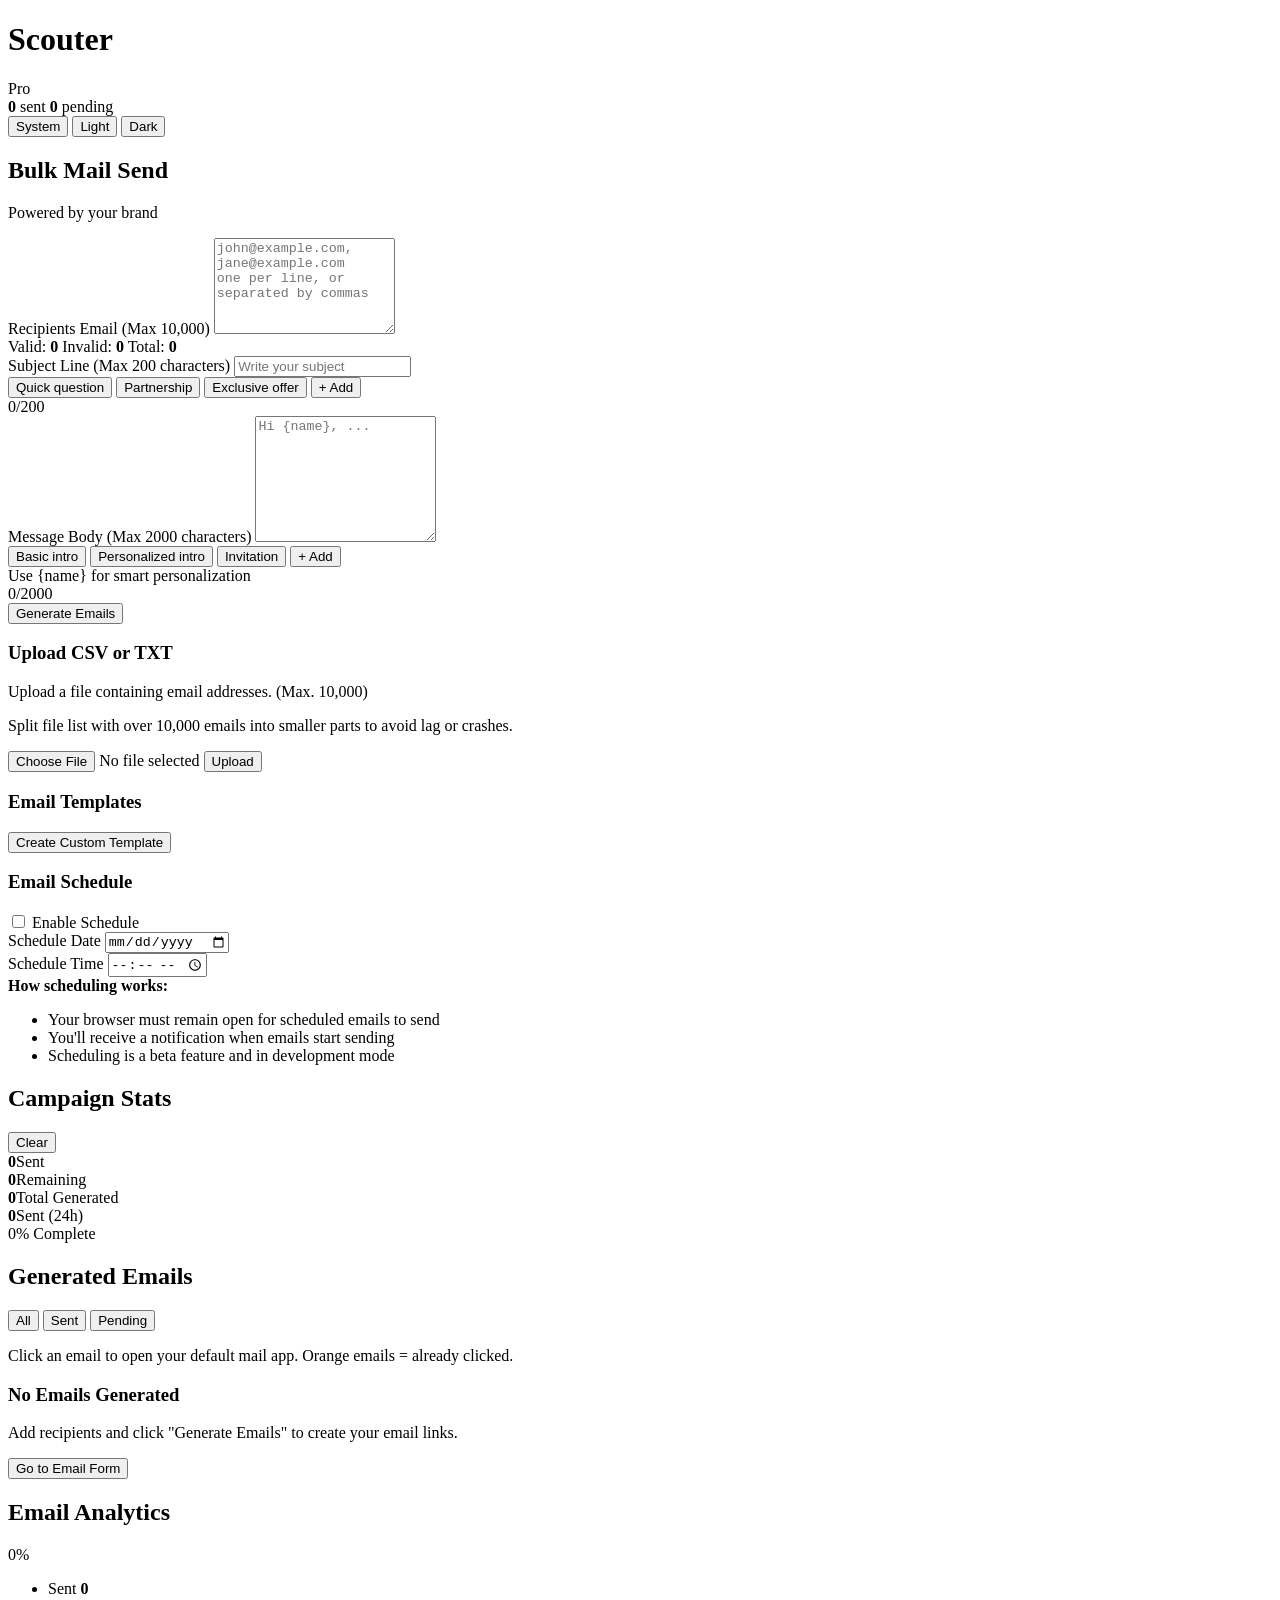
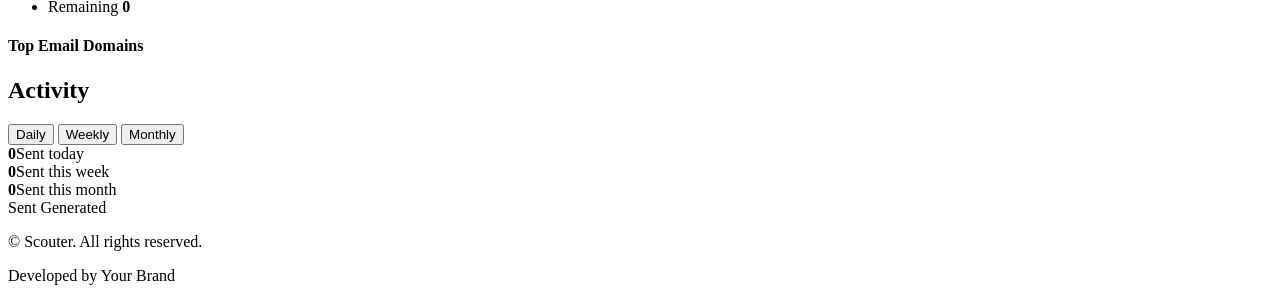
==== commit 52d24d54: "Rename index-1.html to index.html" ====
--- a/index.html
+++ b/index.html
@@ -51,6 +51,7 @@
         <button type="button" class="chip" data-chip="quick">Quick question</button>
         <button type="button" class="chip" data-chip="partner">Partnership</button>
         <button type="button" class="chip" data-chip="offer">Exclusive offer</button>
+        <button type="button" class="chip add" title="Save the subject above as a quick option (up to 3)">+ Add</button>
       </div>
       <div class="counter"><span id="subjectCount">0</span>/200</div>
 
@@ -60,6 +61,7 @@
         <button type="button" class="chip" data-chip="basic">Basic intro</button>
         <button type="button" class="chip" data-chip="personal">Personalized intro</button>
         <button type="button" class="chip" data-chip="invite">Invitation</button>
+        <button type="button" class="chip add" title="Save the message above as a quick option (up to 3)">+ Add</button>
       </div>
       <div class="row-between">
         <span class="hint">Use {name} for smart personalization</span>
